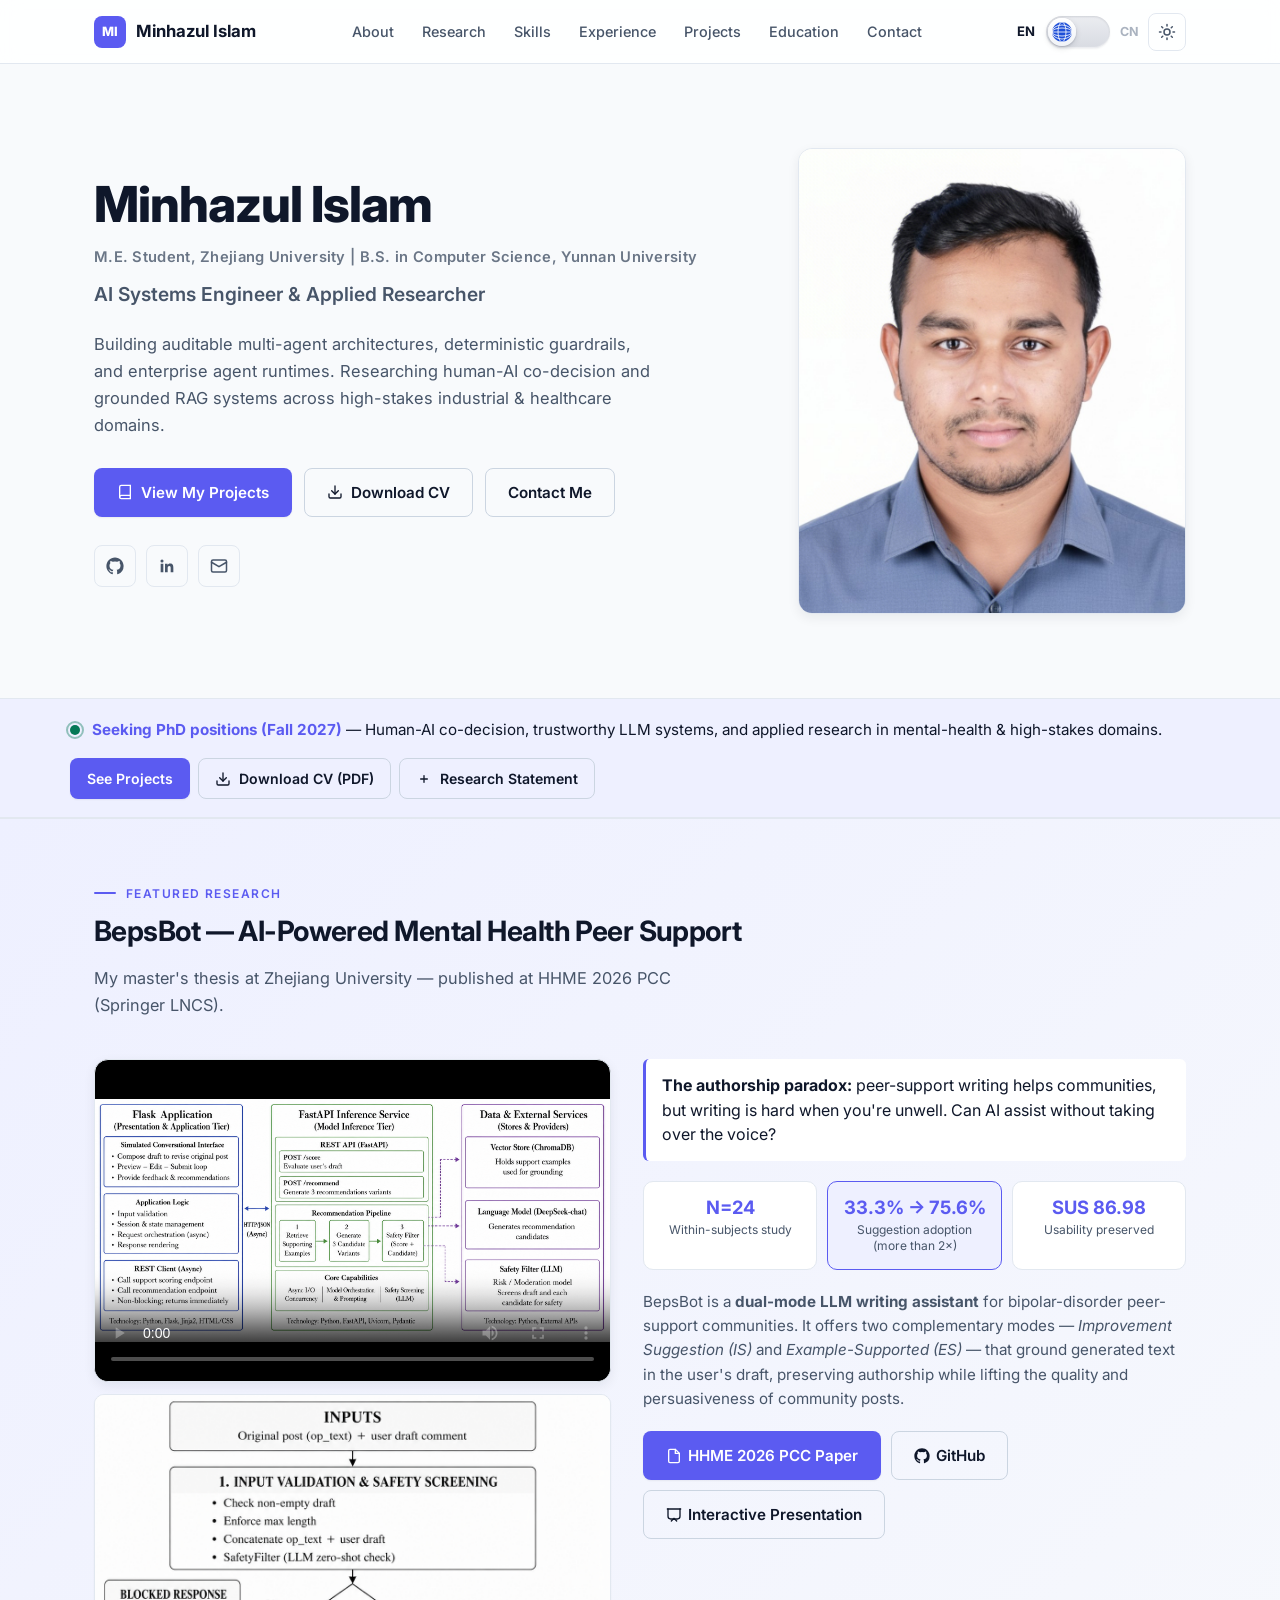
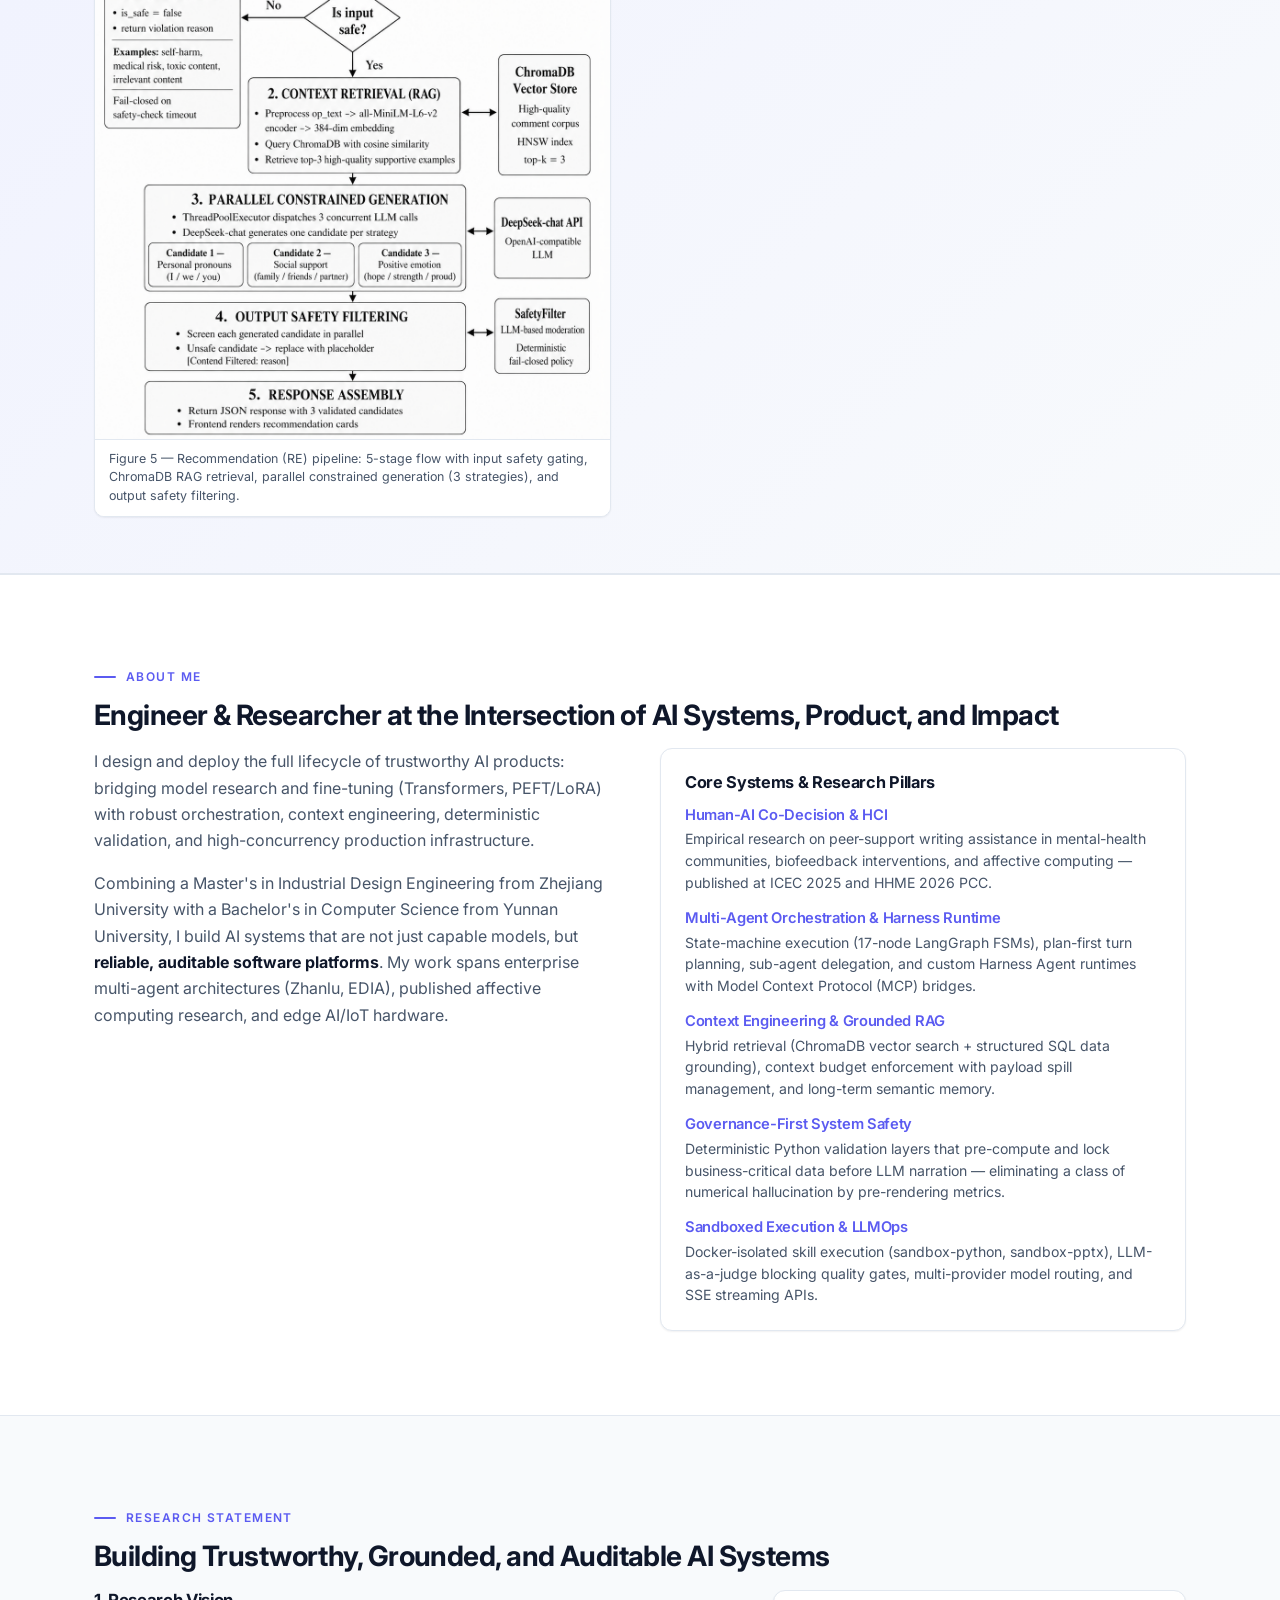
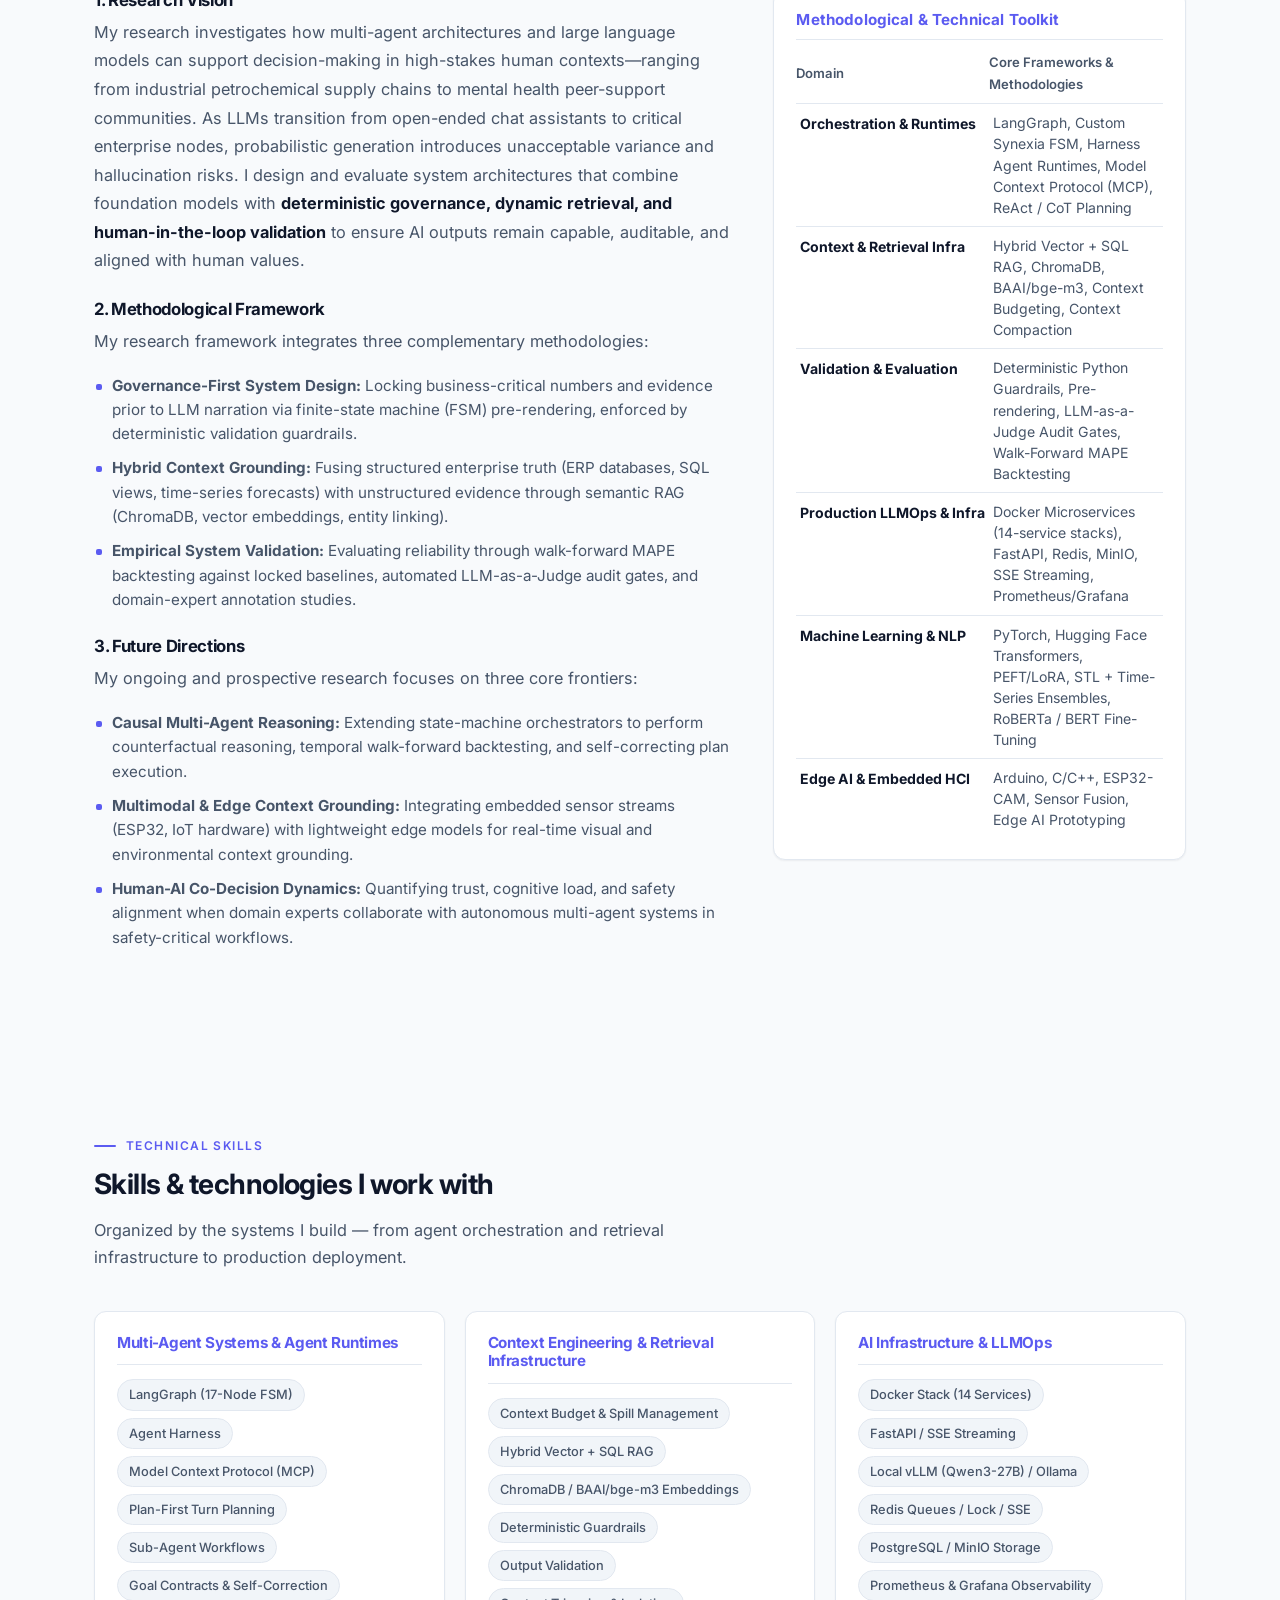
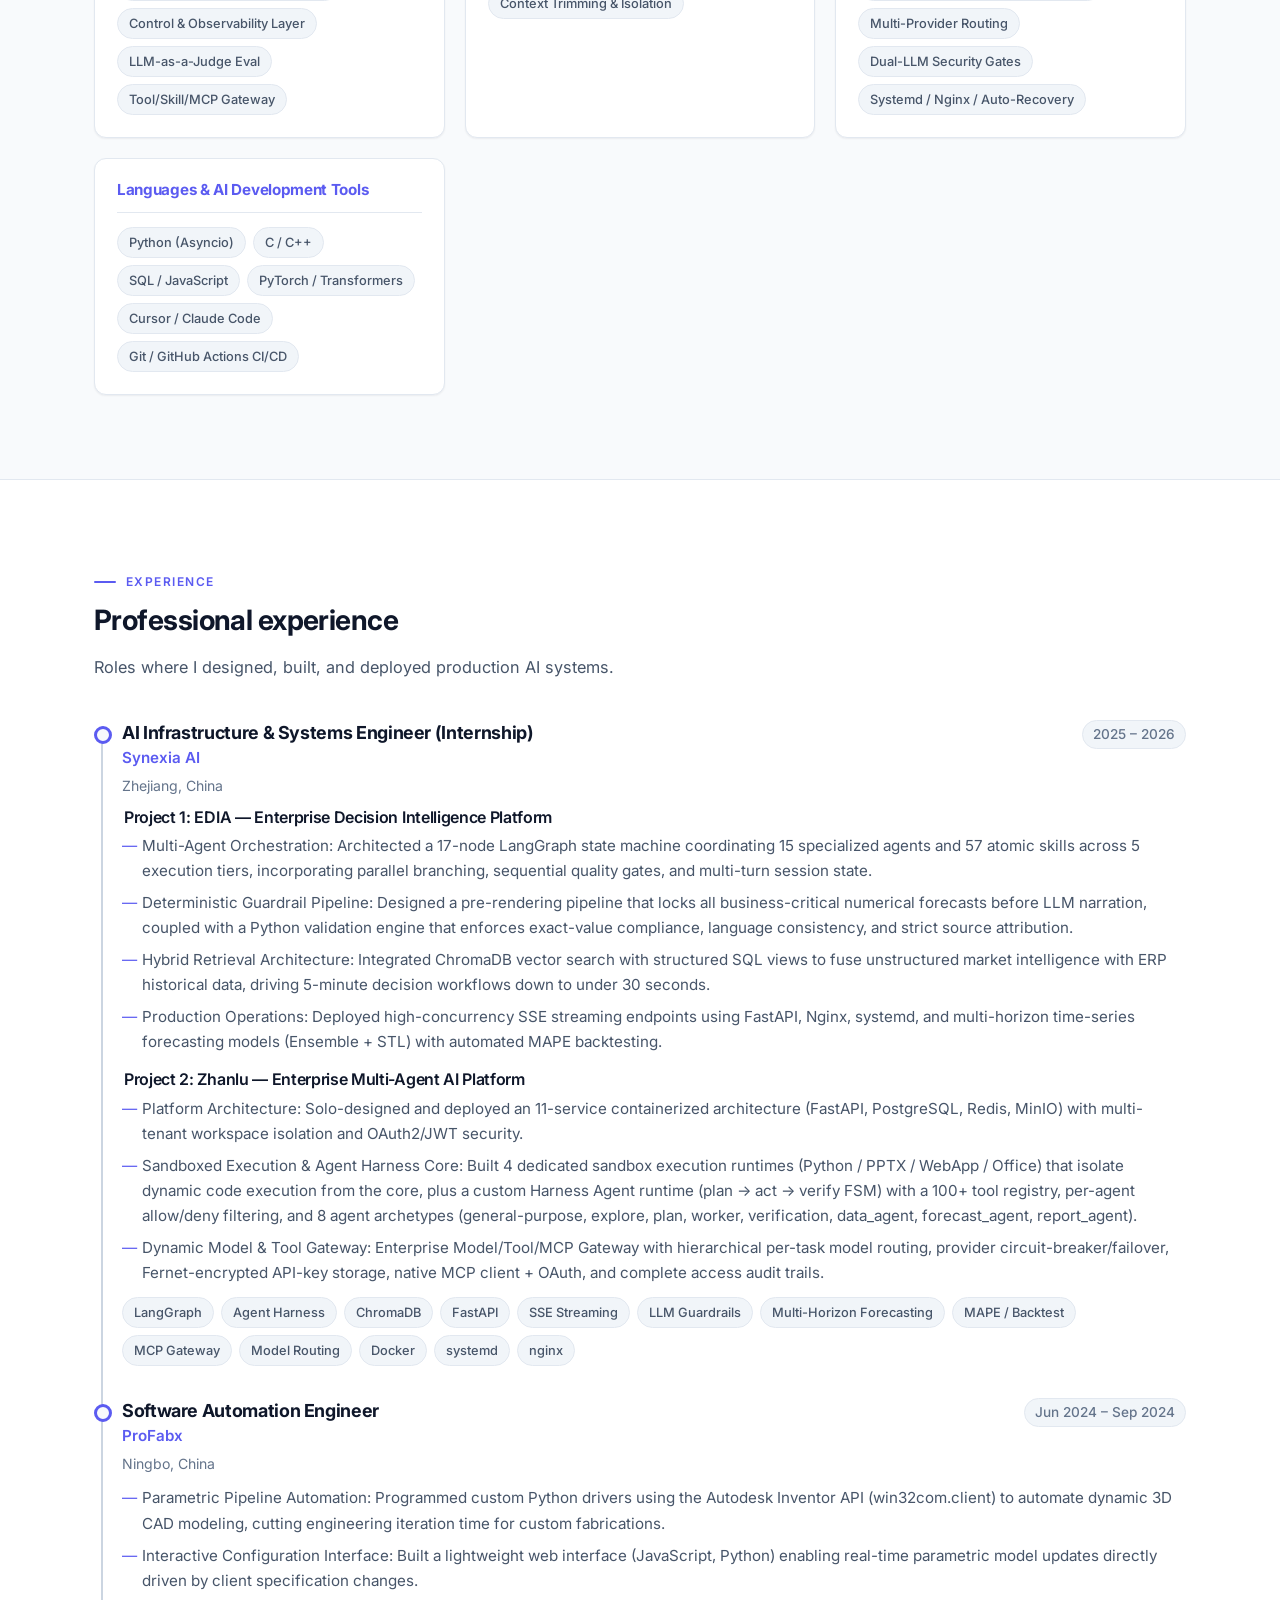
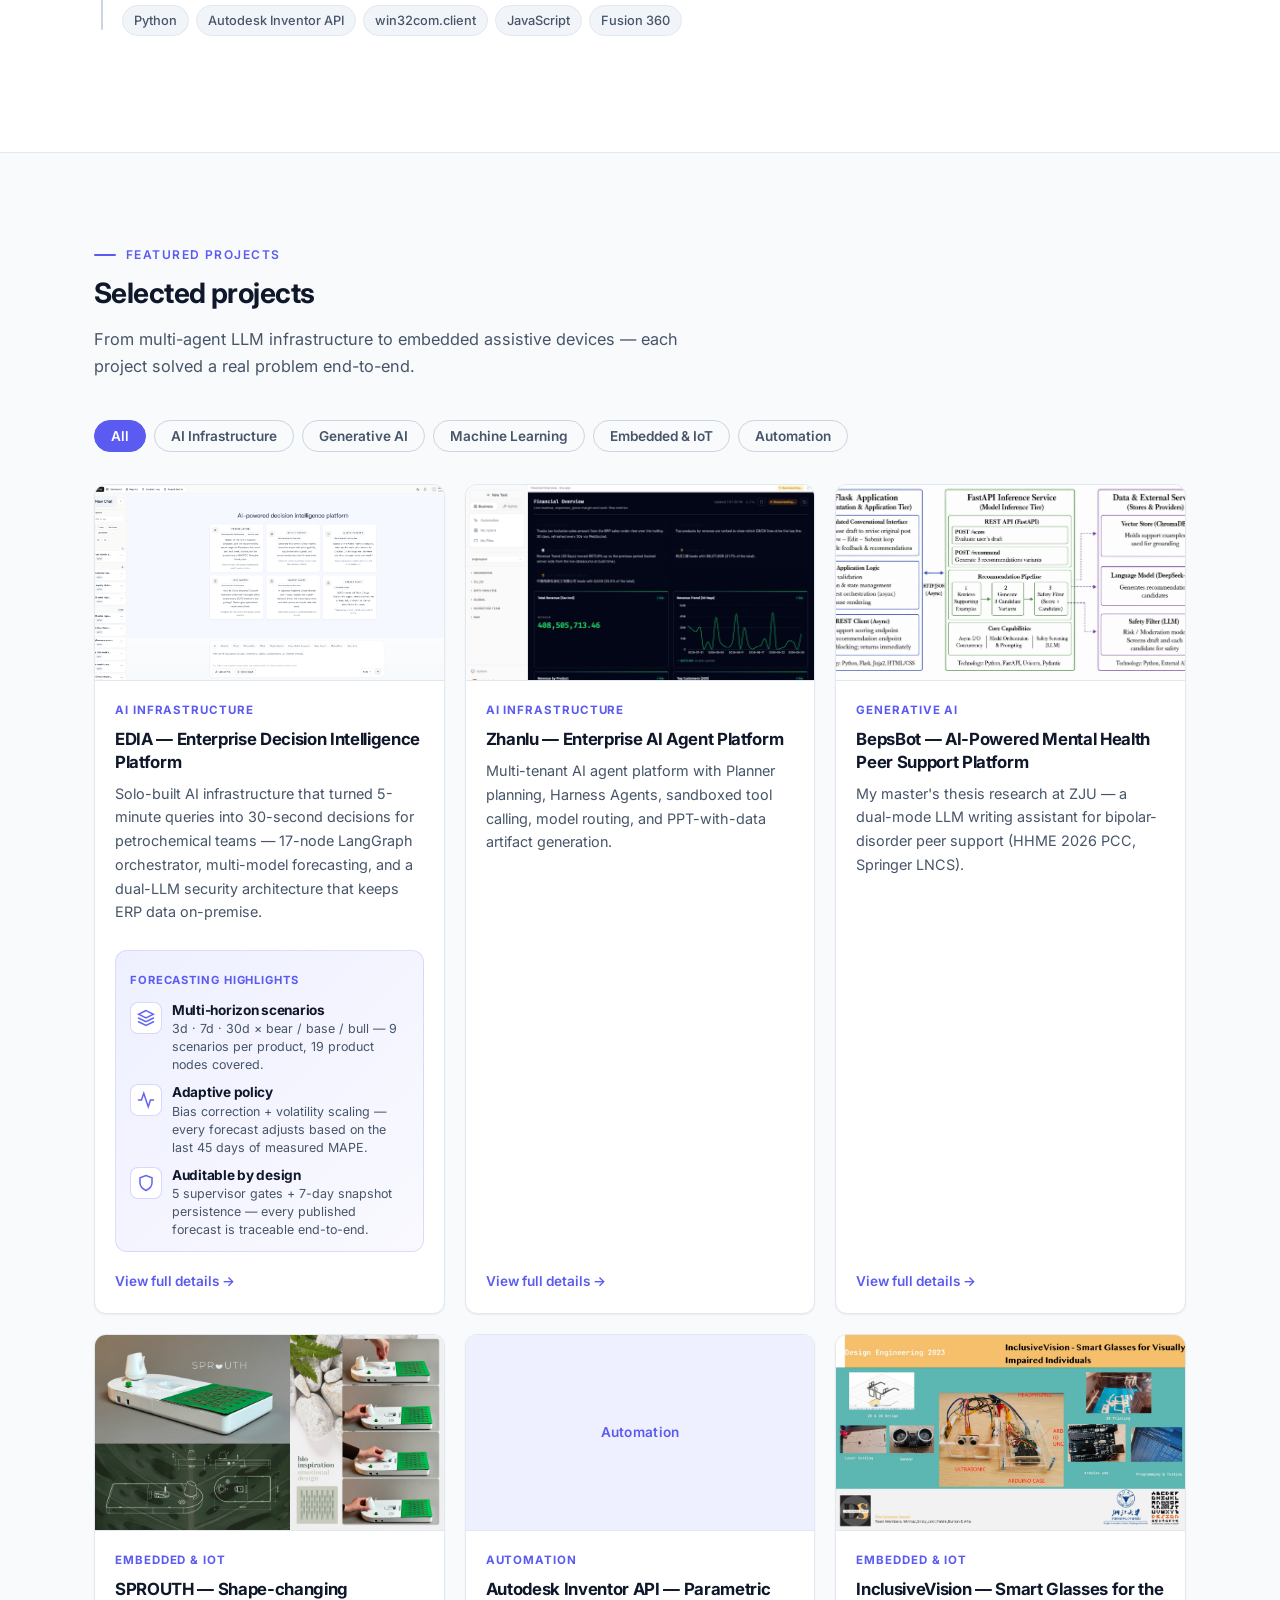
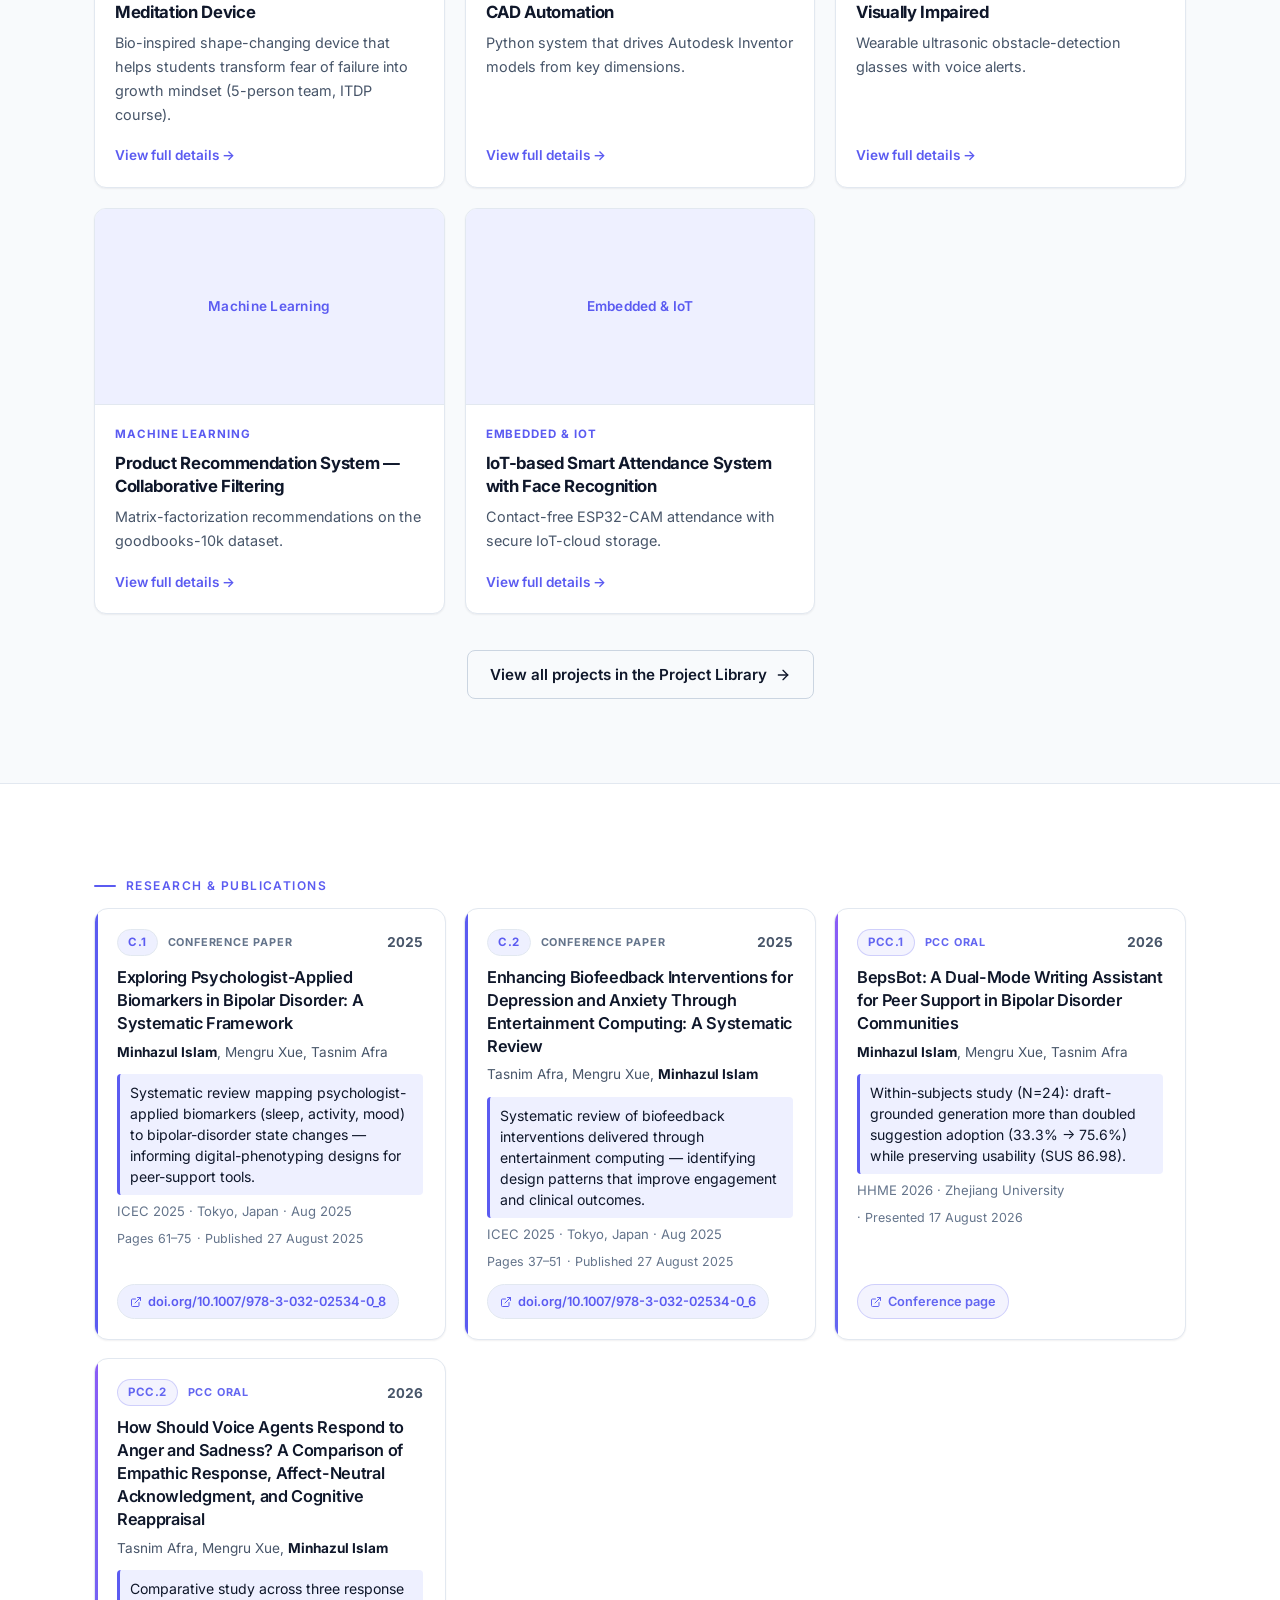
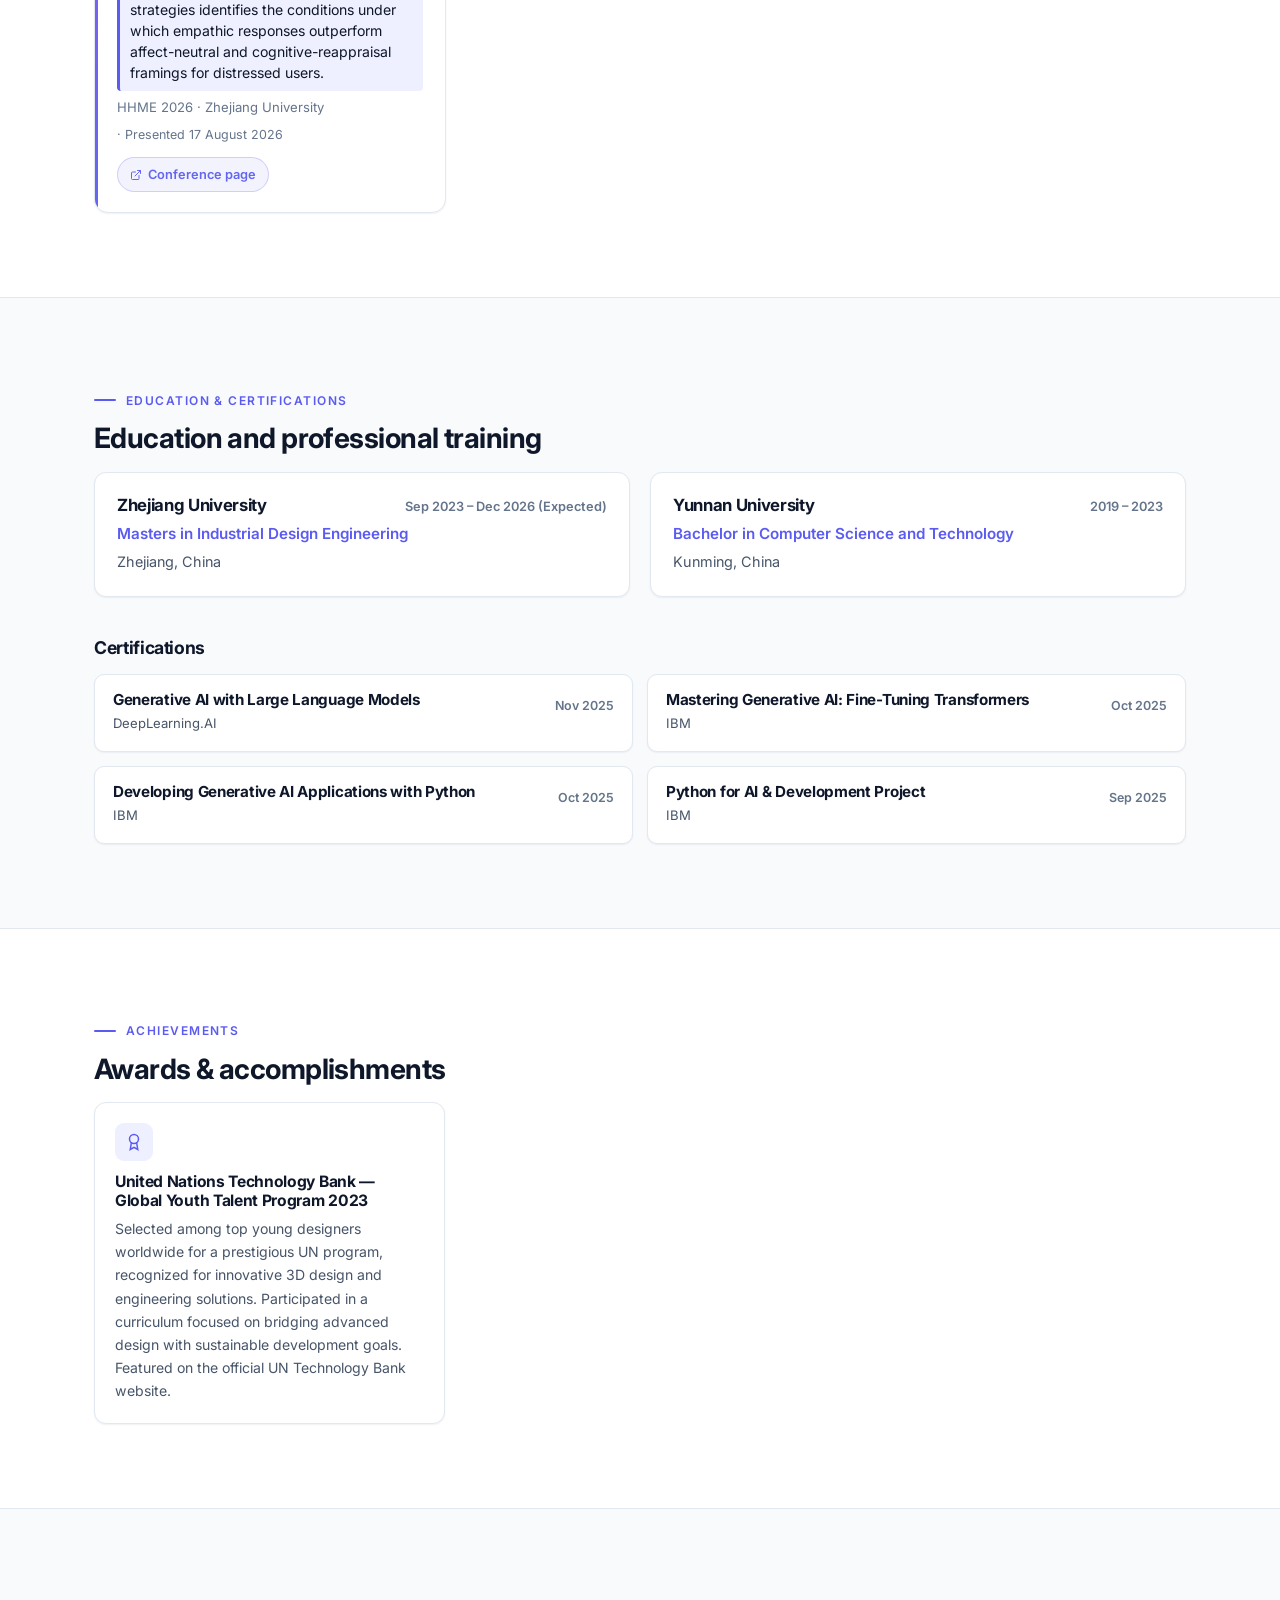
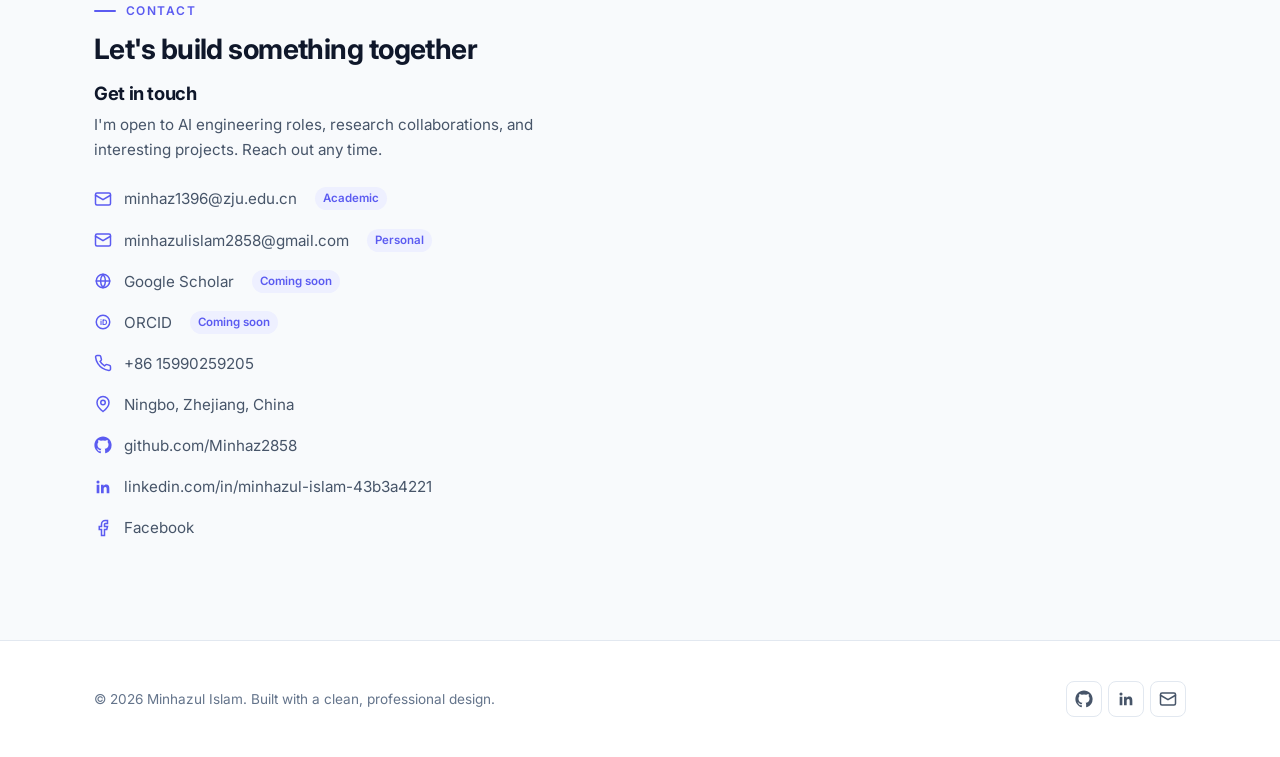
==== index.html @ 8beb3ee8 "BepsBot featured: replace duplicate architecture with paper Figure 5 (RE pipeline)" ====
<!DOCTYPE html>
<html lang="en">
<head>
  <meta charset="UTF-8" />
  <meta name="viewport" content="width=device-width, initial-scale=1.0" />
  <title data-i18n="meta.title">Minhazul Islam — AI Systems Engineer & Applied Researcher</title>
  <meta name="description" data-i18n="meta.description" content="AI Systems Engineer building auditable multi-agent architectures, deterministic guardrails, and enterprise RAG platforms. M.E. from Zhejiang University, publications at ICEC 2025." />
  <link rel="icon" href="data:image/svg+xml,<svg xmlns='http://www.w3.org/2000/svg' viewBox='0 0 100 100'><rect width='100' height='100' rx='20' fill='%235b5bf1'/><text x='50' y='68' font-size='52' font-family='Arial' font-weight='bold' fill='white' text-anchor='middle'>MI</text></svg>" />
  <link rel="preconnect" href="https://fonts.googleapis.com" />
  <link rel="preconnect" href="https://fonts.gstatic.com" crossorigin />
  <link href="https://fonts.googleapis.com/css2?family=Inter:wght@400;500;600;700;800&display=swap" rel="stylesheet" />
  <link rel="stylesheet" href="css/style.css?v=1030" />
  <script>
    /* Theme init — avoid flash of wrong theme */
    (function () {
      var t = localStorage.getItem("theme");
      if (!t) t = window.matchMedia("(prefers-color-scheme: dark)").matches ? "dark" : "light";
      document.documentElement.setAttribute("data-theme", t);
    })();
    /* Lang init — avoid flash of wrong language */
    (function () {
      var l = localStorage.getItem("lang");
      if (!l) l = (navigator.language || "").toLowerCase().indexOf("zh") === 0 ? "zh" : "en";
      document.documentElement.setAttribute("lang", l);
      document.documentElement.setAttribute("data-lang", l);
    })();
  </script>
</head>
<body>

  <!-- ======================= Navbar ======================= -->
  <nav class="navbar">
    <div class="container navbar-inner">
      <a href="#top" class="brand">
        <span class="brand-mark">MI</span>
        Minhazul Islam
      </a>
      <div class="nav-links" id="nav-links">
        <a href="#about" data-i18n="nav.about">About</a>
        <a href="#research-st" data-i18n="nav.research">Research</a>
        <a href="#skills" data-i18n="nav.skills">Skills</a>
        <a href="#experience" data-i18n="nav.experience">Experience</a>
        <a href="#projects" data-i18n="nav.projects">Projects</a>
        <a href="#education" data-i18n="nav.education">Education</a>
        <a href="#contact" data-i18n="nav.contact">Contact</a>
      </div>
      <div class="nav-actions">
        <div class="lang-switch" id="lang-switch" data-lang="en">
          <span class="lang-switch-side left">EN</span>
          <button class="lang-track" id="lang-track" type="button" data-i18n-aria="contact.langAria" aria-label="Switch language" aria-pressed="false">
            <span class="lang-knob" aria-hidden="true">
              <svg class="lang-flag lang-flag-en" viewBox="0 0 22 22" aria-hidden="true">
                <defs>
                  <clipPath id="lang-globe-clip"><circle cx="11" cy="11" r="10"/></clipPath>
                </defs>
                <circle cx="11" cy="11" r="10" fill="#1d4ed8"/>
                <g clip-path="url(#lang-globe-clip)" fill="none" stroke="rgba(255,255,255,0.9)" stroke-width="0.9">
                  <ellipse cx="11" cy="11" rx="10" ry="4"/>
                  <ellipse cx="11" cy="11" rx="10" ry="7"/>
                  <ellipse cx="11" cy="11" rx="4" ry="10"/>
                  <line x1="1" y1="11" x2="21" y2="11"/>
                </g>
                <circle cx="11" cy="11" r="10" fill="none" stroke="rgba(255,255,255,0.4)" stroke-width="0.6"/>
              </svg>
              <svg class="lang-flag lang-flag-cn" viewBox="0 0 30 20" aria-hidden="true">
                <rect width="30" height="20" rx="1.5" fill="#de2910"/>
                <g fill="#ffde00">
                  <!-- Big star (upper left) -->
                  <polygon points="5,3.5 5.95,6.2 8.7,6.2 6.45,7.85 7.25,10.45 5,8.8 2.75,10.45 3.55,7.85 1.3,6.2 4.05,6.2"/>
                  <!-- Small stars (upper right) -->
                  <polygon points="11.5,1.5 11.9,2.55 12.95,2.55 12.1,3.15 12.45,4.2 11.5,3.6 10.55,4.2 10.9,3.15 10.05,2.55 11.1,2.55"/>
                  <polygon points="13.7,3.6 14.1,4.65 15.15,4.65 14.3,5.25 14.65,6.3 13.7,5.7 12.75,6.3 13.1,5.25 12.25,4.65 13.3,4.65"/>
                  <polygon points="13.7,6.6 14.1,7.65 15.15,7.65 14.3,8.25 14.65,9.3 13.7,8.7 12.75,9.3 13.1,8.25 12.25,7.65 13.3,7.65"/>
                  <polygon points="11.5,8.7 11.9,9.75 12.95,9.75 12.1,10.35 12.45,11.4 11.5,10.8 10.55,11.4 10.9,10.35 10.05,9.75 11.1,9.75"/>
                </g>
              </svg>
            </span>
          </button>
          <span class="lang-switch-side right">CN</span>
        </div>
        <button class="icon-btn" id="theme-toggle" aria-label="Toggle dark mode" data-i18n-aria="contact.themeAria">
          <svg id="icon-sun" viewBox="0 0 24 24" fill="none" stroke="currentColor" stroke-width="2" stroke-linecap="round"><circle cx="12" cy="12" r="4"/><path d="M12 2v2M12 20v2M4.9 4.9l1.4 1.4M17.7 17.7l1.4 1.4M2 12h2M20 12h2M4.9 19.1l1.4-1.4M17.7 6.3l1.4-1.4"/></svg>
          <svg id="icon-moon" viewBox="0 0 24 24" fill="none" stroke="currentColor" stroke-width="2" stroke-linecap="round" style="display:none"><path d="M21 12.8A9 9 0 1 1 11.2 3a7 7 0 0 0 9.8 9.8z"/></svg>
        </button>
        <button class="icon-btn menu-toggle" id="menu-toggle" aria-label="Open menu">
          <svg id="icon-menu" viewBox="0 0 24 24" fill="none" stroke="currentColor" stroke-width="2" stroke-linecap="round"><path d="M3 6h18M3 12h18M3 18h18"/></svg>
          <svg id="icon-close" viewBox="0 0 24 24" fill="none" stroke="currentColor" stroke-width="2" stroke-linecap="round" style="display:none"><path d="M18 6L6 18M6 6l12 12"/></svg>
        </button>
      </div>
    </div>
  </nav>

  <!-- Mobile menu -->
  <div class="mobile-menu" id="mobile-menu">
    <a href="#about" data-i18n="mm.about">About</a>
    <a href="#research-st" data-i18n="mm.researchSt">Research Statement</a>
    <a href="#skills" data-i18n="mm.skills">Skills</a>
    <a href="#experience" data-i18n="mm.experience">Experience</a>
    <a href="#projects" data-i18n="mm.projects">Projects</a>
    <a href="#research" data-i18n="mm.publications">Publications</a>
    <a href="#education" data-i18n="mm.education">Education</a>
    <a href="#achievements" data-i18n="mm.achievements">Achievements</a>
    <a href="#contact" data-i18n="mm.contact">Contact</a>
    <a href="projects.html" data-i18n="mm.library">Project Library</a>
  </div>

  <main id="top">

    <!-- ======================= Hero ======================= -->
    <header class="hero">
      <div class="container">
        <div class="hero-grid">
          <div>
            <h1>Minhazul Islam</h1>
            <p class="hero-kicker" data-i18n="hero.kicker">M.E. Student, Zhejiang University | B.S. in Computer Science, Yunnan University</p>
            <p class="hero-role" data-i18n="hero.role">AI Systems Engineer & Applied Researcher</p>
            <p class="hero-summary" data-i18n="hero.summary">
              Building auditable multi-agent architectures, deterministic guardrails, and enterprise agent runtimes. Researching human-AI co-decision and grounded RAG systems across high-stakes industrial & healthcare domains.
            </p>
            <div class="hero-actions">
              <a href="#projects" class="btn btn-primary">
                <svg viewBox="0 0 24 24" fill="none" stroke="currentColor" stroke-width="2" stroke-linecap="round"><path d="M4 19.5A2.5 2.5 0 0 1 6.5 17H20"/><path d="M6.5 2H20v20H6.5A2.5 2.5 0 0 1 4 19.5v-15A2.5 2.5 0 0 1 6.5 2z"/></svg>
                <span data-i18n="hero.viewProjects">View My Projects</span>
              </a>
              <a href="assets/cv.pdf" class="btn btn-secondary" download="Minhazul_Islam_CV.pdf">
                <svg viewBox="0 0 24 24" fill="none" stroke="currentColor" stroke-width="2" stroke-linecap="round"><path d="M21 15v4a2 2 0 0 1-2 2H5a2 2 0 0 1-2-2v-4"/><path d="M7 10l5 5 5-5"/><path d="M12 15V3"/></svg>
                <span data-i18n="hero.downloadCv">Download CV</span>
              </a>
              <a href="#contact" class="btn btn-secondary" data-i18n="hero.contactMe">Contact Me</a>
            </div>
            <div class="hero-socials">
              <a class="icon-btn" href="https://github.com/Minhaz2858" target="_blank" rel="noopener" aria-label="GitHub">
                <svg viewBox="0 0 24 24" fill="currentColor"><path d="M12 .5C5.65.5.5 5.65.5 12c0 5.08 3.29 9.39 7.86 10.91.58.11.79-.25.79-.55 0-.27-.01-1.17-.02-2.12-3.2.7-3.87-1.36-3.87-1.36-.52-1.33-1.28-1.68-1.28-1.68-1.04-.71.08-.7.08-.7 1.15.08 1.76 1.19 1.76 1.19 1.03 1.75 2.69 1.25 3.35.95.1-.74.4-1.25.72-1.54-2.55-.29-5.24-1.28-5.24-5.68 0-1.26.45-2.28 1.19-3.09-.12-.29-.52-1.46.11-3.05 0 0 .97-.31 3.17 1.18a11 11 0 0 1 5.77 0c2.2-1.49 3.17-1.18 3.17-1.18.63 1.59.23 2.76.11 3.05.74.81 1.19 1.83 1.19 3.09 0 4.41-2.69 5.38-5.25 5.67.41.35.77 1.04.77 2.1 0 1.52-.01 2.74-.01 3.11 0 .3.2.66.8.55A11.51 11.51 0 0 0 23.5 12C23.5 5.65 18.35.5 12 .5z"/></svg>
              </a>
              <a class="icon-btn" href="https://www.linkedin.com/in/minhazul-islam-43b3a4221/" target="_blank" rel="noopener" aria-label="LinkedIn">
                <svg viewBox="0 0 24 24" fill="currentColor"><path d="M20.45 20.45h-3.55v-5.57c0-1.33-.03-3.04-1.85-3.04-1.86 0-2.14 1.45-2.14 2.94v5.67H9.35V9h3.41v1.56h.05c.48-.9 1.64-1.85 3.37-1.85 3.6 0 4.27 2.37 4.27 5.46v6.28zM5.34 7.43a2.06 2.06 0 1 1 0-4.12 2.06 2.06 0 0 1 0 4.12zM7.12 20.45H3.55V9h3.57v11.45z"/></svg>
              </a>
              <a class="icon-btn" href="mailto:minhaz1396@zju.edu.cn" aria-label="Email">
                <svg viewBox="0 0 24 24" fill="none" stroke="currentColor" stroke-width="2" stroke-linecap="round"><rect x="2" y="4" width="20" height="16" rx="2"/><path d="m22 7-10 6L2 7"/></svg>
              </a>
            </div>
          </div>
          <div class="hero-photo">
            <div class="photo-frame">
              <img src="assets/profile.jpg" alt="Minhazul Islam" />
            </div>
          </div>
        </div>
      </div>
    </header>

    <!-- ======================= Availability ======================= -->
    <div class="availability">
      <div class="container availability-inner">
        <p class="availability-text">
          <span class="av-pulse" aria-hidden="true"></span>
          <span><strong data-i18n="avail.textStrong">Seeking PhD positions (Fall 2027)</strong> <span data-i18n="avail.textRest">— Human-AI co-decision, trustworthy LLM systems, and applied research in mental-health &amp; high-stakes domains.</span></span>
        </p>
        <div class="availability-actions">
          <a href="#projects" class="btn btn-primary" data-i18n="avail.seeProjects">See Projects</a>
          <a href="assets/Islam_Minhazul_CV.pdf" class="btn btn-secondary" download="Islam_Minhazul_CV.pdf">
            <svg viewBox="0 0 24 24" fill="none" stroke="currentColor" stroke-width="2" stroke-linecap="round"><path d="M21 15v4a2 2 0 0 1-2 2H5a2 2 0 0 1-2-2v-4"/><path d="M7 10l5 5 5-5"/><path d="M12 15V3"/></svg>
            <span data-i18n="avail.downloadCv">Download CV (PDF)</span>
          </a>
          <a href="#research-st" class="btn btn-secondary">
            <svg viewBox="0 0 24 24" fill="none" stroke="currentColor" stroke-width="2" stroke-linecap="round"><path d="M12 7v10"/><path d="M7 12h10"/></svg>
            <span data-i18n="avail.researchSt">Research Statement</span>
          </a>
        </div>
      </div>
    </div>

    <!-- ======================= About ======================= -->
    <section class="section section-featured" id="featured-bepsbot">
      <div class="container">
        <span class="eyebrow">Featured Research</span>
        <h2 class="section-title">BepsBot — AI-Powered Mental Health Peer Support</h2>
        <p class="section-sub">My master's thesis at Zhejiang University — published at HHME 2026 PCC (Springer LNCS).</p>

        <div class="featured-grid">
          <div class="featured-media">
            <video controls poster="assets/bepsbot_hero.png" preload="metadata" playsinline>
              <source src="assets/bepsbot_demo.mp4" type="video/mp4" />
              Your browser does not support the video tag.
            </video>
            <div class="featured-screenshots">
              <figure class="featured-fig">
                <img src="assets/bepsbot_re_pipeline.png" alt="BepsBot Recommendation (RE) pipeline — 5 stages from input validation through RAG retrieval, parallel constrained generation, safety filtering, and response assembly" />
                <figcaption>Figure 5 — Recommendation (RE) pipeline: 5-stage flow with input safety gating, ChromaDB RAG retrieval, parallel constrained generation (3 strategies), and output safety filtering.</figcaption>
              </figure>
            </div>
          </div>

          <div class="featured-content">
            <p class="featured-problem">
              <strong>The authorship paradox:</strong> peer-support writing helps communities, but writing is hard when you're unwell. Can AI assist without taking over the voice?
            </p>

            <div class="featured-metrics">
              <div class="metric">
                <div class="metric-num">N=24</div>
                <div class="metric-label">Within-subjects study</div>
              </div>
              <div class="metric metric-highlight">
                <div class="metric-num">33.3% → 75.6%</div>
                <div class="metric-label">Suggestion adoption (more than 2×)</div>
              </div>
              <div class="metric">
                <div class="metric-num">SUS 86.98</div>
                <div class="metric-label">Usability preserved</div>
              </div>
            </div>

            <p class="featured-summary">
              BepsBot is a <strong>dual-mode LLM writing assistant</strong> for bipolar-disorder peer-support communities. It offers two complementary modes — <em>Improvement Suggestion (IS)</em> and <em>Example-Supported (ES)</em> — that ground generated text in the user's draft, preserving authorship while lifting the quality and persuasiveness of community posts.
            </p>

            <div class="featured-cta">
              <a href="https://hhme.ccf.org.cn/PCC_paper.html" target="_blank" rel="noopener" class="btn btn-primary">
                <svg viewBox="0 0 24 24" fill="none" stroke="currentColor" stroke-width="2" stroke-linecap="round"><path d="M14 2H6a2 2 0 0 0-2 2v16a2 2 0 0 0 2 2h12a2 2 0 0 0 2-2V8z"/><path d="M14 2v6h6"/></svg>
                HHME 2026 PCC Paper
              </a>
              <a href="https://github.com/Minhaz2858/Bepsbot" target="_blank" rel="noopener" class="btn btn-secondary">
                <svg viewBox="0 0 24 24" fill="currentColor"><path d="M12 .5C5.65.5.5 5.65.5 12c0 5.08 3.29 9.39 7.86 10.91.58.11.79-.25.79-.55 0-.27-.01-1.17-.02-2.12-3.2.7-3.87-1.36-3.87-1.36-.52-1.33-1.28-1.68-1.28-1.68-1.04-.71.08-.7.08-.7 1.15.08 1.76 1.19 1.76 1.19 1.03 1.75 2.69 1.25 3.35.95.1-.74.4-1.25.72-1.54-2.55-.29-5.24-1.28-5.24-5.68 0-1.26.45-2.28 1.19-3.09-.12-.29-.52-1.46.11-3.05 0 0 .97-.31 3.17 1.18a11 11 0 0 1 5.77 0c2.2-1.49 3.17-1.18 3.17-1.18.63 1.59.23 2.76.11 3.05.74.81 1.19 1.83 1.19 3.09 0 4.41-2.69 5.38-5.25 5.67.41.35.77 1.04.77 2.1 0 1.52-.01 2.74-.01 3.11 0 .3.2.66.8.55A11.51 11.51 0 0 0 23.5 12C23.5 5.65 18.35.5 12 .5z"/></svg>
                GitHub
              </a>
              <a href="bepsbot/Bepsbot_Portfolio_Presentation.html" class="btn btn-secondary">
                <svg viewBox="0 0 24 24" fill="none" stroke="currentColor" stroke-width="2" stroke-linecap="round"><path d="M2 3h20"/><path d="M21 3v11a4 4 0 0 1-4 4H7a4 4 0 0 1-4-4V3"/><path d="m8 21 4-4 4 4"/></svg>
                Interactive Presentation
              </a>
            </div>
          </div>
        </div>
      </div>
    </section>

    <section class="section section-alt" id="about">
      <div class="container">
        <span class="eyebrow" data-i18n="about.eyebrow">About Me</span>
        <h2 class="section-title" data-i18n="about.title">Engineer & Researcher at the Intersection of AI Systems, Product, and Impact</h2>
        <div class="about-grid">
          <div>
            <p data-i18n="about.p1" data-i18n-html>
              I design and deploy the full lifecycle of trustworthy AI products: bridging model research
              and fine-tuning (Transformers, PEFT/LoRA) with robust orchestration, context engineering,
              deterministic validation, and high-concurrency production infrastructure.
            </p>
            <p data-i18n="about.p2" data-i18n-html>
              Combining a Master's in Industrial Design Engineering from Zhejiang University with a
              Bachelor's in Computer Science from Yunnan University, I build AI systems that are not just
              capable models, but <strong>reliable, auditable software platforms</strong>. My work spans
              enterprise multi-agent architectures (Zhanlu, EDIA), published affective computing research,
              and edge AI/IoT hardware.
            </p>
          </div>
          <div>
            <div class="about-card">
              <h3 data-i18n="about.pillarsTitle">Core Systems & Research Pillars</h3>
              <div id="pillars-list"></div>
            </div>
          </div>
        </div>
      </div>
    </section>

    <!-- ======================= Research Statement ======================= -->
    <section class="section section-academic" id="research-st">
      <div class="container">
        <span class="eyebrow" data-i18n="rs.eyebrow">Research Statement</span>
        <h2 class="section-title" data-i18n="rs.title">Building Trustworthy, Grounded, and Auditable AI Systems</h2>
        <p class="section-sub" data-i18n="rs.sub" style="display:none"></p>

        <div class="rs-grid">
          <div class="rs-main">
            <h3 data-i18n="rs.s1Title">1. Research Vision</h3>
            <p data-i18n="rs.s1" data-i18n-html>
              My research investigates how multi-agent architectures and large language models can support
              decision-making in high-stakes human contexts—ranging from industrial petrochemical supply
              chains to mental health peer-support communities. As LLMs transition from open-ended chat
              assistants to critical enterprise nodes, probabilistic generation introduces unacceptable
              variance and hallucination risks. I design and evaluate system architectures that combine
              foundation models with <strong>deterministic governance, dynamic retrieval, and
              human-in-the-loop validation</strong> to ensure AI outputs remain capable, auditable, and
              aligned with human values.
            </p>

            <h3 data-i18n="rs.s2Title">2. Methodological Framework</h3>
            <p data-i18n="rs.s2">My research framework integrates three complementary methodologies:</p>
            <ul class="rs-method-list">
              <li data-i18n="rs.s2a" data-i18n-html>
                <strong>Governance-First System Design:</strong> Locking business-critical numbers
                and evidence prior to LLM narration via finite-state machine (FSM) pre-rendering,
                enforced by deterministic validation guardrails.
              </li>
              <li data-i18n="rs.s2b" data-i18n-html>
                <strong>Hybrid Context Grounding:</strong> Fusing structured enterprise truth
                (ERP databases, SQL views, time-series forecasts) with unstructured evidence
                through semantic RAG (ChromaDB, vector embeddings, entity linking).
              </li>
              <li data-i18n="rs.s2c" data-i18n-html>
                <strong>Empirical System Validation:</strong> Evaluating reliability through
                walk-forward MAPE backtesting against locked baselines, automated LLM-as-a-Judge
                audit gates, and domain-expert annotation studies.
              </li>
            </ul>

            <h3 data-i18n="rs.s3Title">3. Future Directions</h3>
            <p data-i18n="rs.s3">My ongoing and prospective research focuses on three core frontiers:</p>
            <ul class="rs-method-list">
              <li data-i18n="rs.s3a" data-i18n-html>
                <strong>Causal Multi-Agent Reasoning:</strong> Extending state-machine orchestrators
                to perform counterfactual reasoning, temporal walk-forward backtesting, and
                self-correcting plan execution.
              </li>
              <li data-i18n="rs.s3b" data-i18n-html>
                <strong>Multimodal & Edge Context Grounding:</strong> Integrating embedded sensor
                streams (ESP32, IoT hardware) with lightweight edge models for real-time visual
                and environmental context grounding.
              </li>
              <li data-i18n="rs.s3c" data-i18n-html>
                <strong>Human-AI Co-Decision Dynamics:</strong> Quantifying trust, cognitive load,
                and safety alignment when domain experts collaborate with autonomous multi-agent
                systems in safety-critical workflows.
              </li>
            </ul>
          </div>

          <aside class="rs-side">
            <div class="rs-card">
              <h3 data-i18n="rs.toolkitTitle">Methodological & Technical Toolkit</h3>
              <table class="rs-toolkit-table" id="rs-toolkit-table"></table>
            </div>
          </aside>
        </div>
      </div>
    </section>

    <!-- ======================= Skills ======================= -->
    <section class="section" id="skills">
      <div class="container">
        <span class="eyebrow" data-i18n="skills.eyebrow">Technical Skills</span>
        <h2 class="section-title" data-i18n="skills.title">Skills & technologies I work with</h2>
        <p class="section-sub" data-i18n="skills.sub">Organized by the areas I build in every day — from model training to production LLM infrastructure.</p>
        <div class="skills-grid" id="skills-grid"></div>
      </div>
    </section>

    <!-- ======================= Experience ======================= -->
    <section class="section section-alt" id="experience">
      <div class="container">
        <span class="eyebrow" data-i18n="exp.eyebrow">Experience</span>
        <h2 class="section-title" data-i18n="exp.title">Professional experience</h2>
        <p class="section-sub" data-i18n="exp.sub">Roles where I designed, built, and deployed production AI systems.</p>
        <div class="timeline" id="experience-list"></div>
      </div>
    </section>

    <!-- ======================= Projects ======================= -->
    <section class="section" id="projects">
      <div class="container">
        <span class="eyebrow" data-i18n="proj.eyebrow">Featured Projects</span>
        <h2 class="section-title" data-i18n="proj.title">Selected projects</h2>
        <p class="section-sub" data-i18n="proj.sub">From multi-agent LLM infrastructure to embedded assistive devices — each project solved a real problem end-to-end.</p>
        <div class="filter-bar" id="filter-bar"></div>
        <div class="projects-grid" id="projects-grid"></div>
        <div class="view-all-row">
          <a href="projects.html" class="btn btn-secondary">
            <span data-i18n="proj.viewAll">View all projects in the Project Library</span>
            <svg viewBox="0 0 24 24" fill="none" stroke="currentColor" stroke-width="2" stroke-linecap="round"><path d="M5 12h14"/><path d="m12 5 7 7-7 7"/></svg>
          </a>
        </div>
      </div>
    </section>

    <!-- ======================= Research ======================= -->
    <section class="section section-alt" id="research">
      <div class="container">
        <span class="eyebrow" data-i18n="pub.eyebrow">Research & Publications</span>
        <div id="publications-list"></div>
      </div>
    </section>

    <!-- ======================= Education ======================= -->
    <section class="section" id="education">
      <div class="container">
        <span class="eyebrow" data-i18n="edu.eyebrow">Education & Certifications</span>
        <h2 class="section-title" data-i18n="edu.title">Education and professional training</h2>
        <div class="edu-grid" id="edu-list"></div>
        <h3 style="font-size:1.1rem; margin-bottom:16px" data-i18n="edu.certsTitle">Certifications</h3>
        <div class="cert-list" id="cert-list"></div>
      </div>
    </section>

    <!-- ======================= Achievements ======================= -->
    <section class="section section-alt" id="achievements">
      <div class="container">
        <span class="eyebrow" data-i18n="ach.eyebrow">Achievements</span>
        <h2 class="section-title" data-i18n="ach.title">Awards & accomplishments</h2>
        <div class="achv-grid" id="achv-grid"></div>
      </div>
    </section>

    <!-- ======================= Contact ======================= -->
    <section class="section" id="contact">
      <div class="container">
        <span class="eyebrow" data-i18n="contact.eyebrow">Contact</span>
        <h2 class="section-title" data-i18n="contact.title">Let's build something together</h2>
        <div class="contact-grid">
          <div class="contact-info">
            <h3 data-i18n="contact.getInTouch">Get in touch</h3>
            <p data-i18n="contact.text">I'm open to AI engineering roles, research collaborations, and interesting projects. Reach out any time.</p>
            <ul class="contact-list">
              <li>
                <svg viewBox="0 0 24 24" fill="none" stroke="currentColor" stroke-width="2" stroke-linecap="round"><rect x="2" y="4" width="20" height="16" rx="2"/><path d="m22 7-10 6L2 7"/></svg>
                <a href="mailto:minhaz1396@zju.edu.cn">minhaz1396@zju.edu.cn</a>
                <span class="contact-tag">Academic</span>
              </li>
              <li>
                <svg viewBox="0 0 24 24" fill="none" stroke="currentColor" stroke-width="2" stroke-linecap="round"><rect x="2" y="4" width="20" height="16" rx="2"/><path d="m22 7-10 6L2 7"/></svg>
                <a href="mailto:minhazulislam2858@gmail.com">minhazulislam2858@gmail.com</a>
                <span class="contact-tag">Personal</span>
              </li>
              <li>
                <svg viewBox="0 0 24 24" fill="none" stroke="currentColor" stroke-width="2" stroke-linecap="round"><circle cx="12" cy="12" r="9"/><path d="M3 12h18M12 3a14 14 0 0 1 0 18M12 3a14 14 0 0 0 0 18"/></svg>
                <a href="https://scholar.google.com/citations?user=PLACEHOLDER" target="_blank" rel="noopener">Google Scholar</a>
                <span class="contact-tag">Coming soon</span>
              </li>
              <li>
                <svg viewBox="0 0 24 24" fill="currentColor"><circle cx="12" cy="12" r="9" fill="none" stroke="currentColor" stroke-width="2"/><text x="12" y="16" text-anchor="middle" font-size="10" font-weight="700" fill="currentColor">iD</text></svg>
                <a href="https://orcid.org/0000-0000-0000-0000" target="_blank" rel="noopener">ORCID</a>
                <span class="contact-tag">Coming soon</span>
              </li>
              <li>
                <svg viewBox="0 0 24 24" fill="none" stroke="currentColor" stroke-width="2" stroke-linecap="round"><path d="M22 16.92v3a2 2 0 0 1-2.18 2 19.79 19.79 0 0 1-8.63-3.07 19.5 19.5 0 0 1-6-6 19.79 19.79 0 0 1-3.07-8.67A2 2 0 0 1 4.11 2h3a2 2 0 0 1 2 1.72c.13.96.36 1.9.7 2.81a2 2 0 0 1-.45 2.11L8.09 9.91a16 16 0 0 0 6 6l1.27-1.27a2 2 0 0 1 2.11-.45c.91.34 1.85.57 2.81.7A2 2 0 0 1 22 16.92z"/></svg>
                <a href="tel:+8615990259205">+86 15990259205</a>
              </li>
              <li>
                <svg viewBox="0 0 24 24" fill="none" stroke="currentColor" stroke-width="2" stroke-linecap="round"><path d="M20 10c0 6-8 12-8 12s-8-6-8-12a8 8 0 0 1 16 0z"/><circle cx="12" cy="10" r="3"/></svg>
                <span>Ningbo, Zhejiang, China</span>
              </li>
              <li>
                <svg viewBox="0 0 24 24" fill="currentColor"><path d="M12 .5C5.65.5.5 5.65.5 12c0 5.08 3.29 9.39 7.86 10.91.58.11.79-.25.79-.55 0-.27-.01-1.17-.02-2.12-3.2.7-3.87-1.36-3.87-1.36-.52-1.33-1.28-1.68-1.28-1.68-1.04-.71.08-.7.08-.7 1.15.08 1.76 1.19 1.76 1.19 1.03 1.75 2.69 1.25 3.35.95.1-.74.4-1.25.72-1.54-2.55-.29-5.24-1.28-5.24-5.68 0-1.26.45-2.28 1.19-3.09-.12-.29-.52-1.46.11-3.05 0 0 .97-.31 3.17 1.18a11 11 0 0 1 5.77 0c2.2-1.49 3.17-1.18 3.17-1.18.63 1.59.23 2.76.11 3.05.74.81 1.19 1.83 1.19 3.09 0 4.41-2.69 5.38-5.25 5.67.41.35.77 1.04.77 2.1 0 1.52-.01 2.74-.01 3.11 0 .3.2.66.8.55A11.51 11.51 0 0 0 23.5 12C23.5 5.65 18.35.5 12 .5z"/></svg>
                <a href="https://github.com/Minhaz2858" target="_blank" rel="noopener">github.com/Minhaz2858</a>
              </li>
              <li>
                <svg viewBox="0 0 24 24" fill="currentColor"><path d="M20.45 20.45h-3.55v-5.57c0-1.33-.03-3.04-1.85-3.04-1.86 0-2.14 1.45-2.14 2.94v5.67H9.35V9h3.41v1.56h.05c.48-.9 1.64-1.85 3.37-1.85 3.6 0 4.27 2.37 4.27 5.46v6.28zM5.34 7.43a2.06 2.06 0 1 1 0-4.12 2.06 2.06 0 0 1 0 4.12zM7.12 20.45H3.55V9h3.57v11.45z"/></svg>
                <a href="https://www.linkedin.com/in/minhazul-islam-43b3a4221/" target="_blank" rel="noopener">linkedin.com/in/minhazul-islam-43b3a4221</a>
              </li>
              <li>
                <svg viewBox="0 0 24 24" fill="none" stroke="currentColor" stroke-width="2" stroke-linecap="round"><path d="M18 2h-3a5 5 0 0 0-5 5v3H7v4h3v8h4v-8h3l1-4h-4V7a1 1 0 0 1 1-1h3z"/></svg>
                <a href="https://www.facebook.com/minhazul.islam.827809" target="_blank" rel="noopener">Facebook</a>
              </li>
            </ul>
          </div>
        </div>
      </div>
    </section>
  </main>

  <!-- ======================= Footer ======================= -->
  <footer class="footer">
    <div class="container footer-inner">
      <p>&copy; <span id="year"></span> Minhazul Islam. <span data-i18n="footer.tagline">Built with a clean, professional design.</span></p>
      <div class="footer-links">
        <a class="icon-btn" href="https://github.com/Minhaz2858" target="_blank" rel="noopener" aria-label="GitHub">
          <svg viewBox="0 0 24 24" fill="currentColor"><path d="M12 .5C5.65.5.5 5.65.5 12c0 5.08 3.29 9.39 7.86 10.91.58.11.79-.25.79-.55 0-.27-.01-1.17-.02-2.12-3.2.7-3.87-1.36-3.87-1.36-.52-1.33-1.28-1.68-1.28-1.68-1.04-.71.08-.7.08-.7 1.15.08 1.76 1.19 1.76 1.19 1.03 1.75 2.69 1.25 3.35.95.1-.74.4-1.25.72-1.54-2.55-.29-5.24-1.28-5.24-5.68 0-1.26.45-2.28 1.19-3.09-.12-.29-.52-1.46.11-3.05 0 0 .97-.31 3.17 1.18a11 11 0 0 1 5.77 0c2.2-1.49 3.17-1.18 3.17-1.18.63 1.59.23 2.76.11 3.05.74.81 1.19 1.83 1.19 3.09 0 4.41-2.69 5.38-5.25 5.67.41.35.77 1.04.77 2.1 0 1.52-.01 2.74-.01 3.11 0 .3.2.66.8.55A11.51 11.51 0 0 0 23.5 12C23.5 5.65 18.35.5 12 .5z"/></svg>
        </a>
        <a class="icon-btn" href="https://www.linkedin.com/in/minhazul-islam-43b3a4221/" target="_blank" rel="noopener" aria-label="LinkedIn">
          <svg viewBox="0 0 24 24" fill="currentColor"><path d="M20.45 20.45h-3.55v-5.57c0-1.33-.03-3.04-1.85-3.04-1.86 0-2.14 1.45-2.14 2.94v5.67H9.35V9h3.41v1.56h.05c.48-.9 1.64-1.85 3.37-1.85 3.6 0 4.27 2.37 4.27 5.46v6.28zM5.34 7.43a2.06 2.06 0 1 1 0-4.12 2.06 2.06 0 0 1 0 4.12zM7.12 20.45H3.55V9h3.57v11.45z"/></svg>
        </a>
        <a class="icon-btn" href="mailto:minhaz1396@zju.edu.cn" aria-label="Email">
          <svg viewBox="0 0 24 24" fill="none" stroke="currentColor" stroke-width="2" stroke-linecap="round"><rect x="2" y="4" width="20" height="16" rx="2"/><path d="m22 7-10 6L2 7"/></svg>
        </a>
      </div>
    </div>
  </footer>

  <script src="js/i18n.js?v=1039"></script>
  <script src="js/data.js?v=1039"></script>
  <script src="js/data.zh.js?v=1039"></script>
  <script src="js/main.js?v=1039"></script>
</body>
</html>
---- css/style.css ----
/* ============================================================
   Minhazul Islam — AI Engineer Portfolio
   Clean, professional design system
   ============================================================ */

:root {
  --font: "Inter", -apple-system, BlinkMacSystemFont, "Segoe UI", Roboto, sans-serif;

  --bg: #f8fafc;
  --bg-alt: #ffffff;
  --card: #ffffff;
  --text: #0f172a;
  --text-muted: #475569;
  --text-faint: #64748b;
  --border: #e2e8f0;
  --border-strong: #cbd5e1;
  --accent: #5b5bf1;
  --accent-strong: #4338ca;
  --accent-soft: #eef0ff;
  --on-accent: #ffffff;
  --shadow-sm: 0 1px 2px rgba(15, 23, 42, 0.06);
  --shadow-md: 0 4px 12px rgba(15, 23, 42, 0.07);
  --nav-bg: rgba(255, 255, 255, 0.85);
  --chip-bg: #f1f5f9;
  --success: #047857;
  --glass: rgba(255, 255, 255, 0.6);
  --glass-strong: rgba(255, 255, 255, 0.86);
}

html[data-theme="dark"] {
  --bg: #0b1220;
  --bg-alt: #0f172a;
  --card: #111a2c;
  --text: #e2e8f0;
  --text-muted: #94a3b8;
  --text-faint: #64748b;
  --border: #1e293b;
  --border-strong: #334155;
  --accent: #818cf8;
  --accent-strong: #a5b4fc;
  --accent-soft: rgba(129, 140, 248, 0.14);
  --on-accent: #ffffff;
  --shadow-sm: 0 1px 2px rgba(0, 0, 0, 0.4);
  --shadow-md: 0 4px 14px rgba(0, 0, 0, 0.35);
  --nav-bg: rgba(11, 18, 32, 0.85);
  --chip-bg: #1e293b;
  --success: #34d399;
  --glass: rgba(15, 23, 42, 0.55);
  --glass-strong: rgba(15, 23, 42, 0.92);
}

* { box-sizing: border-box; margin: 0; padding: 0; }

html {
  scroll-behavior: smooth;
  scroll-padding-top: 84px;
}

body {
  font-family: var(--font);
  background: var(--bg);
  color: var(--text);
  line-height: 1.65;
  font-size: 16px;
  -webkit-font-smoothing: antialiased;
  transition: background 0.3s ease, color 0.3s ease;
}

img, video { max-width: 100%; display: block; }

a { color: var(--accent); text-decoration: none; transition: color 0.2s ease; }
a:hover { color: var(--accent-strong); }
ul { list-style: none; }

.container { max-width: 1140px; margin: 0 auto; padding: 0 24px; }

.section { padding: 84px 0; scroll-margin-top: 84px; }
.section-alt { background: var(--bg-alt); border-top: 1px solid var(--border); border-bottom: 1px solid var(--border); }
.section-featured {
  background: linear-gradient(135deg, var(--accent-soft) 0%, var(--bg) 100%);
  border-top: 1px solid var(--border);
  border-bottom: 1px solid var(--border);
  padding: 56px 0;
}
.featured-grid {
  display: grid;
  grid-template-columns: 1fr 1.05fr;
  gap: 32px;
  align-items: stretch;
}
.featured-media { display: flex; flex-direction: column; gap: 12px; }
.featured-media video {
  width: 100%;
  aspect-ratio: 16/10;
  border-radius: 14px;
  background: #000;
  border: 1px solid var(--border);
  box-shadow: var(--shadow-md);
}
.featured-screenshots { display: grid; grid-template-columns: 1fr; gap: 12px; }
.featured-screenshots img {
  width: 100%;
  border-radius: 10px;
  border: 1px solid var(--border);
  box-shadow: var(--shadow-sm);
}
.featured-fig { margin: 0; background: var(--card); border: 1px solid var(--border); border-radius: 10px; box-shadow: var(--shadow-sm); overflow: hidden; }
.featured-fig img { display: block; border-radius: 0; border: none; box-shadow: none; }
.featured-fig figcaption { font-size: 0.78rem; color: var(--text-muted); padding: 10px 14px; line-height: 1.5; background: var(--bg-alt); border-top: 1px solid var(--border); }
.featured-content { display: flex; flex-direction: column; gap: 16px; }
.featured-problem {
  font-size: 1rem;
  color: var(--text);
  padding: 14px 16px;
  background: var(--card);
  border-left: 3px solid var(--accent);
  border-radius: 6px;
  line-height: 1.55;
  margin: 0;
}
.featured-metrics {
  display: grid;
  grid-template-columns: repeat(3, 1fr);
  gap: 10px;
  margin: 4px 0;
}
.metric {
  background: var(--card);
  border: 1px solid var(--border);
  border-radius: 10px;
  padding: 14px 12px;
  text-align: center;
}
.metric-highlight { border-color: var(--accent); background: var(--accent-soft); }
.metric-num { font-size: 1.15rem; font-weight: 700; color: var(--accent); line-height: 1.2; }
.metric-label { font-size: 0.75rem; color: var(--text-muted); margin-top: 4px; line-height: 1.35; }
.featured-summary { font-size: 0.95rem; color: var(--text-muted); line-height: 1.6; margin: 0; }
.featured-cta { display: flex; gap: 10px; flex-wrap: wrap; margin-top: 4px; }
.featured-cta .btn { display: inline-flex; align-items: center; gap: 6px; }
.featured-cta .btn svg { width: 16px; height: 16px; }

@media (max-width: 960px) {
  .featured-grid { grid-template-columns: 1fr; }
  .featured-metrics { grid-template-columns: 1fr; }
}

/* ---------- Typography ---------- */

h1, h2, h3, h4 { line-height: 1.2; letter-spacing: -0.02em; font-weight: 700; }

.eyebrow {
  display: inline-flex; align-items: center; gap: 10px;
  font-size: 12px; font-weight: 600; letter-spacing: 0.12em;
  text-transform: uppercase; color: var(--accent); margin-bottom: 12px;
}
.eyebrow::before { content: ""; width: 22px; height: 2px; background: var(--accent); border-radius: 2px; }

.section-title { font-size: 1.75rem; font-weight: 700; margin-bottom: 16px; }
.section-sub { color: var(--text-muted); max-width: 640px; font-size: 1.02rem; margin-bottom: 40px; }

/* ---------- Buttons ---------- */

.btn {
  display: inline-flex; align-items: center; gap: 8px;
  padding: 11px 22px; border-radius: 8px; font-size: 0.95rem; font-weight: 600;
  font-family: var(--font); cursor: pointer; border: 1px solid transparent;
  text-decoration: none;
  transition: background 0.2s ease, color 0.2s ease, border-color 0.2s ease, box-shadow 0.2s ease;
}
.btn svg { width: 16px; height: 16px; flex-shrink: 0; }

.btn-primary { background: var(--accent); color: var(--on-accent); box-shadow: var(--shadow-sm); }
.btn-primary:hover { background: var(--accent-strong); color: var(--on-accent); box-shadow: var(--shadow-md); }

.btn-secondary { background: transparent; color: var(--text); border-color: var(--border-strong); }
.btn-secondary:hover { border-color: var(--accent); color: var(--accent); }

/* ---------- Navbar ---------- */

.navbar {
  position: fixed; top: 0; left: 0; right: 0; height: 64px; z-index: 100;
  background: var(--nav-bg);
  backdrop-filter: blur(10px); -webkit-backdrop-filter: blur(10px);
  border-bottom: 1px solid var(--border);
}

.navbar-inner { height: 64px; display: flex; align-items: center; justify-content: space-between; gap: 16px; }

.brand { display: flex; align-items: center; gap: 10px; font-weight: 700; font-size: 1.05rem; color: var(--text); }
.brand-mark {
  width: 32px; height: 32px; border-radius: 8px; background: var(--accent);
  color: var(--on-accent); display: flex; align-items: center; justify-content: center;
  font-size: 0.8rem; font-weight: 800;
}

.nav-links { display: flex; align-items: center; gap: 4px; }
.nav-links a { padding: 7px 12px; border-radius: 7px; font-size: 0.9rem; font-weight: 500; color: var(--text-muted); }
.nav-links a:hover, .nav-links a.active { color: var(--accent); background: var(--accent-soft); }

.nav-actions { display: flex; align-items: center; gap: 8px; }

.icon-btn {
  width: 38px; height: 38px; border-radius: 8px; border: 1px solid var(--border);
  background: transparent; color: var(--text-muted);
  display: inline-flex; align-items: center; justify-content: center; cursor: pointer;
  transition: color 0.2s ease, border-color 0.2s ease, background 0.2s ease;
}
.icon-btn:hover { color: var(--accent); border-color: var(--accent); background: var(--accent-soft); }
.icon-btn svg { width: 18px; height: 18px; }

/* ============================================================
   Language switcher — iOS-style pill toggle (EN ⇆ CN)
   Track + sliding knob + side labels. Pure CSS, no JS animation
   required — the knob slides on transform, flags cross-fade.
   ============================================================ */
.lang-switch {
  display: inline-flex; align-items: center; gap: 10px;
  height: 38px;
  user-select: none;
  --track-w: 64px;          /* total track width */
  --track-h: 32px;          /* total track height */
  --knob-size: 28px;        /* knob diameter */
  --knob-pad: 2px;          /* padding between knob and track edge */
}

.lang-switch-side {
  font-size: 0.78rem; font-weight: 700; letter-spacing: 0.04em;
  color: var(--text-faint);
  transition: color 0.25s ease, transform 0.25s ease, opacity 0.25s ease;
  cursor: default;
}
/* Active side gets the dark navy text color, inactive stays faded */
.lang-switch[data-lang="en"] .lang-switch-side.left,
.lang-switch[data-lang="zh"] .lang-switch-side.right {
  color: var(--text);
  transform: scale(1.05);
}
.lang-switch[data-lang="en"] .lang-switch-side.right,
.lang-switch[data-lang="zh"] .lang-switch-side.left {
  opacity: 0.55;
}

.lang-track {
  position: relative;
  flex-shrink: 0;
  width: var(--track-w); height: var(--track-h);
  border-radius: calc(var(--track-h) / 2);
  border: none;
  padding: 0;
  cursor: pointer;
  background: linear-gradient(180deg, #ebedf1, #d8dbe2);
  box-shadow:
    inset 0 1px 2px rgba(15, 23, 42, 0.12),
    inset 0 -1px 1px rgba(255, 255, 255, 0.6),
    0 1px 2px rgba(15, 23, 42, 0.06);
  transition: background 0.3s ease, box-shadow 0.3s ease, transform 0.15s ease;
}
.lang-track:hover {
  background: linear-gradient(180deg, #e2e5ec, #c8ccd5);
}
.lang-track:active { transform: scale(0.96); }
.lang-track:focus-visible {
  outline: 2px solid var(--accent); outline-offset: 3px;
}
/* When CN is active, the track picks up a soft indigo accent — iOS-style tint */
.lang-switch[data-lang="zh"] .lang-track {
  background: linear-gradient(180deg, #818cf8, #5b5bf1);
  box-shadow:
    inset 0 1px 2px rgba(15, 23, 42, 0.18),
    inset 0 -1px 1px rgba(255, 255, 255, 0.18),
    0 2px 8px rgba(91, 91, 241, 0.25);
}
.lang-switch[data-lang="zh"] .lang-track:hover {
  background: linear-gradient(180deg, #7a85f3, #5454ec);
}

.lang-knob {
  position: absolute;
  top: 50%;
  left: var(--knob-pad);
  transform: translateY(-50%);
  width: var(--knob-size); height: var(--knob-size);
  border-radius: 50%;
  background: linear-gradient(180deg, #ffffff, #f1f3f7);
  box-shadow:
    0 1px 2px rgba(15, 23, 42, 0.18),
    0 2px 6px rgba(15, 23, 42, 0.12),
    inset 0 1px 0 rgba(255, 255, 255, 1);
  overflow: hidden;
  transition: left 0.32s cubic-bezier(0.34, 1.56, 0.64, 1),
    background 0.3s ease, box-shadow 0.3s ease;
}
/* Move knob to right side when CN is active */
.lang-switch[data-lang="zh"] .lang-knob {
  left: calc(100% - var(--knob-size) - var(--knob-pad));
}

.lang-flag {
  position: absolute;
  top: 50%;
  left: 50%;
  transform: translate(-50%, -50%);
  display: block;
  transition: opacity 0.25s ease, transform 0.32s cubic-bezier(0.34, 1.56, 0.64, 1);
}
.lang-flag-en {
  width: 22px; height: 22px;
}
.lang-flag-cn {
  width: 24px; height: 16px;       /* 3:2 flag ratio, larger than knob allows clipping */
}
.lang-flag-en { opacity: 1; }
.lang-flag-cn { opacity: 0; transform: translate(-50%, -50%) scale(0.6) rotate(-30deg); }
.lang-switch[data-lang="zh"] .lang-flag-en {
  opacity: 0; transform: translate(-50%, -50%) scale(0.6) rotate(30deg);
}
.lang-switch[data-lang="zh"] .lang-flag-cn {
  opacity: 1; transform: translate(-50%, -50%) scale(1) rotate(0);
}

/* Dark theme overrides — track deeper, knob lighter */
html[data-theme="dark"] .lang-track {
  background: linear-gradient(180deg, #334155, #1e293b);
  box-shadow:
    inset 0 1px 2px rgba(0, 0, 0, 0.5),
    inset 0 -1px 1px rgba(255, 255, 255, 0.04),
    0 1px 2px rgba(0, 0, 0, 0.4);
}
html[data-theme="dark"] .lang-track:hover {
  background: linear-gradient(180deg, #3e4c63, #273448);
}
html[data-theme="dark"] .lang-switch[data-lang="zh"] .lang-track {
  background: linear-gradient(180deg, #818cf8, #6366f1);
  box-shadow:
    inset 0 1px 2px rgba(0, 0, 0, 0.3),
    inset 0 -1px 1px rgba(255, 255, 255, 0.1),
    0 2px 10px rgba(129, 140, 248, 0.3);
}
html[data-theme="dark"] .lang-knob {
  background: linear-gradient(180deg, #f8fafc, #e2e8f0);
  box-shadow:
    0 1px 2px rgba(0, 0, 0, 0.4),
    0 2px 6px rgba(0, 0, 0, 0.3),
    inset 0 1px 0 rgba(255, 255, 255, 0.6);
}

/* Chinese font stack — CJK fallbacks for full-width glyphs */
html[data-lang="zh"] body {
  font-family: "Inter", "PingFang SC", "Hiragino Sans GB", "Microsoft YaHei", "Noto Sans SC", -apple-system, sans-serif;
}

.menu-toggle { display: none; }

.mobile-menu {
  display: none; position: fixed; top: 64px; left: 0; right: 0;
  background: var(--bg-alt); border-bottom: 1px solid var(--border);
  padding: 12px 24px 20px; z-index: 99; box-shadow: var(--shadow-md);
}
.mobile-menu.open { display: block; }
.mobile-menu a {
  display: block; padding: 12px 8px; font-size: 1rem; font-weight: 500;
  color: var(--text); border-bottom: 1px solid var(--border);
}
.mobile-menu a:last-child { border-bottom: none; }
.mobile-menu a:hover { color: var(--accent); }

/* ---------- Hero ---------- */

.hero { padding: 148px 0 84px; }

.hero-grid { display: grid; grid-template-columns: 1.25fr 0.75fr; gap: 56px; align-items: center; }

.hero-kicker { font-size: 0.95rem; font-weight: 600; color: var(--accent); margin-bottom: 16px; display: flex; align-items: center; gap: 8px; }
.hero-kicker .dot { width: 8px; height: 8px; border-radius: 50%; background: var(--success); }

.hero h1 { font-size: clamp(2.1rem, 4.6vw, 3.1rem); font-weight: 800; margin-bottom: 10px; }
.hero .hero-kicker { font-size: .92rem; color: var(--text-muted); opacity: .8; margin-bottom: 10px; letter-spacing: .02em; }
.hero .hero-role { font-size: 1.2rem; font-weight: 600; color: var(--text-muted); margin-bottom: 20px; }
.hero .hero-summary { color: var(--text-muted); font-size: 1.03rem; max-width: 560px; margin-bottom: 28px; }

.hero-actions { display: flex; flex-wrap: wrap; gap: 12px; margin-bottom: 28px; }
.hero-socials { display: flex; gap: 10px; }
.hero-socials .icon-btn { width: 42px; height: 42px; }

.hero-photo .photo-frame {
  border-radius: 14px; overflow: hidden; border: 1px solid var(--border);
  background: var(--card); box-shadow: var(--shadow-md); aspect-ratio: 4 / 4.8;
}
.hero-photo img { width: 100%; height: 100%; object-fit: cover; }

/* ---------- Stats strip ---------- */

.stats-strip { display: grid; grid-template-columns: repeat(4, 1fr); gap: 20px; padding: 28px 0; border-top: 1px solid var(--border); border-bottom: 1px solid var(--border); }
.stat { text-align: center; }
.stat .stat-num { font-size: 1.7rem; font-weight: 800; color: var(--accent); letter-spacing: -0.02em; }
.stat .stat-label { font-size: 0.85rem; color: var(--text-muted); margin-top: 2px; }

/* ---------- Research Statement ---------- */

.section-academic {
  background: var(--bg);
}

.rs-grid {
  display: grid;
  grid-template-columns: 1.55fr 1fr;
  gap: 40px;
  align-items: start;
}

.rs-main p {
  color: var(--text-muted);
  margin-bottom: 18px;
  font-size: 1.02rem;
  line-height: 1.75;
}

.rs-main p strong {
  color: var(--text);
}

.rs-side {
  display: flex;
  flex-direction: column;
  gap: 16px;
}

.rs-card {
  background: var(--card);
  border: 1px solid var(--border);
  border-radius: 12px;
  padding: 20px 22px;
  box-shadow: var(--shadow-sm);
}

.rs-card h3 {
  font-size: 0.95rem;
  font-weight: 700;
  margin-bottom: 12px;
  padding-bottom: 10px;
  border-bottom: 1px solid var(--border);
  color: var(--accent);
  letter-spacing: 0.01em;
}
.rs-main h3 { font-size: 1.05rem; font-weight: 700; margin: 24px 0 8px; color: var(--text); }
.rs-main h3:first-of-type { margin-top: 0; }
.rs-method-list { list-style: none; padding: 0; margin: 8px 0 0; }
.rs-method-list li { color: var(--text-muted); font-size: 0.95rem; padding-left: 18px; position: relative; margin-bottom: 10px; line-height: 1.6; }
.rs-method-list li::before { content: ""; position: absolute; left: 2px; top: 10px; width: 6px; height: 6px; border-radius: 2px; background: var(--accent); }
.rs-toolkit-table { width: 100%; border-collapse: collapse; font-size: 0.88rem; }
.rs-toolkit-table th { text-align: left; font-size: 0.82rem; font-weight: 600; color: var(--text-muted); padding: 0 0 8px; border-bottom: 1px solid var(--border); }
.rs-toolkit-table td { padding: 8px 4px; border-bottom: 1px solid var(--border); vertical-align: top; }
.rs-toolkit-table td:first-child { white-space: nowrap; width: 38%; color: var(--text); }
.rs-toolkit-table td:last-child { color: var(--text-muted); line-height: 1.5; }
.rs-toolkit-table tr:last-child td { border-bottom: none; }

.rs-card ul li {
  color: var(--text-muted);
  font-size: 0.93rem;
  padding-left: 16px;
  position: relative;
  margin-bottom: 8px;
  line-height: 1.55;
}

.rs-card ul li::before {
  content: "";
  position: absolute;
  left: 0;
  top: 9px;
  width: 5px;
  height: 5px;
  border-radius: 2px;
  background: var(--accent);
}

.rs-links li {
  padding-left: 0 !important;
}

.rs-links li::before {
  display: none !important;
}

.rs-links a {
  font-weight: 600;
  font-size: 0.9rem;
}

@media (max-width: 960px) {
  .rs-grid { grid-template-columns: 1fr; gap: 24px; }
}

/* ---------- Availability banner ---------- */

.availability {
  background: var(--accent-soft);
  border-top: 1px solid var(--border);
  border-bottom: 1px solid var(--border);
}

.availability-inner {
  display: flex;
  flex-wrap: wrap;
  align-items: center;
  justify-content: space-between;
  gap: 16px;
  padding: 18px 0;
}

.availability-text {
  display: flex;
  align-items: center;
  gap: 12px;
  font-size: 0.95rem;
  color: var(--text);
}

.availability-text .av-pulse {
  width: 10px;
  height: 10px;
  border-radius: 50%;
  background: var(--success);
  position: relative;
  flex-shrink: 0;
}

.availability-text .av-pulse::after {
  content: "";
  position: absolute;
  inset: -4px;
  border-radius: 50%;
  border: 2px solid var(--success);
  opacity: 0.4;
  animation: av-pulse 2s ease-in-out infinite;
}

@keyframes av-pulse {
  0%, 100% { transform: scale(1); opacity: 0.4; }
  50% { transform: scale(1.4); opacity: 0; }
}

.availability-text strong {
  color: var(--accent);
  font-weight: 700;
}

.availability-actions {
  display: flex;
  gap: 8px;
  flex-wrap: wrap;
}

.availability-actions .btn {
  padding: 8px 16px;
  font-size: 0.88rem;
}

/* ---------- About ---------- */

.about-grid { display: grid; grid-template-columns: 1fr 1fr; gap: 40px; }
.about-grid p { color: var(--text-muted); margin-bottom: 16px; }
.about-grid p strong { color: var(--text); }

.about-card {
  background: var(--card); border: 1px solid var(--border); border-radius: 12px;
  padding: 24px; box-shadow: var(--shadow-sm);
}
.about-card h3 { font-size: 1.02rem; margin-bottom: 14px; }
.pillar-item { margin-bottom: 16px; }
.pillar-item:last-child { margin-bottom: 0; }
.pillar-item h4 { font-size: 0.92rem; font-weight: 600; color: var(--accent); margin-bottom: 4px; }
.pillar-item p { font-size: 0.88rem; color: var(--text-muted); line-height: 1.55; margin: 0; }

/* ---------- Skills ---------- */

.skills-grid { display: grid; grid-template-columns: repeat(3, 1fr); gap: 20px; }

.skill-card {
  background: var(--card); border: 1px solid var(--border); border-radius: 12px;
  padding: 22px; box-shadow: var(--shadow-sm);
}
.skill-card h3 {
  font-size: 0.95rem; font-weight: 700; margin-bottom: 14px; padding-bottom: 12px;
  border-bottom: 1px solid var(--border); color: var(--accent);
}

.chips { display: flex; flex-wrap: wrap; gap: 7px; }
.chip {
  font-size: 0.8rem; font-weight: 500; color: var(--text-muted);
  background: var(--chip-bg); border: 1px solid var(--border);
  border-radius: 999px; padding: 4px 11px;
}

/* ---------- Experience ---------- */

.timeline { position: relative; padding-left: 28px; }
.timeline::before { content: ""; position: absolute; left: 7px; top: 6px; bottom: 6px; width: 2px; background: var(--border-strong); border-radius: 2px; }
.timeline-item { position: relative; margin-bottom: 32px; }
.timeline-item::before {
  content: ""; position: absolute; left: -28px; top: 6px; width: 12px; height: 12px;
  border-radius: 50%; background: var(--bg); border: 3px solid var(--accent);
}
.timeline-item .tl-head { display: flex; flex-wrap: wrap; align-items: baseline; justify-content: space-between; gap: 8px; margin-bottom: 4px; }
.timeline-item h3 { font-size: 1.12rem; }
.timeline-item .tl-org { color: var(--accent); font-weight: 600; font-size: 0.95rem; }
.timeline-item .tl-period { font-size: 0.85rem; color: var(--text-faint); font-weight: 500; background: var(--chip-bg); border: 1px solid var(--border); padding: 2px 10px; border-radius: 999px; }
.timeline-item .tl-location { font-size: 0.88rem; color: var(--text-faint); margin-bottom: 10px; }
.timeline-item .tl-project-name { font-size: 1rem; font-weight: 600; color: var(--text); margin: 16px 0 6px; padding-left: 2px; }
.timeline-item .tl-project-name:first-of-type { margin-top: 8px; }
.timeline-item ul li { color: var(--text-muted); font-size: 0.95rem; padding-left: 20px; position: relative; margin-bottom: 7px; }
.timeline-item ul li::before { content: "—"; position: absolute; left: 0; color: var(--accent); }
.tl-tech { margin-top: 12px; }

/* ---------- Projects (home) ---------- */

.filter-bar { display: flex; flex-wrap: wrap; gap: 8px; margin-bottom: 32px; }

.filter-btn {
  font-family: var(--font); font-size: 0.85rem; font-weight: 600;
  color: var(--text-muted); background: transparent; border: 1px solid var(--border-strong);
  border-radius: 999px; padding: 7px 16px; cursor: pointer; transition: all 0.2s ease;
}
.filter-btn:hover { border-color: var(--accent); color: var(--accent); }
.filter-btn.active { background: var(--accent); border-color: var(--accent); color: var(--on-accent); }

.projects-grid { display: grid; grid-template-columns: repeat(3, 1fr); gap: 20px; }

.project-card {
  background: var(--card); border: 1px solid var(--border); border-radius: 12px; overflow: hidden;
  box-shadow: var(--shadow-sm); display: flex; flex-direction: column;
  transition: border-color 0.2s ease, box-shadow 0.2s ease;
}
.project-card:hover { border-color: var(--border-strong); box-shadow: var(--shadow-md); }
.project-card .pc-media { aspect-ratio: 16 / 9; overflow: hidden; background: var(--chip-bg); border-bottom: 1px solid var(--border); }
.project-card .pc-media img { width: 100%; height: 100%; object-fit: cover; transition: transform 0.4s ease; }
.project-card:hover .pc-media img { transform: scale(1.03); }
.project-card .pc-body { padding: 20px; display: flex; flex-direction: column; flex: 1; }
.project-card .pc-tag { font-size: 0.72rem; font-weight: 700; letter-spacing: 0.08em; text-transform: uppercase; color: var(--accent); margin-bottom: 8px; }
.project-card h3 { font-size: 1.05rem; margin-bottom: 8px; line-height: 1.35; }
.project-card .pc-desc { font-size: 0.9rem; color: var(--text-muted); margin-bottom: 14px; flex: 1; }
.project-card .pc-links { display: flex; gap: 16px; margin-top: 4px; }
.project-card .pc-links a { font-size: 0.85rem; font-weight: 600; display: inline-flex; align-items: center; gap: 5px; }
.project-card .pc-links a svg { width: 14px; height: 14px; }

.forecast-strip {
  margin: 12px 0 14px;
  padding: 14px 14px 12px;
  background: linear-gradient(135deg, var(--accent-soft) 0%, rgba(99, 102, 241, 0.04) 100%);
  border: 1px solid rgba(99, 102, 241, 0.18);
  border-radius: 12px;
}
.forecast-strip-head { margin-bottom: 10px; }
.forecast-strip-label {
  font-size: 0.7rem;
  font-weight: 700;
  letter-spacing: 0.08em;
  text-transform: uppercase;
  color: var(--accent);
}
.forecast-strip-grid { display: grid; grid-template-columns: 1fr; gap: 10px; }
.forecast-strip-item { display: flex; gap: 10px; align-items: flex-start; }
.forecast-strip-icon {
  width: 32px; height: 32px;
  flex-shrink: 0;
  border-radius: 8px;
  background: var(--card);
  border: 1px solid rgba(99, 102, 241, 0.25);
  background-image: url("data:image/svg+xml,%3Csvg xmlns='http://www.w3.org/2000/svg' viewBox='0 0 24 24' fill='none' stroke='%236366f1' stroke-width='2' stroke-linecap='round'%3E%3Ccircle cx='12' cy='12' r='9'/%3E%3C/svg%3E");
  background-size: 18px 18px;
  background-position: center;
  background-repeat: no-repeat;
}
.forecast-icon-layers {
  background-image: url("data:image/svg+xml,%3Csvg xmlns='http://www.w3.org/2000/svg' viewBox='0 0 24 24' fill='none' stroke='%236366f1' stroke-width='2' stroke-linecap='round'%3E%3Cpath d='M12 2 2 7l10 5 10-5-10-5z'/%3E%3Cpath d='m2 17 10 5 10-5'/%3E%3Cpath d='m2 12 10 5 10-5'/%3E%3C/svg%3E");
}
.forecast-icon-pulse {
  background-image: url("data:image/svg+xml,%3Csvg xmlns='http://www.w3.org/2000/svg' viewBox='0 0 24 24' fill='none' stroke='%236366f1' stroke-width='2' stroke-linecap='round'%3E%3Cpath d='M22 12h-4l-3 9L9 3l-3 9H2'/%3E%3C/svg%3E");
}
.forecast-icon-shield {
  background-image: url("data:image/svg+xml,%3Csvg xmlns='http://www.w3.org/2000/svg' viewBox='0 0 24 24' fill='none' stroke='%236366f1' stroke-width='2' stroke-linecap='round'%3E%3Cpath d='M12 22s8-4 8-10V5l-8-3-8 3v7c0 6 8 10 8 10z'/%3E%3C/svg%3E");
}
.forecast-strip-text h4 { font-size: 0.85rem; font-weight: 700; color: var(--text); margin: 0 0 2px; }
.forecast-strip-text p { font-size: 0.78rem; color: var(--text-muted); margin: 0; line-height: 1.45; }

@media (min-width: 720px) and (max-width: 1100px) {
  .forecast-strip-grid { grid-template-columns: 1fr 1fr 1fr; }
}

.view-all-row { text-align: center; margin-top: 36px; }

/* ---------- Research ---------- */

#publications-list { display: grid; grid-template-columns: repeat(auto-fill, minmax(320px, 1fr)); gap: 18px; align-items: stretch; }

.research-interests { background: var(--card); border: 1px solid var(--border); border-radius: 12px; padding: 24px; box-shadow: var(--shadow-sm); }
.research-interests h3 { font-size: 1.02rem; margin-bottom: 14px; }
.research-interests ul li { color: var(--text-muted); font-size: 0.95rem; padding-left: 18px; position: relative; margin-bottom: 10px; }
.research-interests ul li::before { content: ""; position: absolute; left: 2px; top: 10px; width: 6px; height: 6px; border-radius: 50%; background: var(--accent); }

.paper { background: var(--card); border: 1px solid var(--border); border-radius: 14px; padding: 20px 22px; position: relative; overflow: hidden; box-shadow: var(--shadow-sm); transition: transform .2s, box-shadow .2s, border-color .2s; display: flex; flex-direction: column; height: 100%; }
.paper::before { content: ""; position: absolute; inset: 0 auto 0 0; width: 3px; background: var(--accent); }
.paper.paper-pcc::before { background: linear-gradient(180deg, #8b5cf6, #6366f1); }
.paper:hover { transform: translateY(-2px); box-shadow: var(--shadow-md); border-color: var(--accent); }
.paper-head { display: flex; align-items: center; gap: 10px; font-size: 0.72rem; margin-bottom: 10px; }
.paper-id { font-weight: 700; color: var(--accent); background: var(--accent-soft); border: 1px solid var(--border); padding: 3px 10px; border-radius: 999px; letter-spacing: 0.5px; }
.paper.paper-pcc .paper-id { color: #6366f1; background: rgba(99, 102, 241, 0.08); border-color: rgba(99, 102, 241, 0.25); }
html[data-theme="dark"] .paper.paper-pcc .paper-id { color: #a78bfa; background: rgba(139, 92, 246, 0.15); border-color: rgba(139, 92, 246, 0.3); }
.paper-type { color: var(--text-faint); text-transform: uppercase; letter-spacing: 0.8px; font-weight: 700; font-size: 0.68rem; }
.paper.paper-pcc .paper-type { color: #6366f1; }
html[data-theme="dark"] .paper.paper-pcc .paper-type { color: #a78bfa; }
.paper-year { margin-left: auto; font-weight: 700; color: var(--text-muted); font-variant-numeric: tabular-nums; font-size: 0.85rem; }
.paper-title { font-size: 1.02rem; font-weight: 600; line-height: 1.4; margin: 0 0 8px; color: var(--text); }
.paper-authors { font-size: 0.85rem; color: var(--text-muted); margin: 0 0 8px; line-height: 1.4; }
.paper-authors strong { color: var(--text); font-weight: 700; }
.paper-venue { font-size: 0.82rem; color: var(--text-faint); margin: 0 0 6px; }
.paper-detail { font-size: 0.78rem; color: var(--text-faint); margin: 0; display: flex; gap: 6px; flex-wrap: wrap; }
.paper-impact { font-size: 0.88rem; color: var(--text); margin: 4px 0 6px; line-height: 1.5; padding: 8px 10px; background: var(--accent-soft); border-left: 3px solid var(--accent); border-radius: 4px; }
.paper-cta { margin-top: auto; padding-top: 12px; }
.paper-btn { display: inline-flex; align-items: center; gap: 6px; font-size: 0.8rem; font-weight: 600; color: var(--accent); padding: 6px 12px; border: 1px solid var(--border); border-radius: 999px; background: var(--accent-soft); transition: background .2s, color .2s, border-color .2s; }
.paper.paper-pcc .paper-btn { color: #6366f1; background: rgba(99, 102, 241, 0.08); border-color: rgba(99, 102, 241, 0.25); }
html[data-theme="dark"] .paper.paper-pcc .paper-btn { color: #a78bfa; background: rgba(139, 92, 246, 0.12); border-color: rgba(139, 92, 246, 0.3); }
.paper-btn:hover { background: var(--accent); color: white; border-color: var(--accent); }
.paper.paper-pcc .paper-btn:hover { background: linear-gradient(135deg, #8b5cf6, #6366f1); border-color: transparent; }
.paper-btn svg { width: 12px; height: 12px; }

/* ---------- Education ---------- */

.edu-grid { display: grid; grid-template-columns: 1fr 1fr; gap: 20px; margin-bottom: 40px; }

.edu-card { background: var(--card); border: 1px solid var(--border); border-radius: 12px; padding: 22px; box-shadow: var(--shadow-sm); }
.edu-card .edu-head { display: flex; justify-content: space-between; gap: 10px; align-items: baseline; margin-bottom: 4px; }
.edu-card h3 { font-size: 1.05rem; }
.edu-card .edu-period { font-size: 0.8rem; color: var(--text-faint); font-weight: 600; white-space: nowrap; }
.edu-card .edu-degree { color: var(--accent); font-weight: 600; font-size: 0.95rem; margin-bottom: 4px; }
.edu-card .edu-school { font-size: 0.9rem; color: var(--text-muted); }

.cert-list { display: grid; grid-template-columns: 1fr 1fr; gap: 14px; }
.cert-item {
  background: var(--card); border: 1px solid var(--border); border-radius: 10px;
  padding: 16px 18px; box-shadow: var(--shadow-sm);
  display: flex; justify-content: space-between; gap: 12px; align-items: flex-start;
}
.cert-item h4 { font-size: 0.95rem; margin-bottom: 4px; }
.cert-item .cert-issuer { font-size: 0.82rem; color: var(--text-muted); }
.cert-item .cert-meta { text-align: right; flex-shrink: 0; }
.cert-item .cert-date { font-size: 0.78rem; color: var(--text-faint); font-weight: 600; }

/* ---------- Achievements ---------- */

.achv-grid { display: grid; grid-template-columns: repeat(3, 1fr); gap: 20px; }
.achv-item { background: var(--card); border: 1px solid var(--border); border-radius: 12px; padding: 20px; box-shadow: var(--shadow-sm); }
.achv-item .achv-icon { width: 38px; height: 38px; border-radius: 9px; background: var(--accent-soft); color: var(--accent); display: flex; align-items: center; justify-content: center; margin-bottom: 12px; }
.achv-item .achv-icon svg { width: 18px; height: 18px; }
.achv-item h3 { font-size: 0.98rem; margin-bottom: 6px; }
.achv-item p { font-size: 0.88rem; color: var(--text-muted); }
.placeholder-note { font-size: 0.82rem; color: var(--text-faint); font-style: italic; margin-top: 12px; }

/* ---------- Contact ---------- */

.contact-grid { display: grid; grid-template-columns: 0.9fr 1.1fr; gap: 40px; }
.contact-info h3 { font-size: 1.15rem; margin-bottom: 8px; }
.contact-info > p { color: var(--text-muted); font-size: 0.95rem; margin-bottom: 24px; }
.contact-list li { display: flex; align-items: center; gap: 12px; margin-bottom: 16px; color: var(--text-muted); font-size: 0.95rem; }
.contact-list li svg { width: 18px; height: 18px; color: var(--accent); flex-shrink: 0; }
.contact-list li a { color: var(--text-muted); }
.contact-list li a:hover { color: var(--accent); }
.contact-tag { font-size: 0.72rem; padding: 2px 8px; border-radius: 999px; background: var(--accent-soft); color: var(--accent); margin-left: 6px; font-weight: 600; }

.contact-form { background: var(--card); border: 1px solid var(--border); border-radius: 12px; padding: 24px; box-shadow: var(--shadow-sm); }
.form-row { display: grid; grid-template-columns: 1fr 1fr; gap: 14px; }
.form-group { margin-bottom: 14px; }
.form-group label { display: block; font-size: 0.85rem; font-weight: 600; margin-bottom: 6px; color: var(--text); }
.form-group input, .form-group textarea {
  width: 100%; padding: 10px 12px; border-radius: 8px; border: 1px solid var(--border-strong);
  background: var(--bg); color: var(--text); font-family: var(--font); font-size: 0.95rem;
  transition: border-color 0.2s ease, box-shadow 0.2s ease;
}
.form-group input:focus, .form-group textarea:focus { outline: none; border-color: var(--accent); box-shadow: 0 0 0 3px var(--accent-soft); }
.form-group textarea { resize: vertical; min-height: 120px; }
.form-status { display: none; margin-top: 12px; padding: 10px 14px; border-radius: 8px; font-size: 0.88rem; background: var(--accent-soft); color: var(--accent); border: 1px solid var(--border); }
.form-status.show { display: block; }

/* ---------- Footer ---------- */

.footer { border-top: 1px solid var(--border); padding: 40px 0; background: var(--bg-alt); }
.footer-inner { display: flex; flex-wrap: wrap; align-items: center; justify-content: space-between; gap: 16px; }
.footer p { color: var(--text-faint); font-size: 0.85rem; }
.footer .footer-links { display: flex; gap: 6px; }
.footer .icon-btn { width: 36px; height: 36px; }

/* ---------- Reveal animation ---------- */

.reveal { opacity: 0; transform: translateY(14px); transition: opacity 0.55s ease, transform 0.55s ease; }
.reveal.visible { opacity: 1; transform: none; }

@media (prefers-reduced-motion: reduce) {
  html { scroll-behavior: auto; }
  .reveal { opacity: 1; transform: none; transition: none; }
  .availability-text .av-pulse::after { animation: none; }
  .lang-knob, .lang-track, .lang-flag, .lang-switch-side { transition: none; }
  .lang-track:active { transform: none; }
}

/* ---------- Responsive ---------- */

@media (max-width: 960px) {
  .hero-grid { grid-template-columns: 1fr; gap: 40px; }
  .hero-photo { max-width: 380px; }
  .about-grid, .contact-grid { grid-template-columns: 1fr; }
  #publications-list { grid-template-columns: 1fr; }
  .skills-grid, .projects-grid, .achv-grid { grid-template-columns: repeat(2, 1fr); }
  .stats-strip { grid-template-columns: repeat(2, 1fr); }
}

@media (max-width: 640px) {
  .section { padding: 64px 0; }
  .hero { padding: 128px 0 64px; }
  .nav-links { display: none; }
  .menu-toggle { display: inline-flex; }
  .skills-grid, .projects-grid, .achv-grid, .edu-grid, .cert-list { grid-template-columns: 1fr; }
  .form-row { grid-template-columns: 1fr; }
  .stats-strip { grid-template-columns: repeat(2, 1fr); gap: 14px; }
  .hero-actions .btn { flex: 1; justify-content: center; }
}
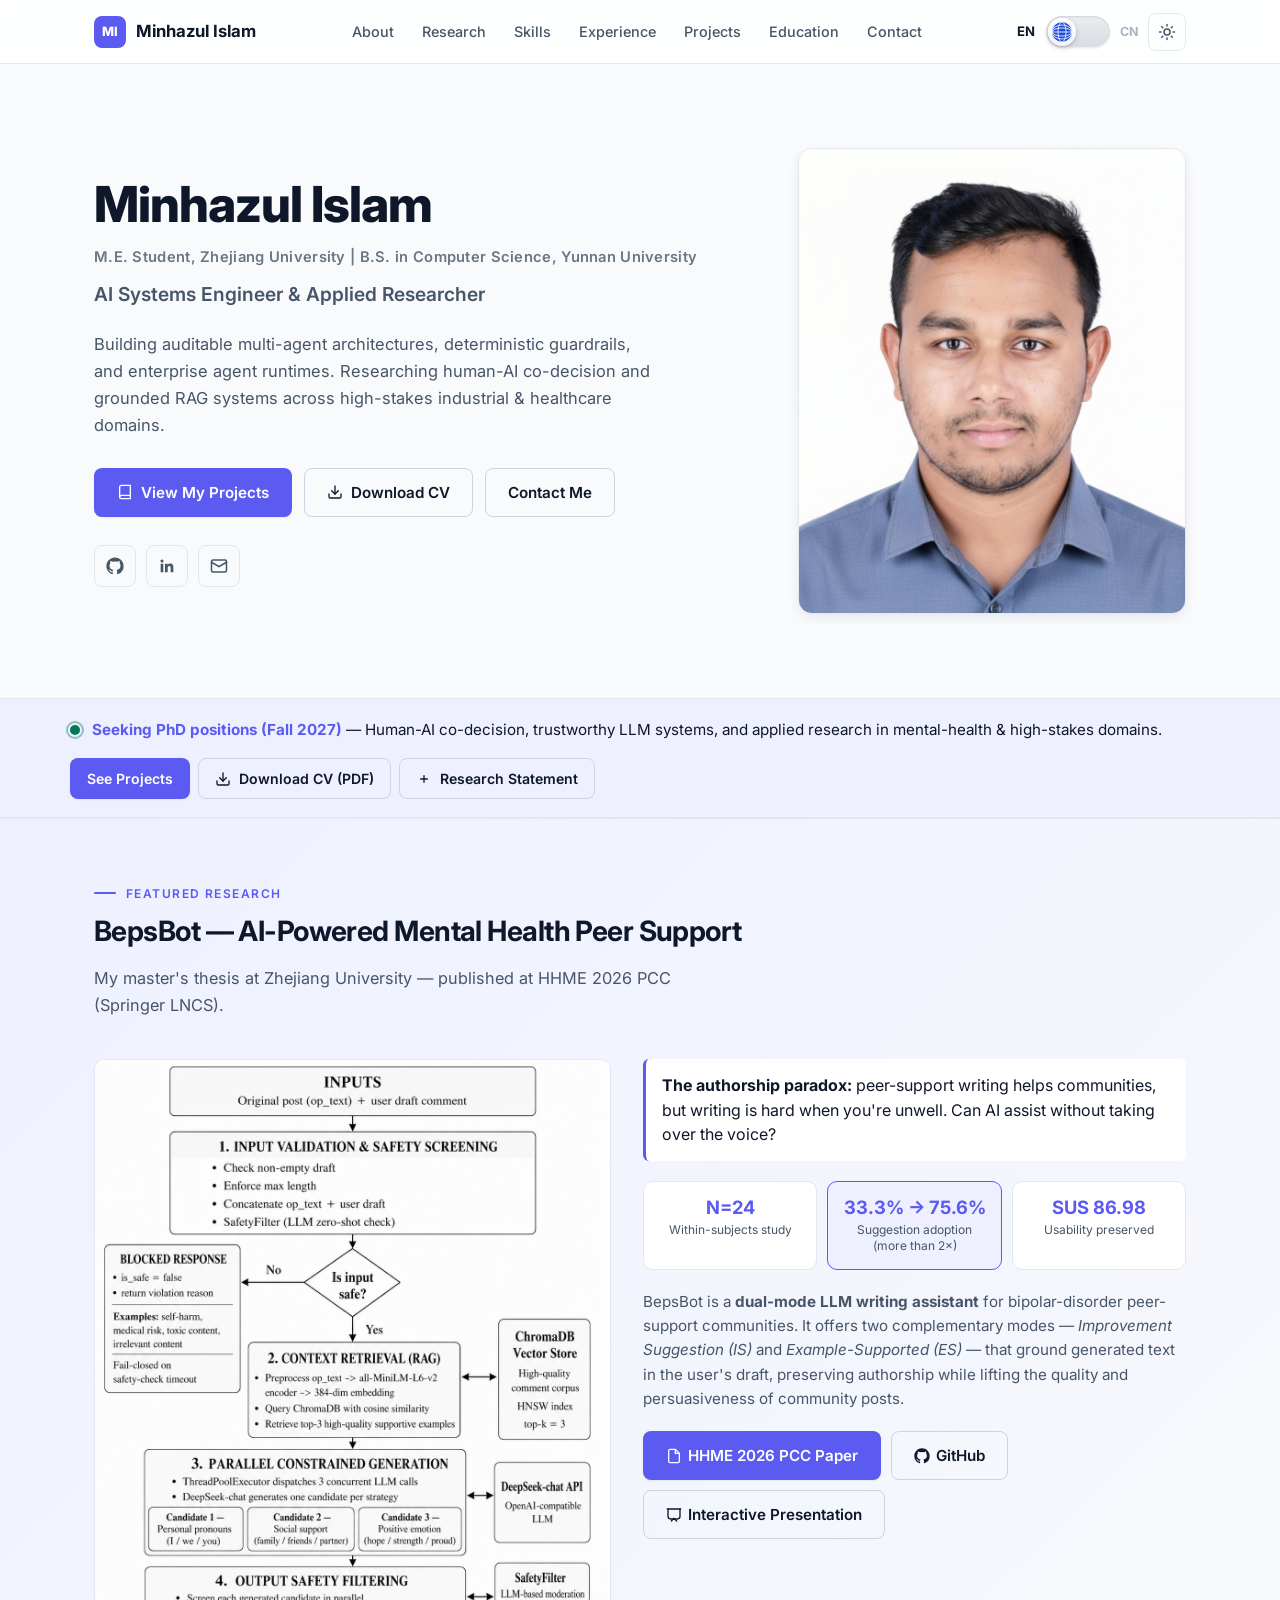
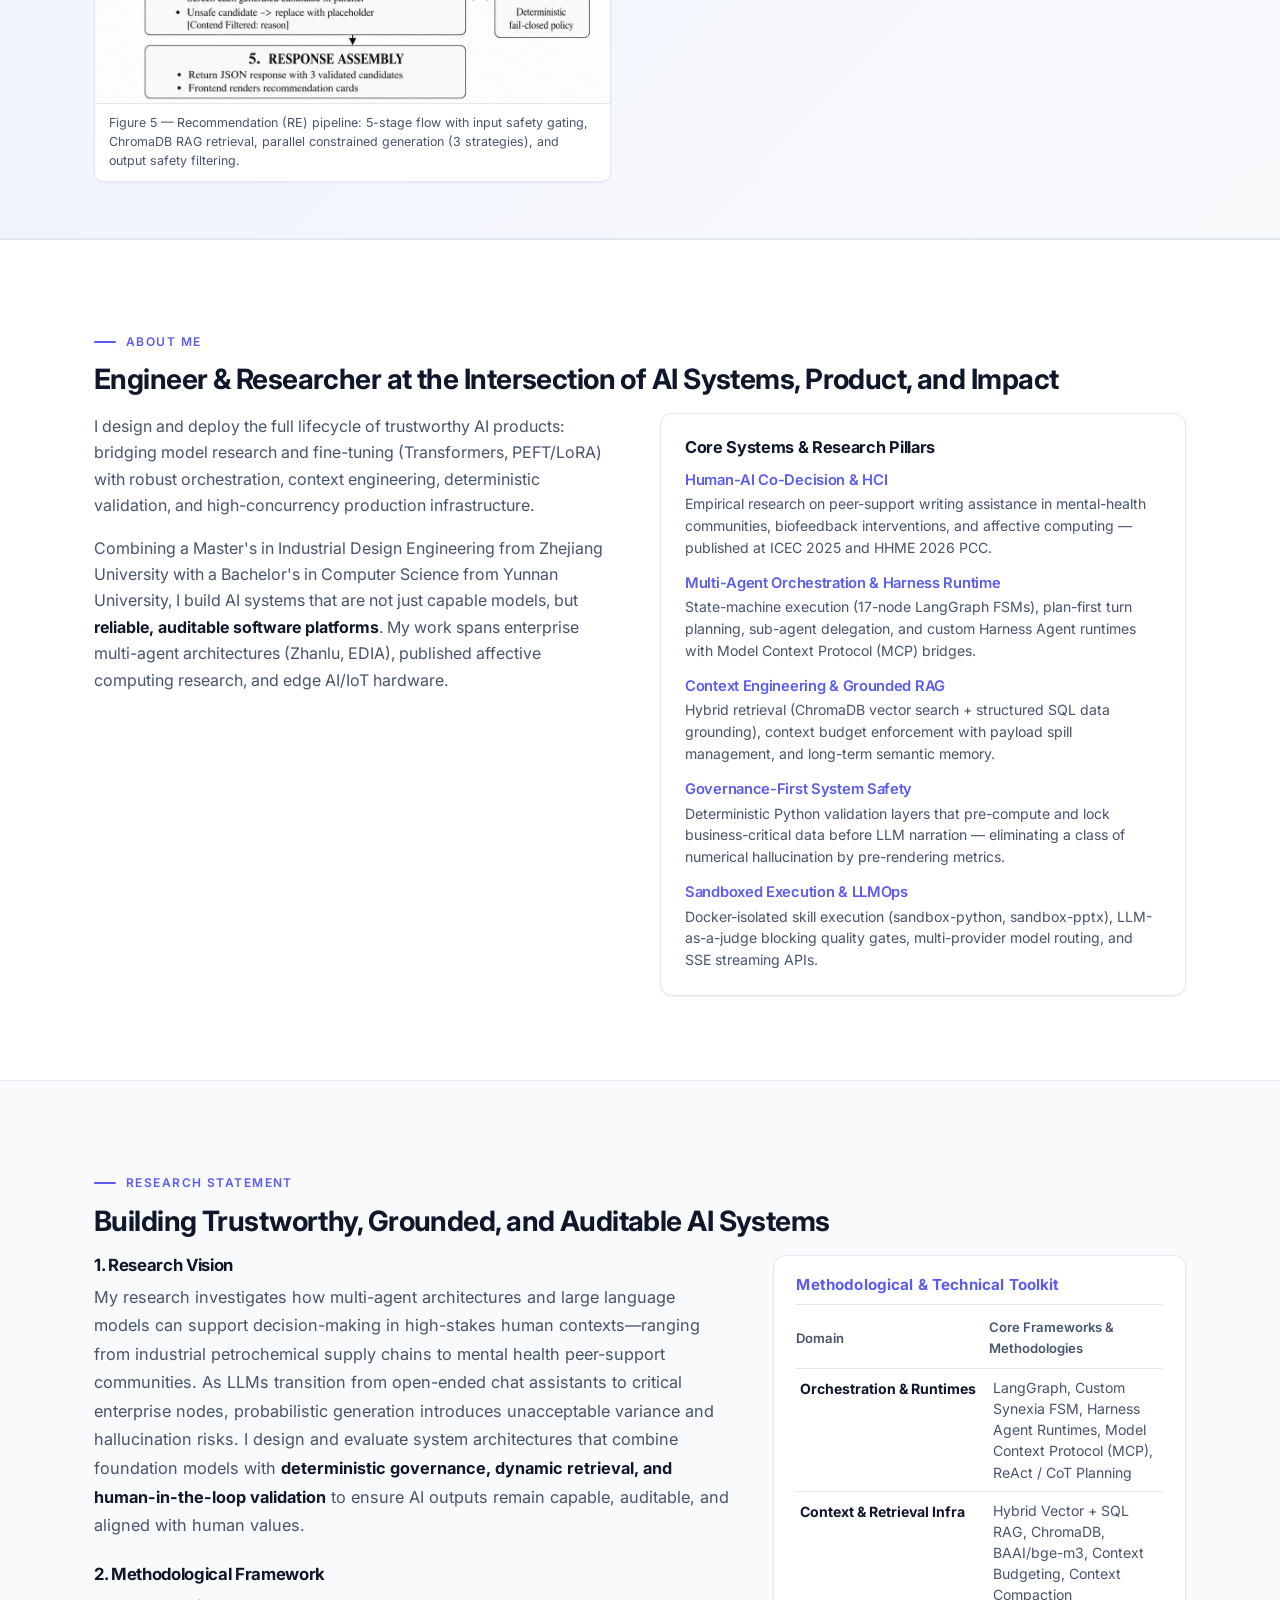
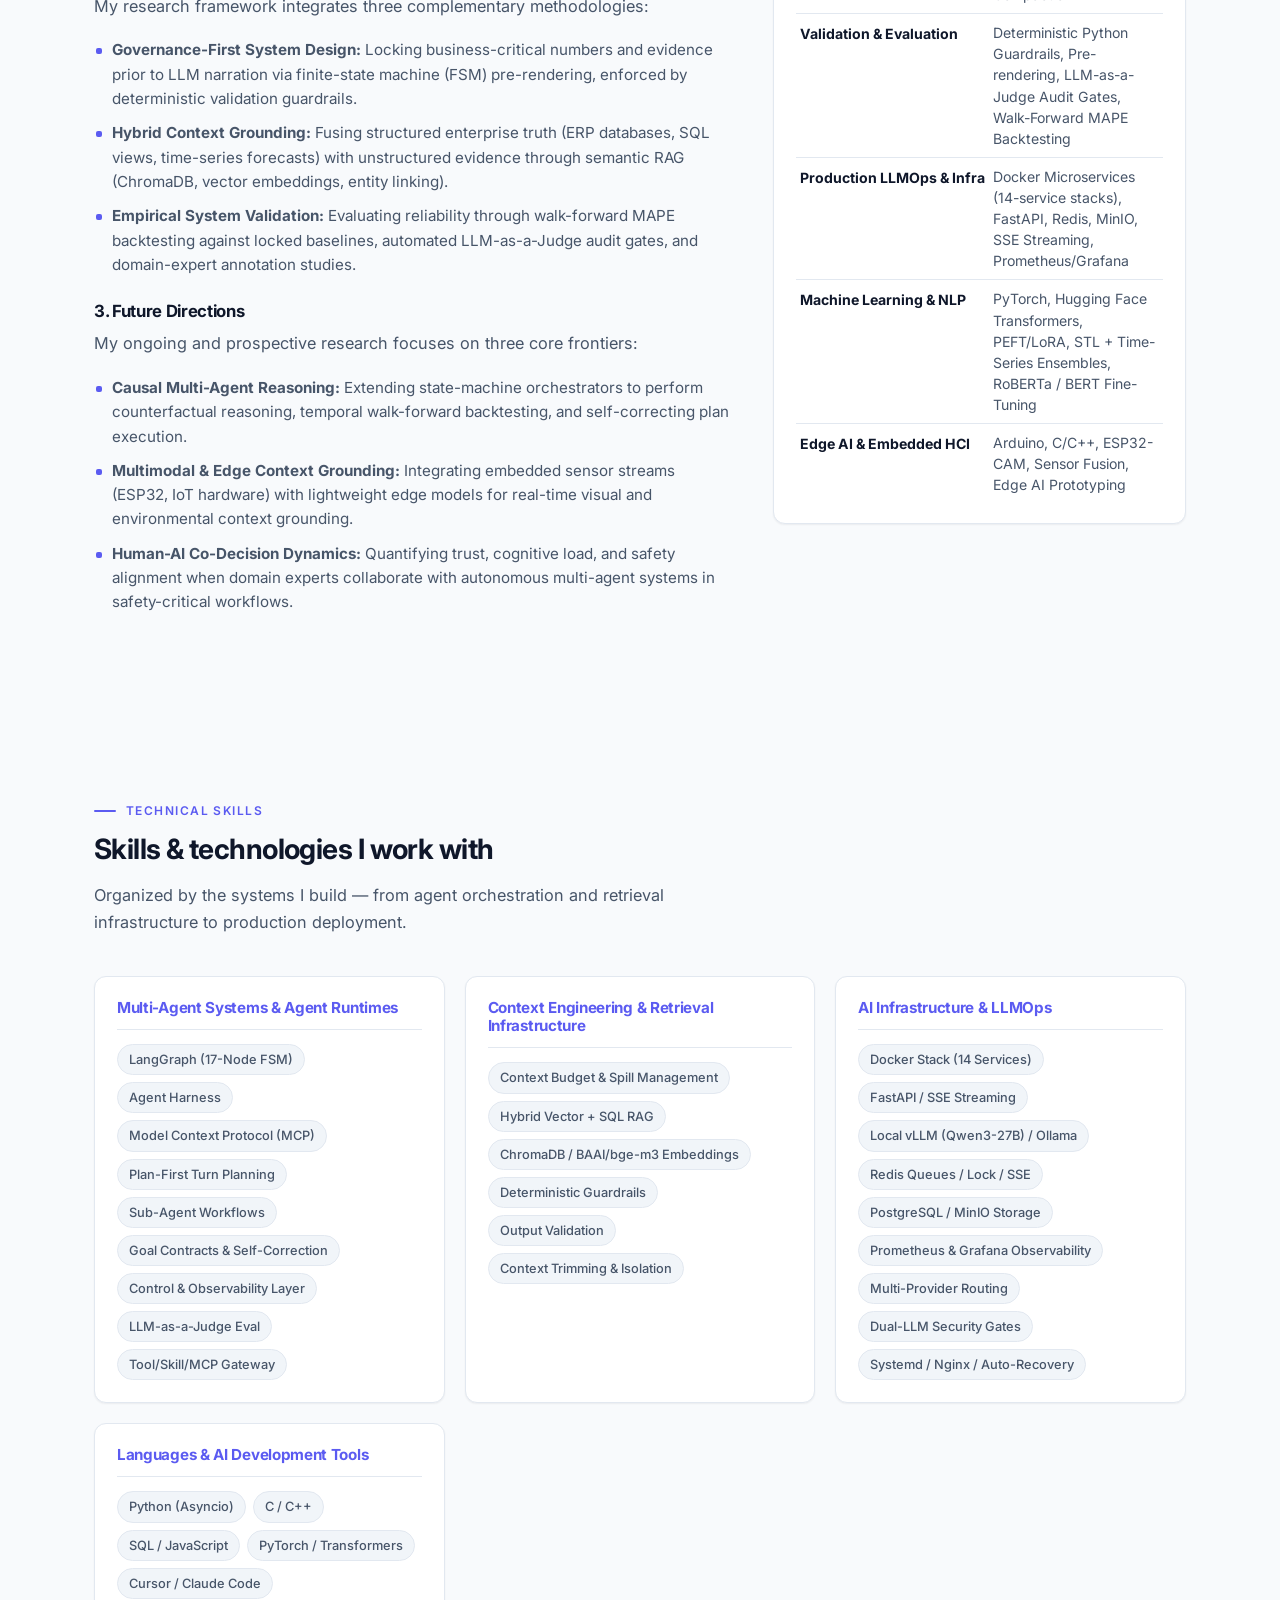
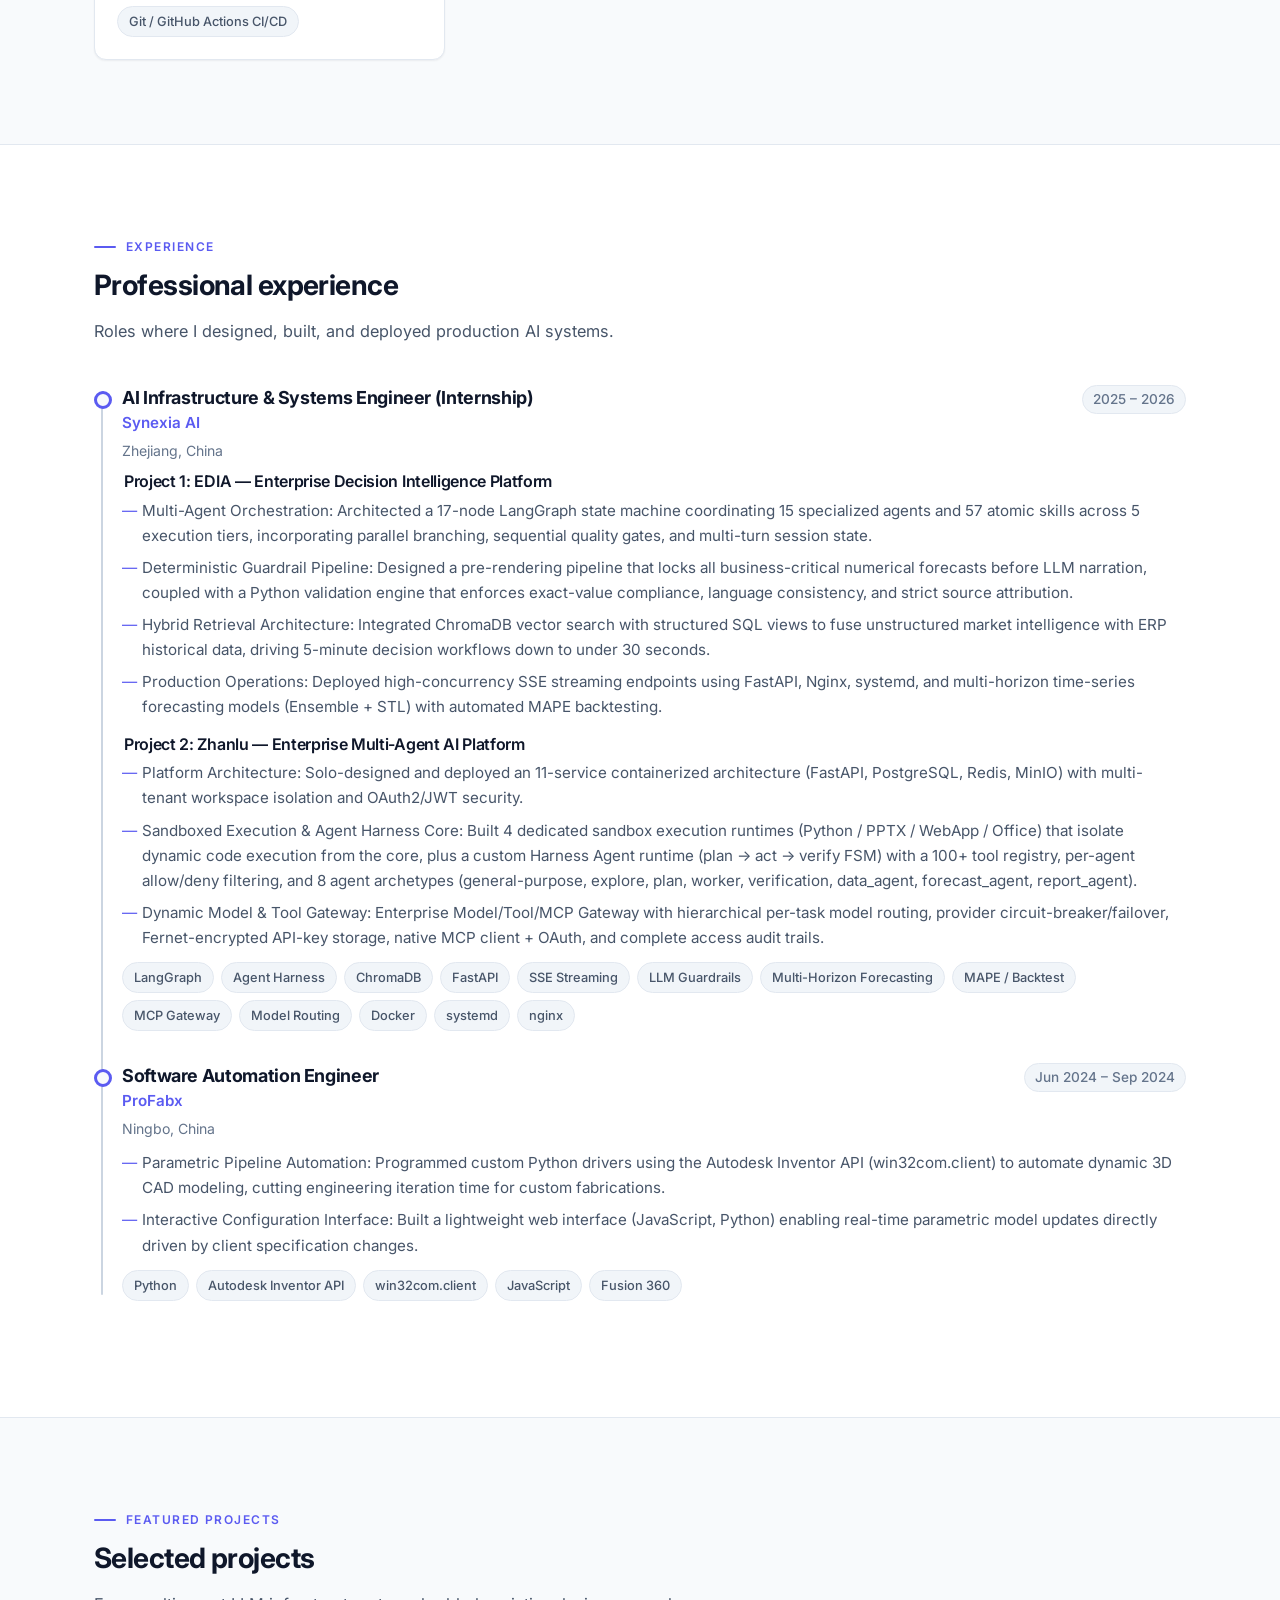
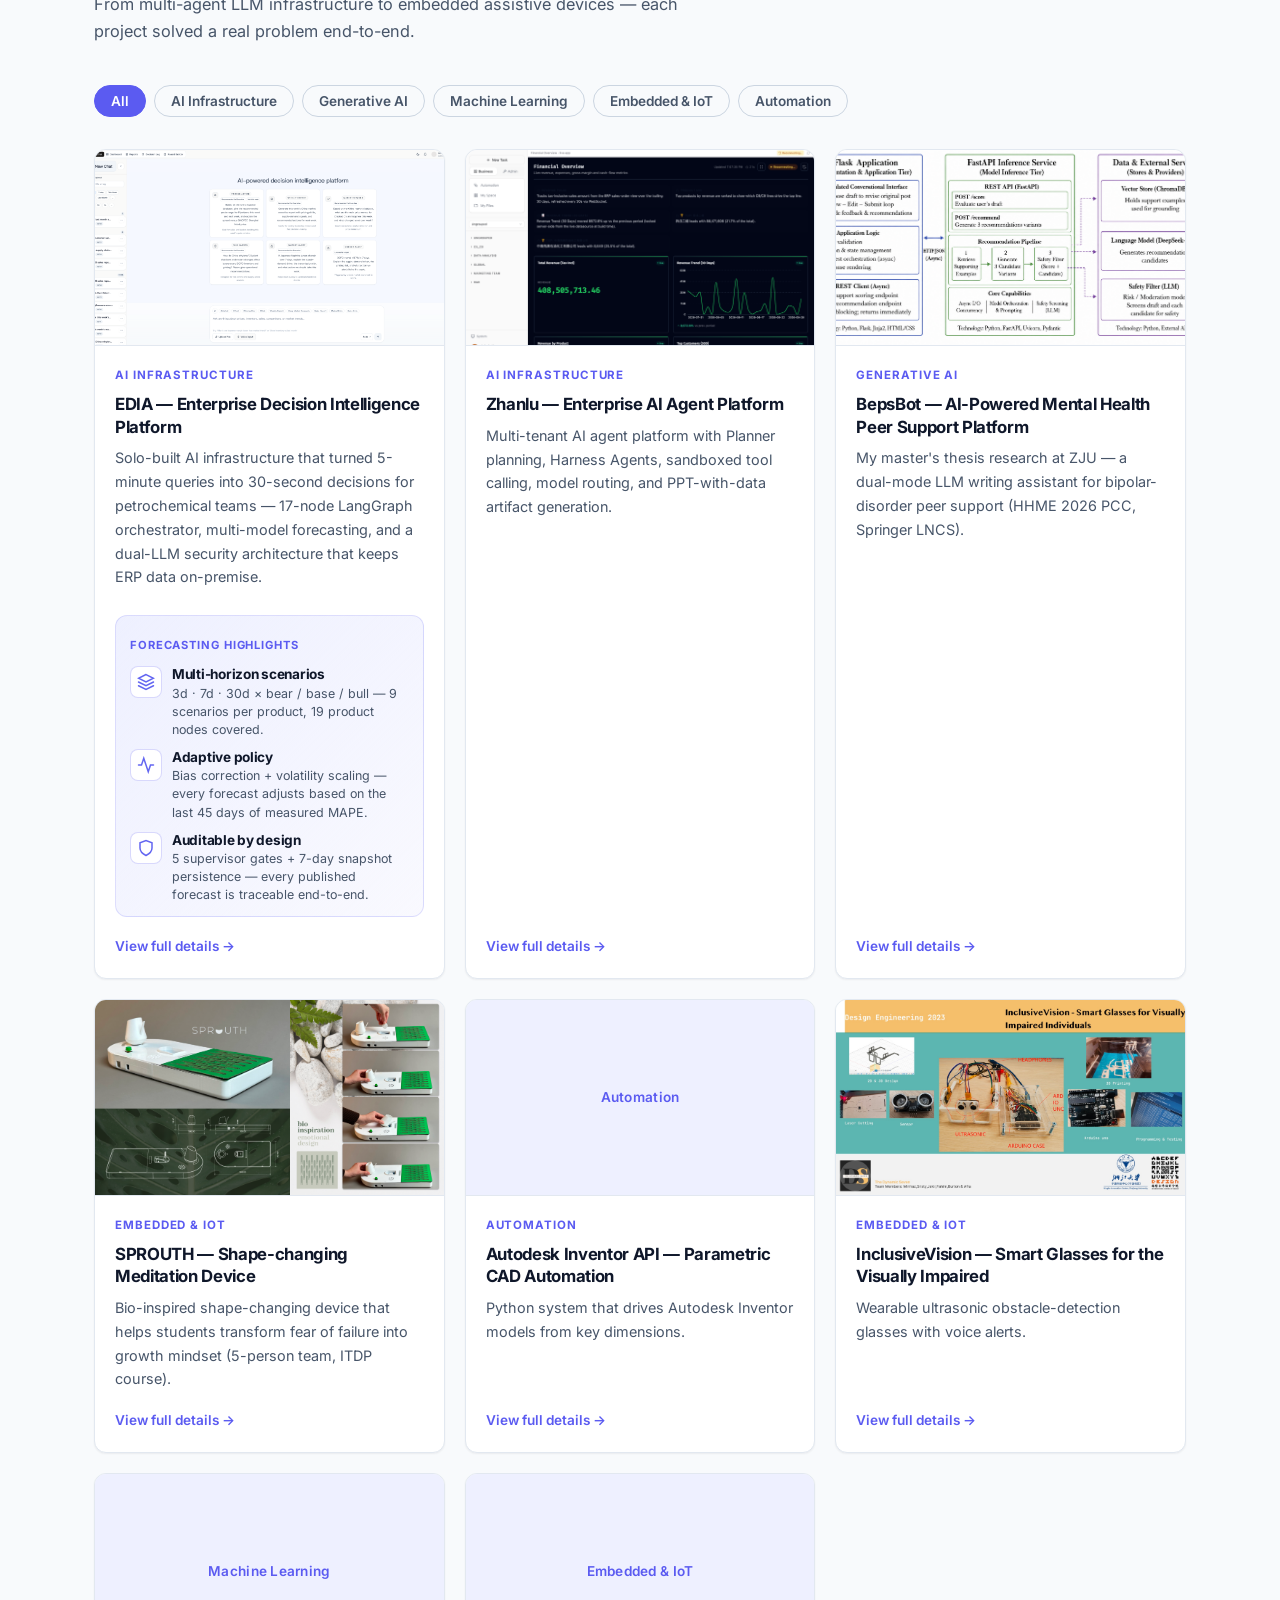
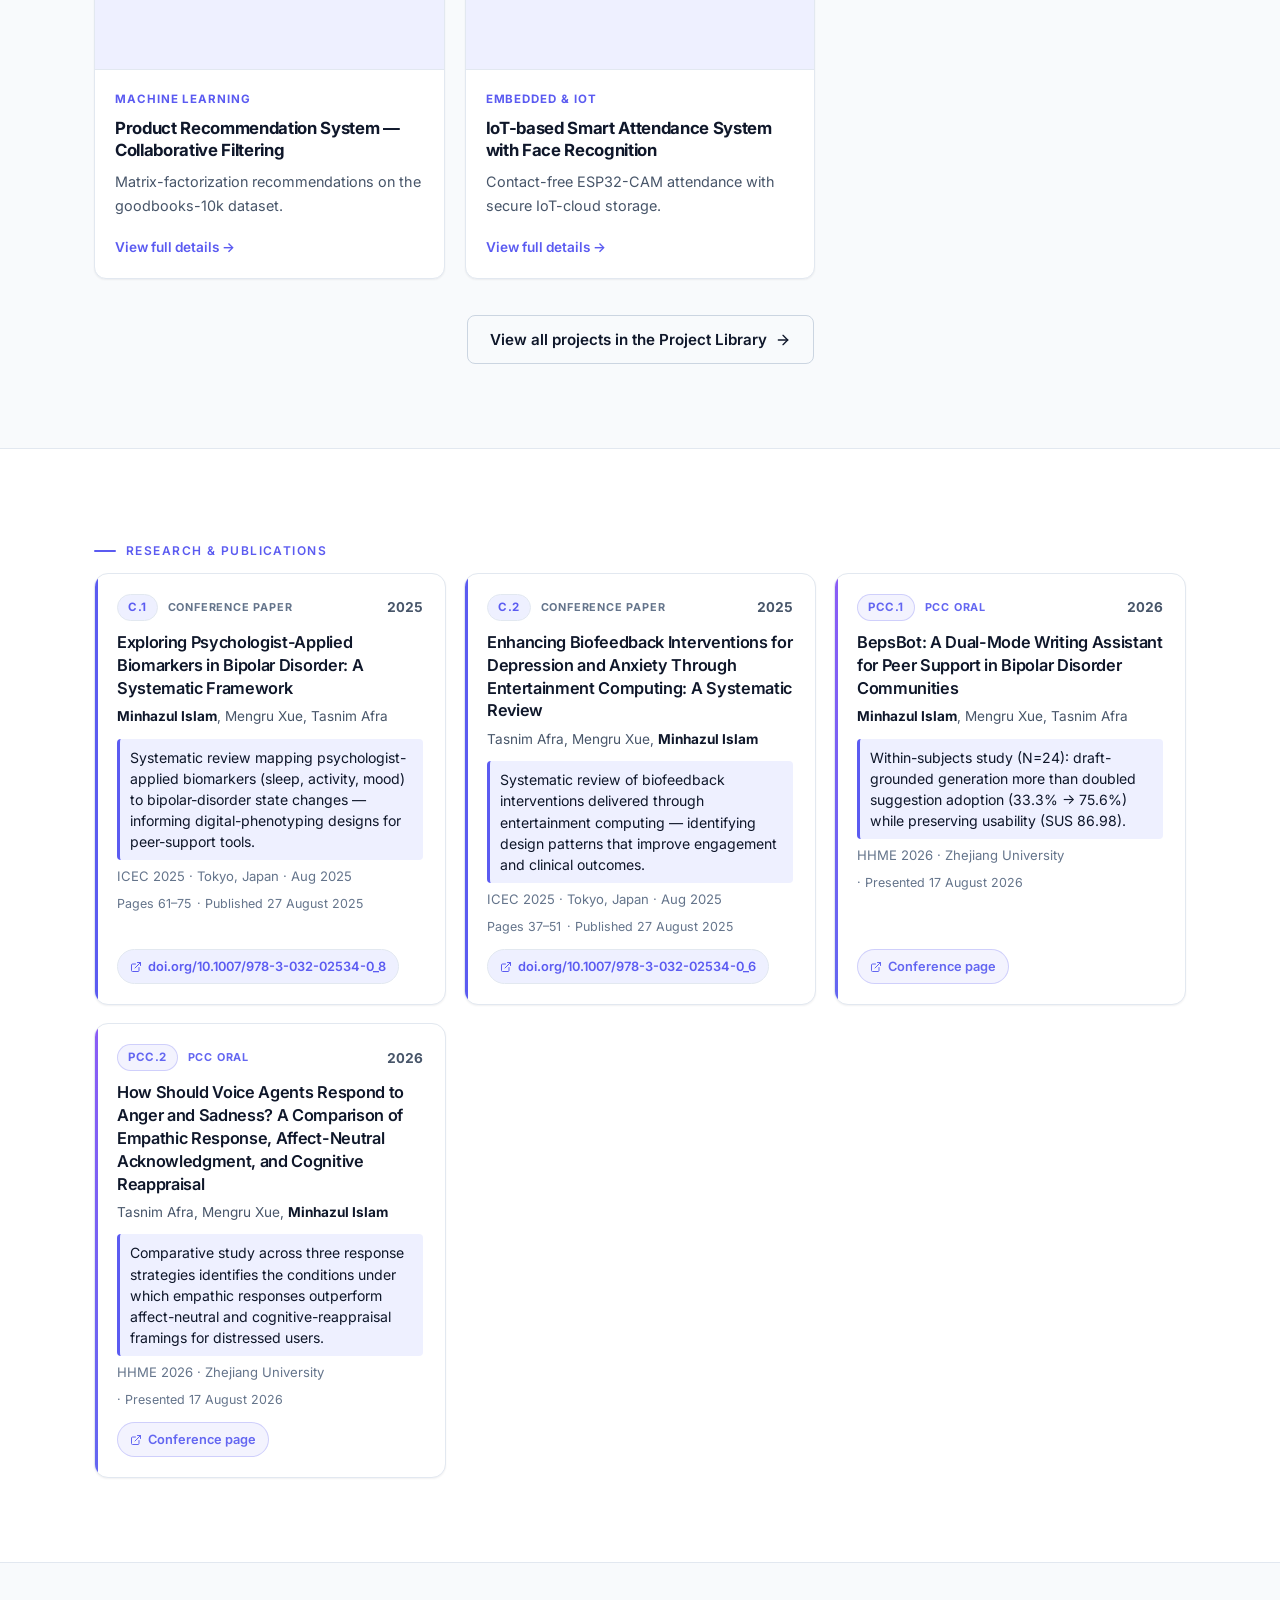
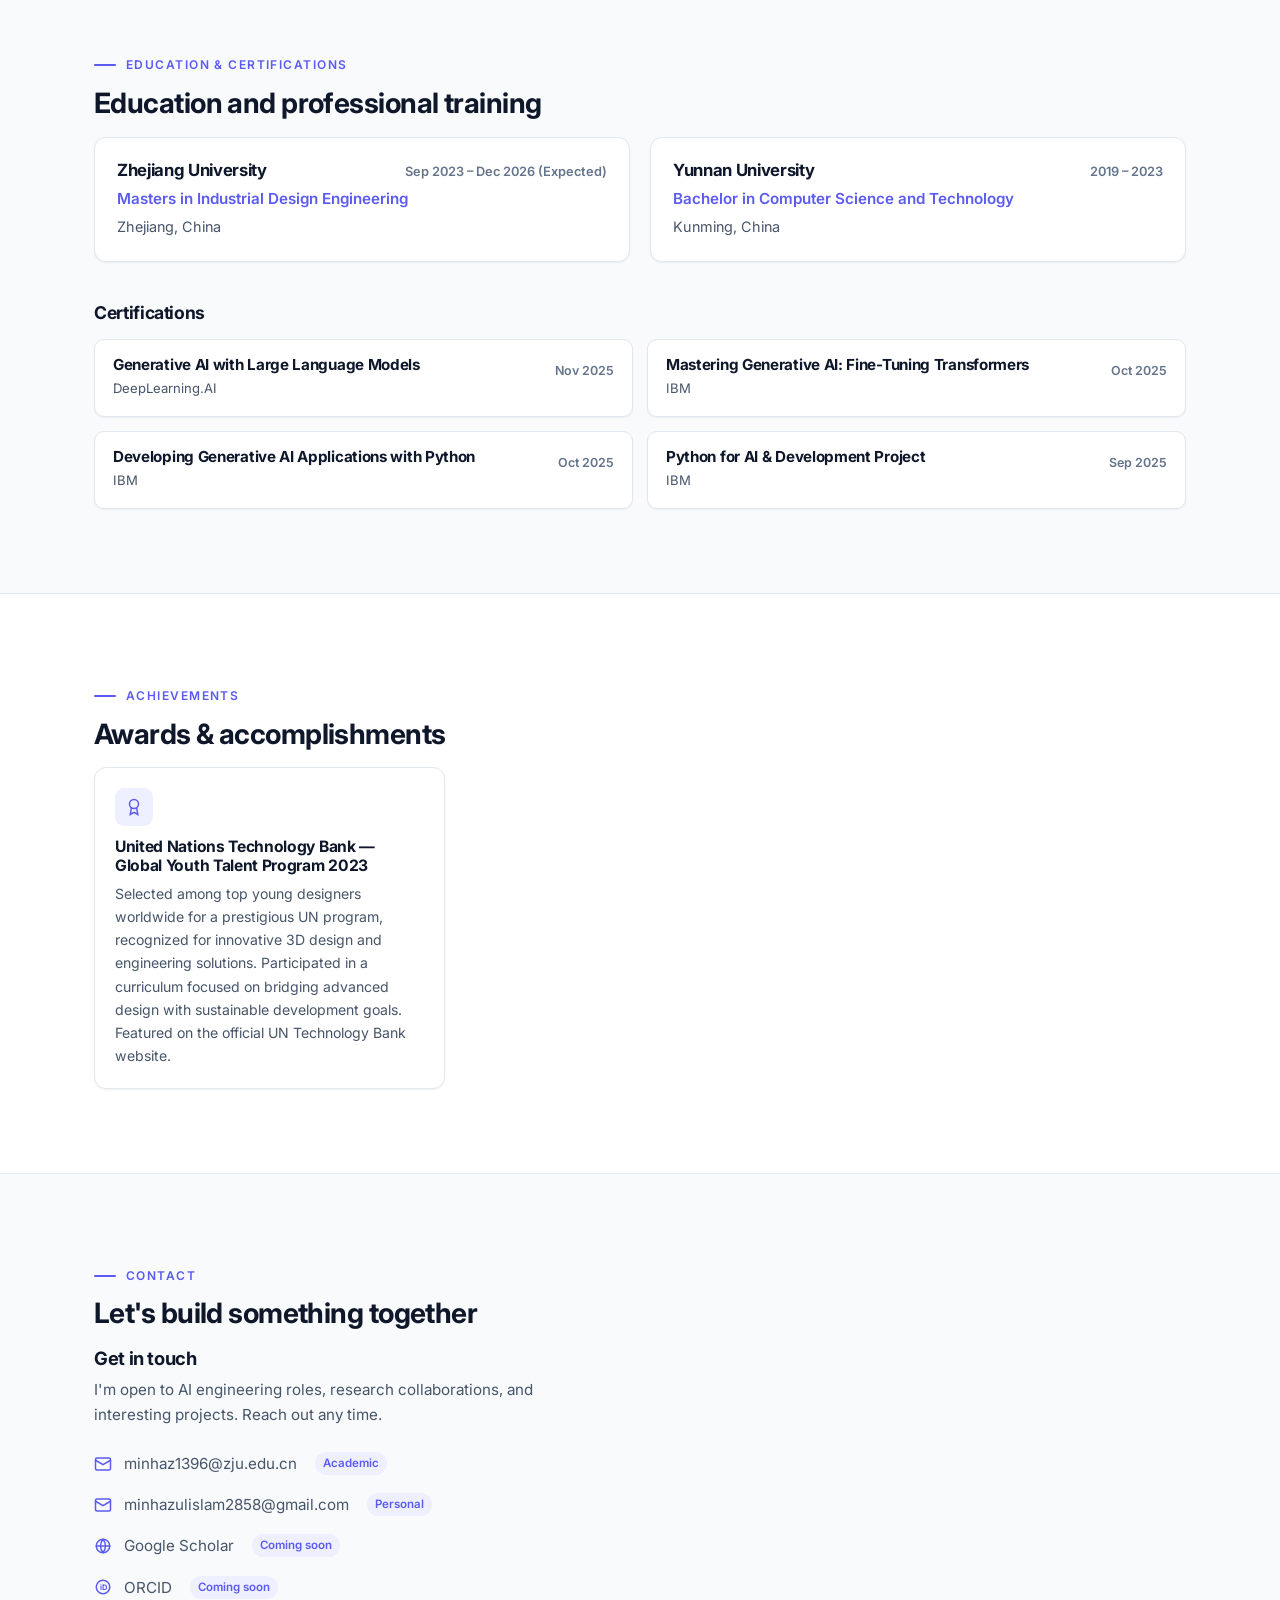
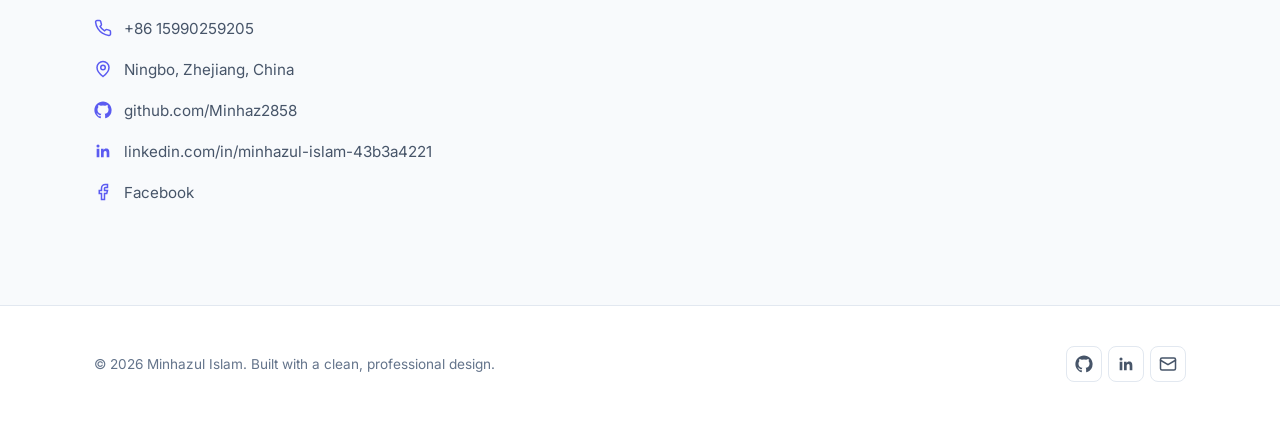
==== commit 8f06dd53: "BepsBot featured: remove video thumbnail, keep only paper Figure 5" ====
--- a/index.html
+++ b/index.html
@@ -179,10 +179,6 @@
 
         <div class="featured-grid">
           <div class="featured-media">
-            <video controls poster="assets/bepsbot_hero.png" preload="metadata" playsinline>
-              <source src="assets/bepsbot_demo.mp4" type="video/mp4" />
-              Your browser does not support the video tag.
-            </video>
             <div class="featured-screenshots">
               <figure class="featured-fig">
                 <img src="assets/bepsbot_re_pipeline.png" alt="BepsBot Recommendation (RE) pipeline — 5 stages from input validation through RAG retrieval, parallel constrained generation, safety filtering, and response assembly" />
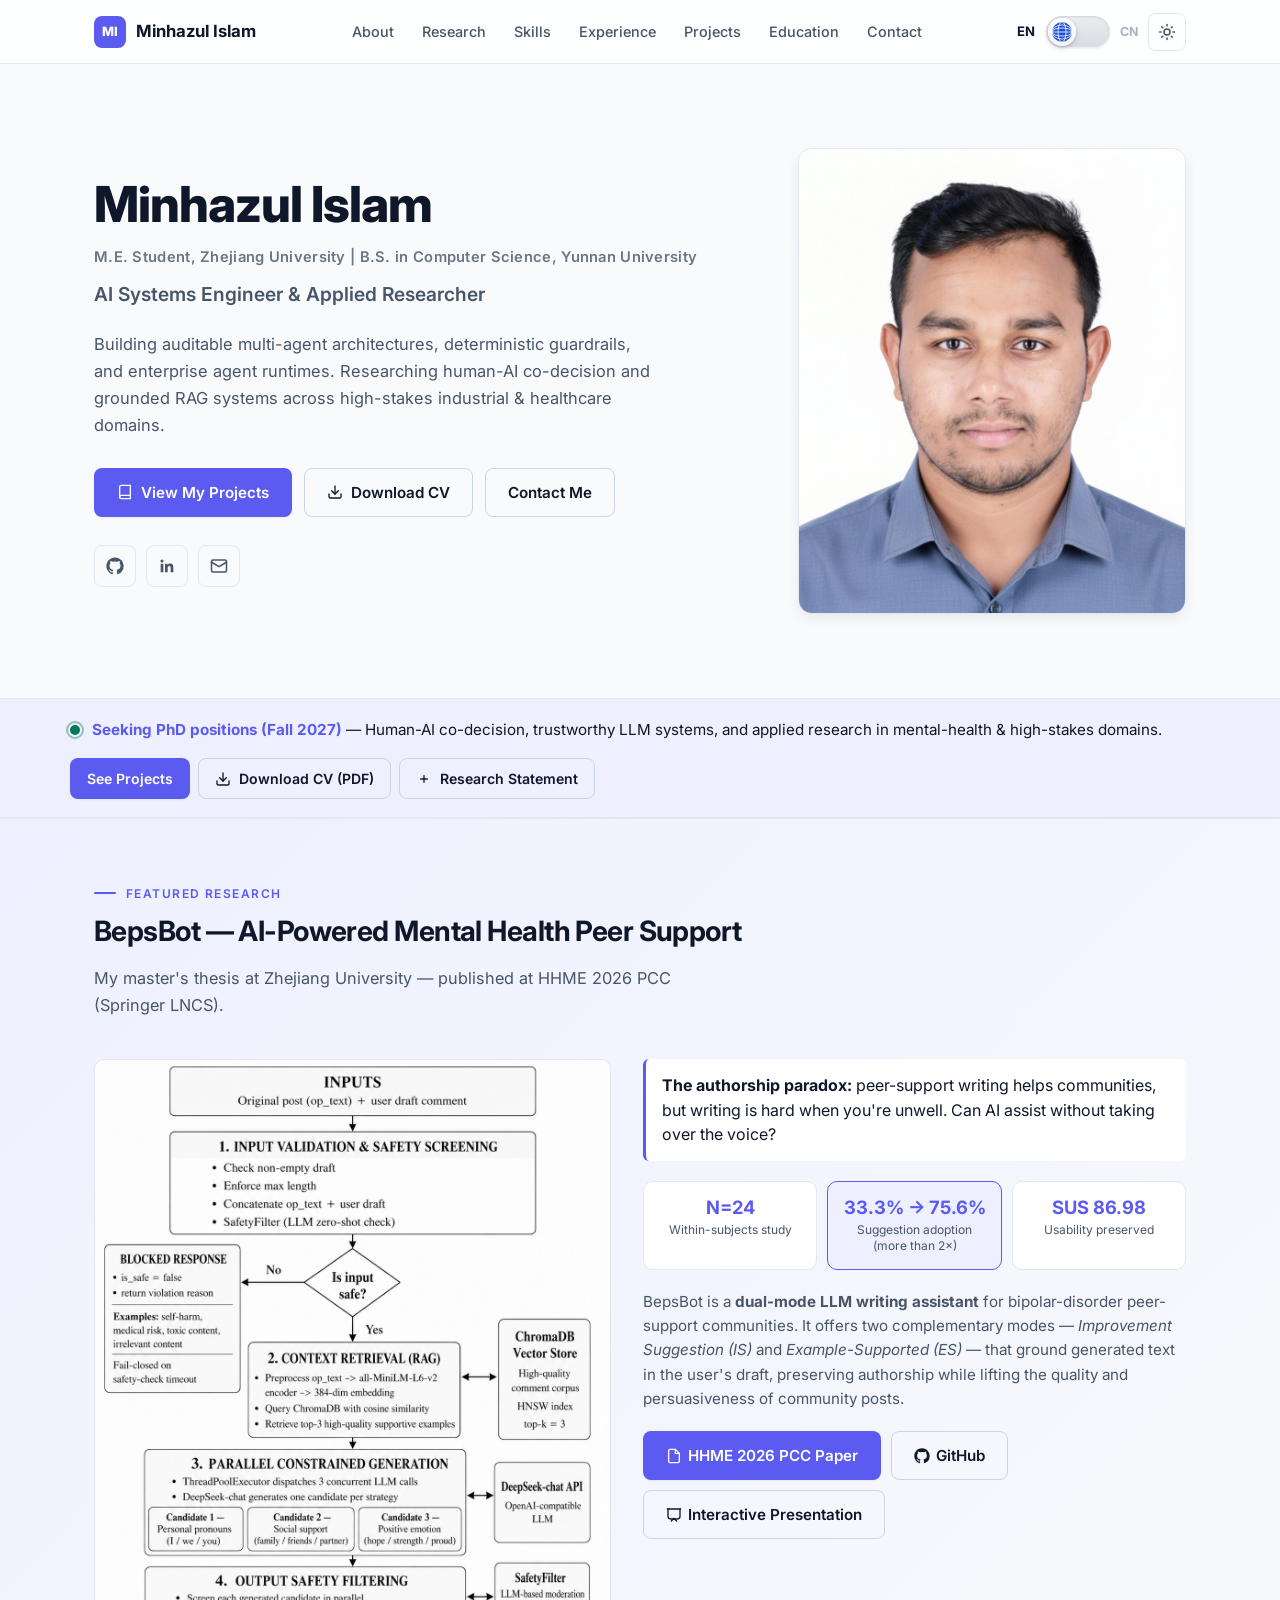
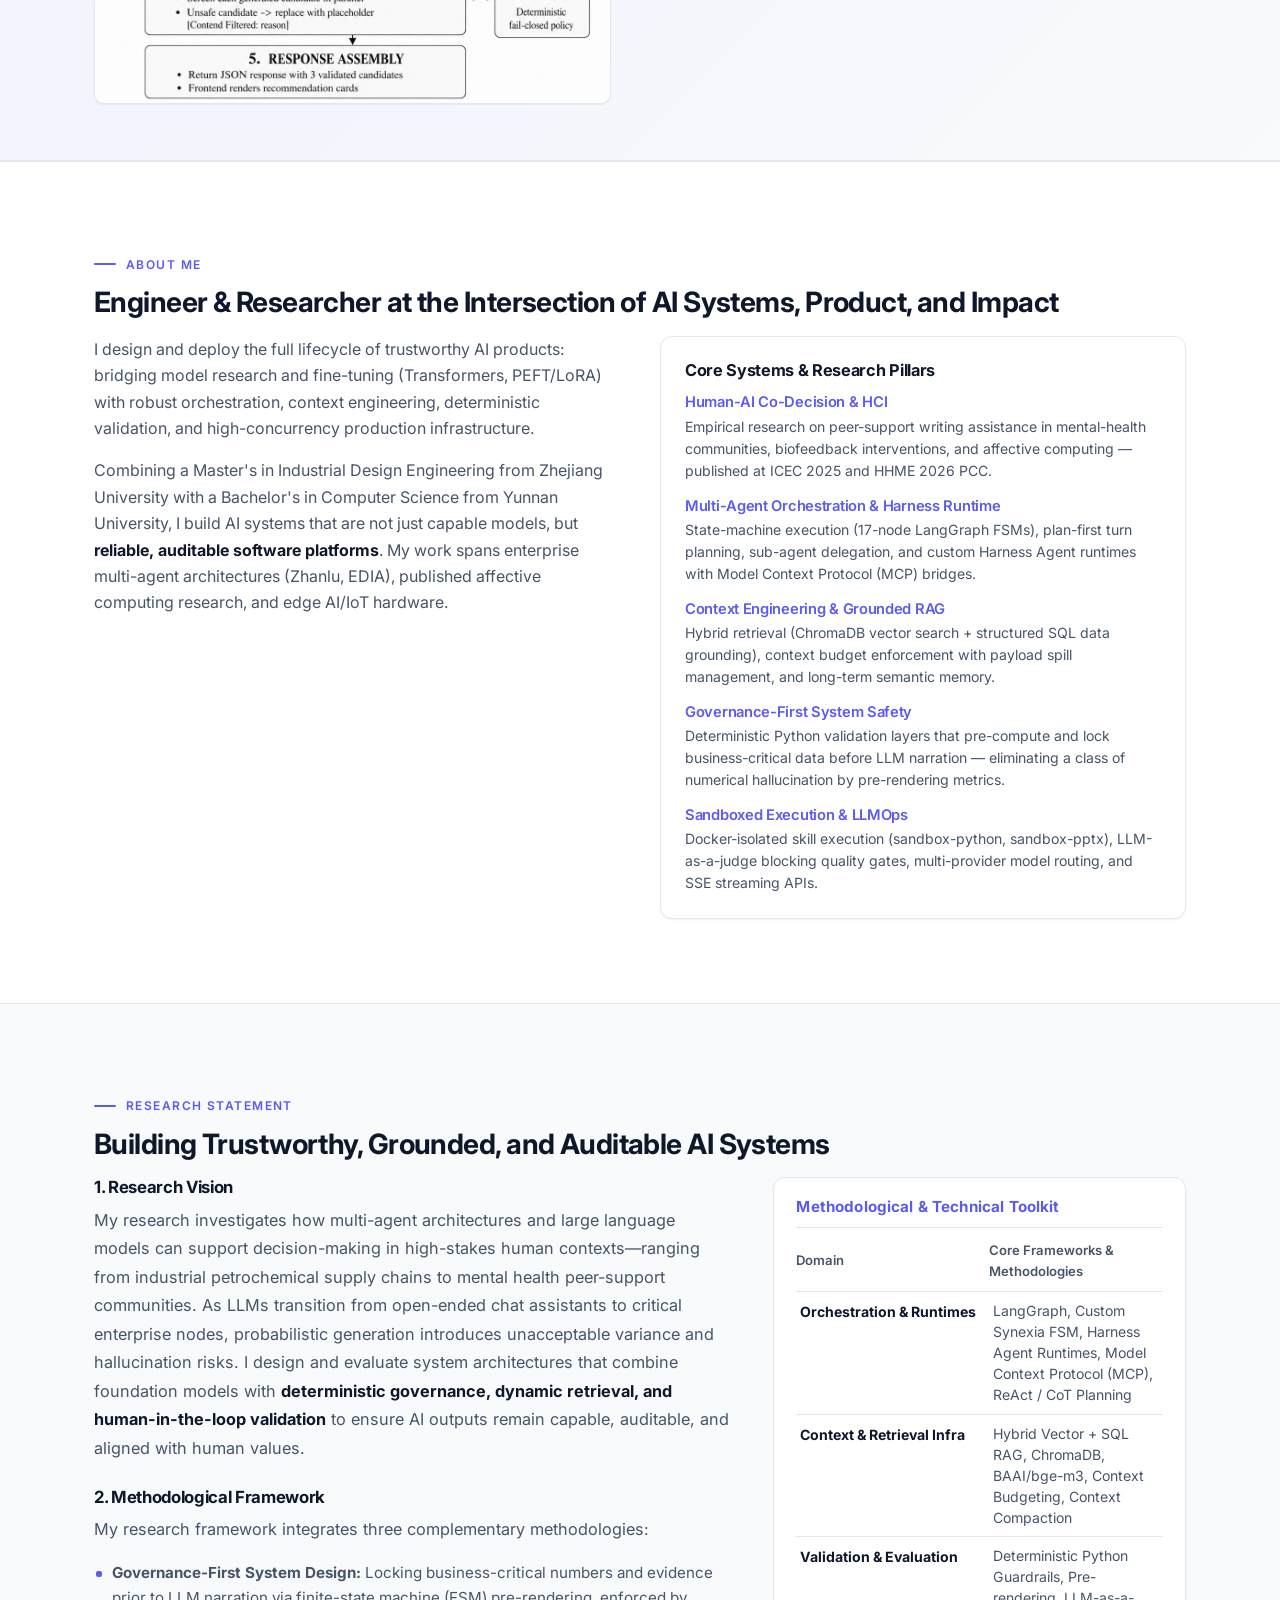
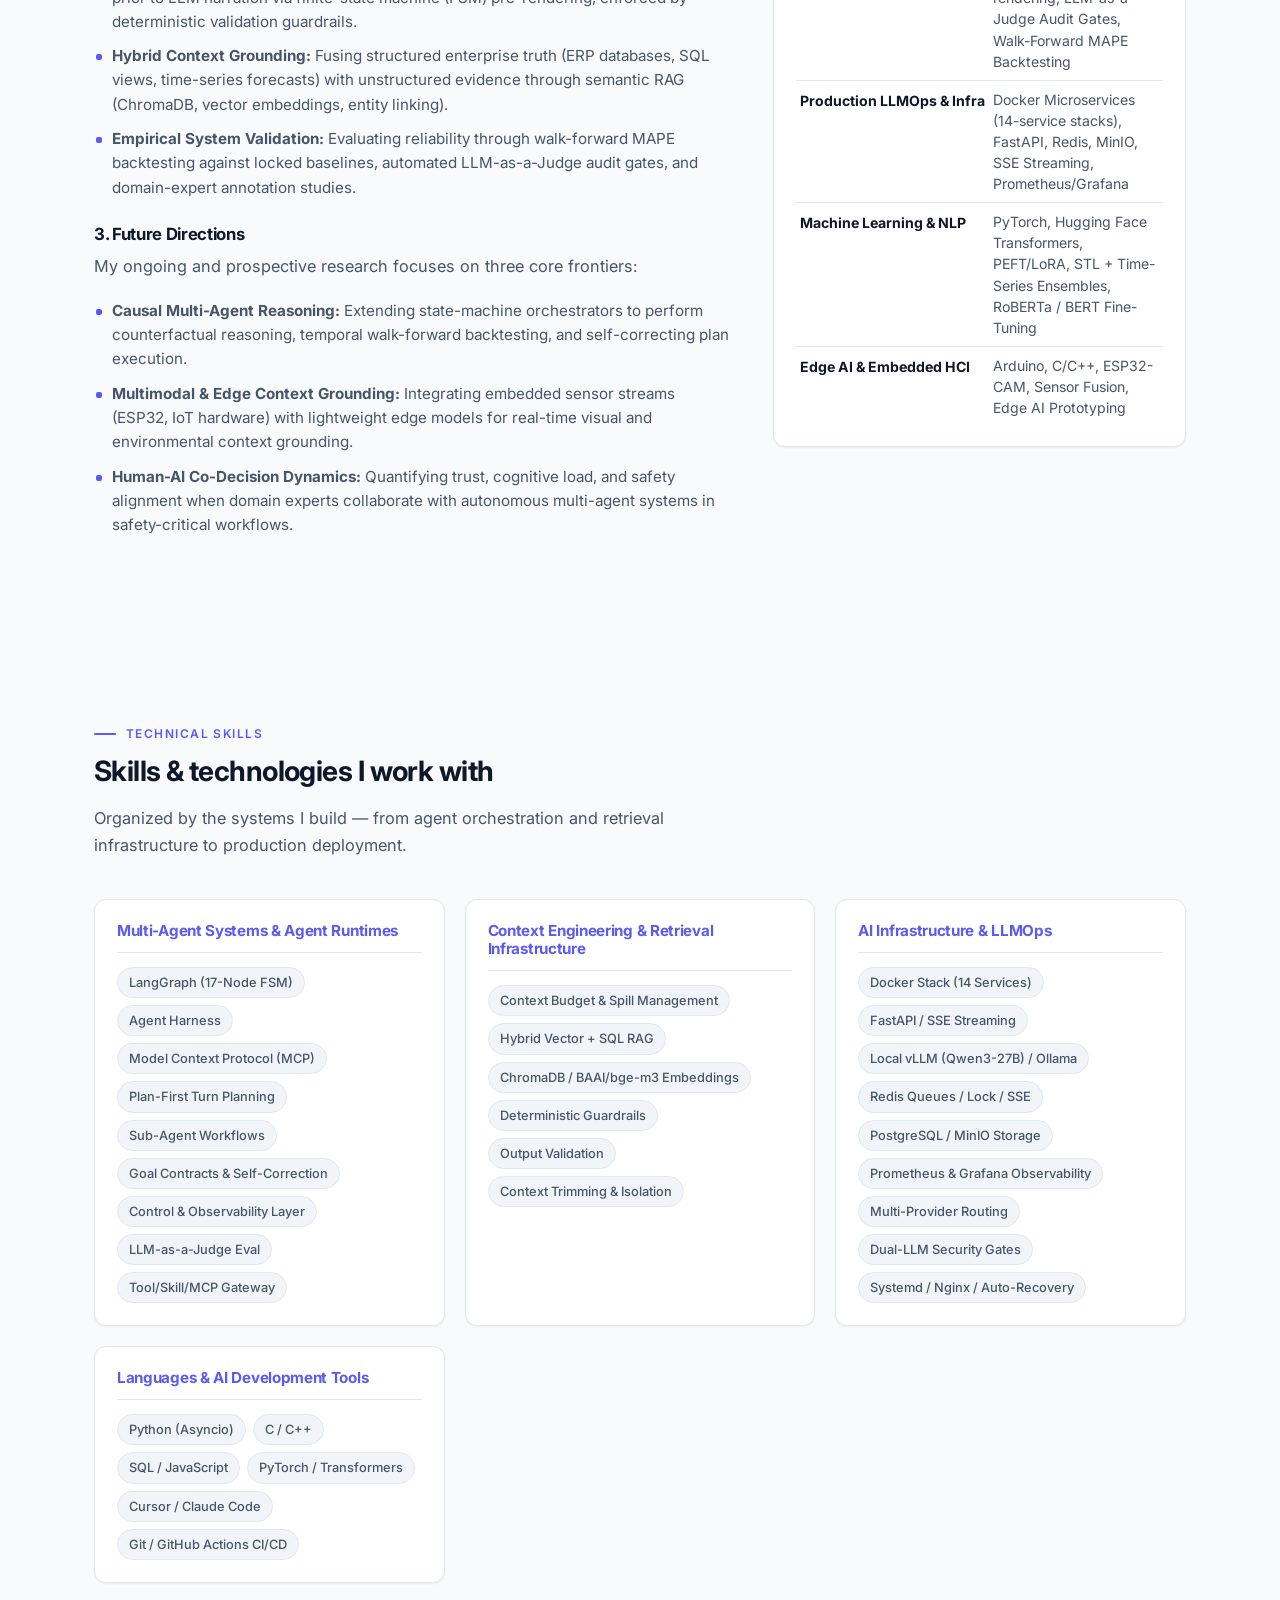
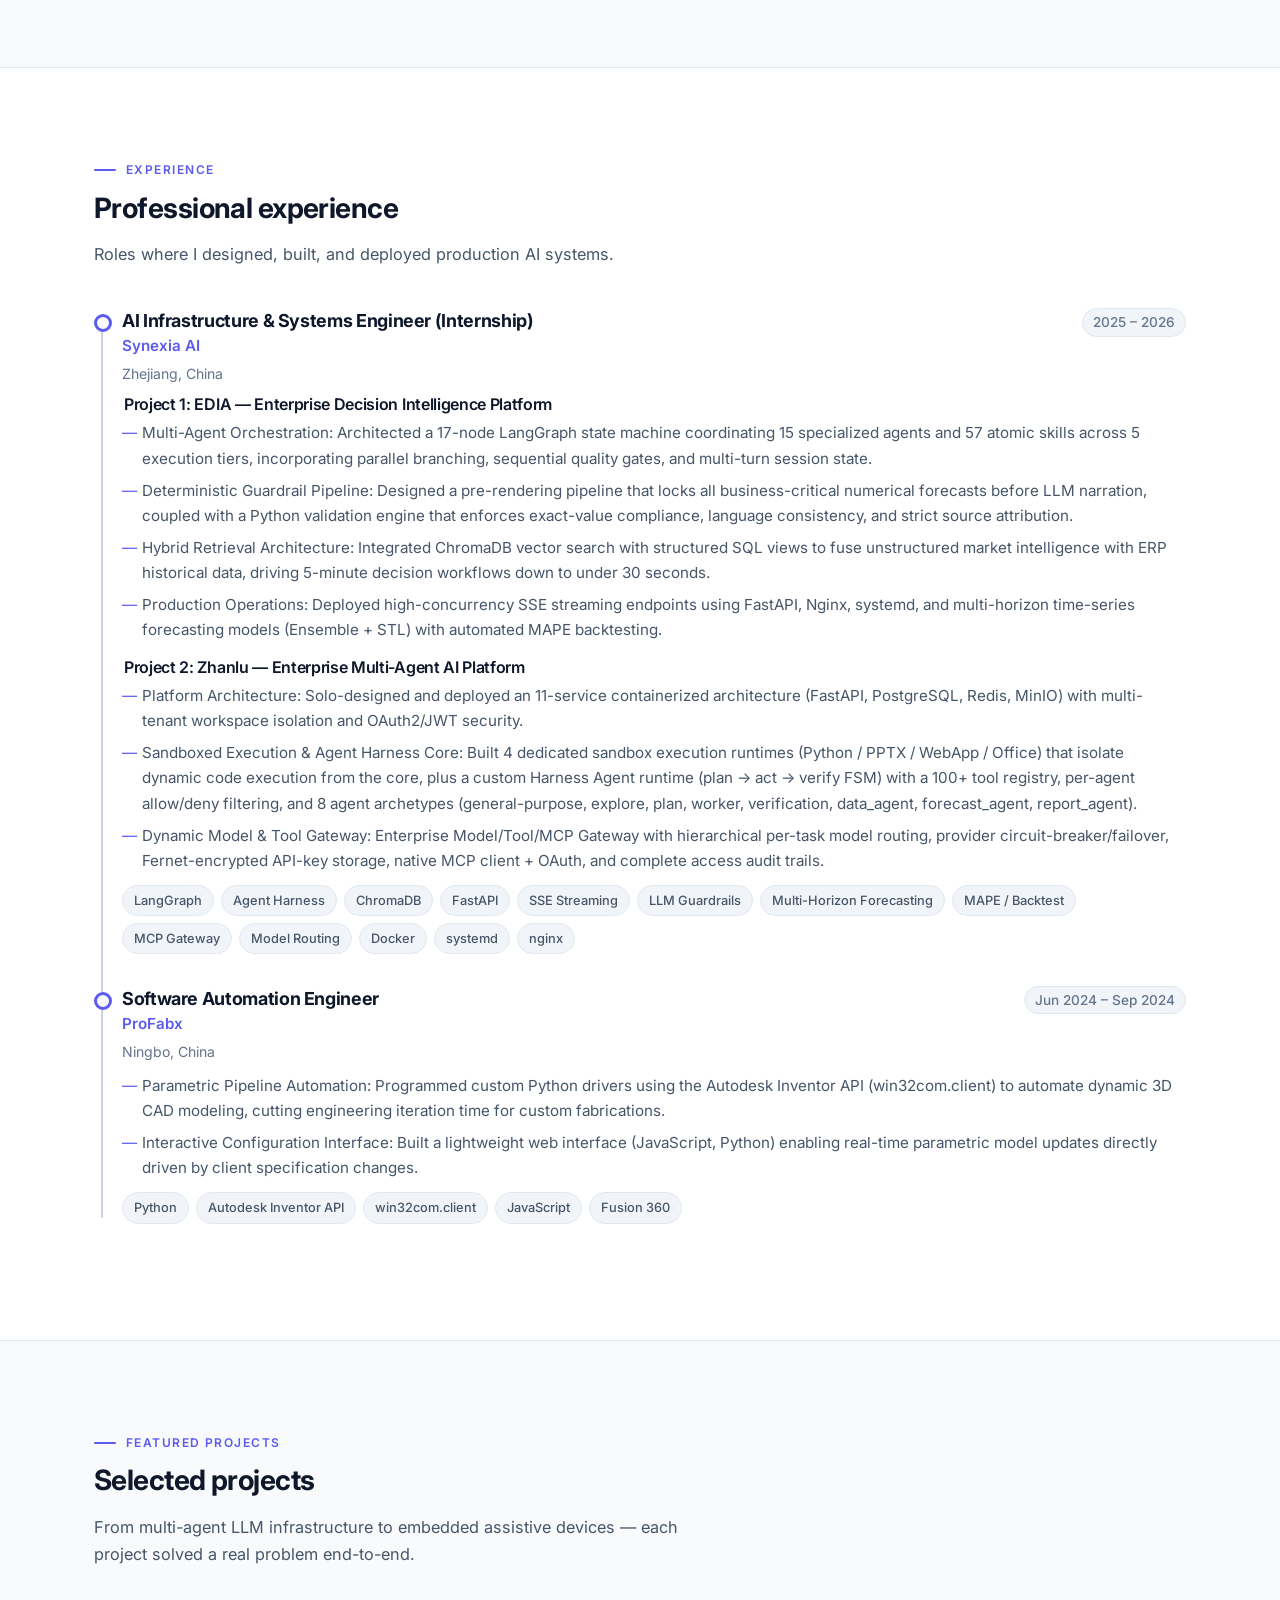
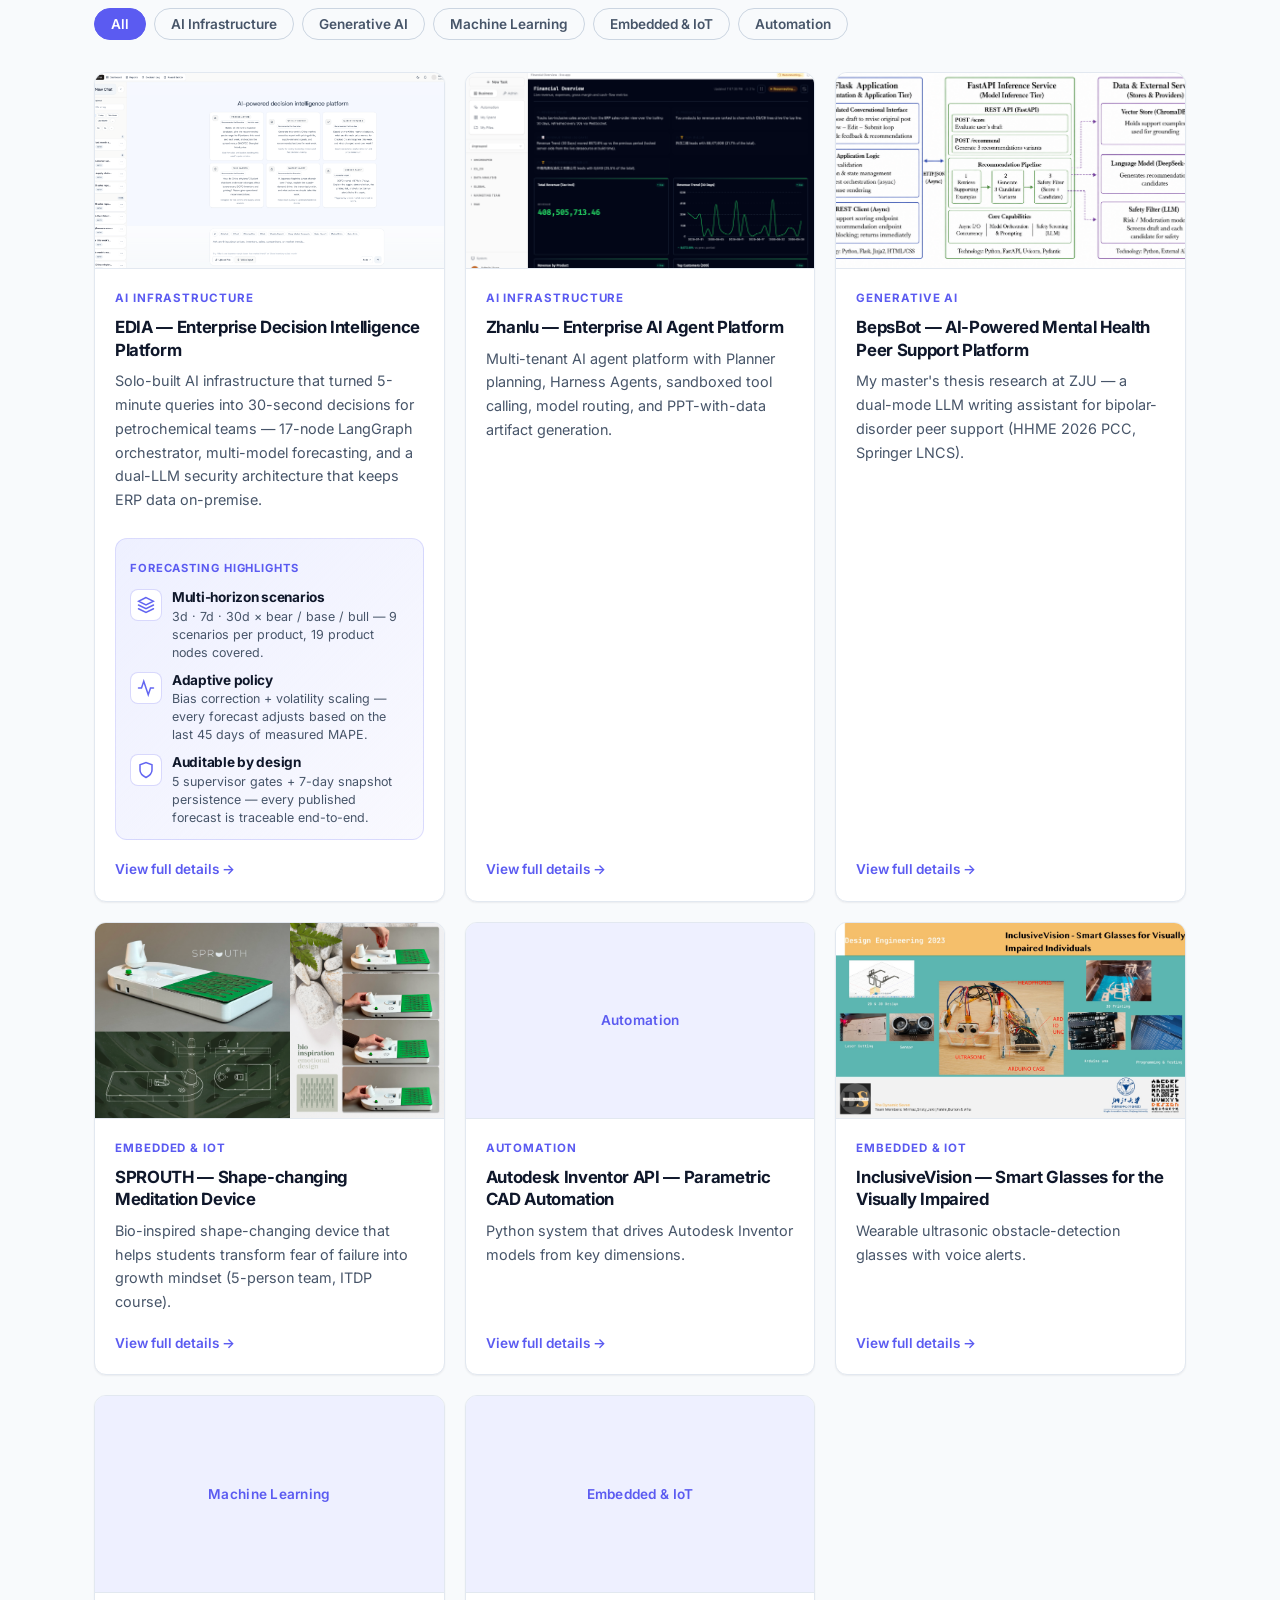
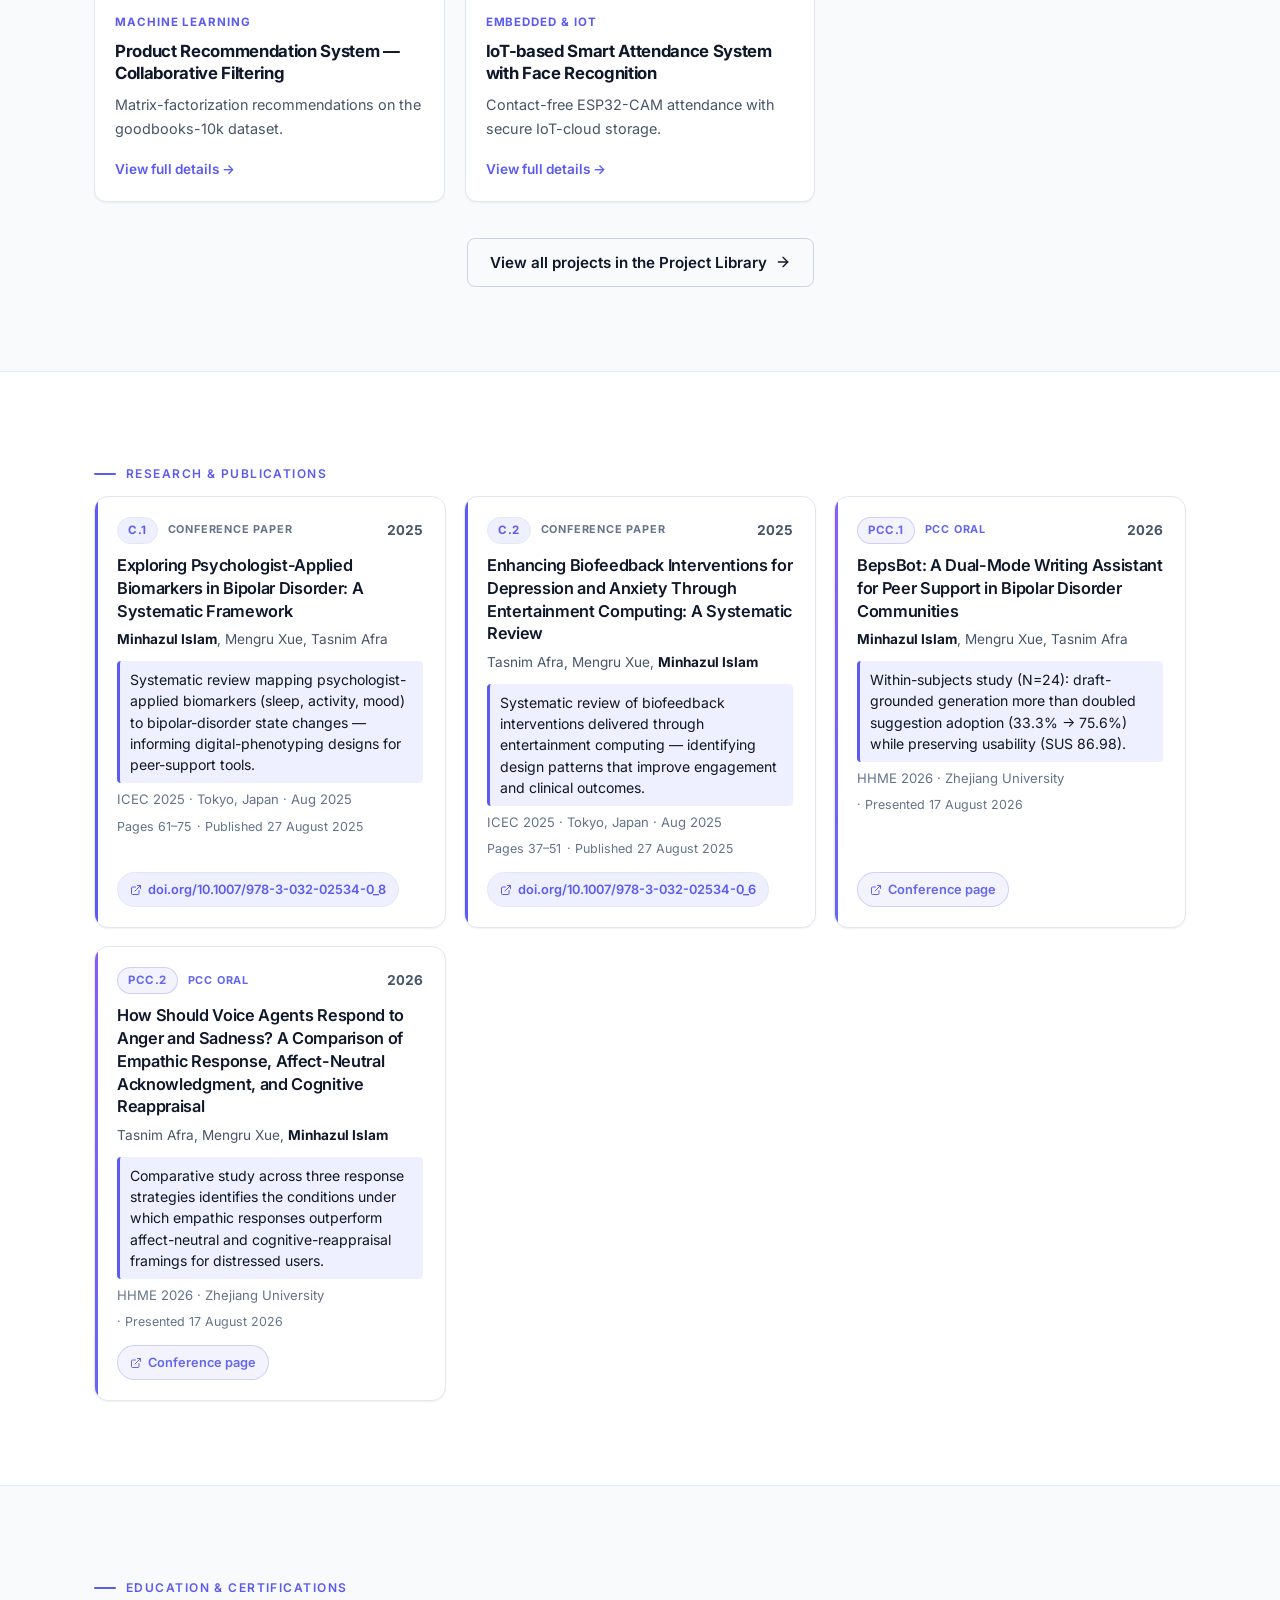
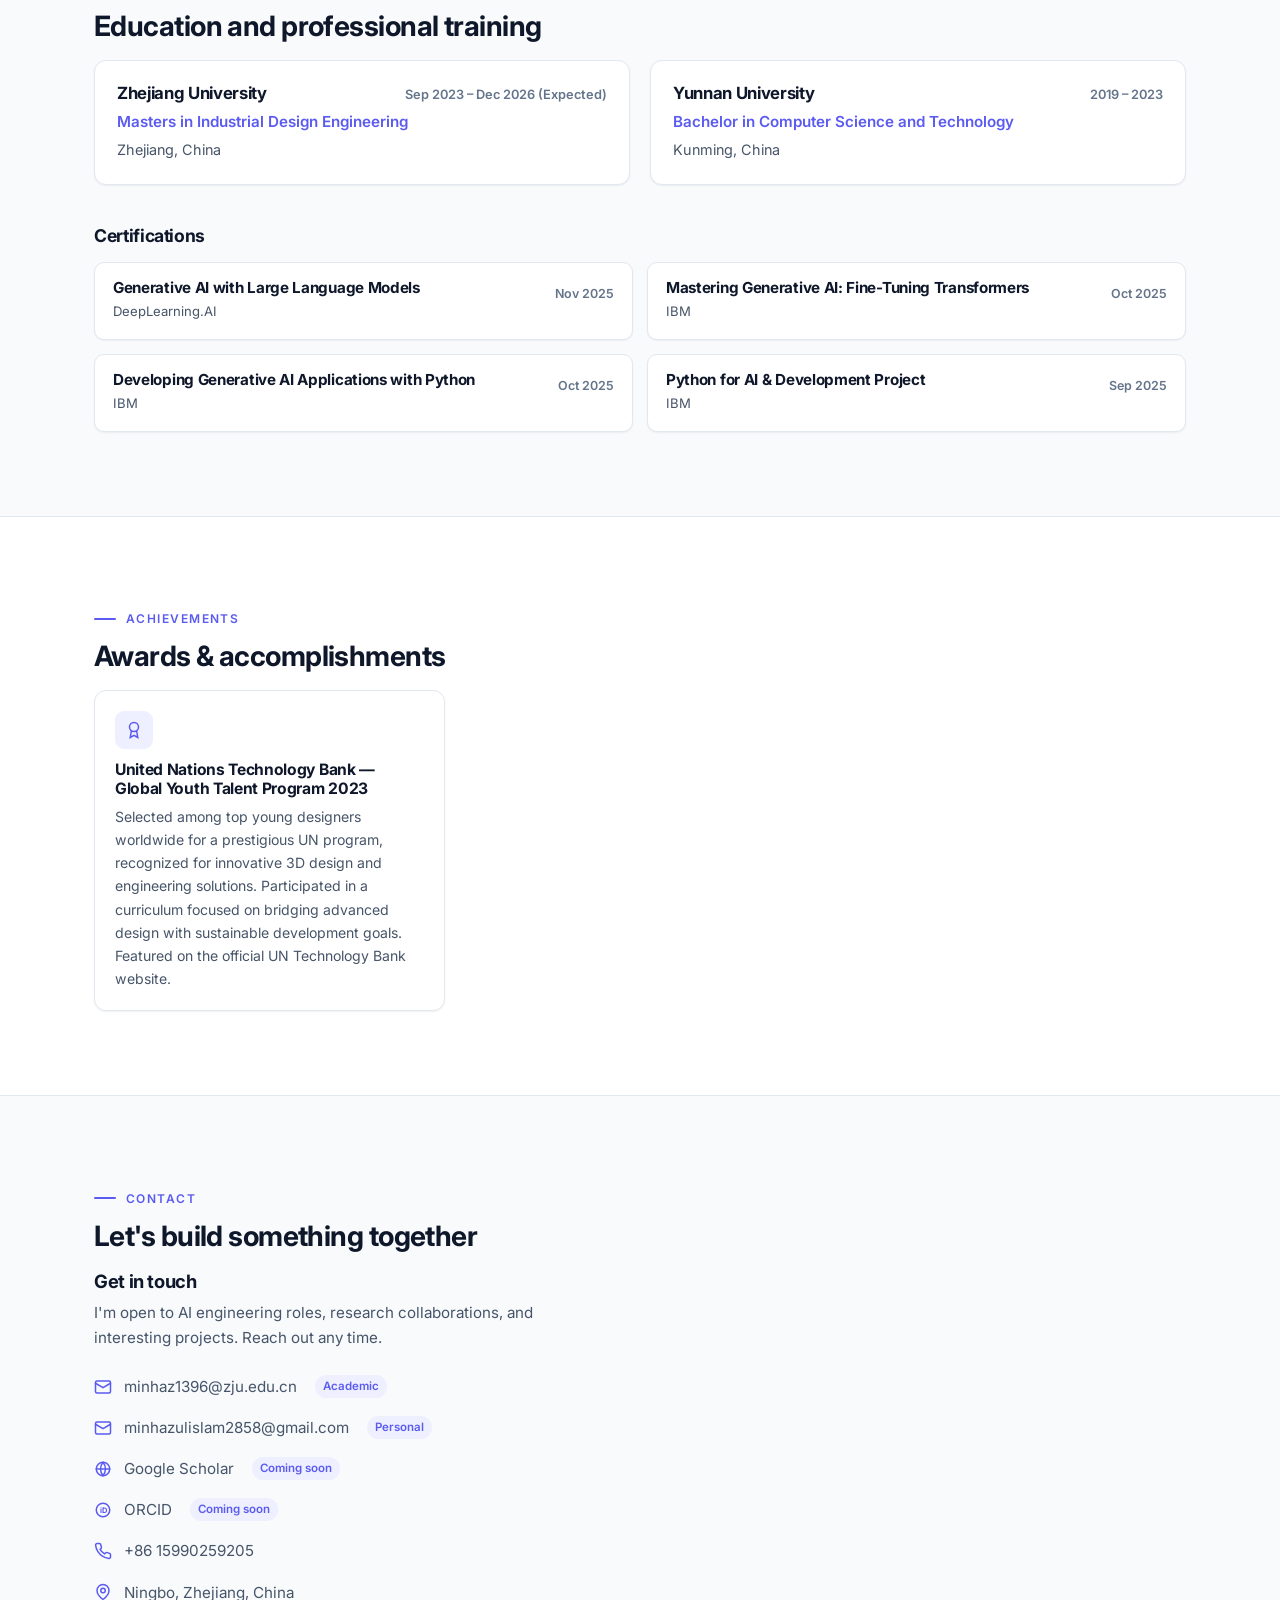
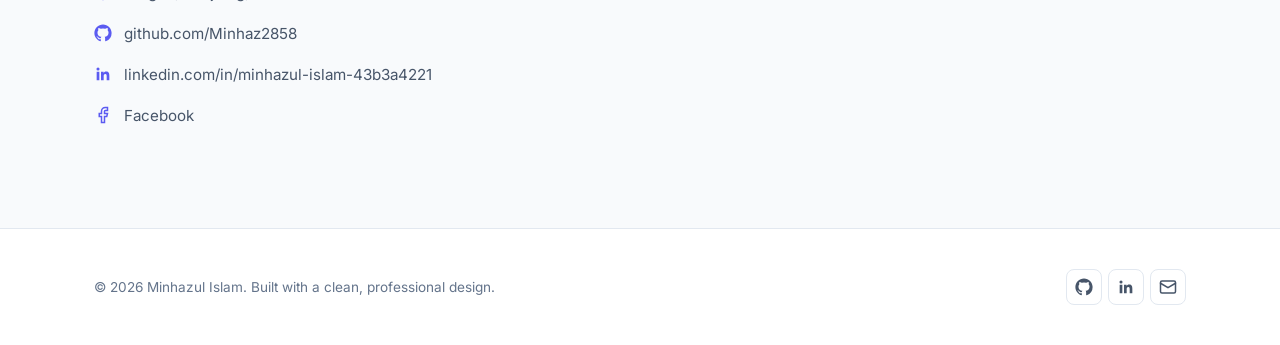
==== commit 41aaee28: "BepsBot featured: remove image caption" ====
--- a/index.html
+++ b/index.html
@@ -182,7 +182,6 @@
             <div class="featured-screenshots">
               <figure class="featured-fig">
                 <img src="assets/bepsbot_re_pipeline.png" alt="BepsBot Recommendation (RE) pipeline — 5 stages from input validation through RAG retrieval, parallel constrained generation, safety filtering, and response assembly" />
-                <figcaption>Figure 5 — Recommendation (RE) pipeline: 5-stage flow with input safety gating, ChromaDB RAG retrieval, parallel constrained generation (3 strategies), and output safety filtering.</figcaption>
               </figure>
             </div>
           </div>
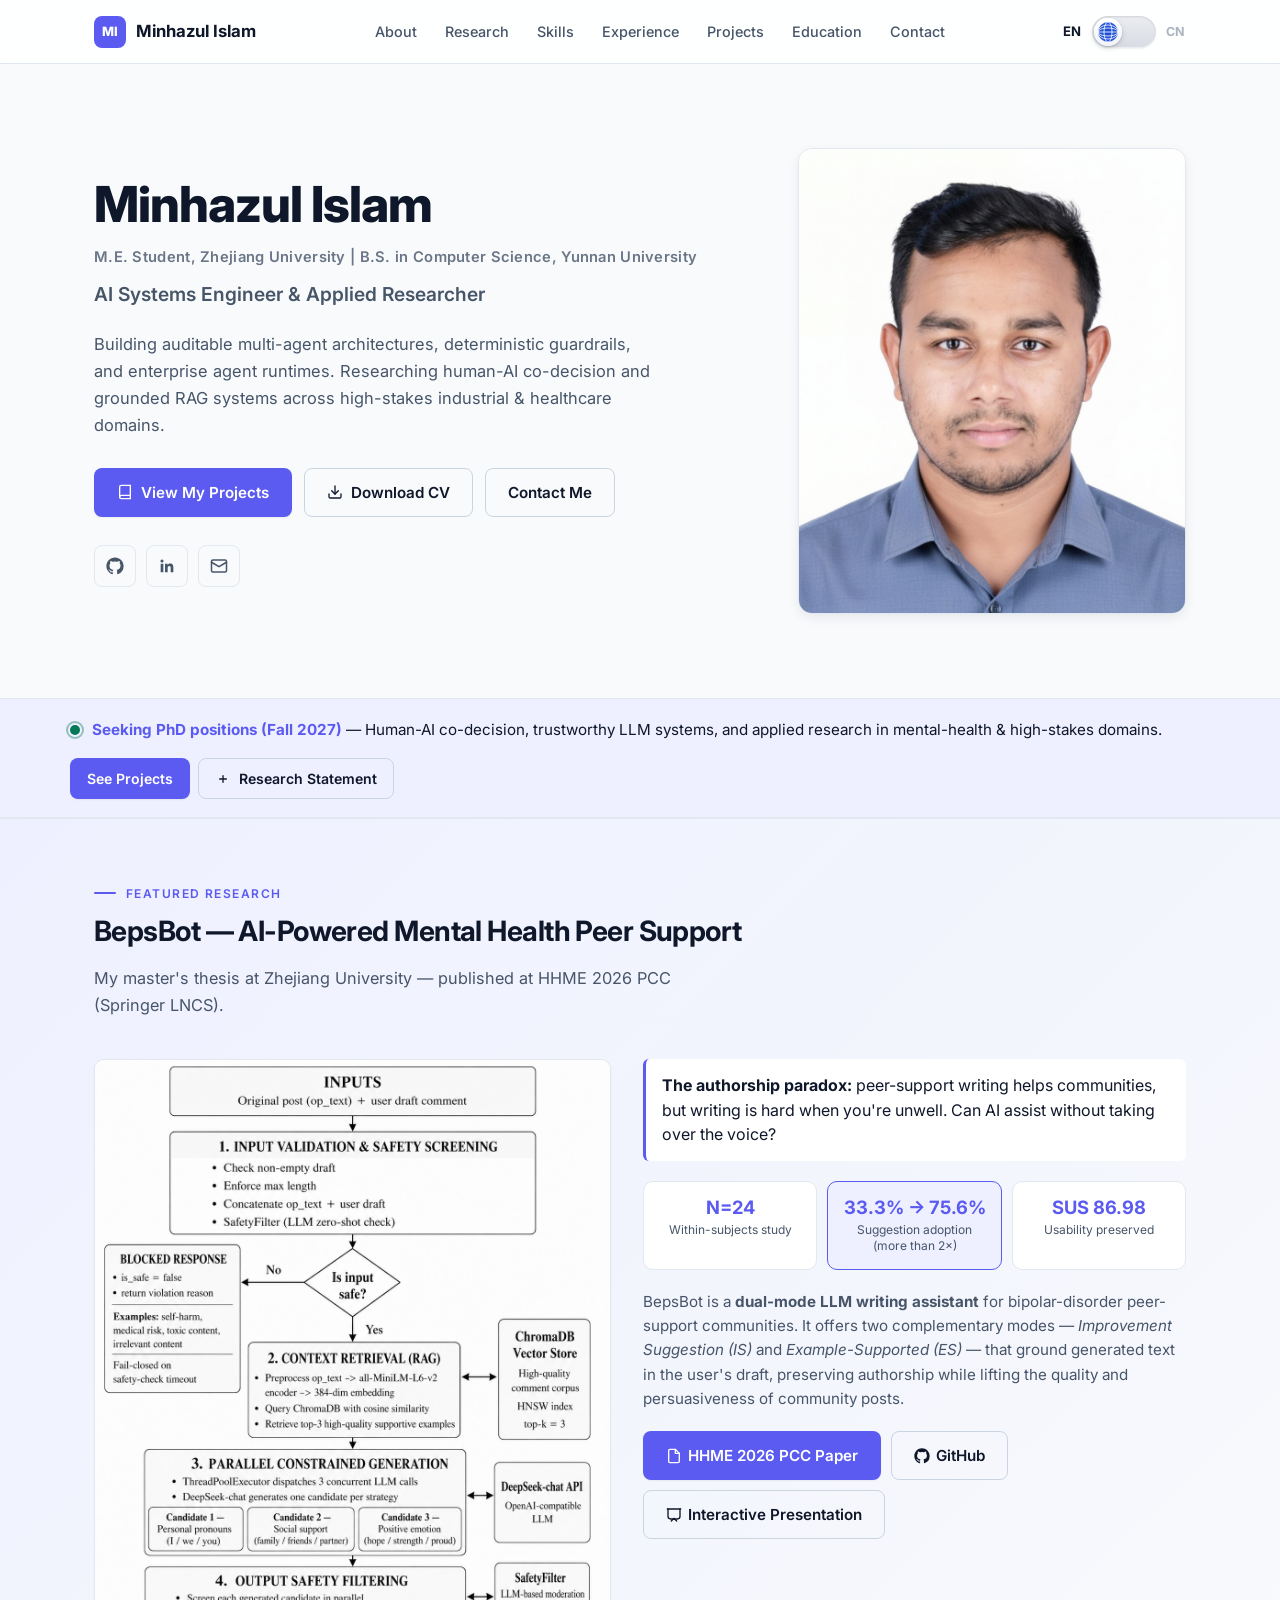
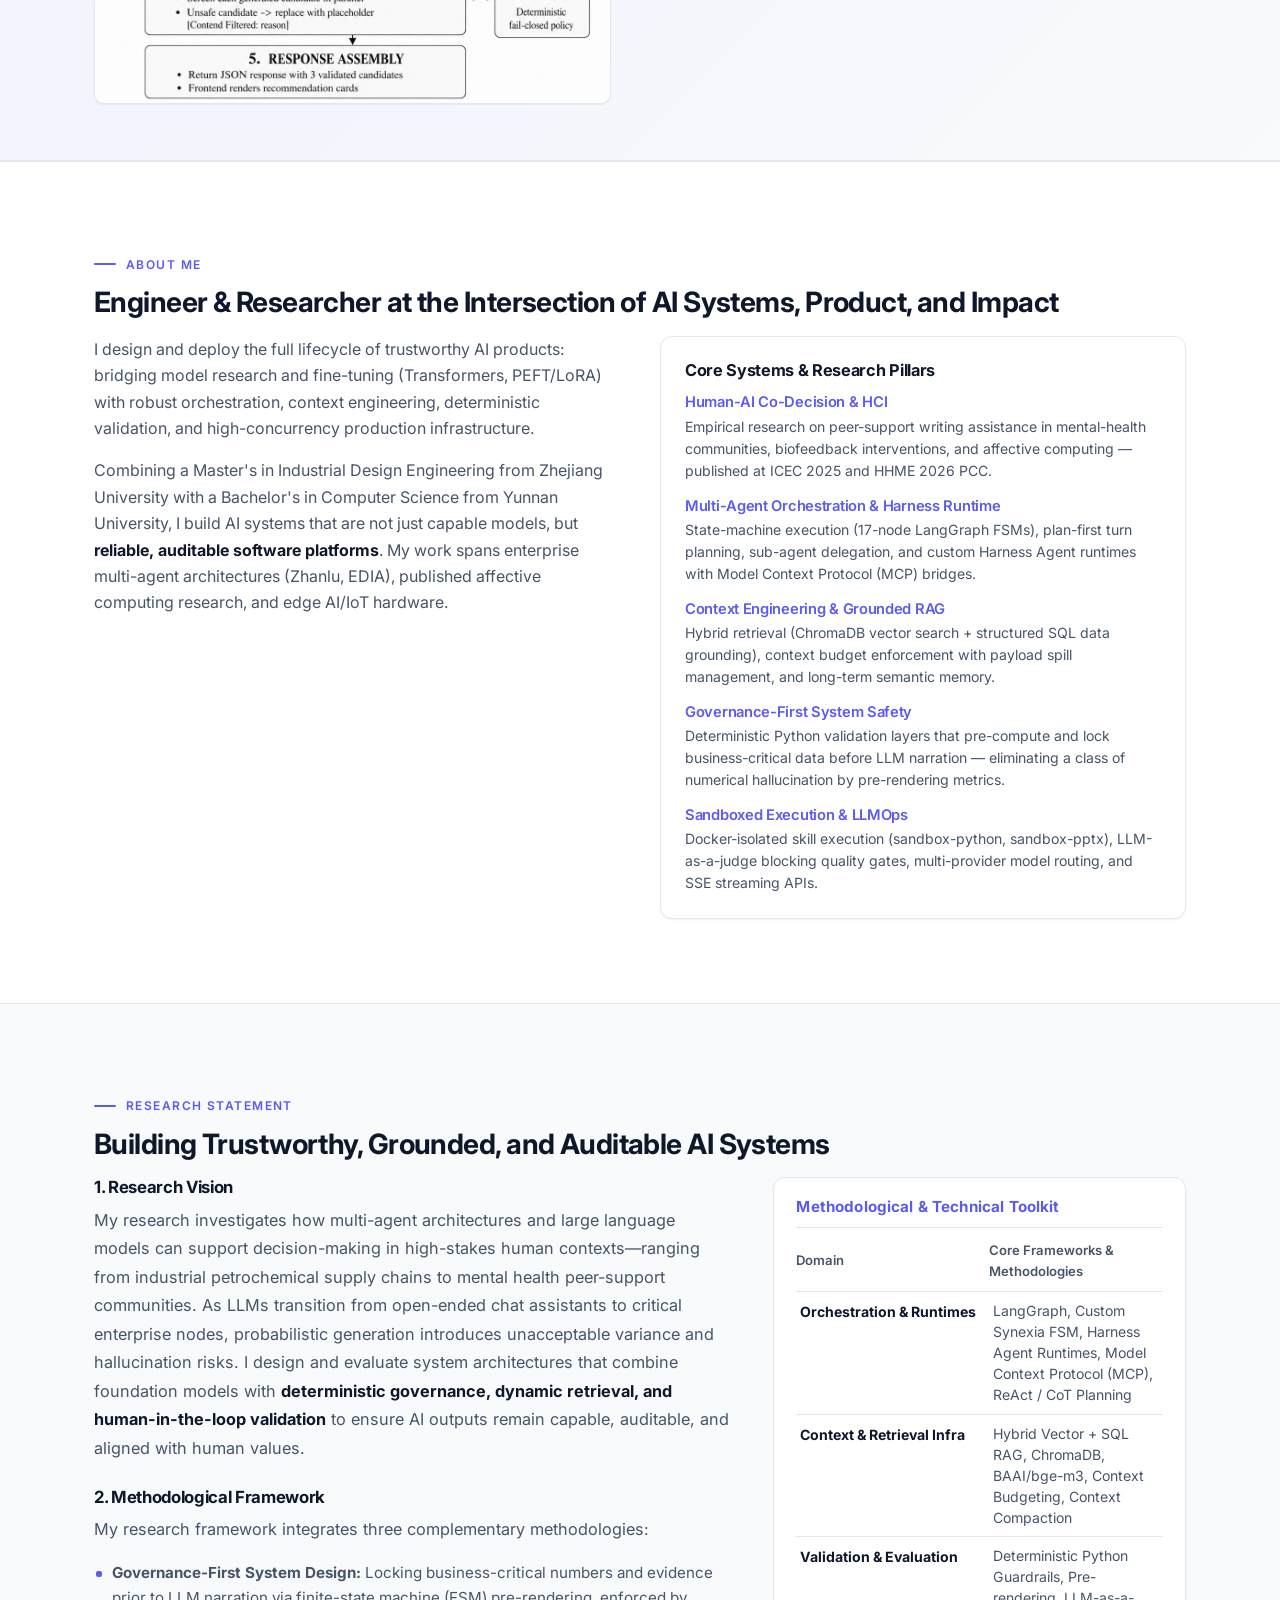
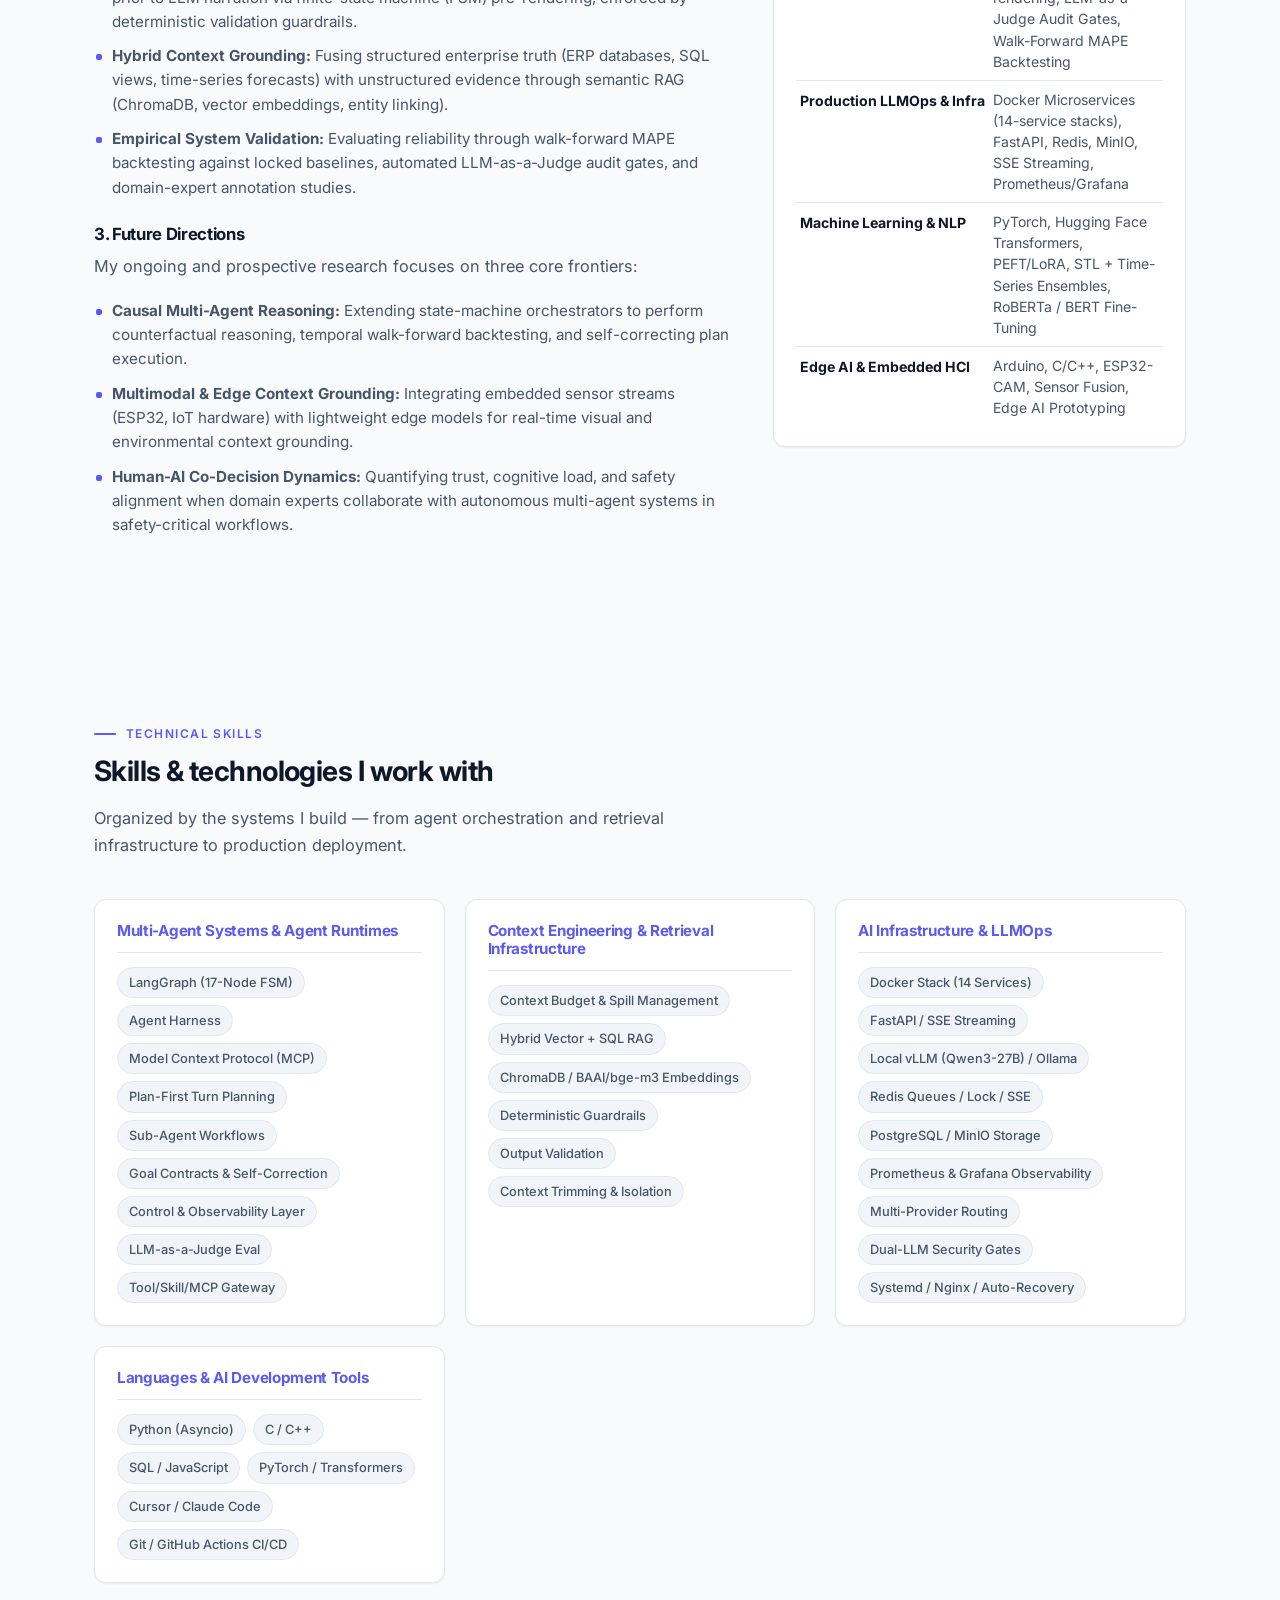
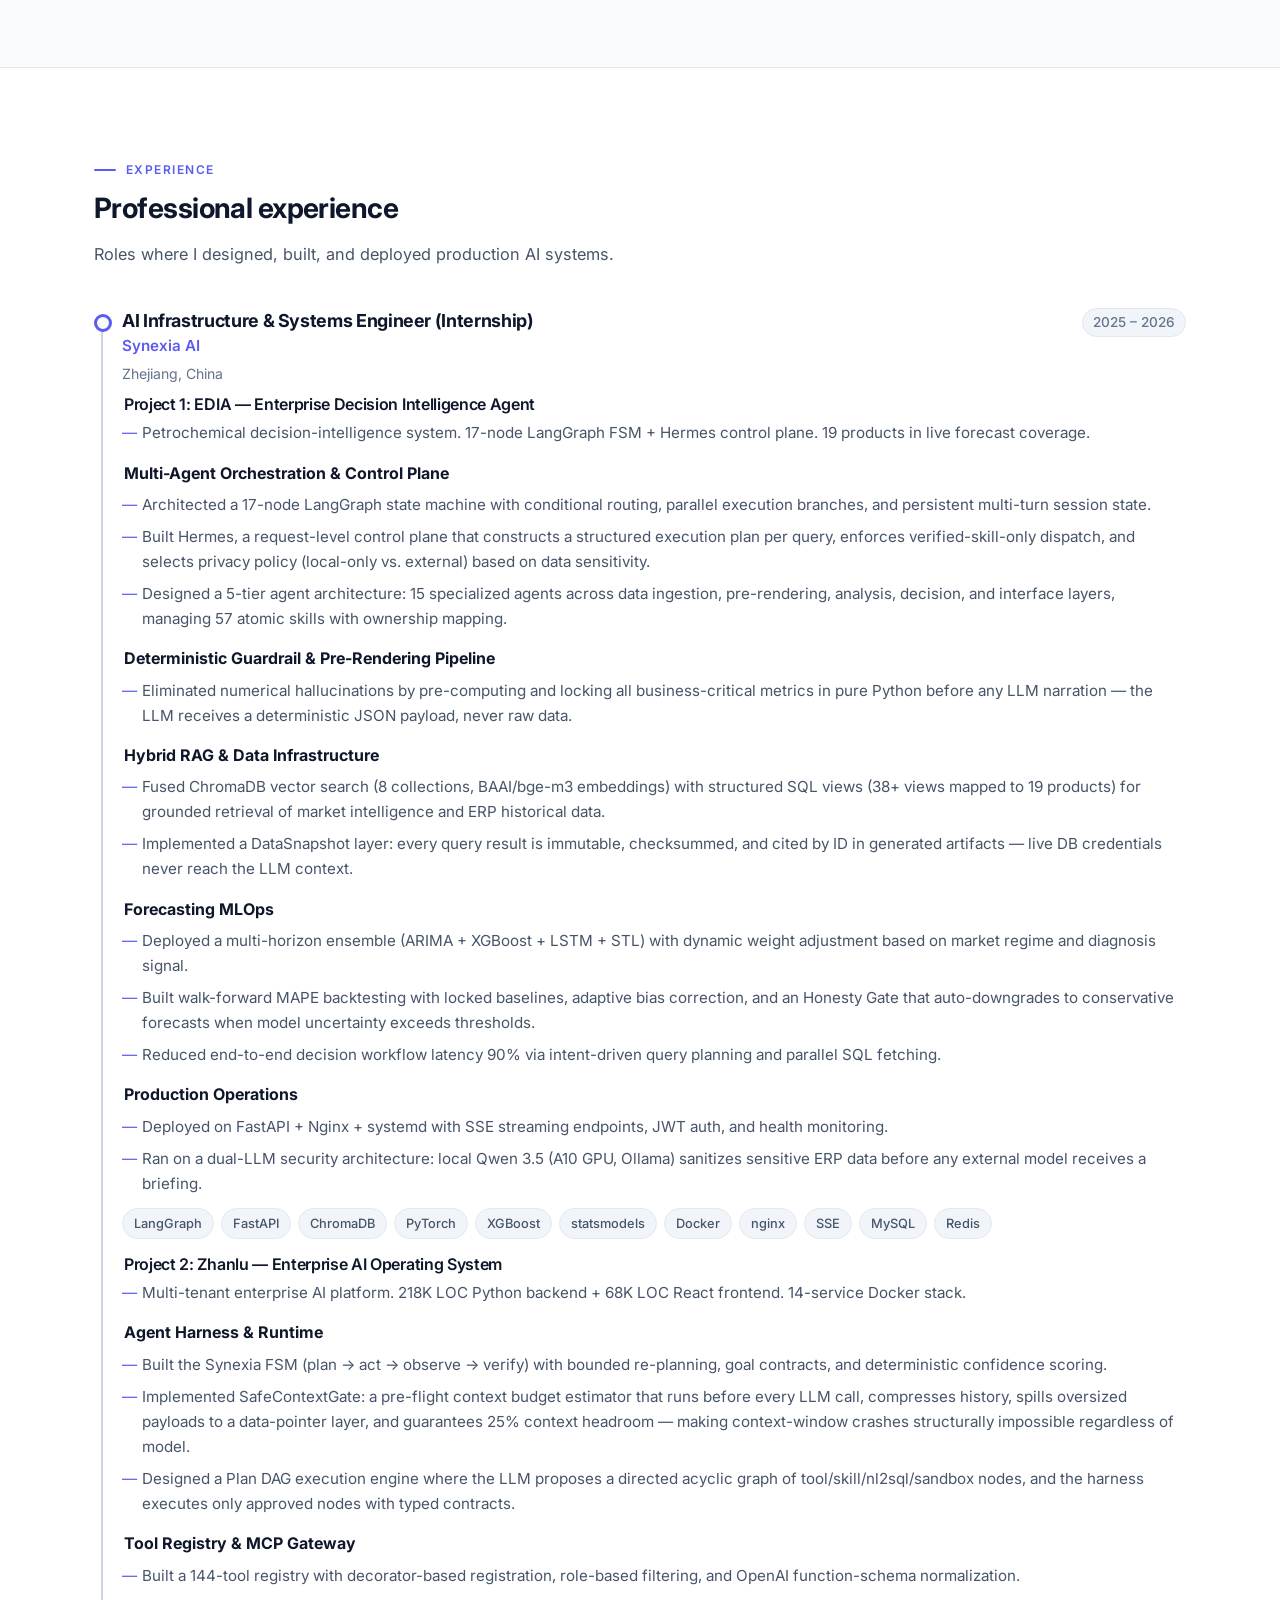
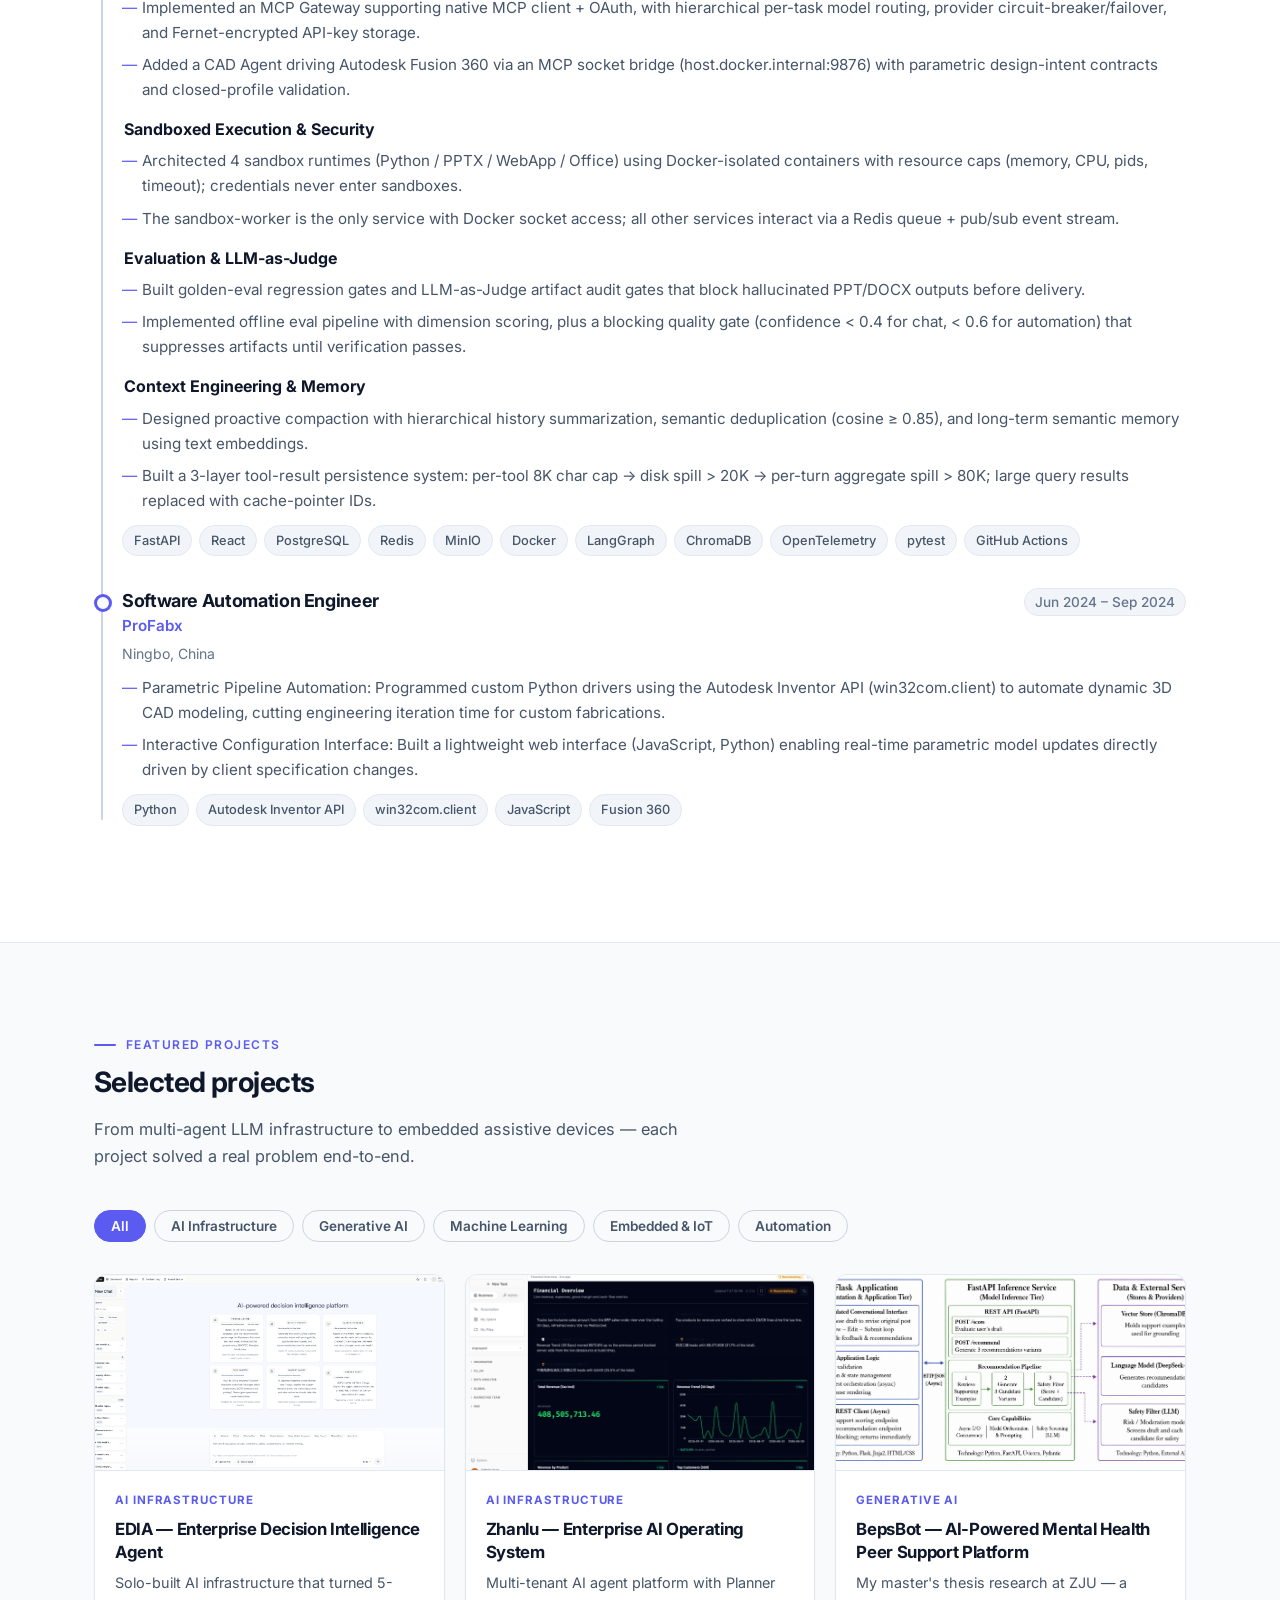
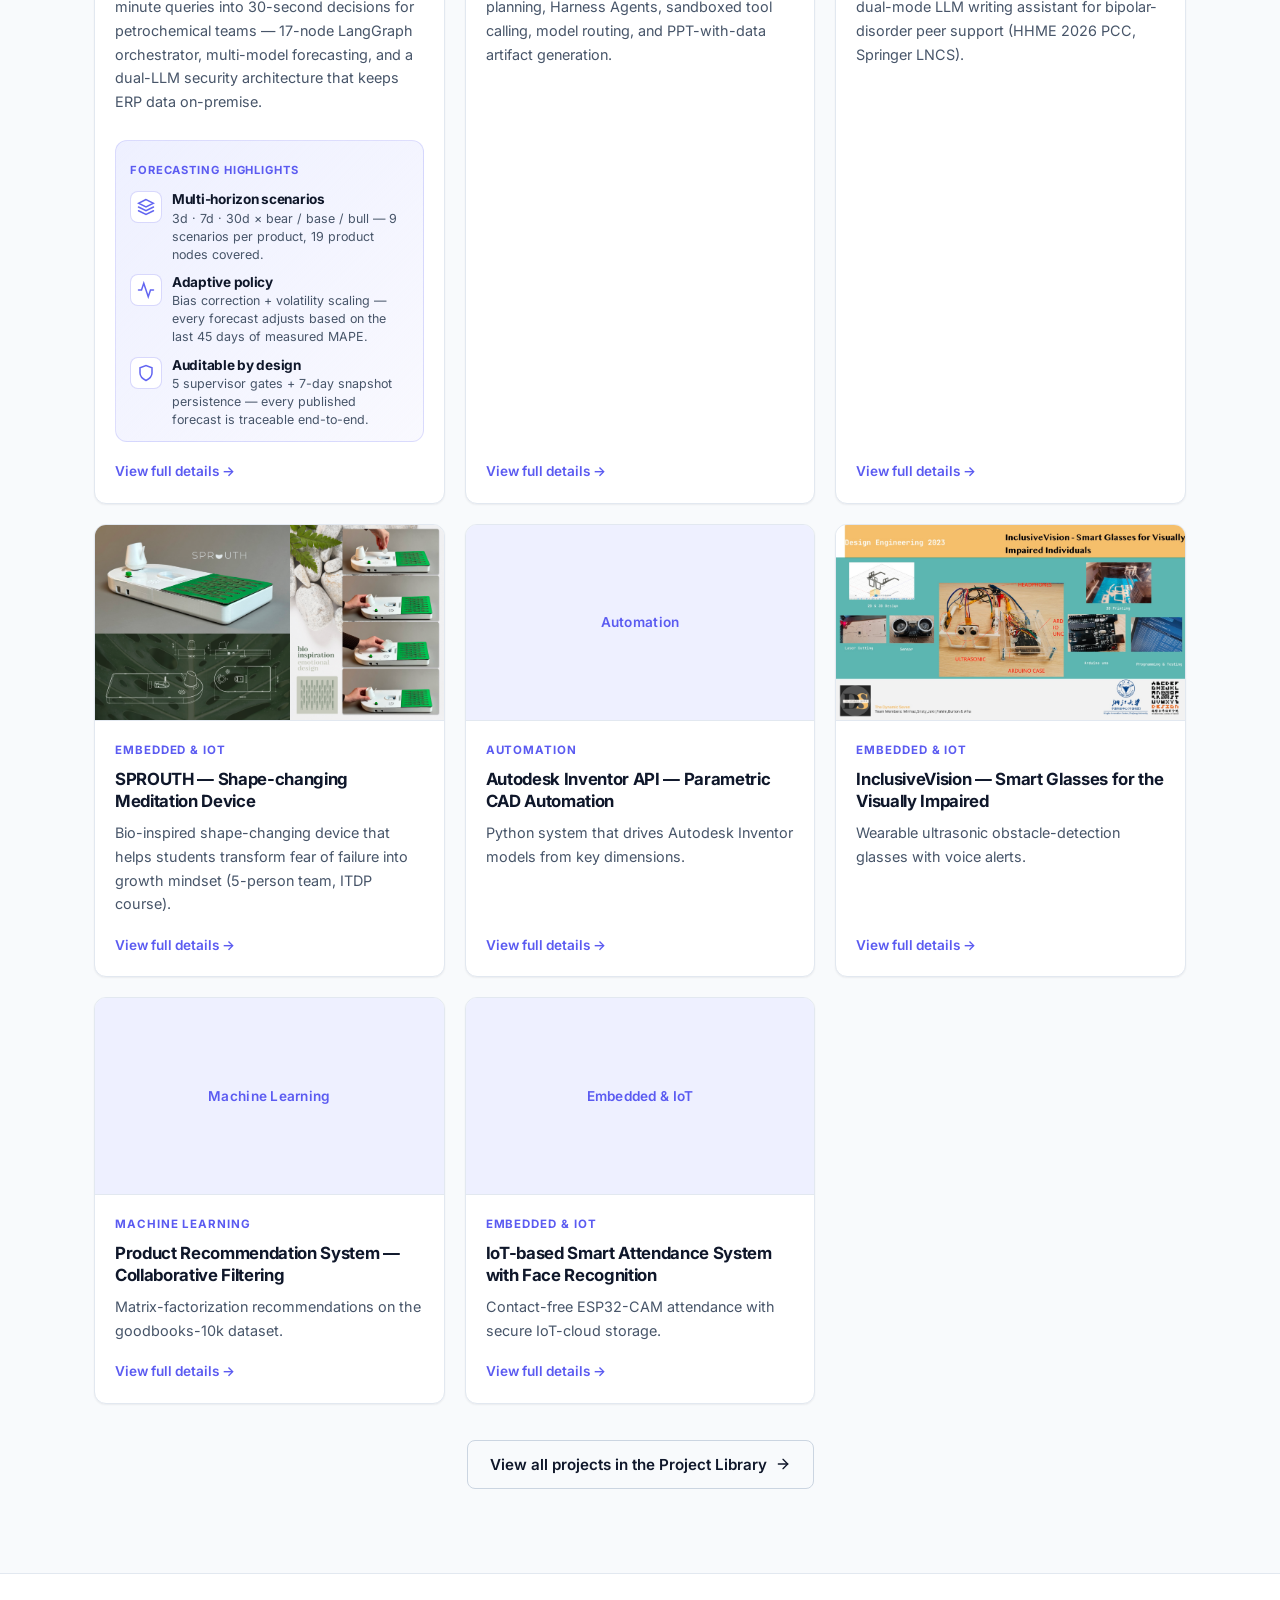
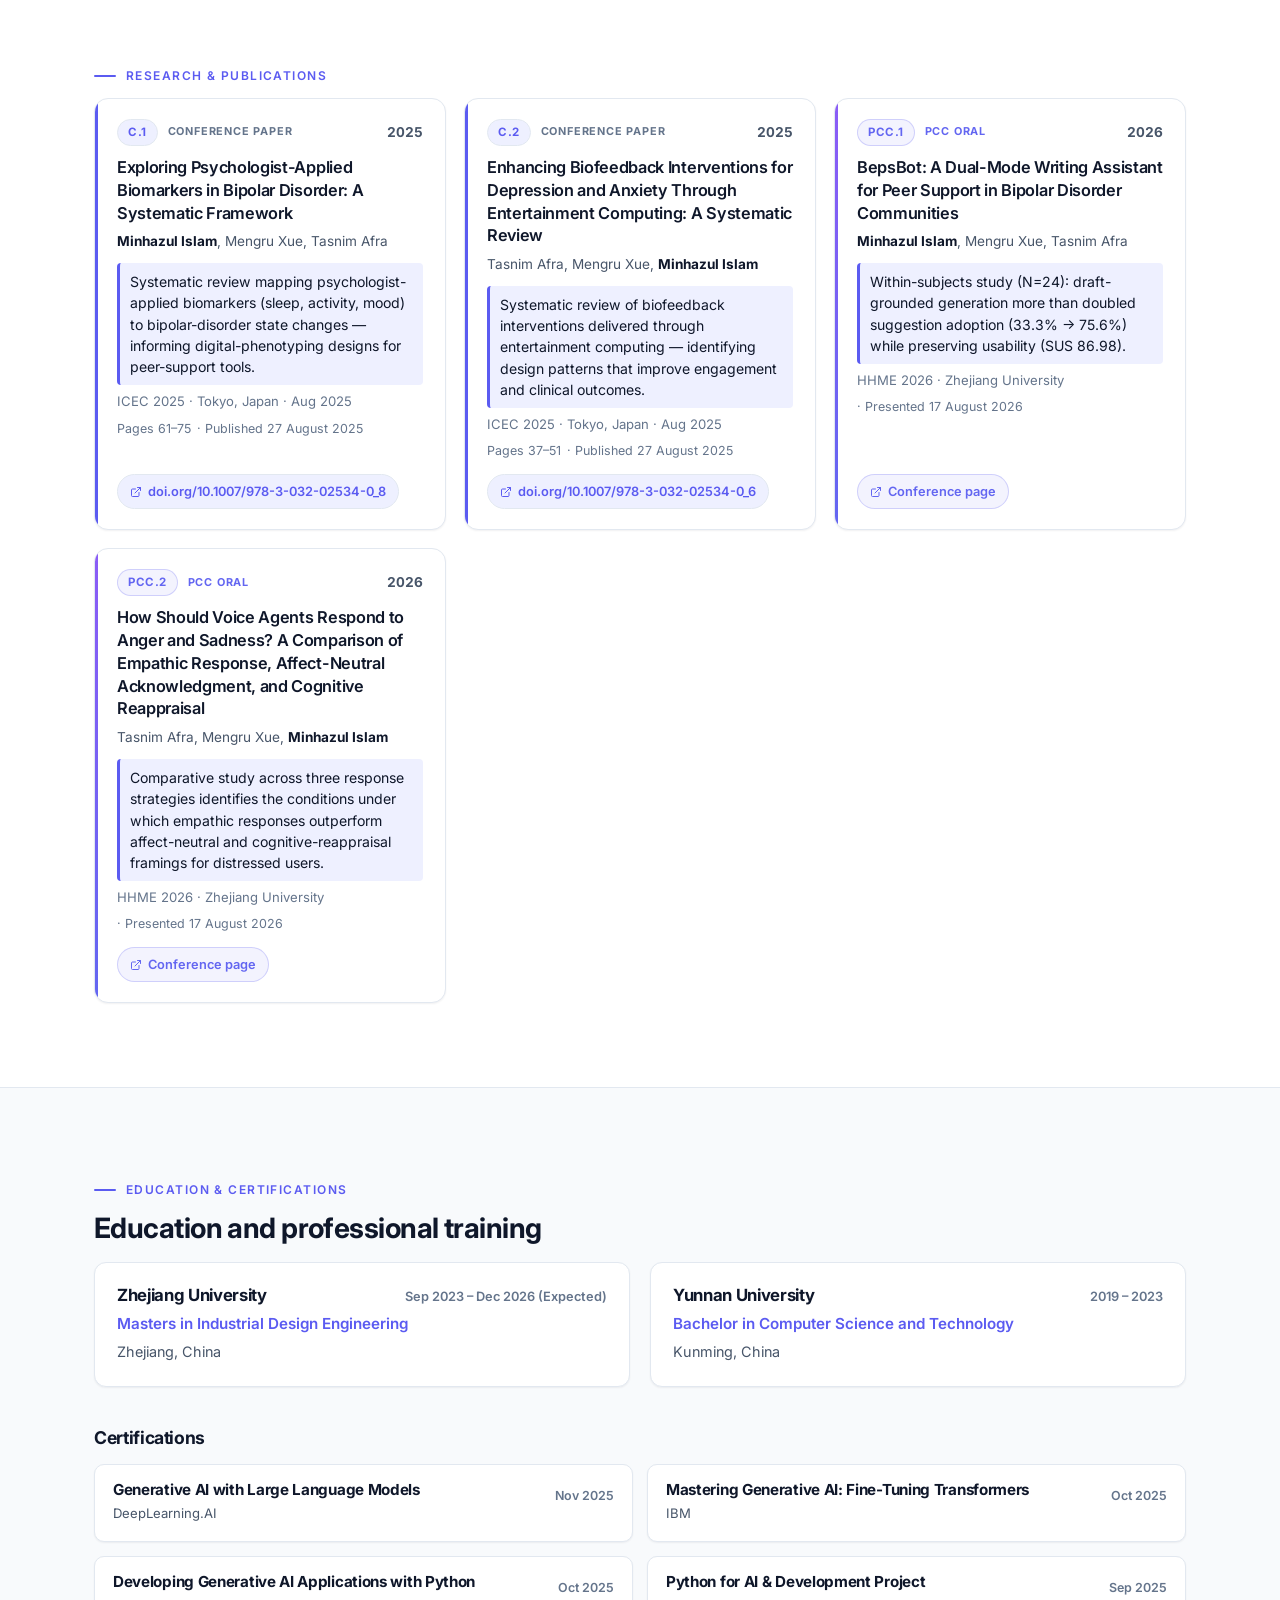
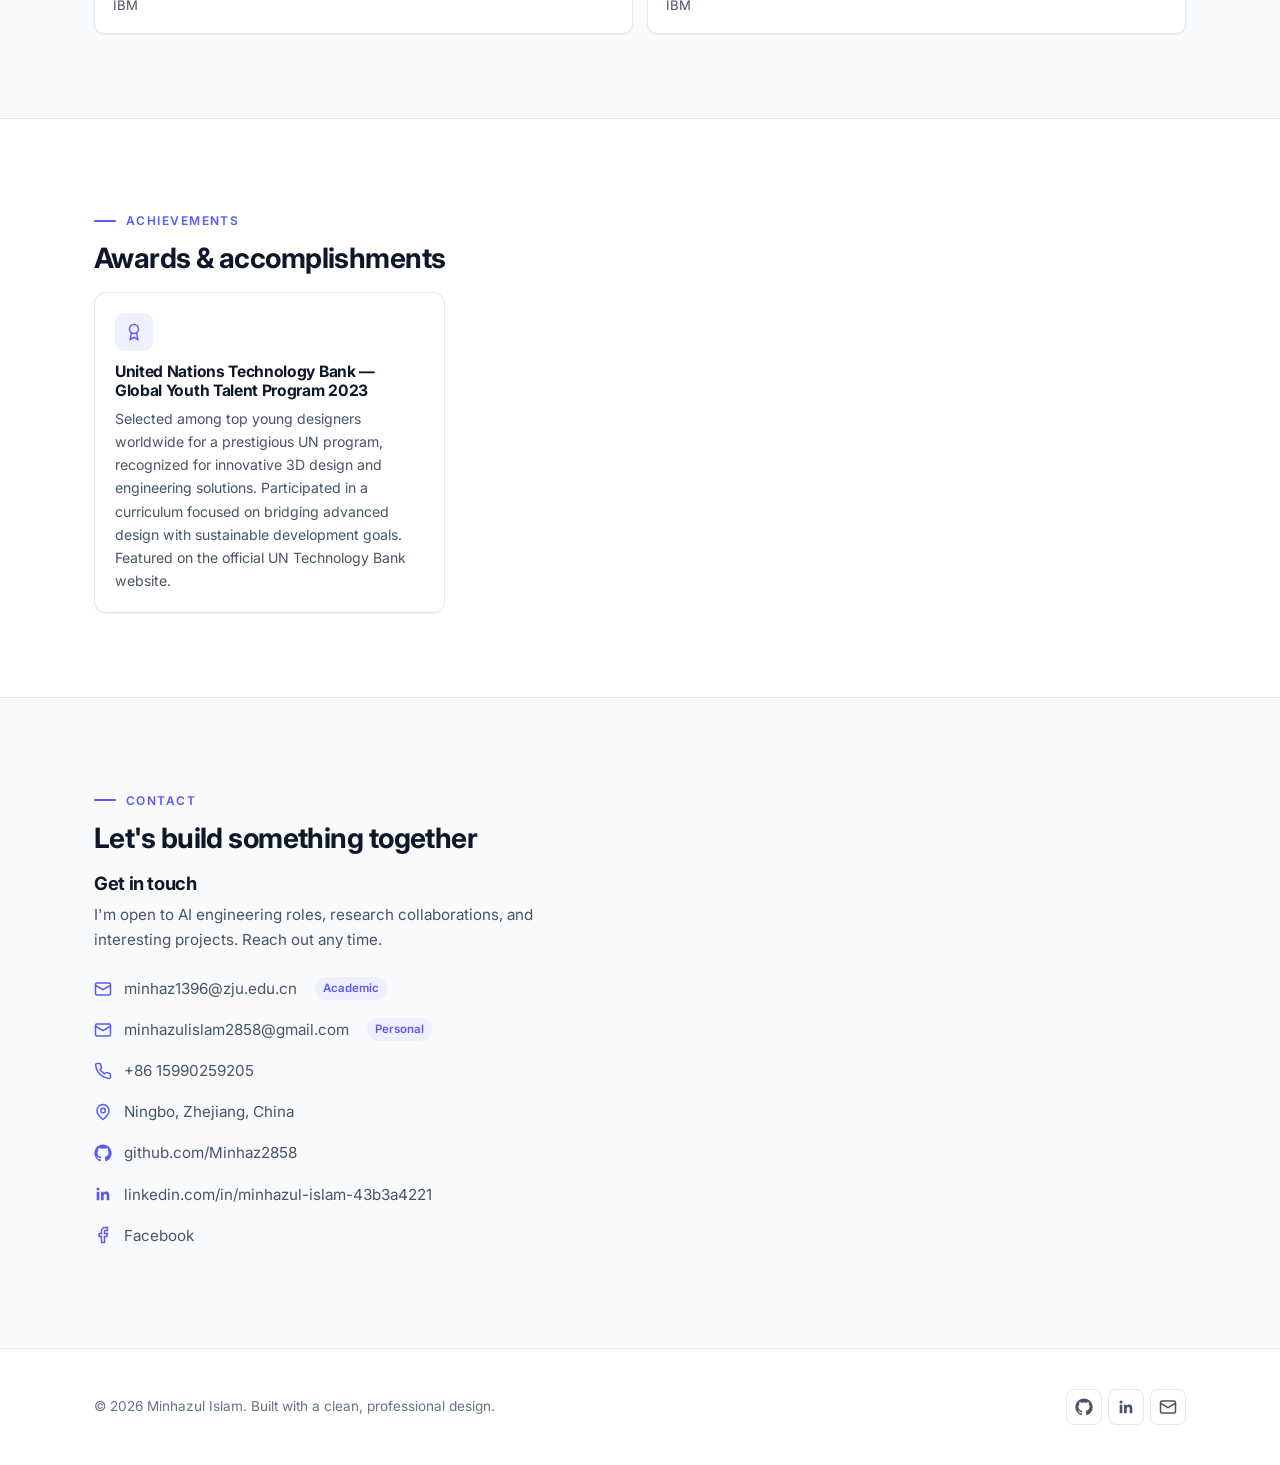
==== commit 314ee7c1: "test" ====
--- a/index.html
+++ b/index.html
@@ -11,11 +11,9 @@
   <link href="https://fonts.googleapis.com/css2?family=Inter:wght@400;500;600;700;800&display=swap" rel="stylesheet" />
   <link rel="stylesheet" href="css/style.css?v=1030" />
   <script>
-    /* Theme init — avoid flash of wrong theme */
+    /* Theme init — landing page is always light, no dark mode */
     (function () {
-      var t = localStorage.getItem("theme");
-      if (!t) t = window.matchMedia("(prefers-color-scheme: dark)").matches ? "dark" : "light";
-      document.documentElement.setAttribute("data-theme", t);
+      document.documentElement.setAttribute("data-theme", "light");
     })();
     /* Lang init — avoid flash of wrong language */
     (function () {
@@ -78,10 +76,6 @@
           </button>
           <span class="lang-switch-side right">CN</span>
         </div>
-        <button class="icon-btn" id="theme-toggle" aria-label="Toggle dark mode" data-i18n-aria="contact.themeAria">
-          <svg id="icon-sun" viewBox="0 0 24 24" fill="none" stroke="currentColor" stroke-width="2" stroke-linecap="round"><circle cx="12" cy="12" r="4"/><path d="M12 2v2M12 20v2M4.9 4.9l1.4 1.4M17.7 17.7l1.4 1.4M2 12h2M20 12h2M4.9 19.1l1.4-1.4M17.7 6.3l1.4-1.4"/></svg>
-          <svg id="icon-moon" viewBox="0 0 24 24" fill="none" stroke="currentColor" stroke-width="2" stroke-linecap="round" style="display:none"><path d="M21 12.8A9 9 0 1 1 11.2 3a7 7 0 0 0 9.8 9.8z"/></svg>
-        </button>
         <button class="icon-btn menu-toggle" id="menu-toggle" aria-label="Open menu">
           <svg id="icon-menu" viewBox="0 0 24 24" fill="none" stroke="currentColor" stroke-width="2" stroke-linecap="round"><path d="M3 6h18M3 12h18M3 18h18"/></svg>
           <svg id="icon-close" viewBox="0 0 24 24" fill="none" stroke="currentColor" stroke-width="2" stroke-linecap="round" style="display:none"><path d="M18 6L6 18M6 6l12 12"/></svg>
@@ -158,10 +152,6 @@
         </p>
         <div class="availability-actions">
           <a href="#projects" class="btn btn-primary" data-i18n="avail.seeProjects">See Projects</a>
-          <a href="assets/Islam_Minhazul_CV.pdf" class="btn btn-secondary" download="Islam_Minhazul_CV.pdf">
-            <svg viewBox="0 0 24 24" fill="none" stroke="currentColor" stroke-width="2" stroke-linecap="round"><path d="M21 15v4a2 2 0 0 1-2 2H5a2 2 0 0 1-2-2v-4"/><path d="M7 10l5 5 5-5"/><path d="M12 15V3"/></svg>
-            <span data-i18n="avail.downloadCv">Download CV (PDF)</span>
-          </a>
           <a href="#research-st" class="btn btn-secondary">
             <svg viewBox="0 0 24 24" fill="none" stroke="currentColor" stroke-width="2" stroke-linecap="round"><path d="M12 7v10"/><path d="M7 12h10"/></svg>
             <span data-i18n="avail.researchSt">Research Statement</span>
@@ -415,16 +405,7 @@
                 <a href="mailto:minhazulislam2858@gmail.com">minhazulislam2858@gmail.com</a>
                 <span class="contact-tag">Personal</span>
               </li>
-              <li>
-                <svg viewBox="0 0 24 24" fill="none" stroke="currentColor" stroke-width="2" stroke-linecap="round"><circle cx="12" cy="12" r="9"/><path d="M3 12h18M12 3a14 14 0 0 1 0 18M12 3a14 14 0 0 0 0 18"/></svg>
-                <a href="https://scholar.google.com/citations?user=PLACEHOLDER" target="_blank" rel="noopener">Google Scholar</a>
-                <span class="contact-tag">Coming soon</span>
-              </li>
-              <li>
-                <svg viewBox="0 0 24 24" fill="currentColor"><circle cx="12" cy="12" r="9" fill="none" stroke="currentColor" stroke-width="2"/><text x="12" y="16" text-anchor="middle" font-size="10" font-weight="700" fill="currentColor">iD</text></svg>
-                <a href="https://orcid.org/0000-0000-0000-0000" target="_blank" rel="noopener">ORCID</a>
-                <span class="contact-tag">Coming soon</span>
-              </li>
+              
               <li>
                 <svg viewBox="0 0 24 24" fill="none" stroke="currentColor" stroke-width="2" stroke-linecap="round"><path d="M22 16.92v3a2 2 0 0 1-2.18 2 19.79 19.79 0 0 1-8.63-3.07 19.5 19.5 0 0 1-6-6 19.79 19.79 0 0 1-3.07-8.67A2 2 0 0 1 4.11 2h3a2 2 0 0 1 2 1.72c.13.96.36 1.9.7 2.81a2 2 0 0 1-.45 2.11L8.09 9.91a16 16 0 0 0 6 6l1.27-1.27a2 2 0 0 1 2.11-.45c.91.34 1.85.57 2.81.7A2 2 0 0 1 22 16.92z"/></svg>
                 <a href="tel:+8615990259205">+86 15990259205</a>
--- a/css/style.css
+++ b/css/style.css
@@ -610,6 +610,7 @@
 .timeline-item .tl-project-name:first-of-type { margin-top: 8px; }
 .timeline-item ul li { color: var(--text-muted); font-size: 0.95rem; padding-left: 20px; position: relative; margin-bottom: 7px; }
 .timeline-item ul li::before { content: "—"; position: absolute; left: 0; color: var(--accent); }
+.tl-headline { margin: 14px 0 6px; padding-left: 2px; font-weight: 700; font-size: 1rem; color: var(--text); }
 .tl-tech { margin-top: 12px; }
 
 /* ---------- Projects (home) ---------- */
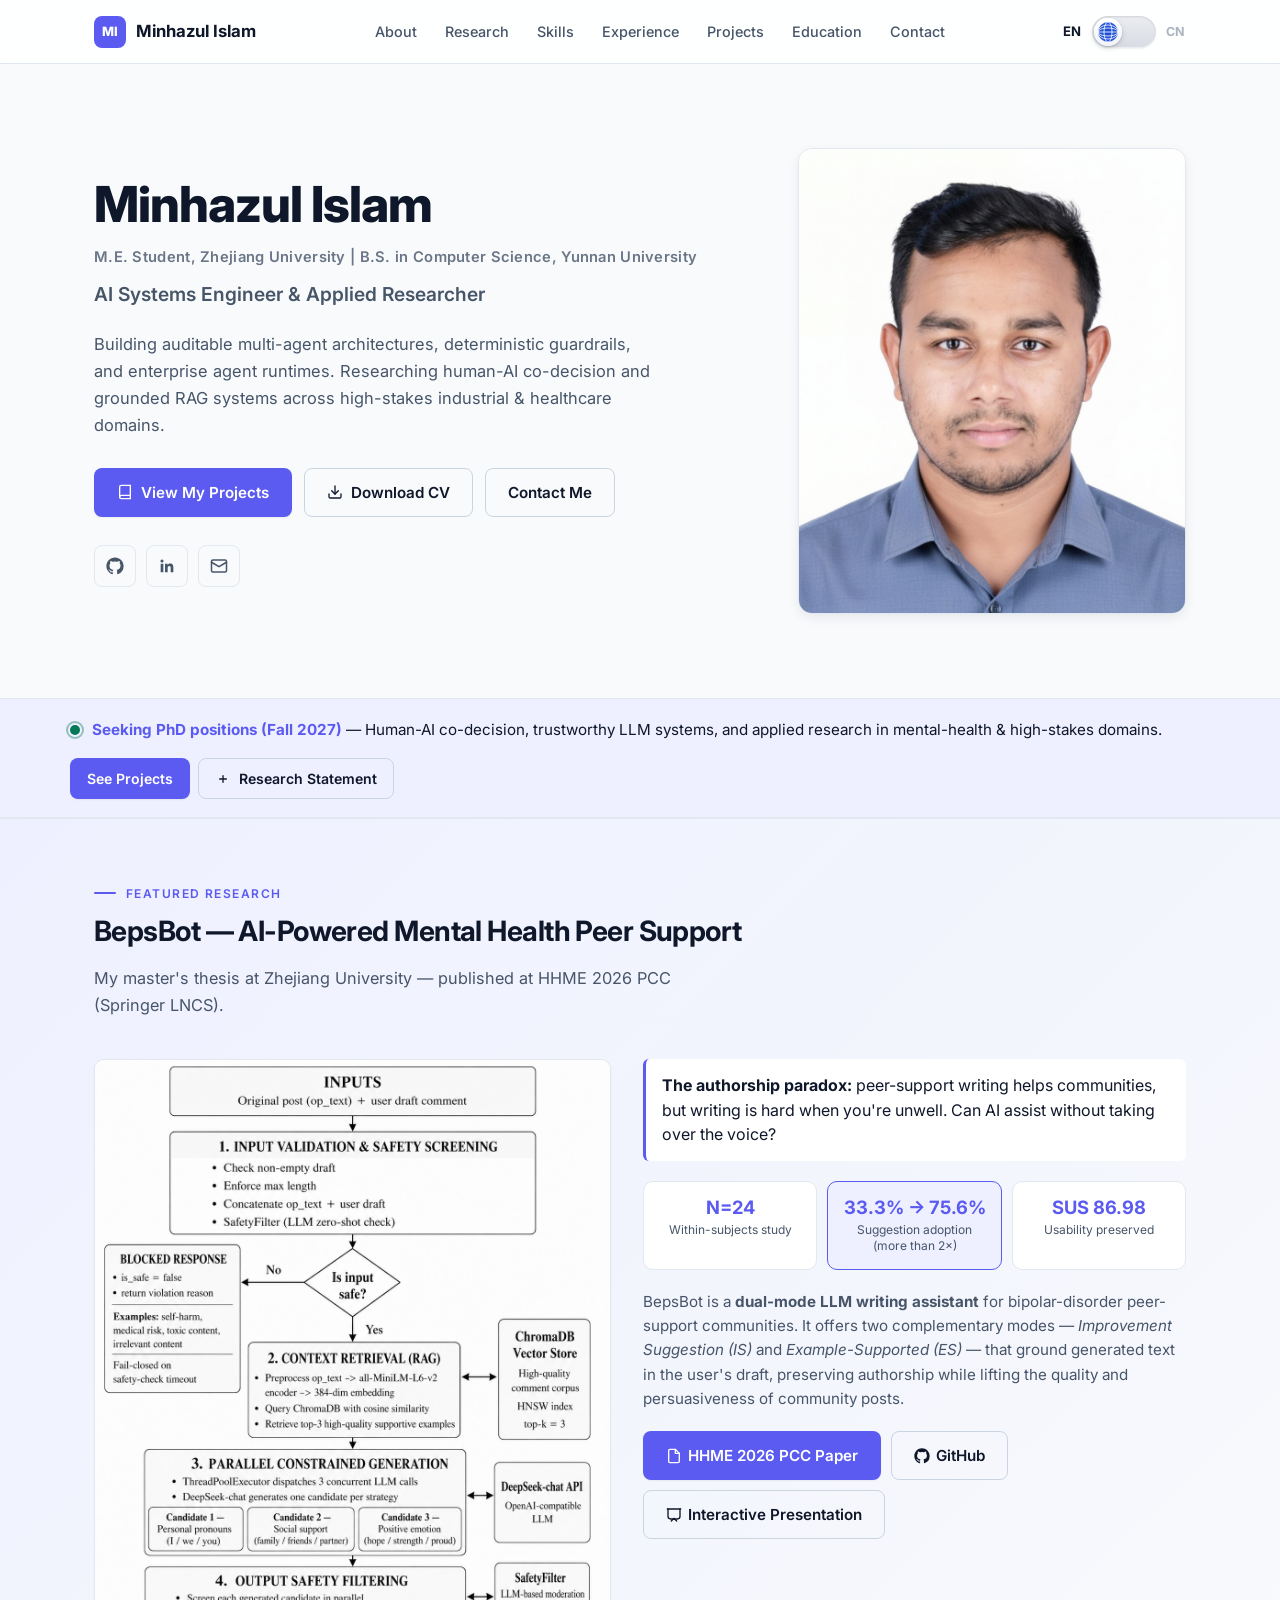
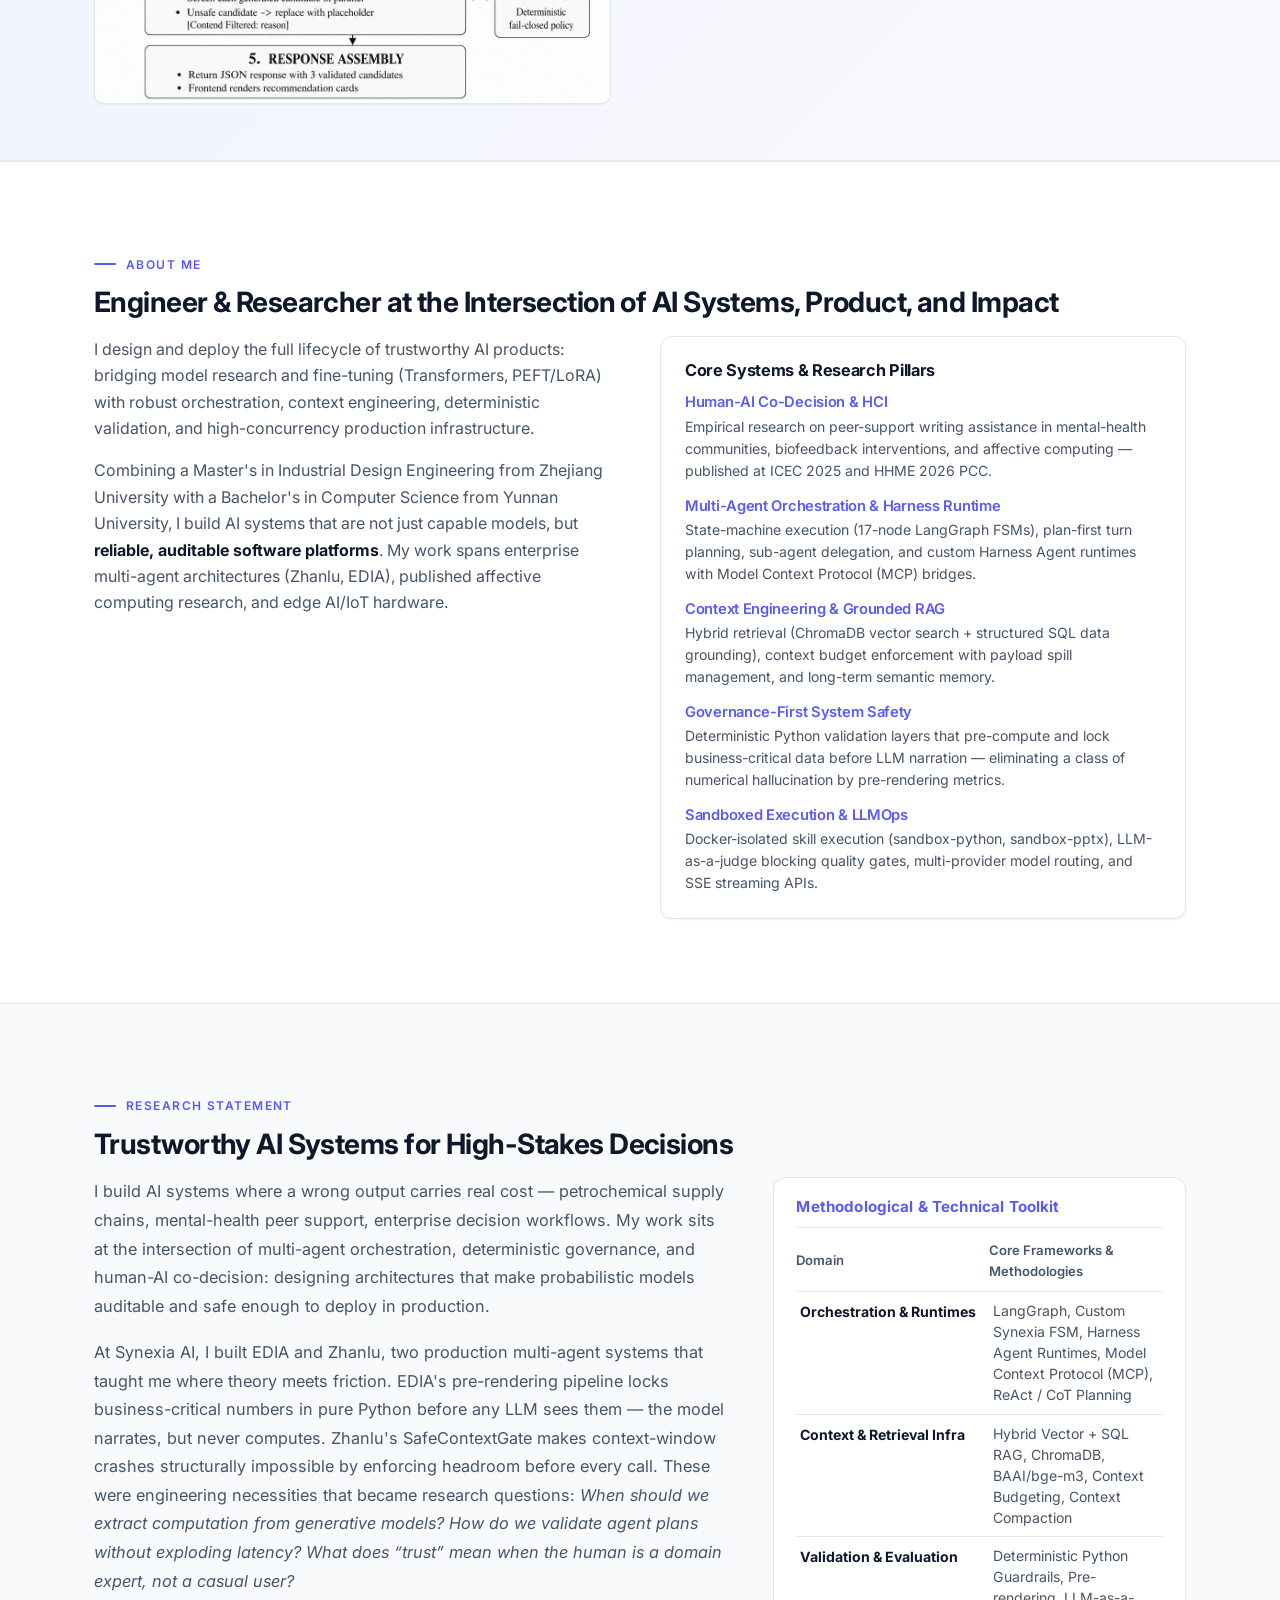
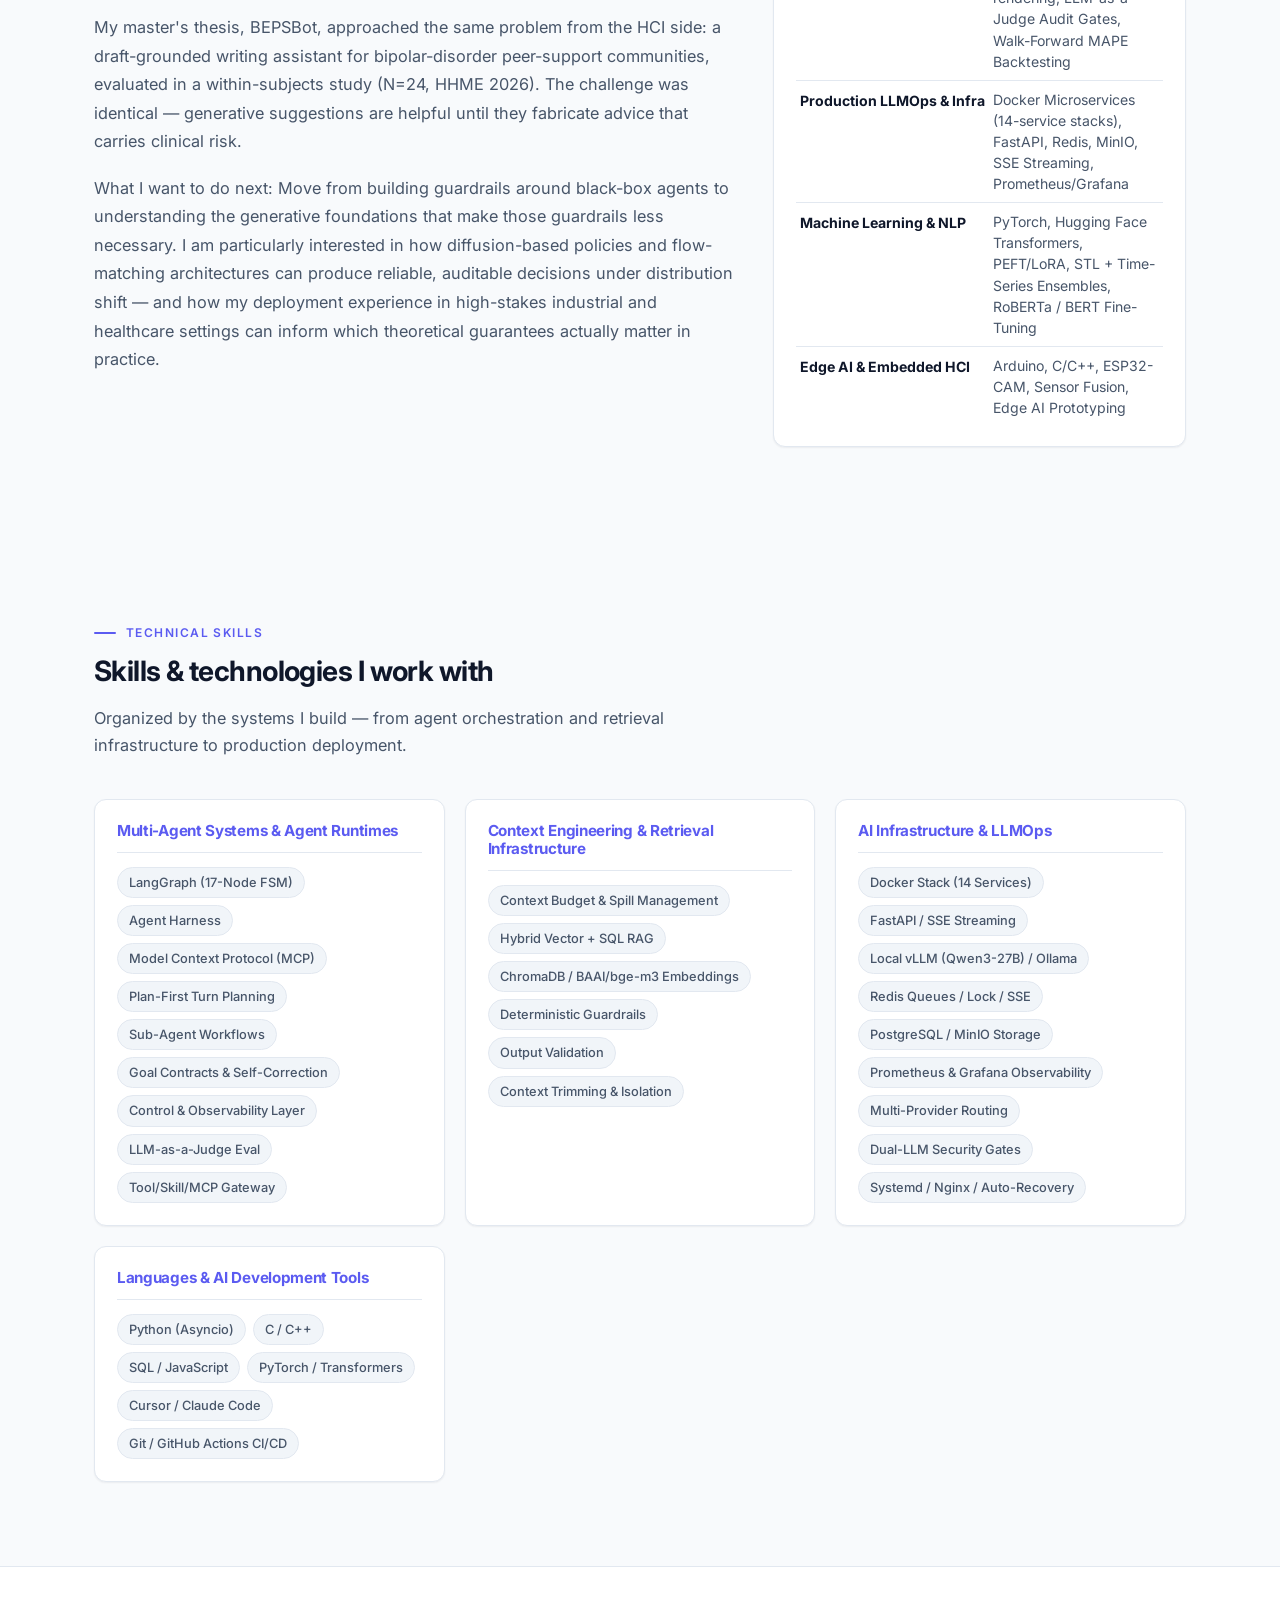
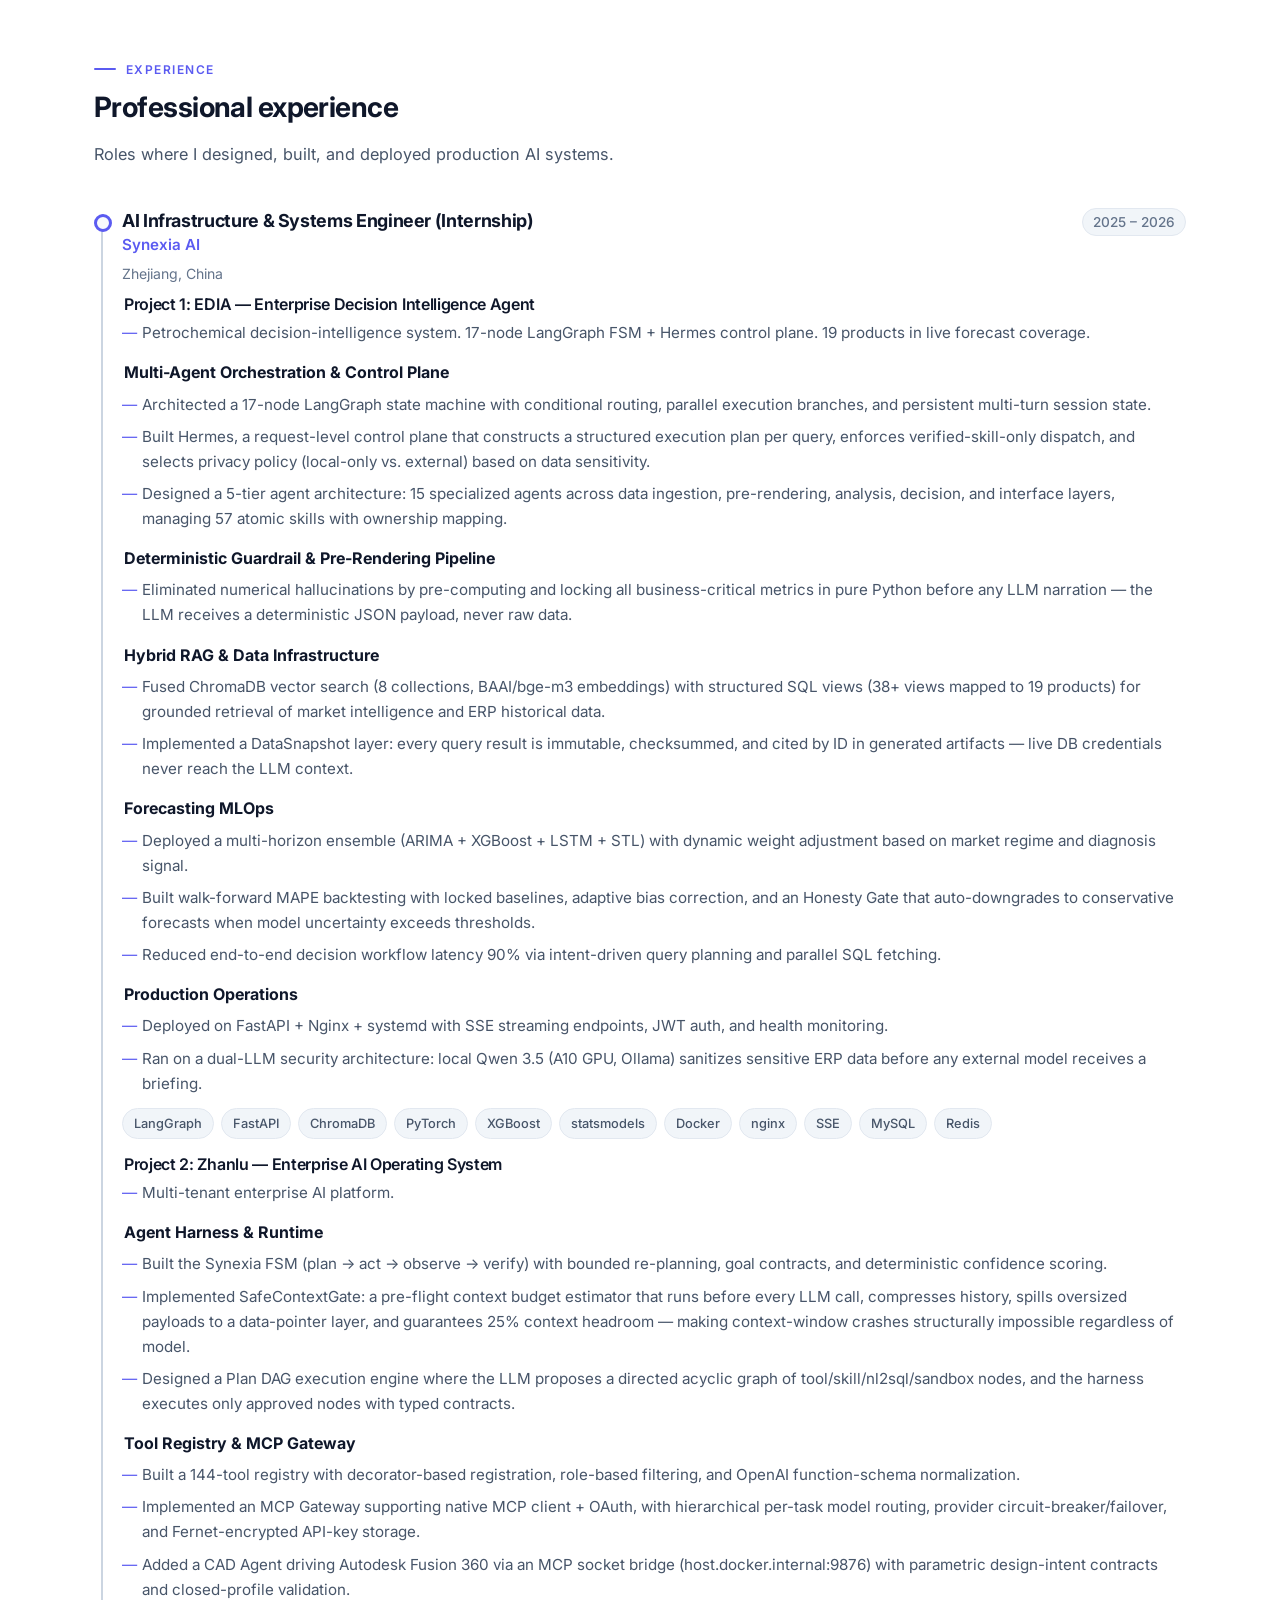
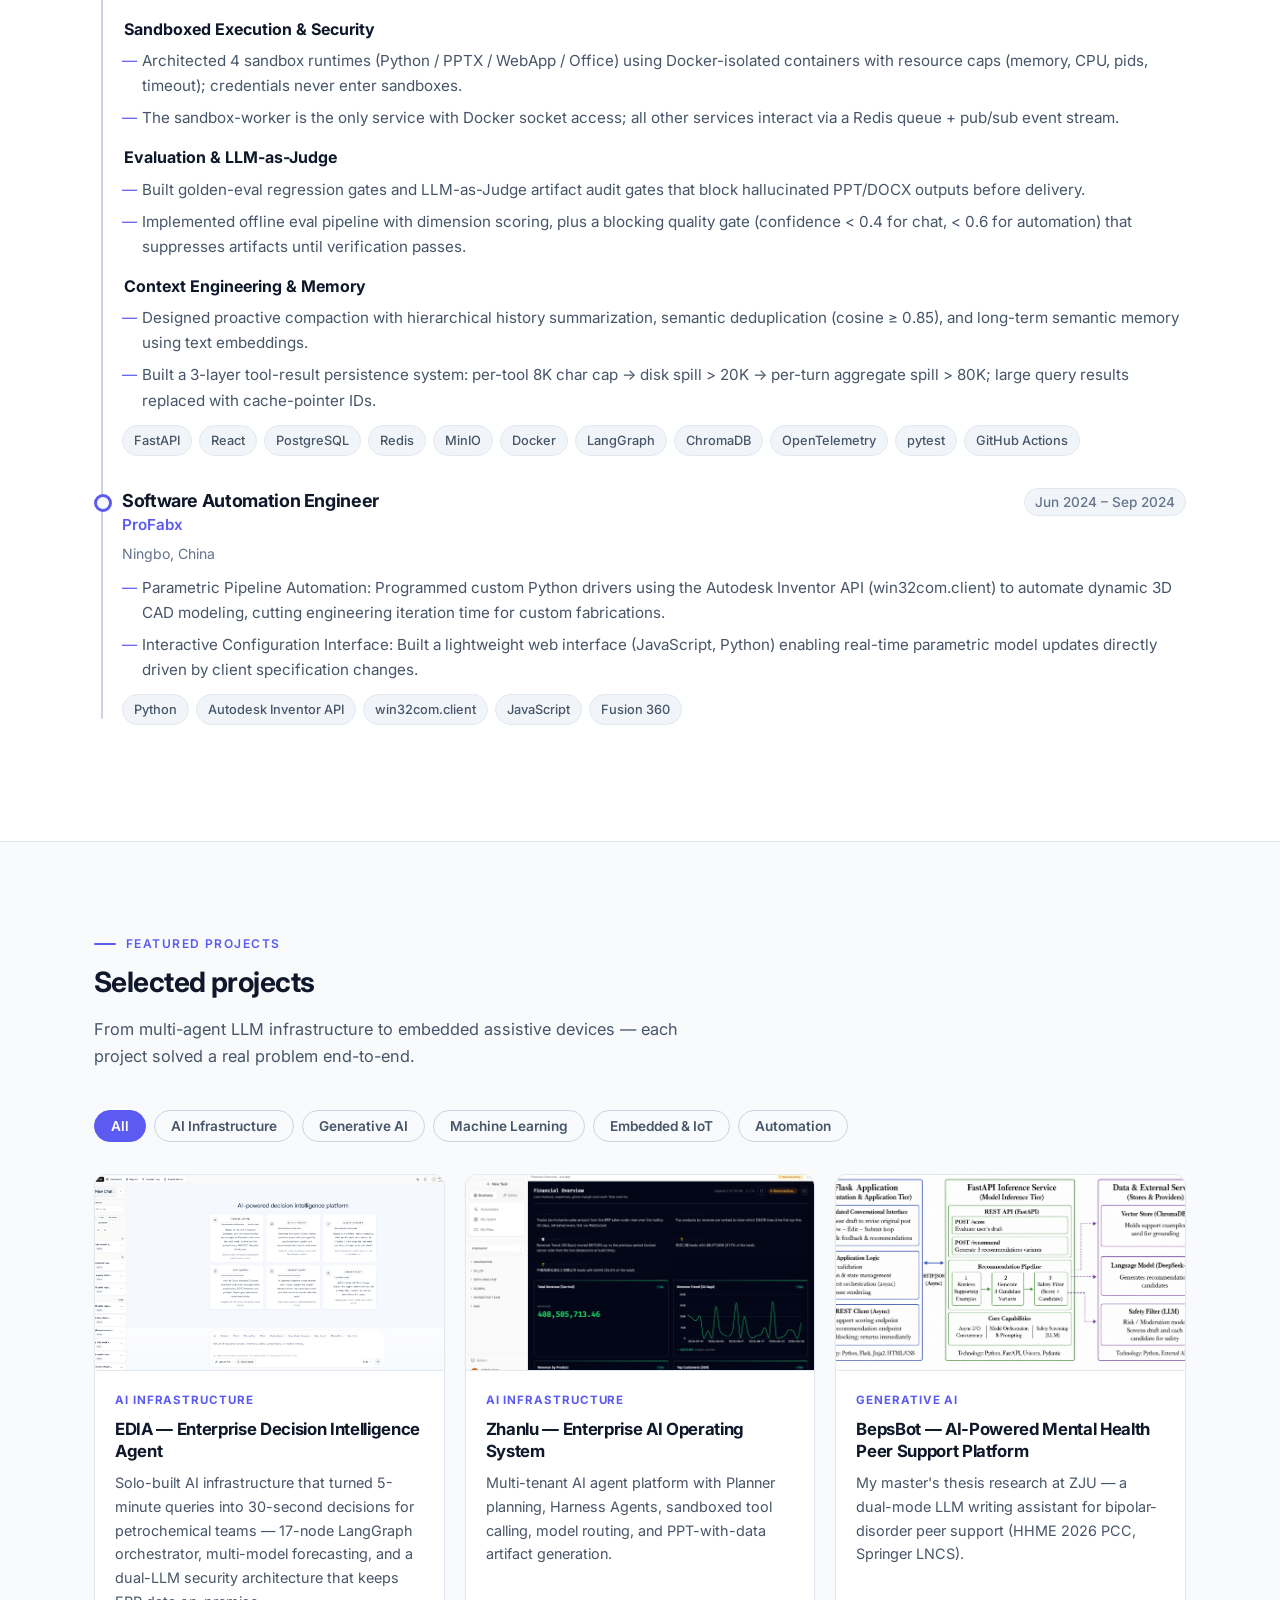
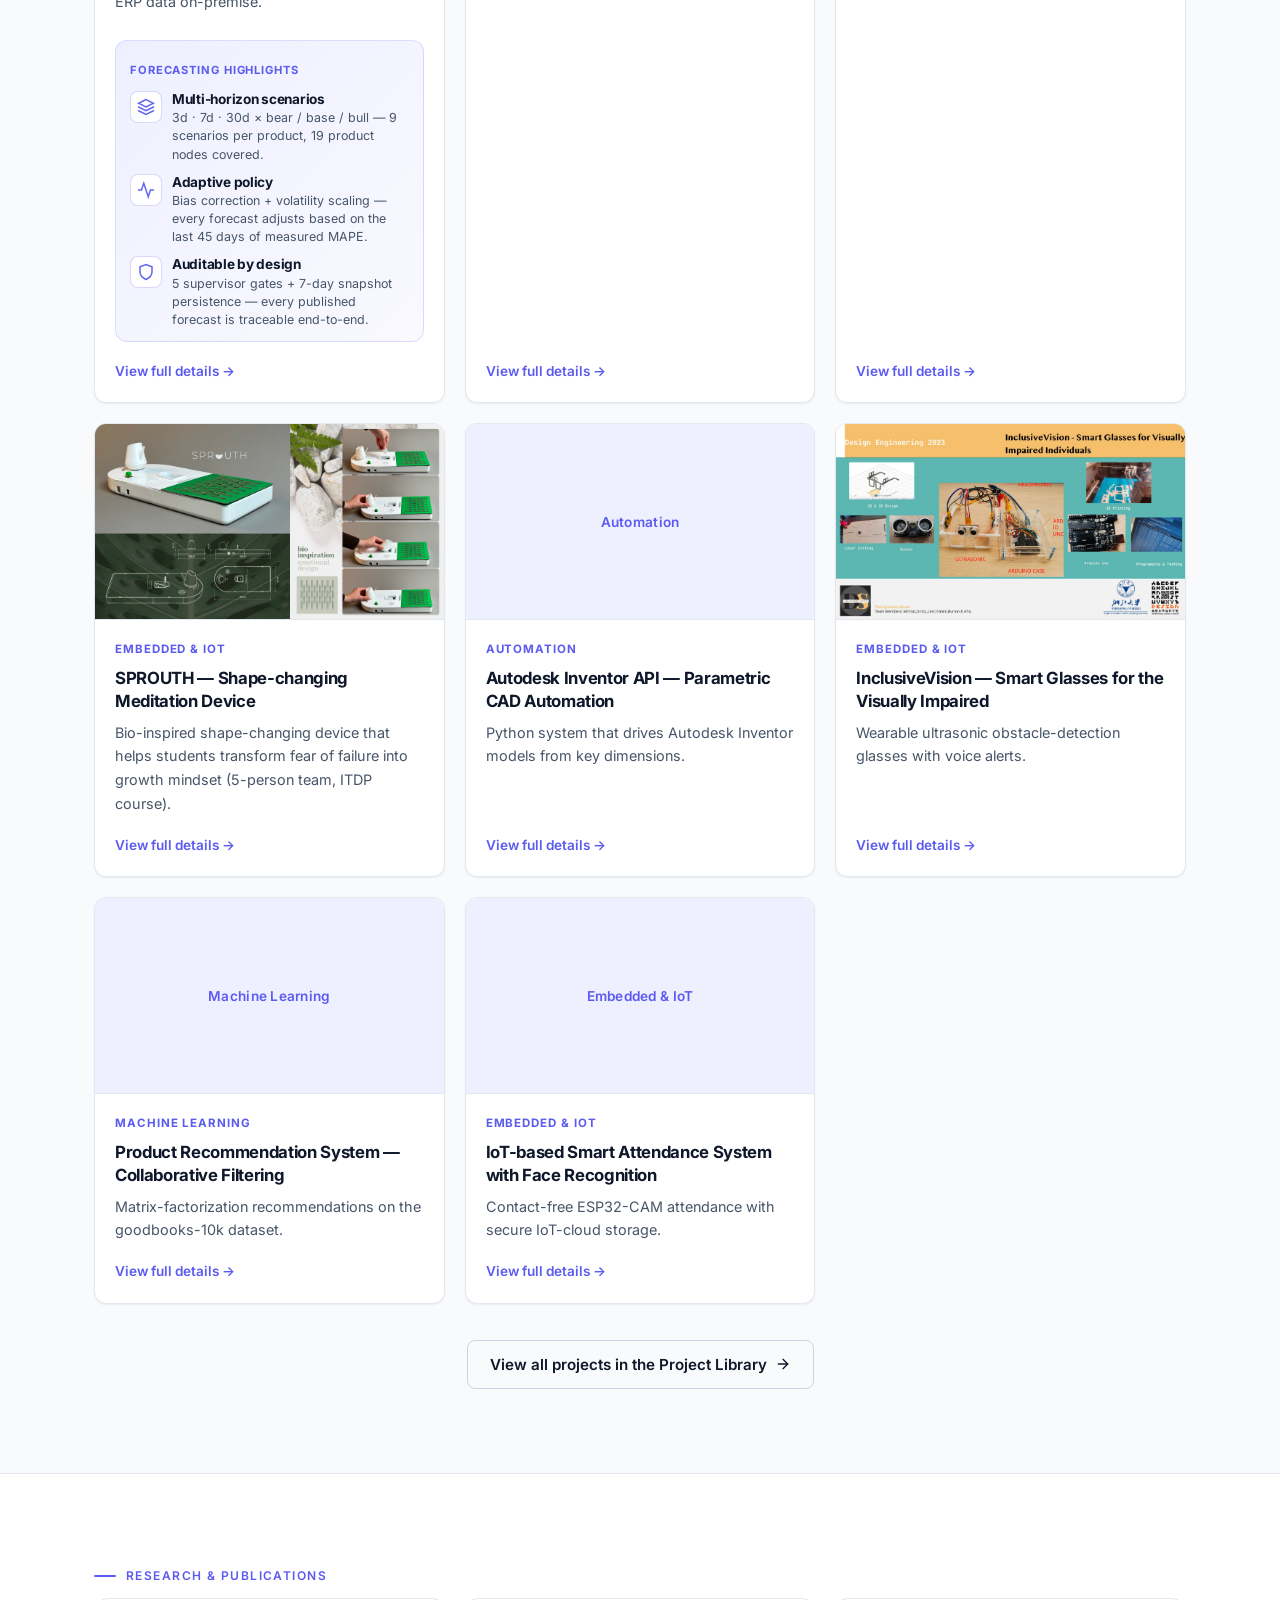
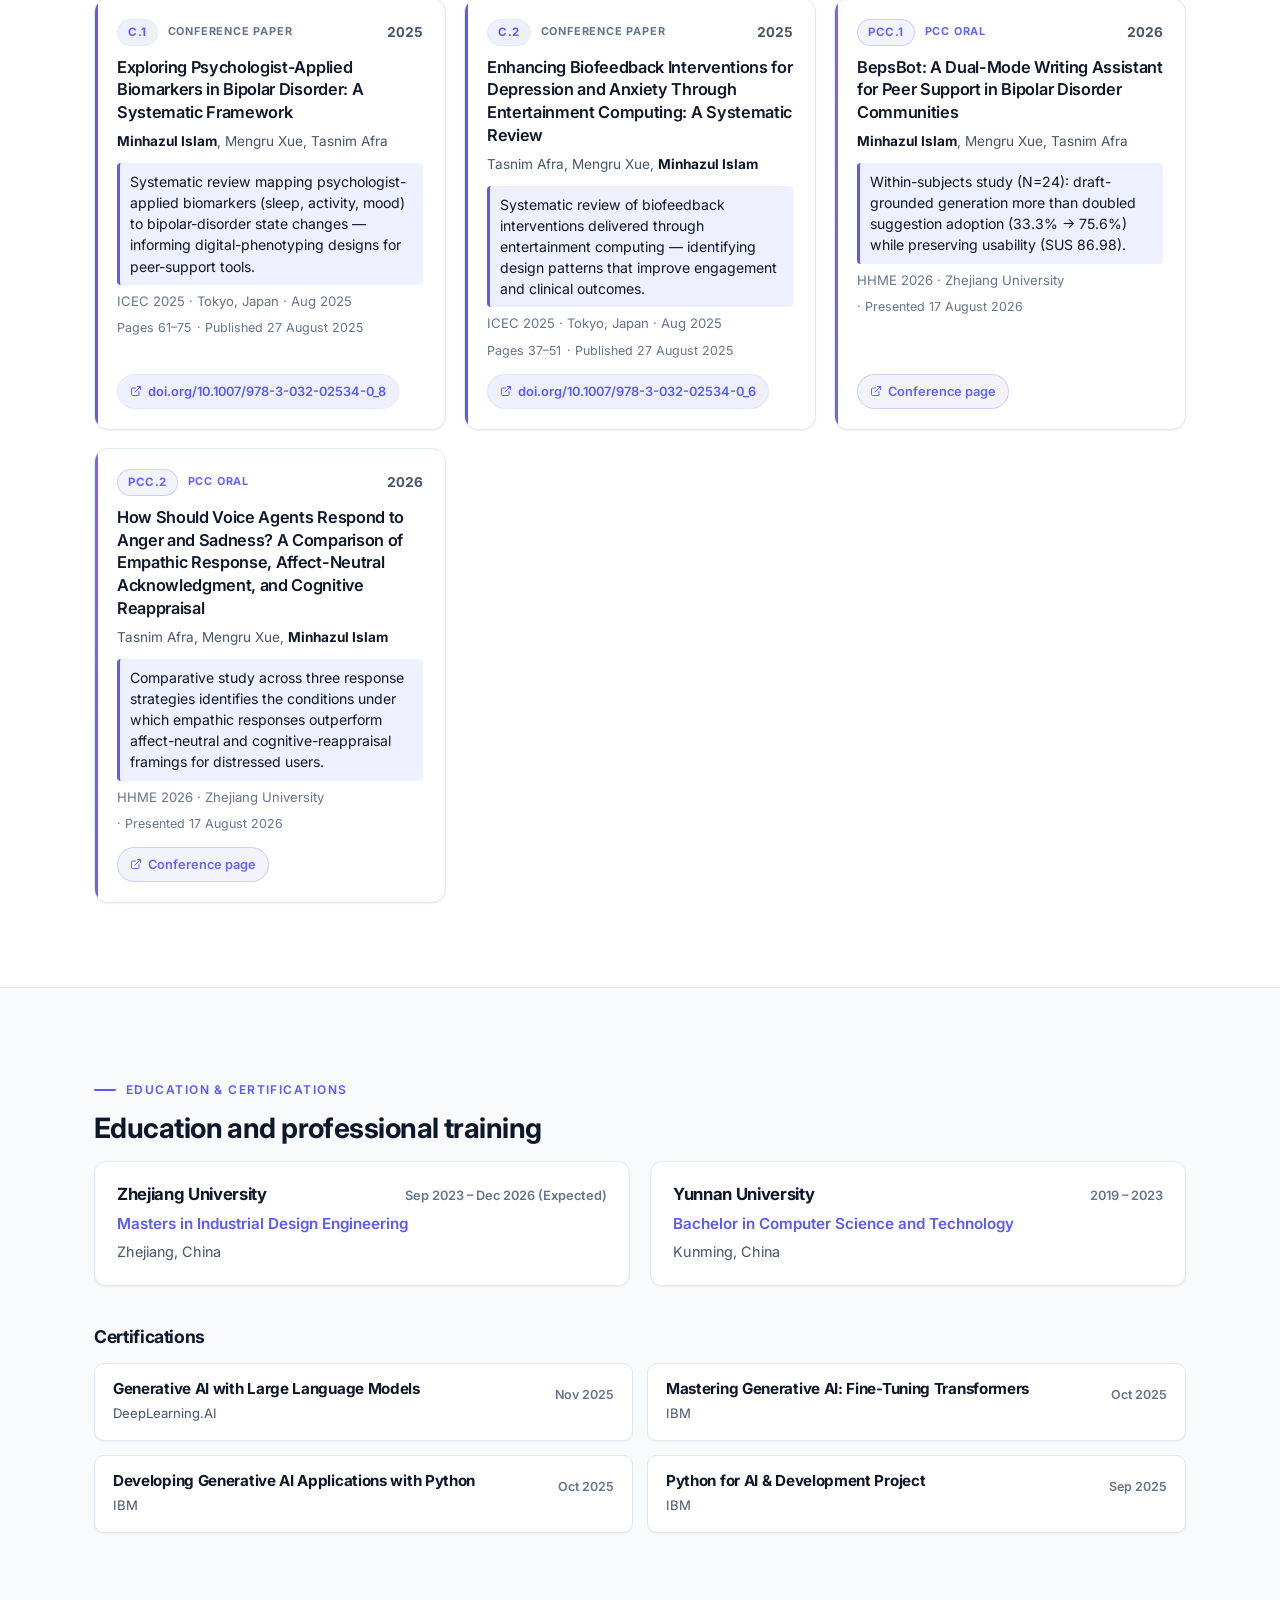
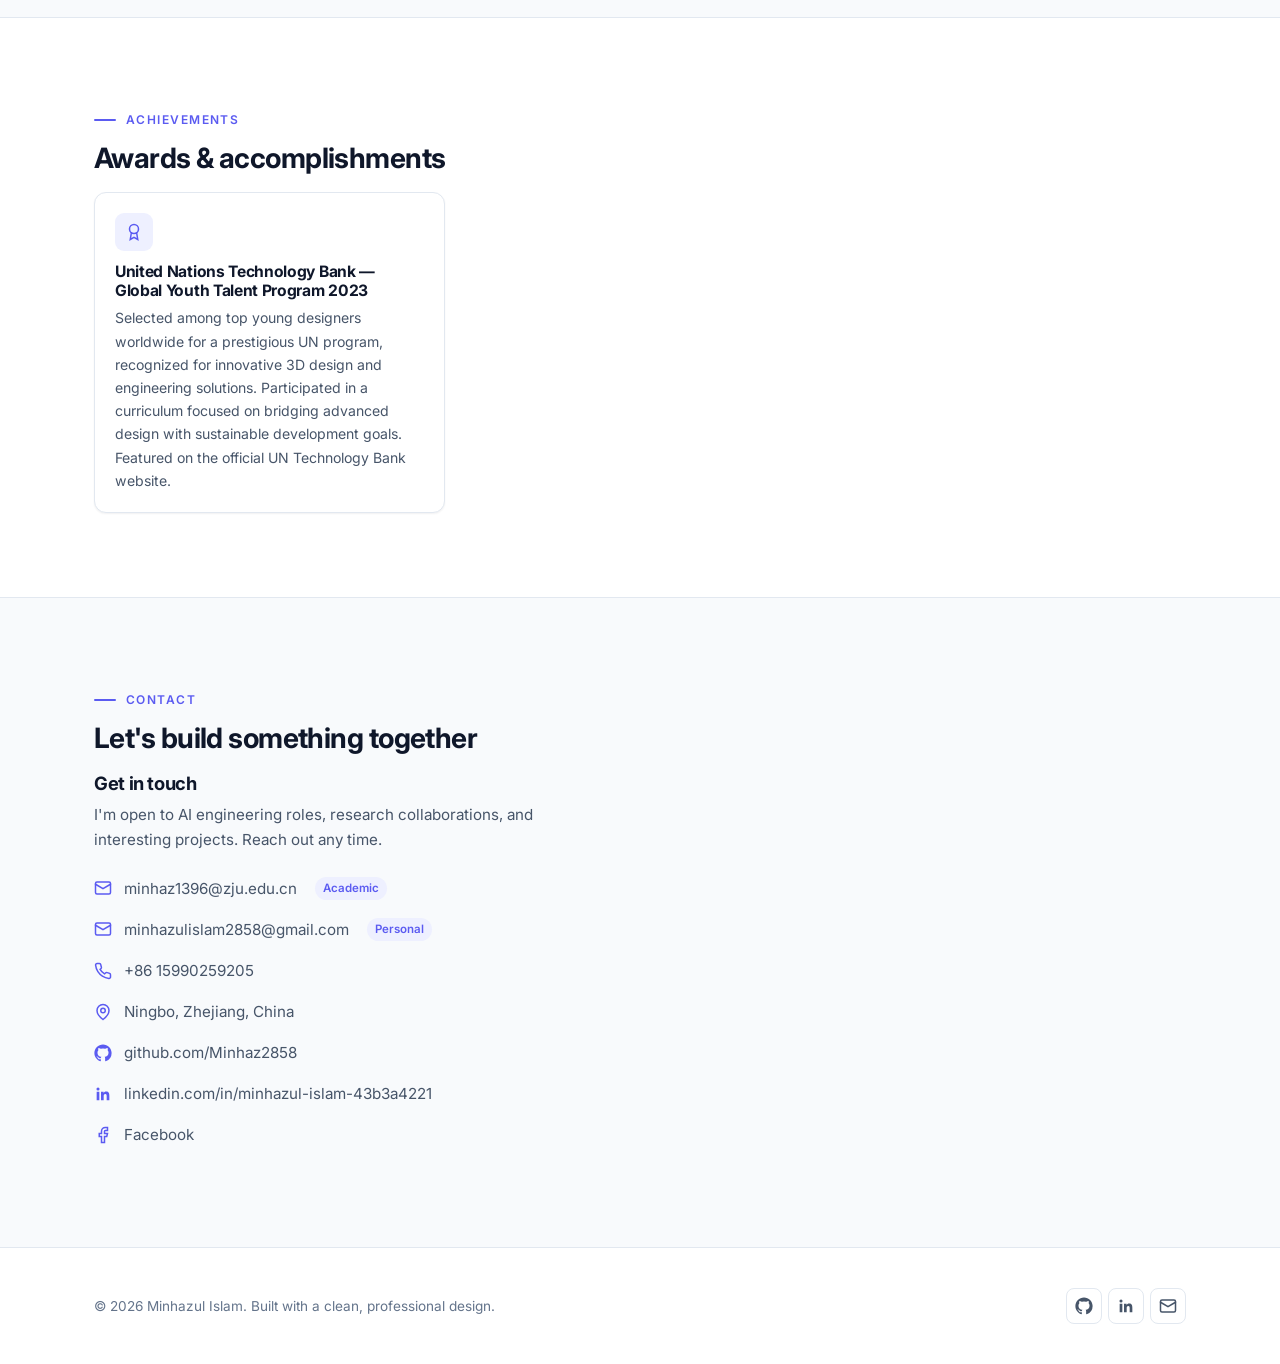
==== commit 3c9db743: "ddd dd" ====
--- a/index.html
+++ b/index.html
@@ -252,62 +252,39 @@
     <section class="section section-academic" id="research-st">
       <div class="container">
         <span class="eyebrow" data-i18n="rs.eyebrow">Research Statement</span>
-        <h2 class="section-title" data-i18n="rs.title">Building Trustworthy, Grounded, and Auditable AI Systems</h2>
-        <p class="section-sub" data-i18n="rs.sub" style="display:none"></p>
+        <h2 class="section-title" data-i18n="rs.title">Trustworthy AI Systems for High-Stakes Decisions</h2>
 
         <div class="rs-grid">
           <div class="rs-main">
-            <h3 data-i18n="rs.s1Title">1. Research Vision</h3>
-            <p data-i18n="rs.s1" data-i18n-html>
-              My research investigates how multi-agent architectures and large language models can support
-              decision-making in high-stakes human contexts—ranging from industrial petrochemical supply
-              chains to mental health peer-support communities. As LLMs transition from open-ended chat
-              assistants to critical enterprise nodes, probabilistic generation introduces unacceptable
-              variance and hallucination risks. I design and evaluate system architectures that combine
-              foundation models with <strong>deterministic governance, dynamic retrieval, and
-              human-in-the-loop validation</strong> to ensure AI outputs remain capable, auditable, and
-              aligned with human values.
-            </p>
-
-            <h3 data-i18n="rs.s2Title">2. Methodological Framework</h3>
-            <p data-i18n="rs.s2">My research framework integrates three complementary methodologies:</p>
-            <ul class="rs-method-list">
-              <li data-i18n="rs.s2a" data-i18n-html>
-                <strong>Governance-First System Design:</strong> Locking business-critical numbers
-                and evidence prior to LLM narration via finite-state machine (FSM) pre-rendering,
-                enforced by deterministic validation guardrails.
-              </li>
-              <li data-i18n="rs.s2b" data-i18n-html>
-                <strong>Hybrid Context Grounding:</strong> Fusing structured enterprise truth
-                (ERP databases, SQL views, time-series forecasts) with unstructured evidence
-                through semantic RAG (ChromaDB, vector embeddings, entity linking).
-              </li>
-              <li data-i18n="rs.s2c" data-i18n-html>
-                <strong>Empirical System Validation:</strong> Evaluating reliability through
-                walk-forward MAPE backtesting against locked baselines, automated LLM-as-a-Judge
-                audit gates, and domain-expert annotation studies.
-              </li>
-            </ul>
-
-            <h3 data-i18n="rs.s3Title">3. Future Directions</h3>
-            <p data-i18n="rs.s3">My ongoing and prospective research focuses on three core frontiers:</p>
-            <ul class="rs-method-list">
-              <li data-i18n="rs.s3a" data-i18n-html>
-                <strong>Causal Multi-Agent Reasoning:</strong> Extending state-machine orchestrators
-                to perform counterfactual reasoning, temporal walk-forward backtesting, and
-                self-correcting plan execution.
-              </li>
-              <li data-i18n="rs.s3b" data-i18n-html>
-                <strong>Multimodal & Edge Context Grounding:</strong> Integrating embedded sensor
-                streams (ESP32, IoT hardware) with lightweight edge models for real-time visual
-                and environmental context grounding.
-              </li>
-              <li data-i18n="rs.s3c" data-i18n-html>
-                <strong>Human-AI Co-Decision Dynamics:</strong> Quantifying trust, cognitive load,
-                and safety alignment when domain experts collaborate with autonomous multi-agent
-                systems in safety-critical workflows.
-              </li>
-            </ul>
+            <p data-i18n="rs.p1" data-i18n-html>
+              I build AI systems where a wrong output carries real cost — petrochemical supply chains,
+              mental-health peer support, enterprise decision workflows. My work sits at the intersection
+              of multi-agent orchestration, deterministic governance, and human-AI co-decision: designing
+              architectures that make probabilistic models auditable and safe enough to deploy in production.
+            </p>
+            <p data-i18n="rs.p2" data-i18n-html>
+              At Synexia AI, I solo-built EDIA and Zhanlu, two production multi-agent systems that taught
+              me where theory meets friction. EDIA's pre-rendering pipeline locks business-critical numbers
+              in pure Python before any LLM sees them — the model narrates, but never computes. Zhanlu's
+              SafeContextGate makes context-window crashes structurally impossible by enforcing headroom
+              before every call. These were engineering necessities that became research questions:
+              <em>When should we extract computation from generative models? How do we validate agent plans
+              without exploding latency? What does "trust" mean when the human is a domain expert, not a
+              casual user?</em>
+            </p>
+            <p data-i18n="rs.p3" data-i18n-html>
+              My master's thesis, BEPSBot, approached the same problem from the HCI side: a draft-grounded
+              writing assistant for bipolar-disorder peer-support communities, evaluated in a within-subjects
+              study (N=24, HHME 2026). The challenge was identical — generative suggestions are helpful
+              until they fabricate advice that carries clinical risk.
+            </p>
+            <p data-i18n="rs.p4" data-i18n-html>
+              What I want to do next: Move from building guardrails around black-box agents to understanding
+              the generative foundations that make those guardrails less necessary. I am particularly interested
+              in how diffusion-based policies and flow-matching architectures can produce reliable, auditable
+              decisions under distribution shift — and how my deployment experience in high-stakes industrial
+              and healthcare settings can inform which theoretical guarantees actually matter in practice.
+            </p>
           </div>
 
           <aside class="rs-side">
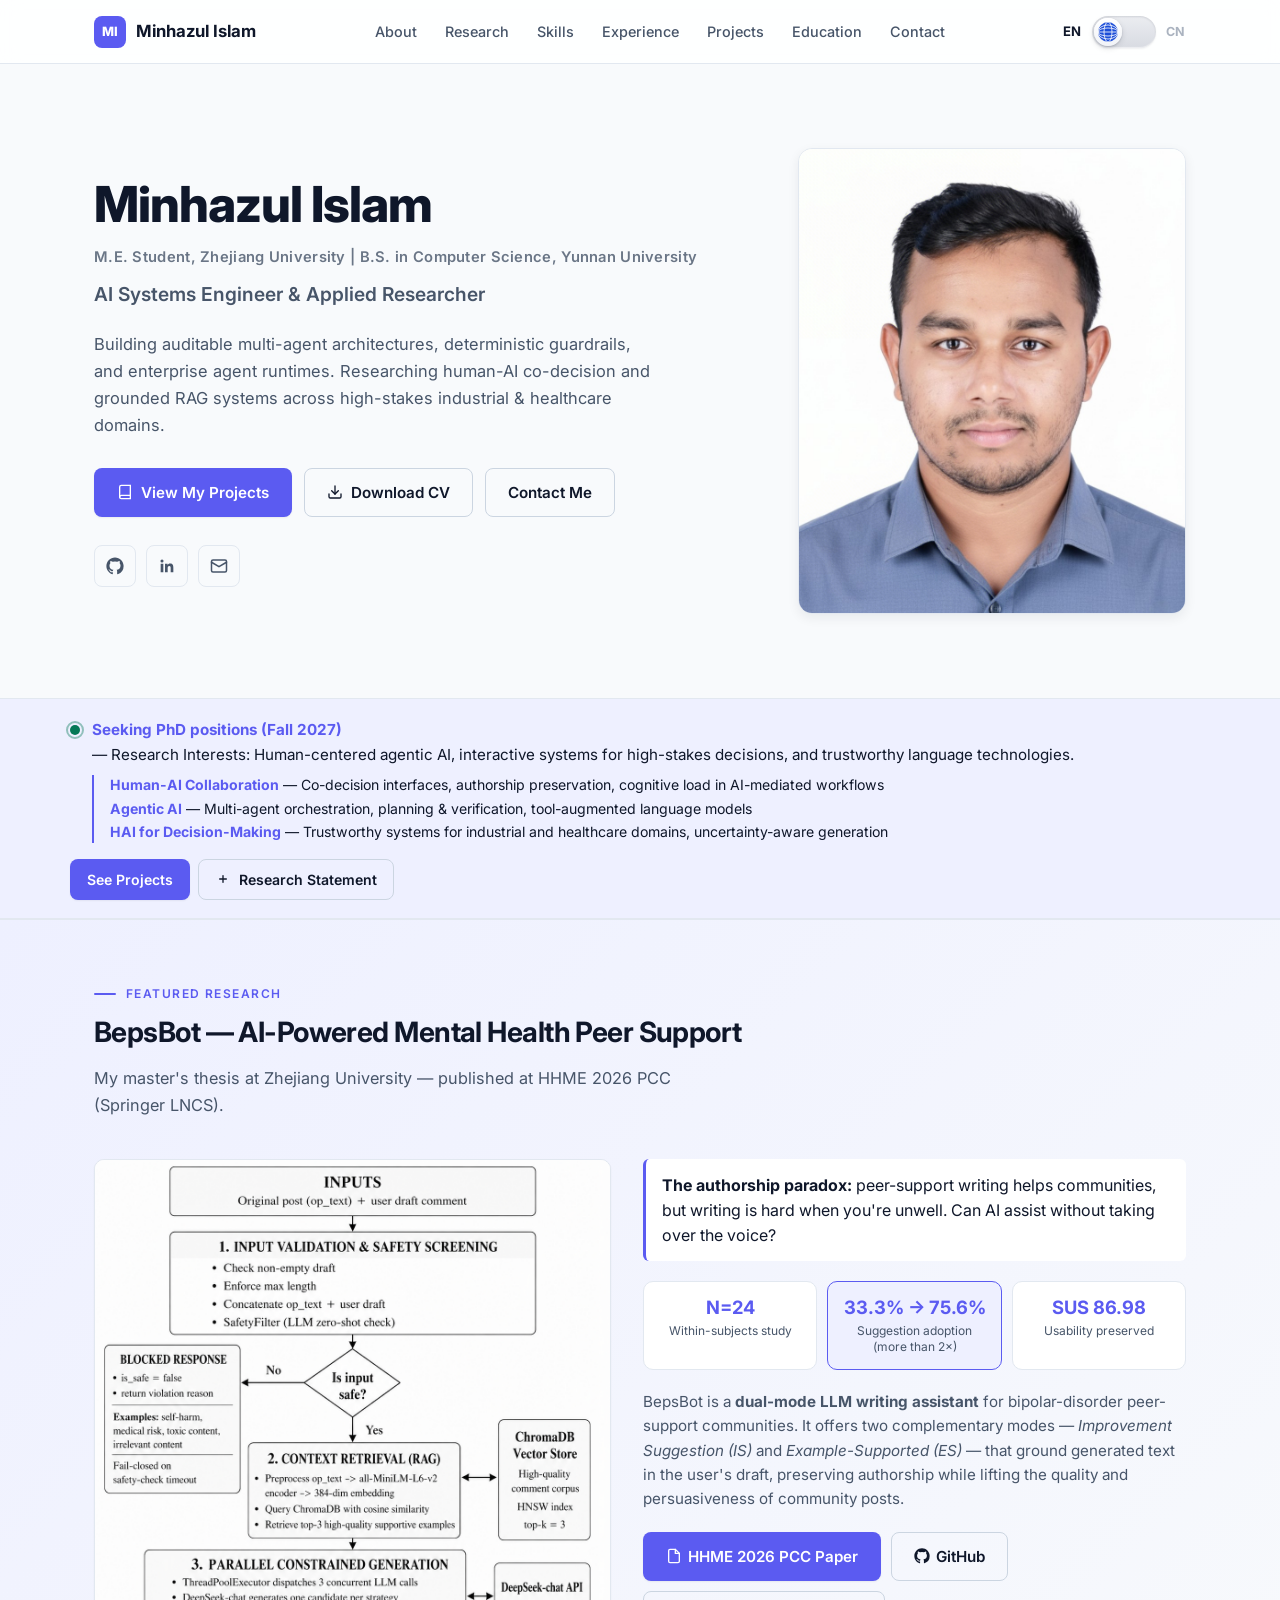
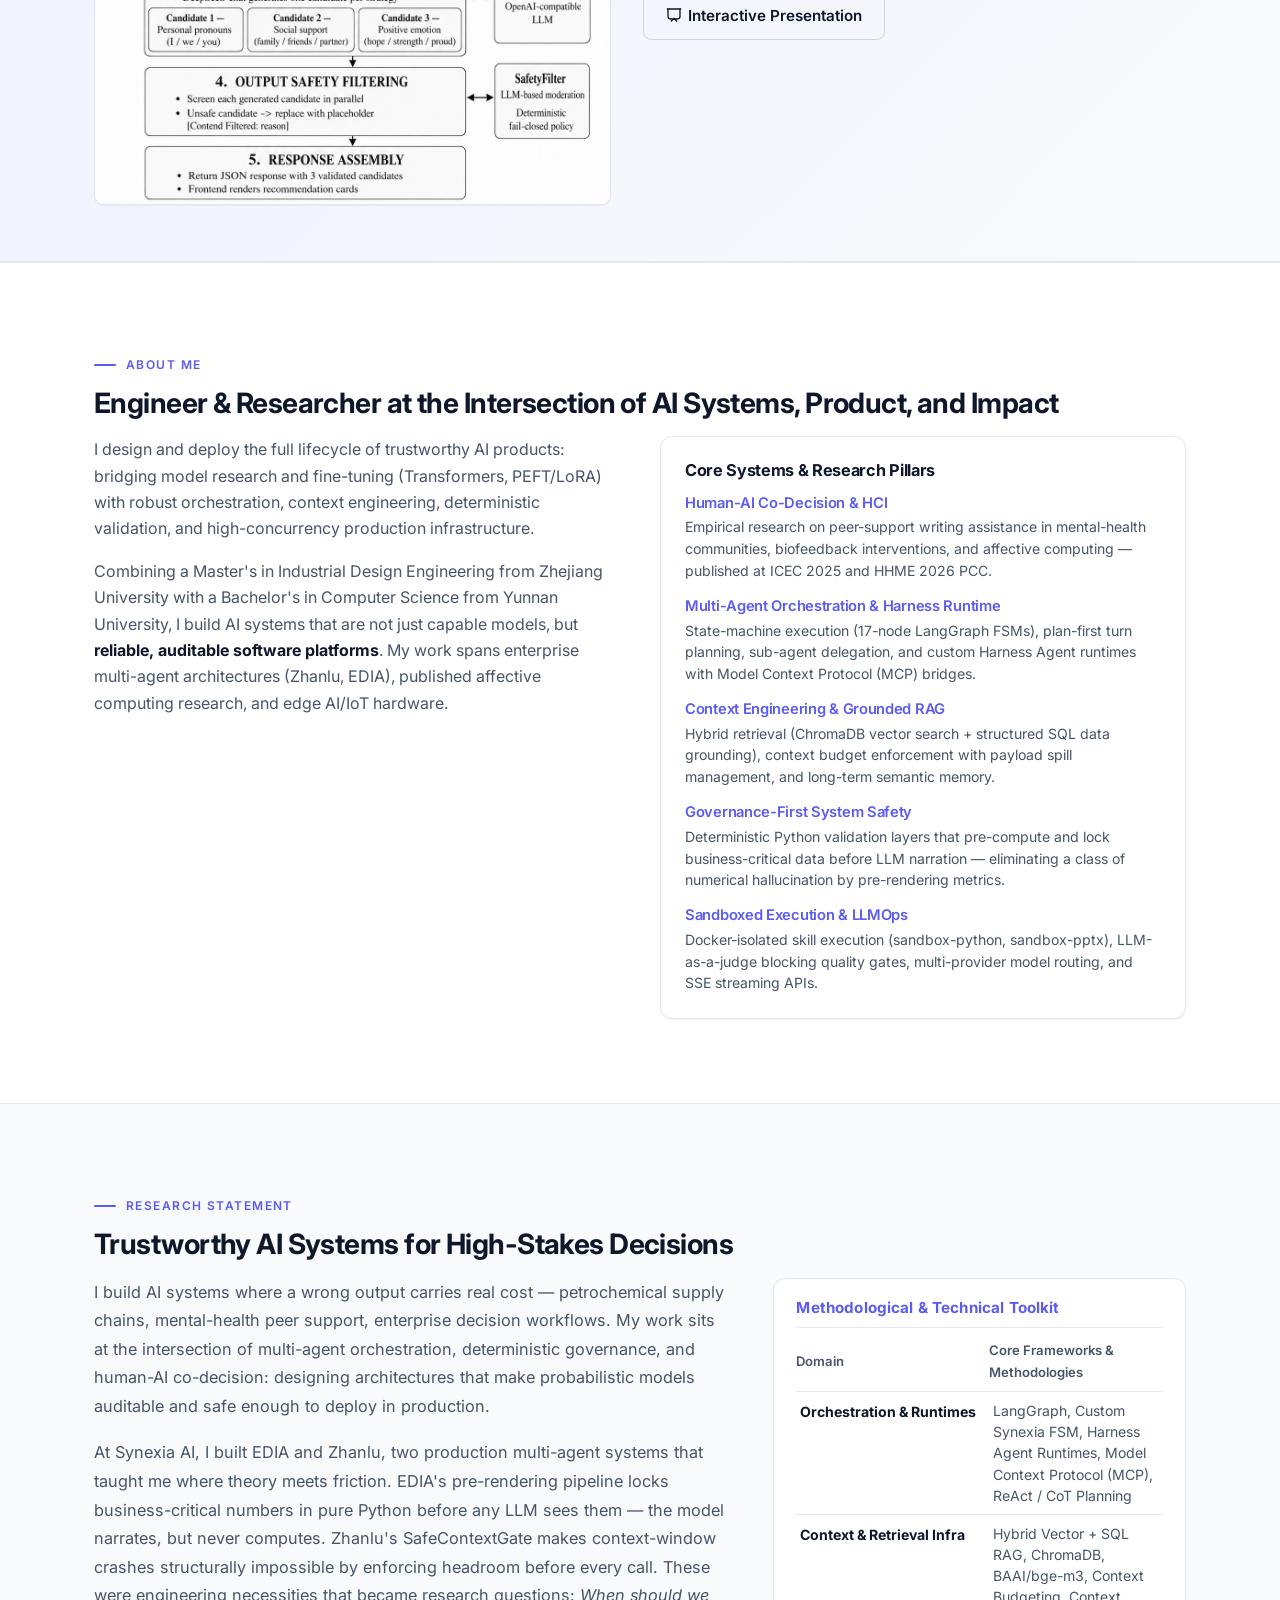
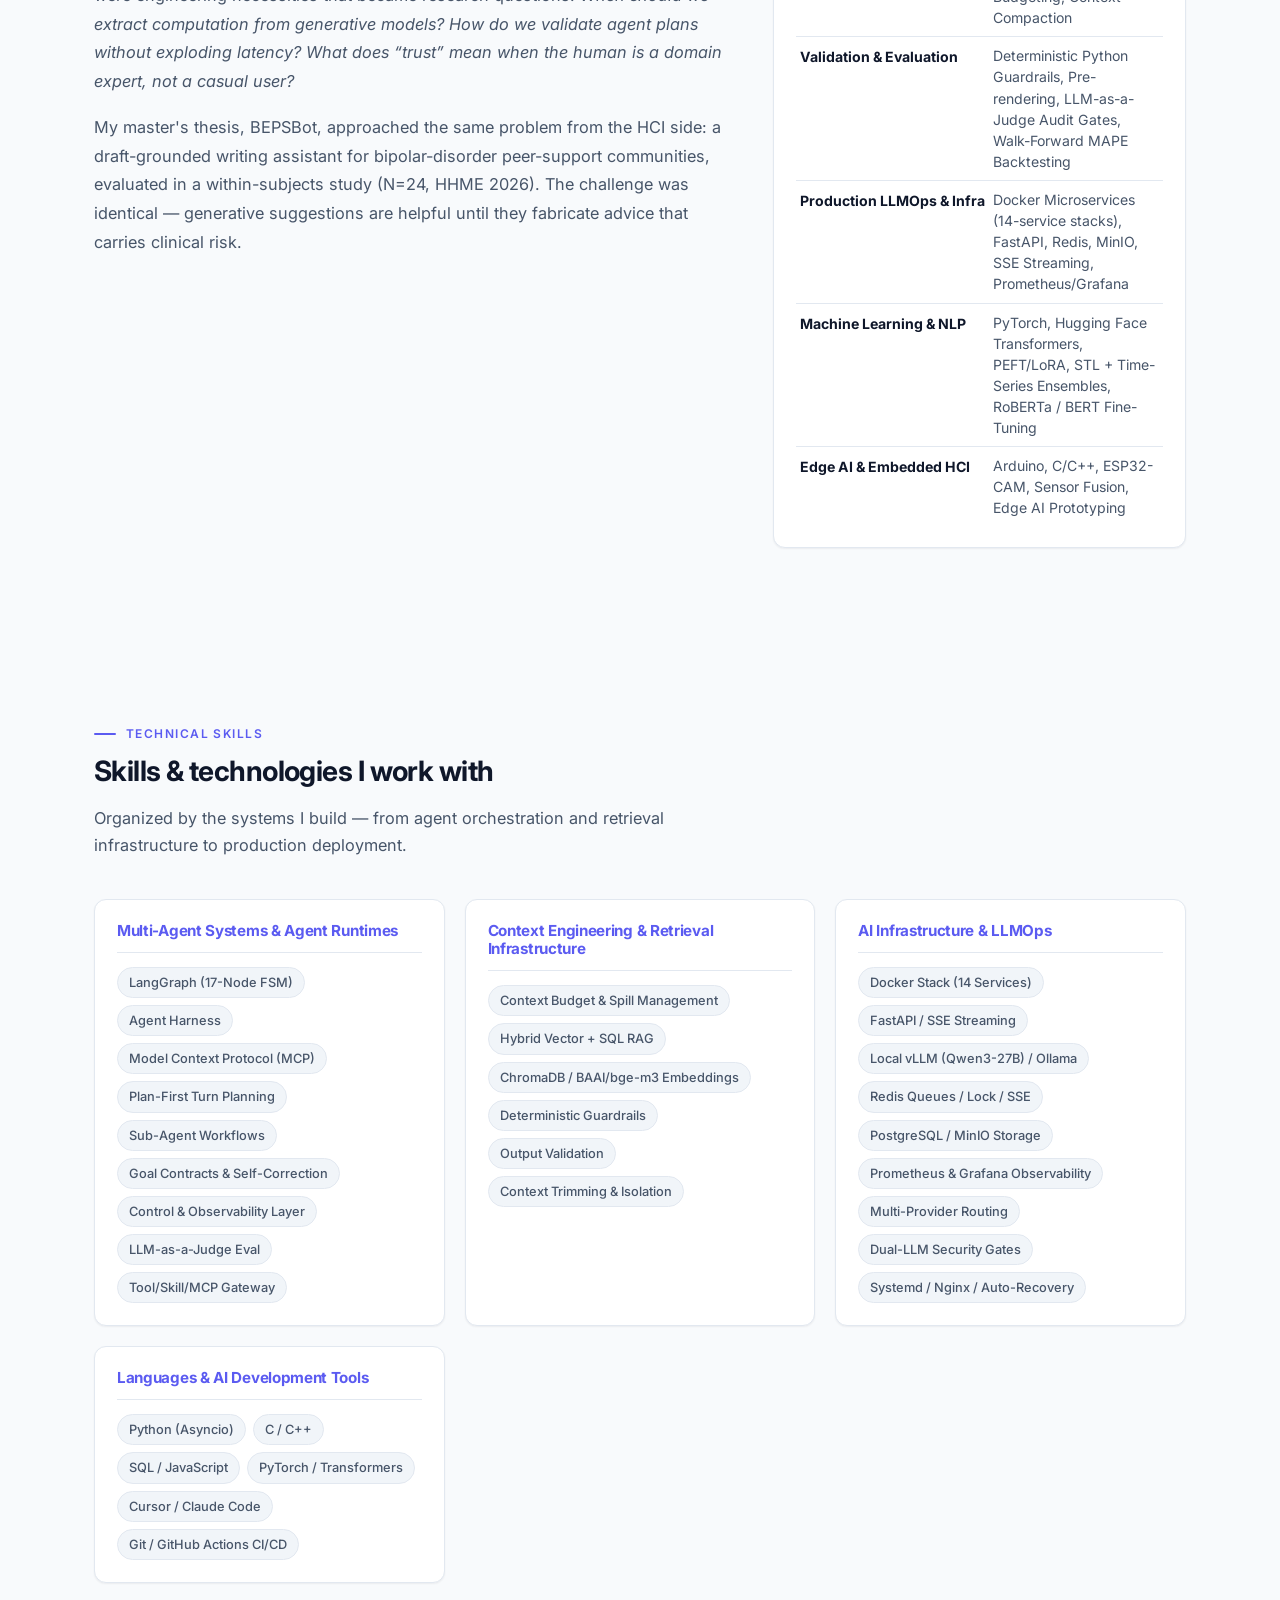
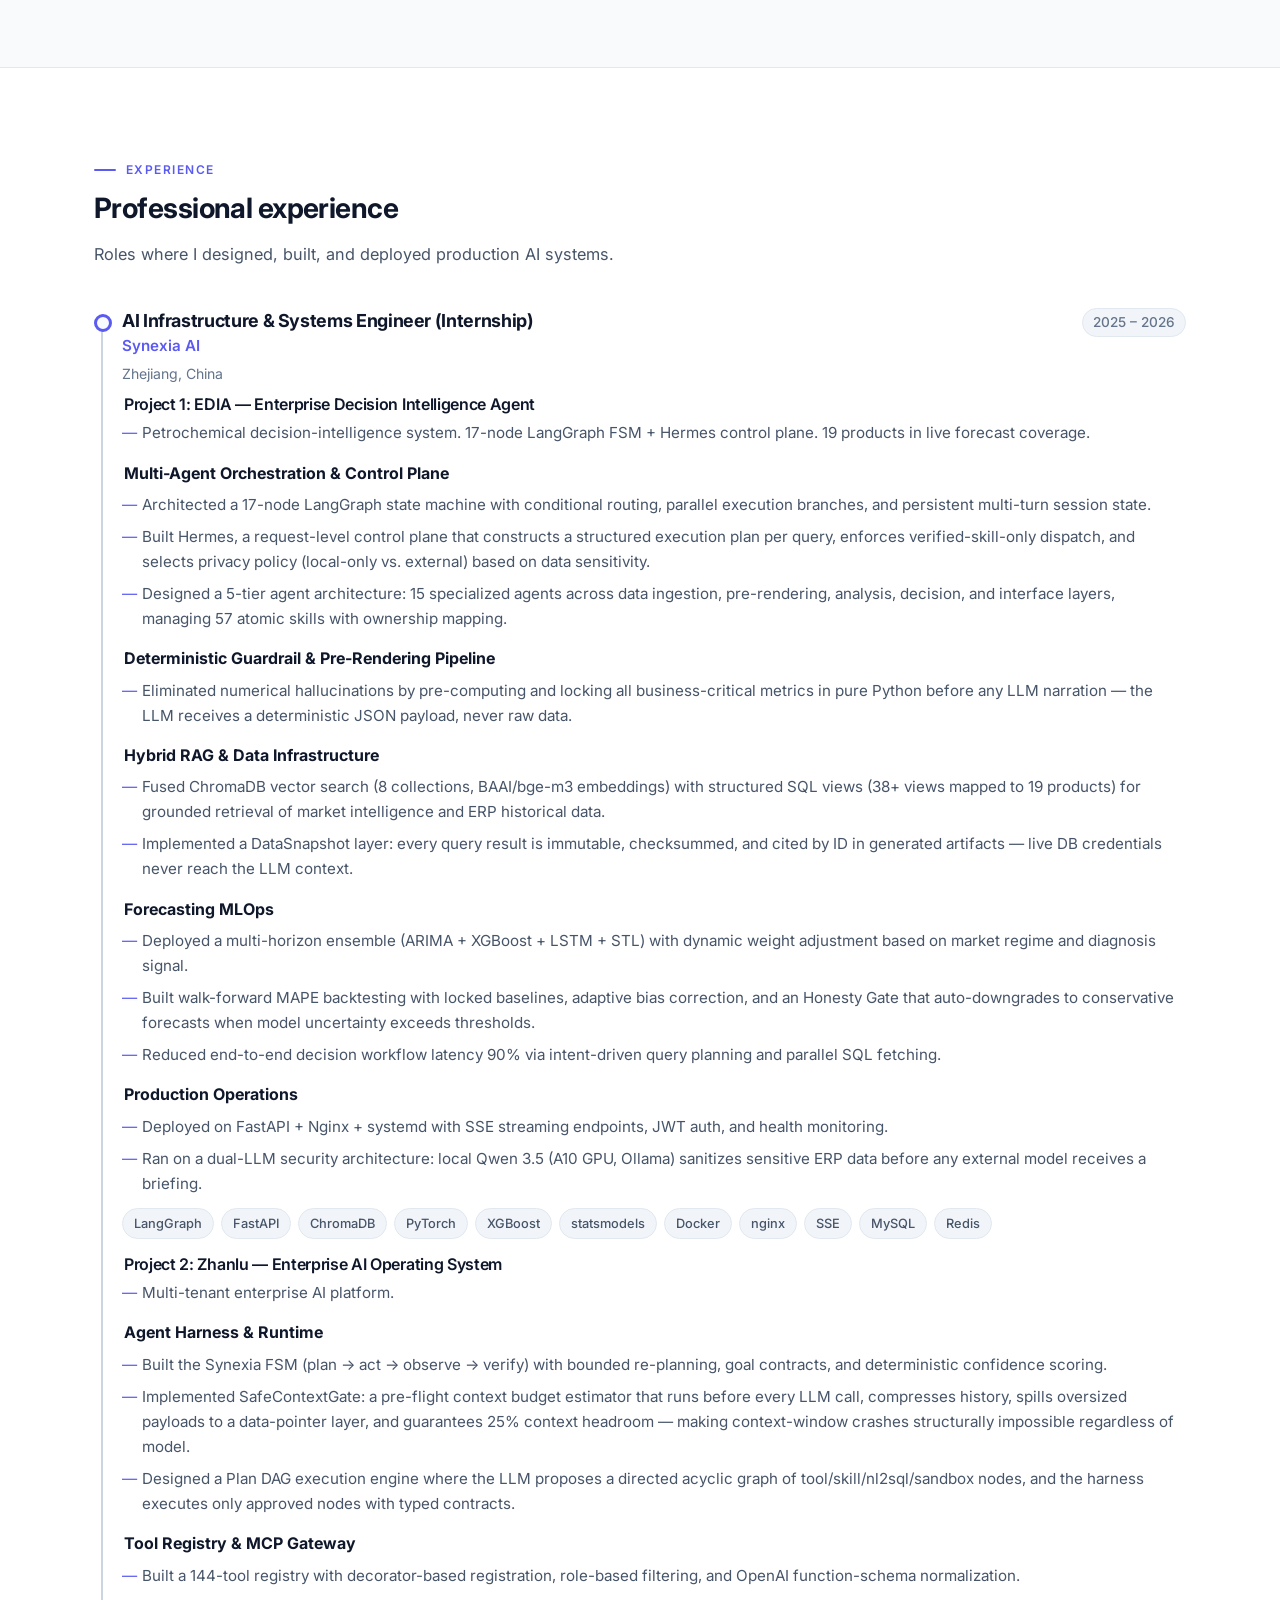
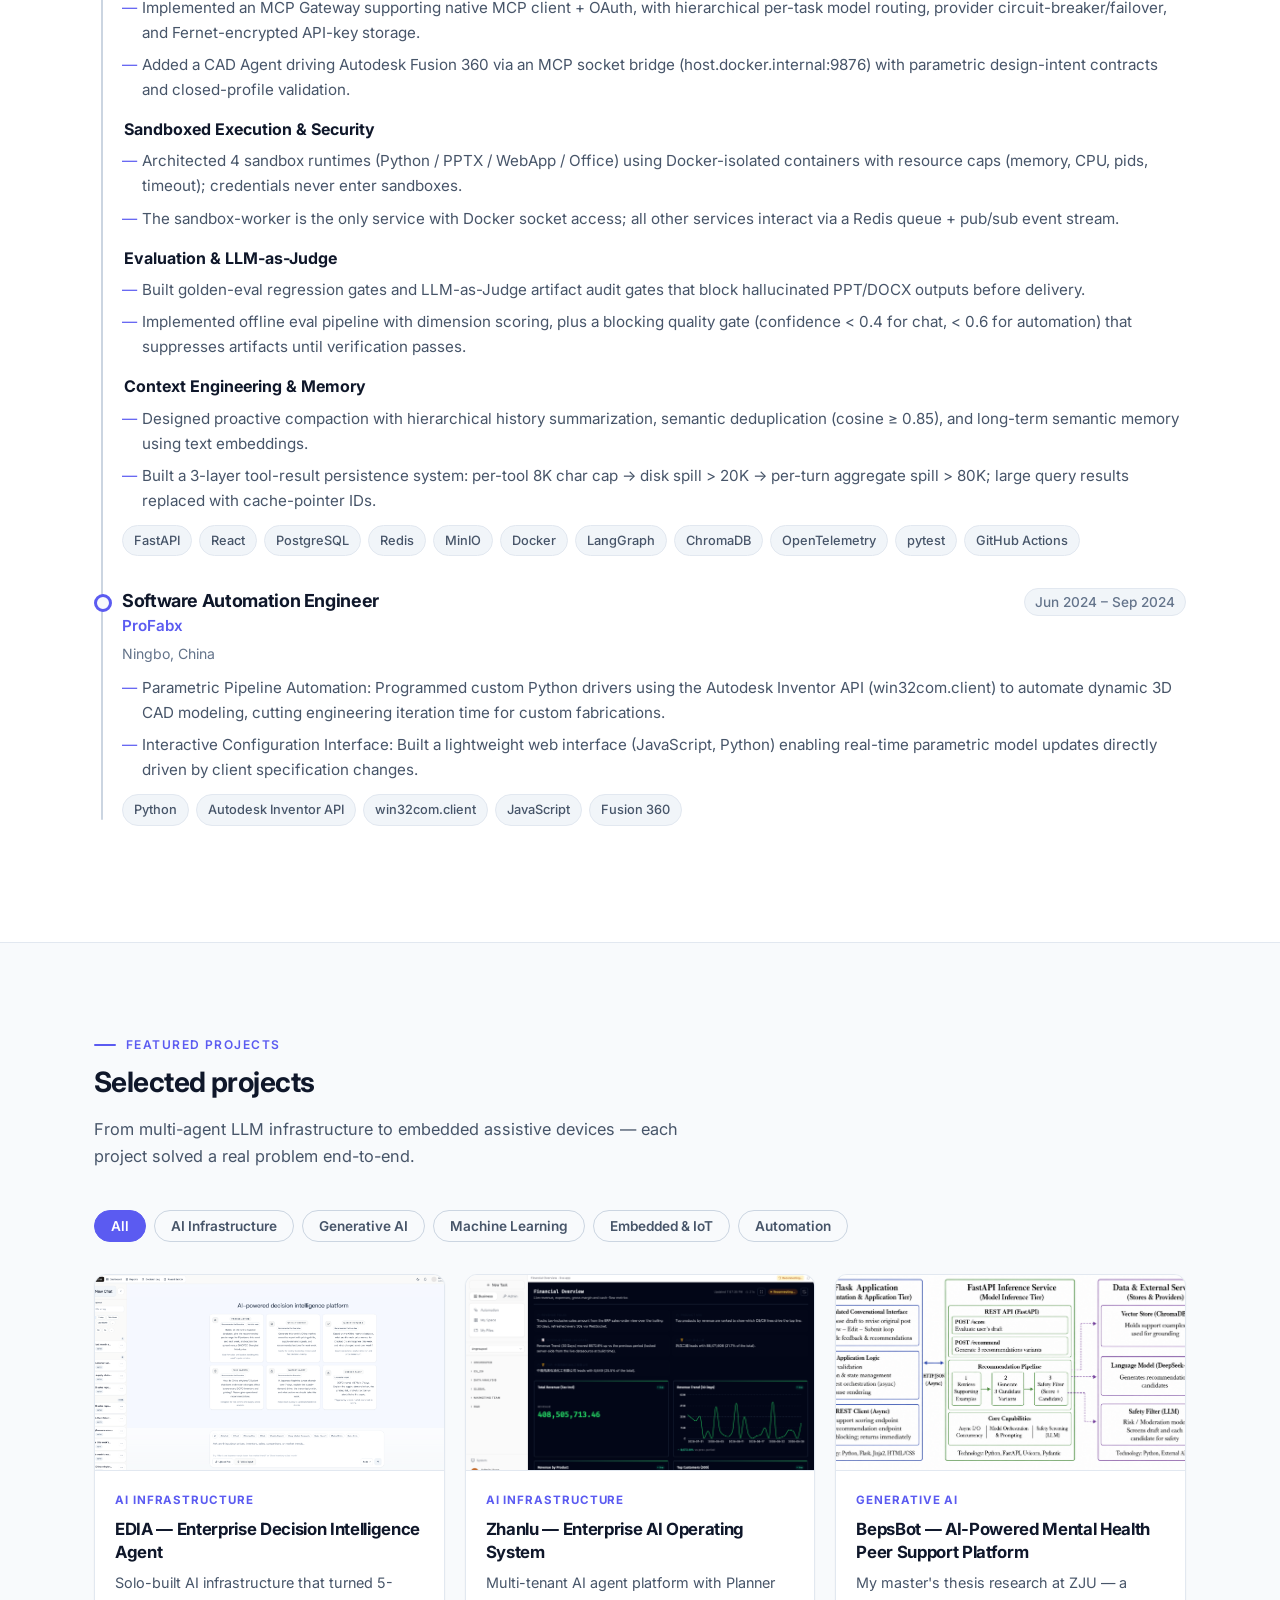
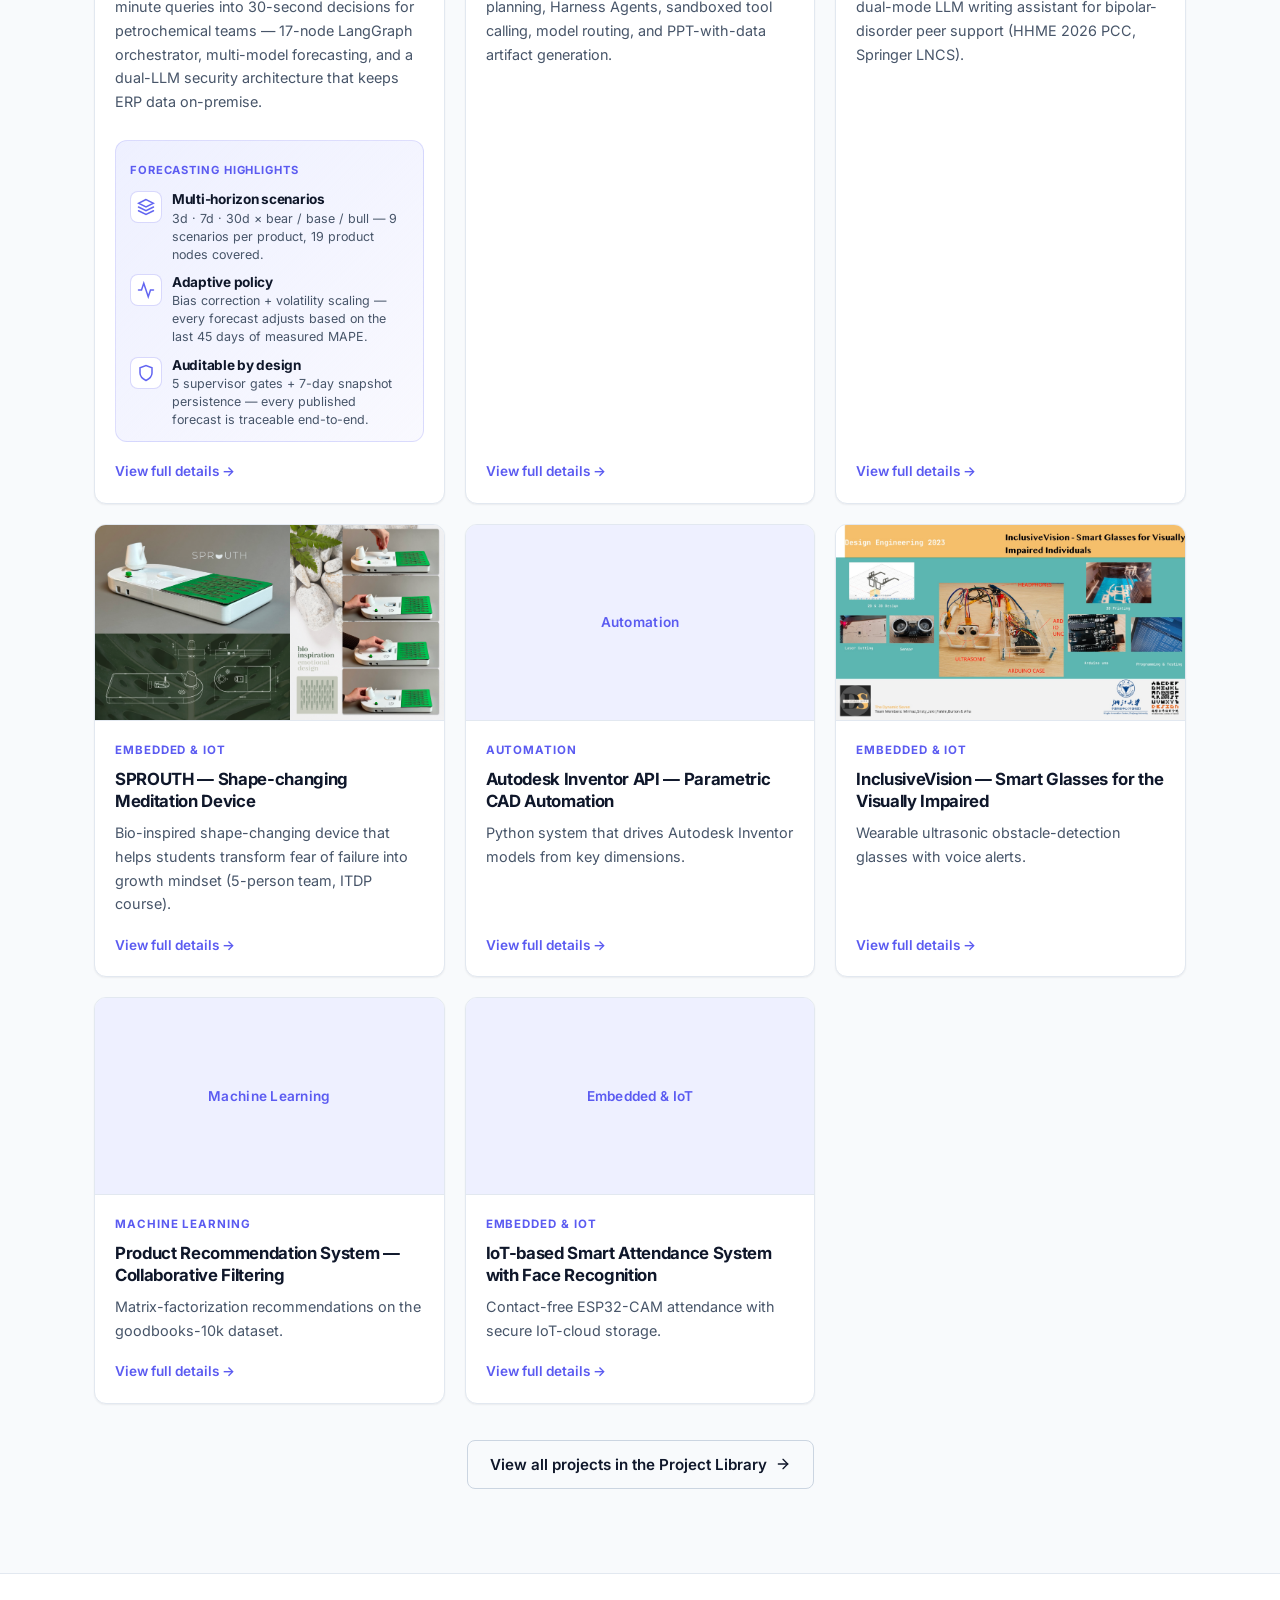
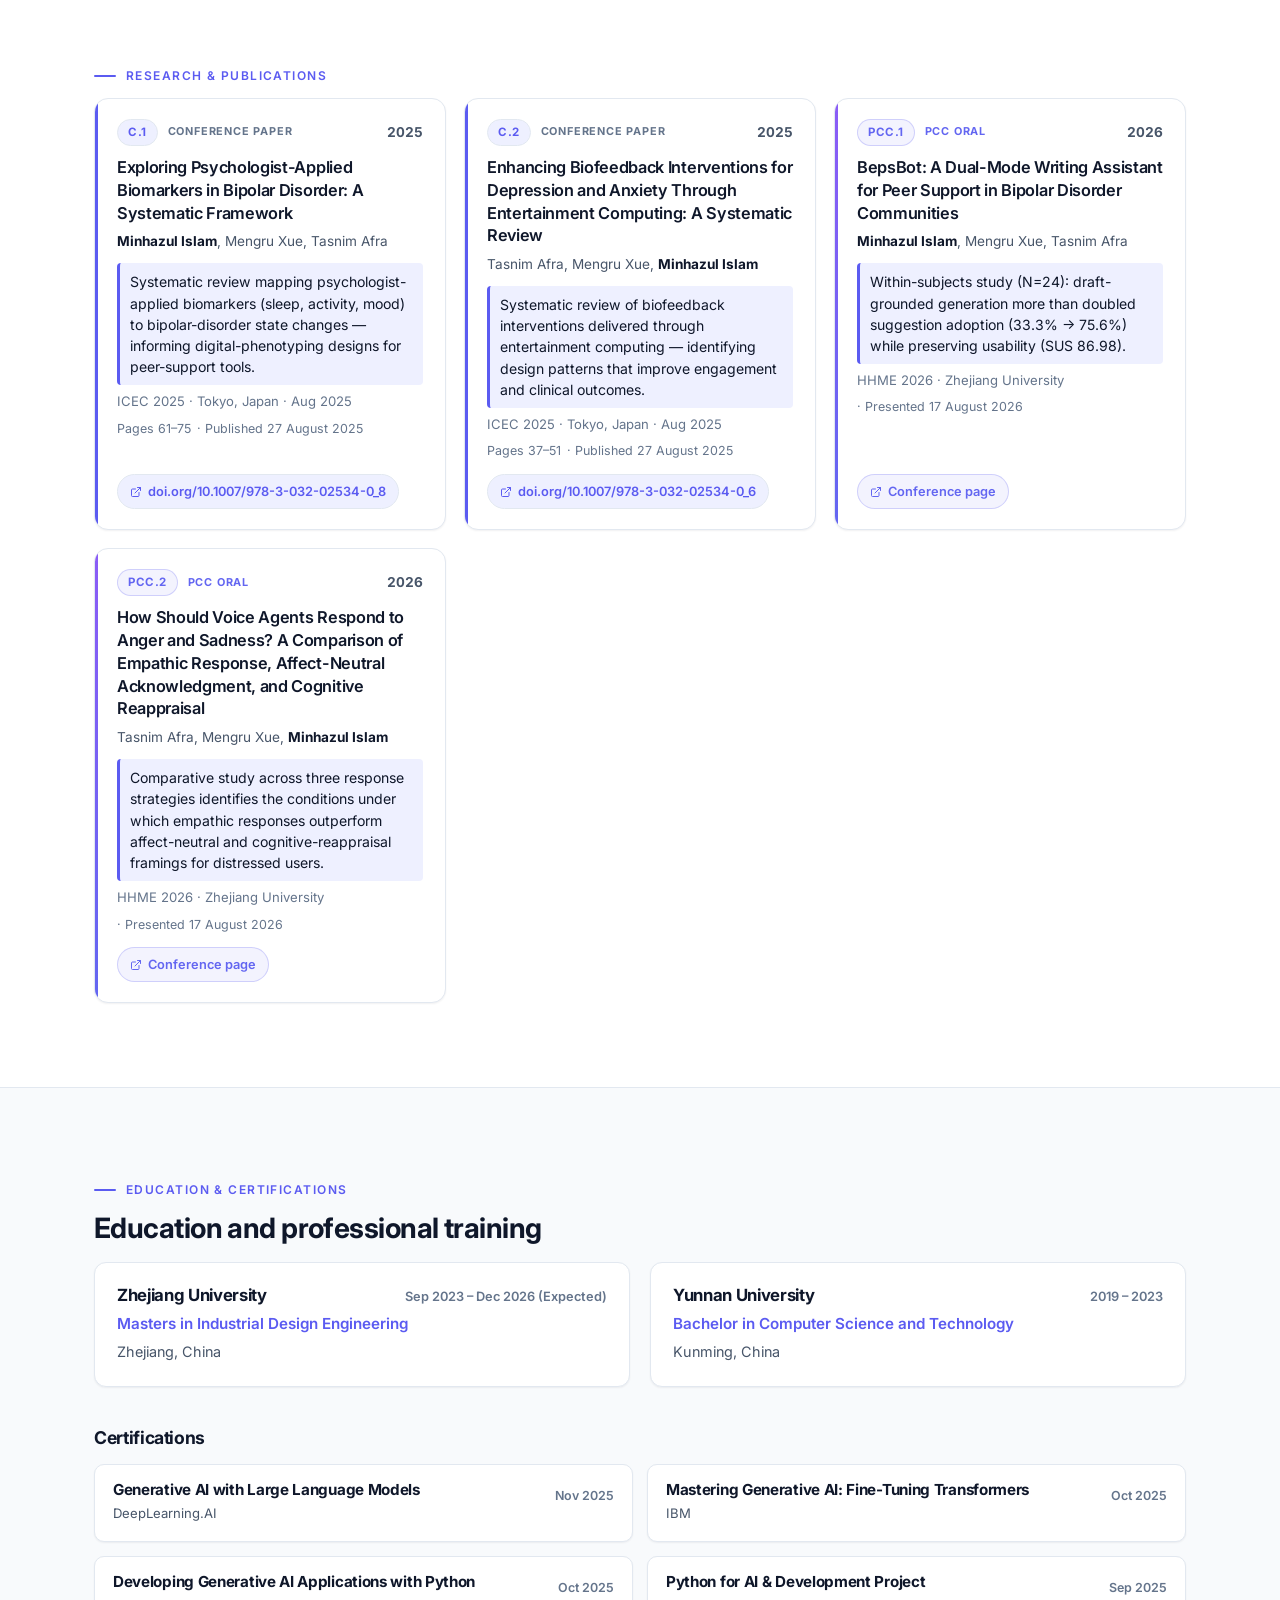
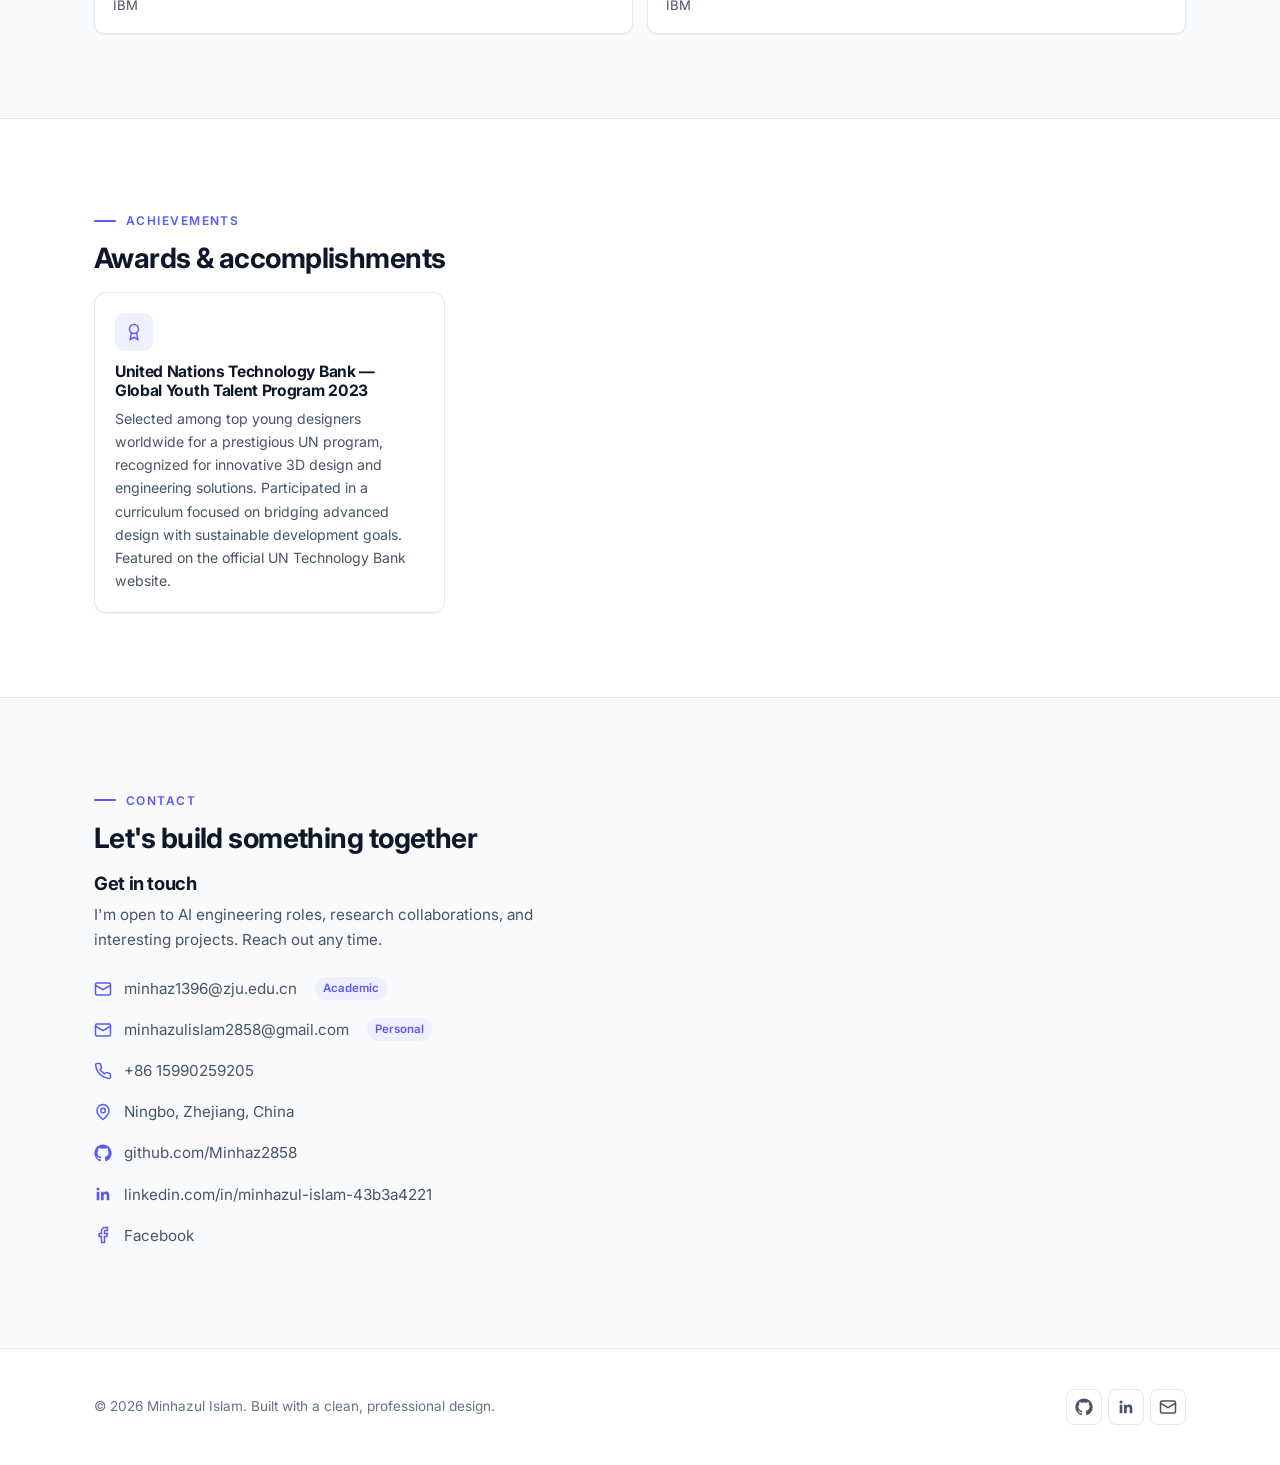
==== commit 1bea626b: "new new" ====
--- a/index.html
+++ b/index.html
@@ -148,7 +148,15 @@
       <div class="container availability-inner">
         <p class="availability-text">
           <span class="av-pulse" aria-hidden="true"></span>
-          <span><strong data-i18n="avail.textStrong">Seeking PhD positions (Fall 2027)</strong> <span data-i18n="avail.textRest">— Human-AI co-decision, trustworthy LLM systems, and applied research in mental-health &amp; high-stakes domains.</span></span>
+          <span class="avail-content">
+            <strong data-i18n="avail.textStrong">Seeking PhD positions (Fall 2027)</strong>
+            <span data-i18n="avail.textRest">— Research Interests: Human-centered agentic AI, interactive systems for high-stakes decisions, and trustworthy language technologies.</span>
+            <span class="avail-areas" data-i18n="avail.areas" data-i18n-html>
+              <span class="avail-area"><strong>Human-AI Collaboration</strong> — Co-decision interfaces, authorship preservation, cognitive load in AI-mediated workflows</span>
+              <span class="avail-area"><strong>Agentic AI</strong> — Multi-agent orchestration, planning &amp; verification, tool-augmented language models</span>
+              <span class="avail-area"><strong>HAI for Decision-Making</strong> — Trustworthy systems for industrial and healthcare domains, uncertainty-aware generation</span>
+            </span>
+          </span>
         </p>
         <div class="availability-actions">
           <a href="#projects" class="btn btn-primary" data-i18n="avail.seeProjects">See Projects</a>
@@ -277,13 +285,6 @@
               writing assistant for bipolar-disorder peer-support communities, evaluated in a within-subjects
               study (N=24, HHME 2026). The challenge was identical — generative suggestions are helpful
               until they fabricate advice that carries clinical risk.
-            </p>
-            <p data-i18n="rs.p4" data-i18n-html>
-              What I want to do next: Move from building guardrails around black-box agents to understanding
-              the generative foundations that make those guardrails less necessary. I am particularly interested
-              in how diffusion-based policies and flow-matching architectures can produce reliable, auditable
-              decisions under distribution shift — and how my deployment experience in high-stakes industrial
-              and healthcare settings can inform which theoretical guarantees actually matter in practice.
             </p>
           </div>
 
--- a/css/style.css
+++ b/css/style.css
@@ -510,7 +510,7 @@
 
 .availability-text {
   display: flex;
-  align-items: center;
+  align-items: flex-start;
   gap: 12px;
   font-size: 0.95rem;
   color: var(--text);
@@ -523,6 +523,7 @@
   background: var(--success);
   position: relative;
   flex-shrink: 0;
+  margin-top: 8px;
 }
 
 .availability-text .av-pulse::after {
@@ -549,6 +550,34 @@
   display: flex;
   gap: 8px;
   flex-wrap: wrap;
+}
+
+/* Research-interest areas — visible lines with bold label + description */
+.availability-text .avail-content {
+  display: flex;
+  flex-direction: column;
+  gap: 0;
+}
+
+.availability-text .avail-areas {
+  display: flex;
+  flex-direction: column;
+  gap: 3px;
+  margin-top: 8px;
+  padding-left: 16px;
+  border-left: 2px solid var(--accent);
+}
+
+.availability-text .avail-area {
+  display: block;
+  font-size: 0.88rem;
+  line-height: 1.45;
+  color: var(--text-secondary, var(--text));
+}
+
+.availability-text .avail-area strong {
+  color: var(--accent);
+  font-weight: 700;
 }
 
 .availability-actions .btn {
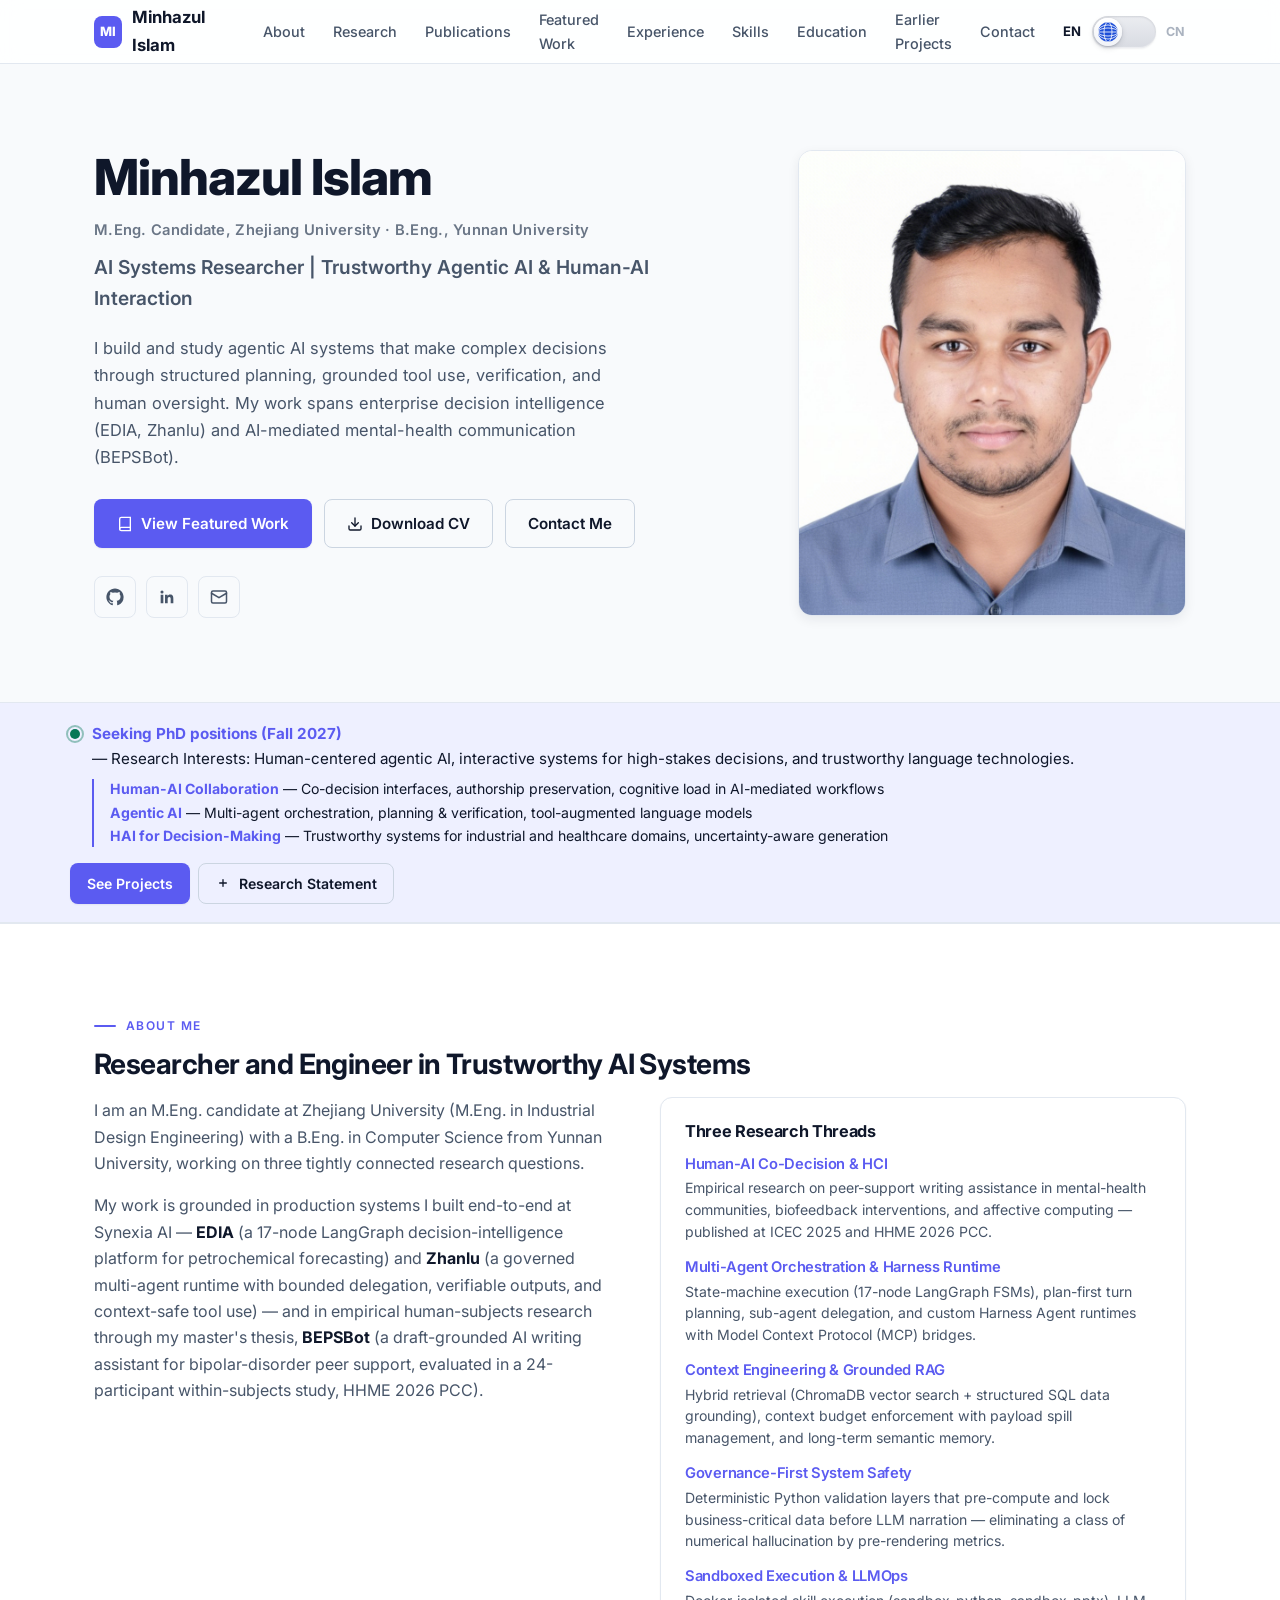
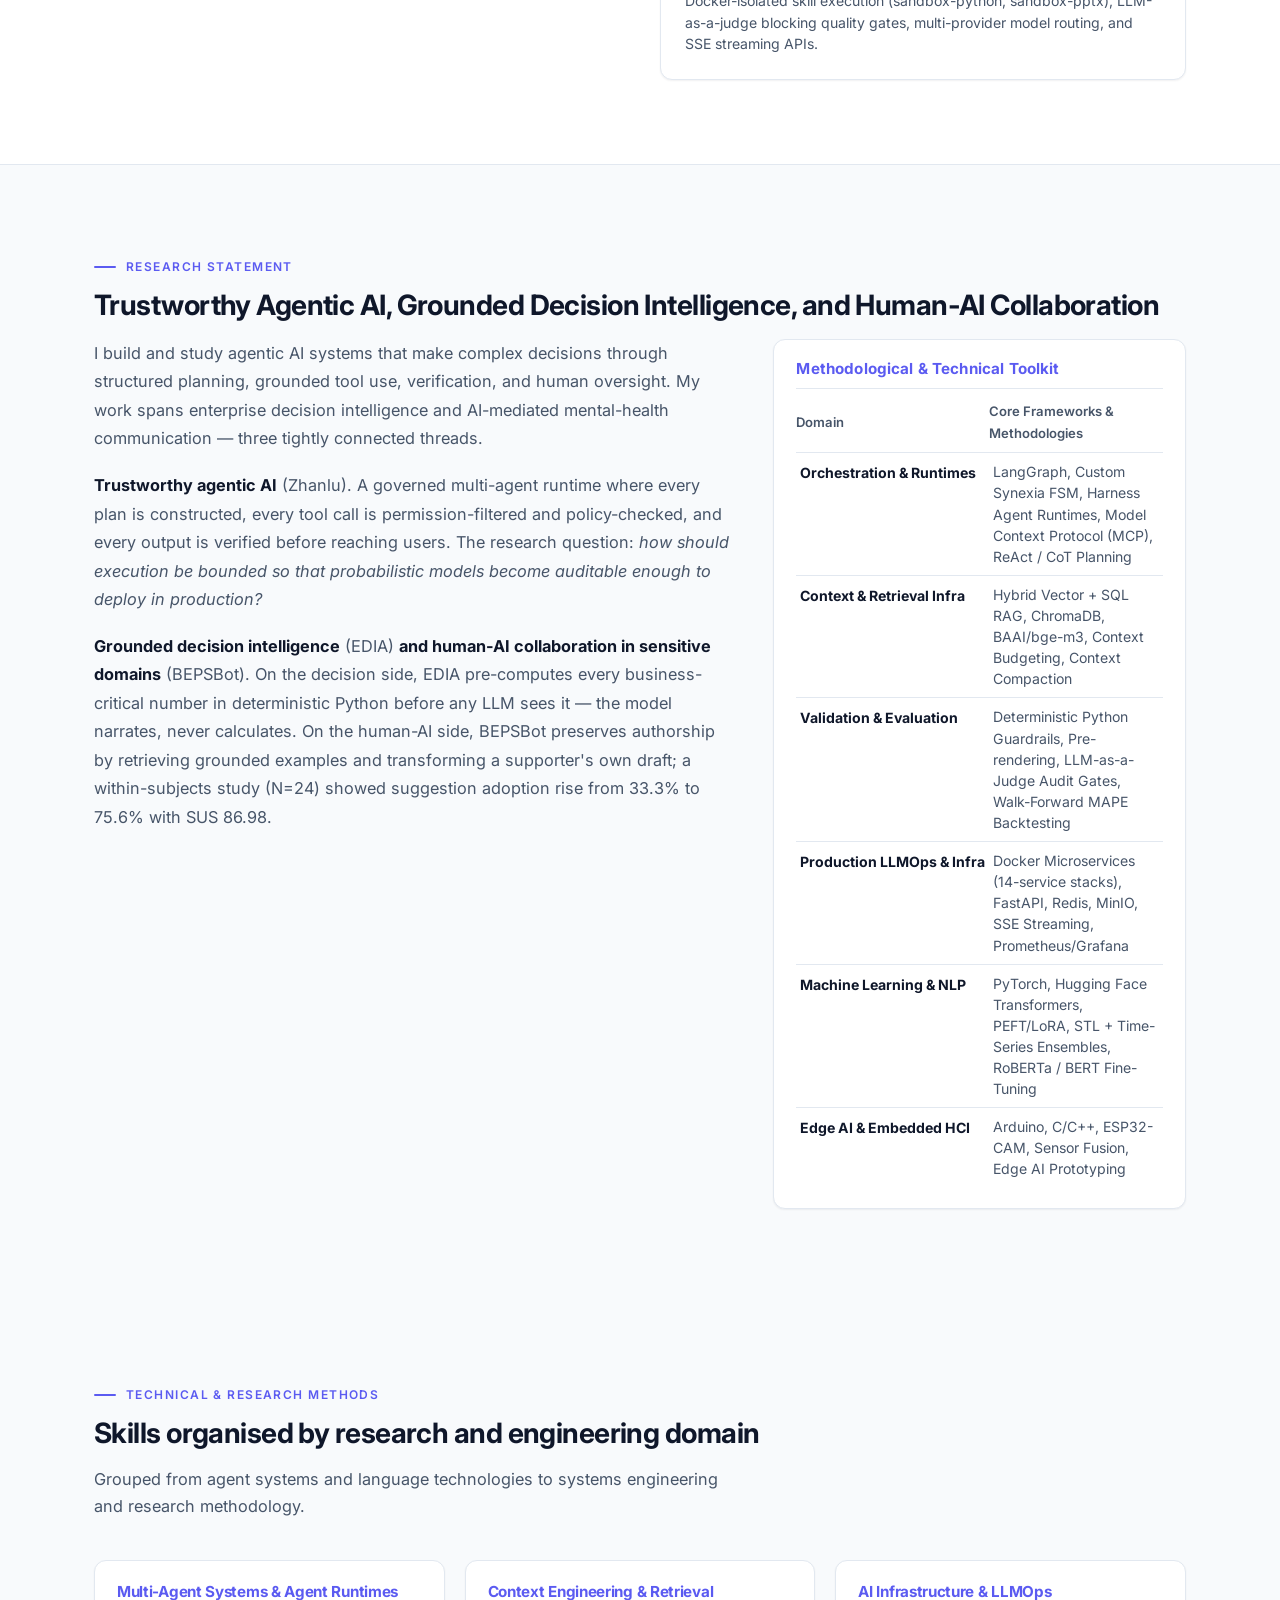
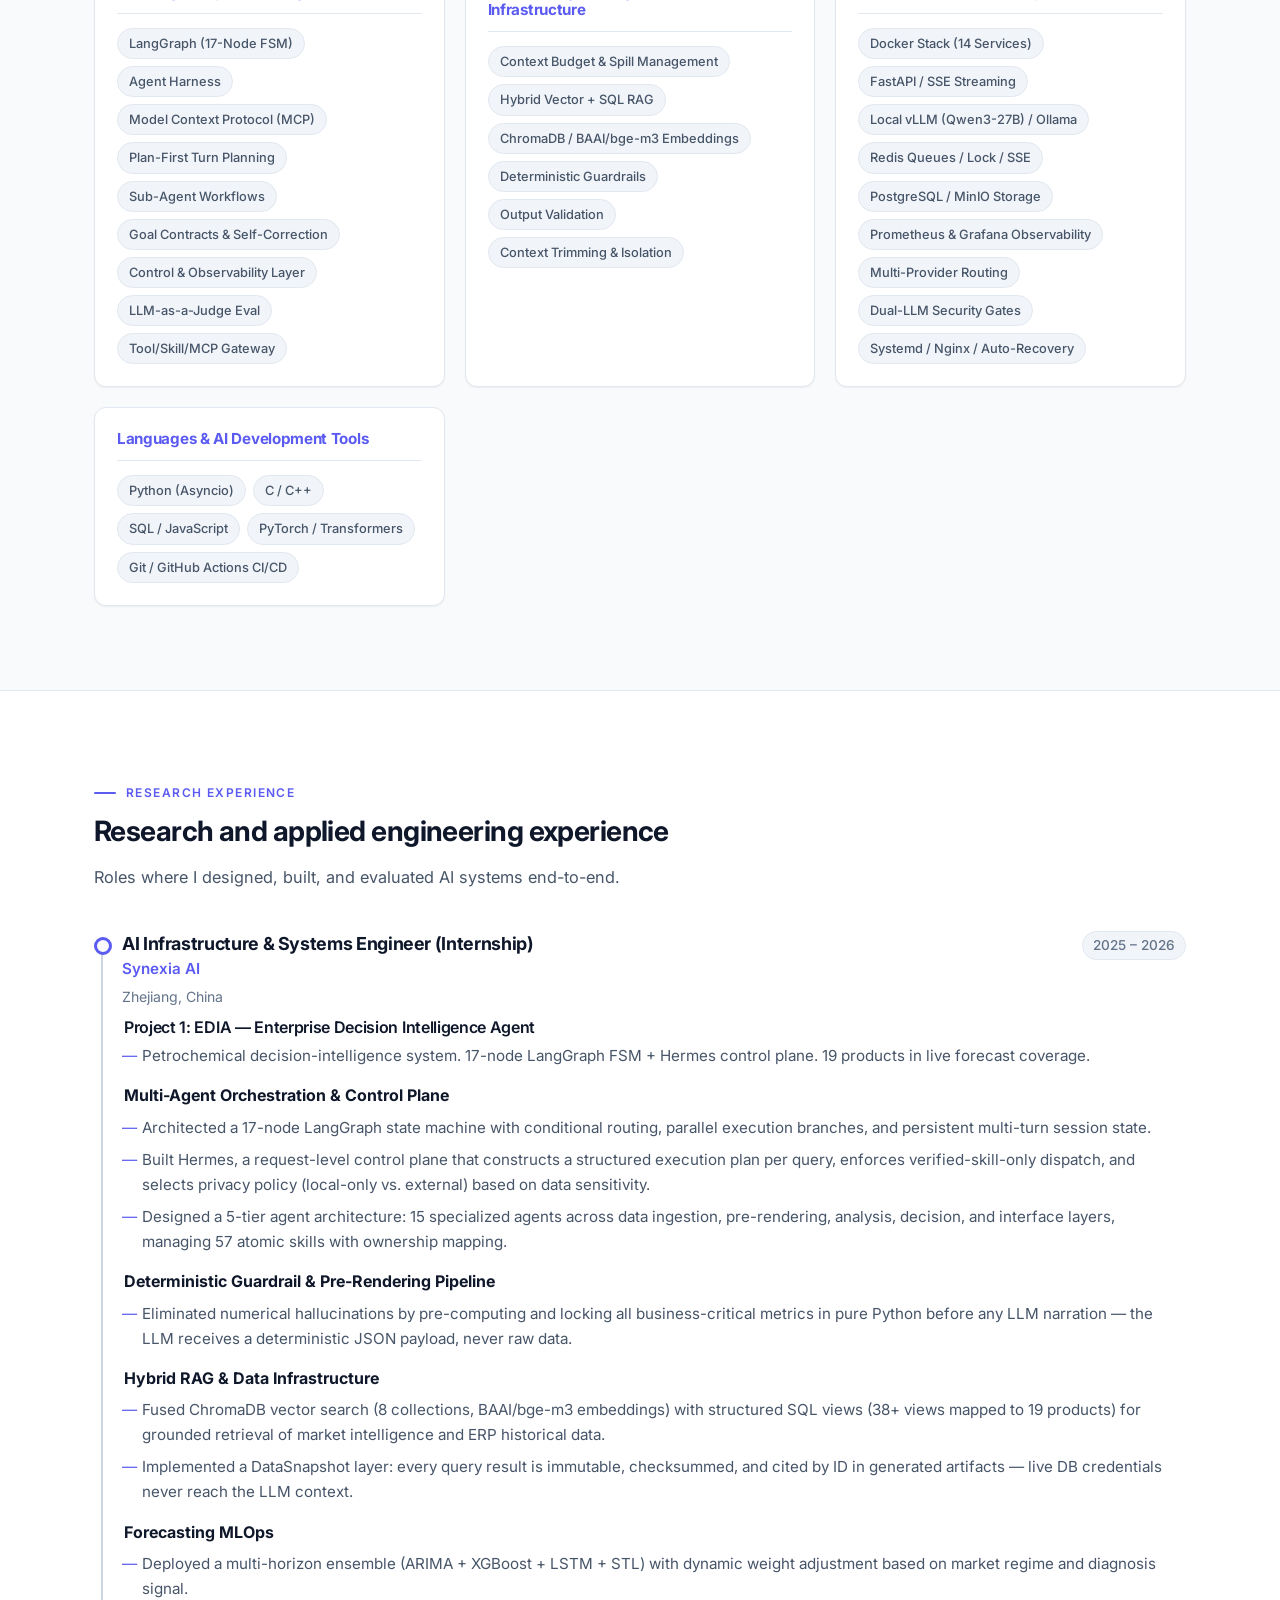
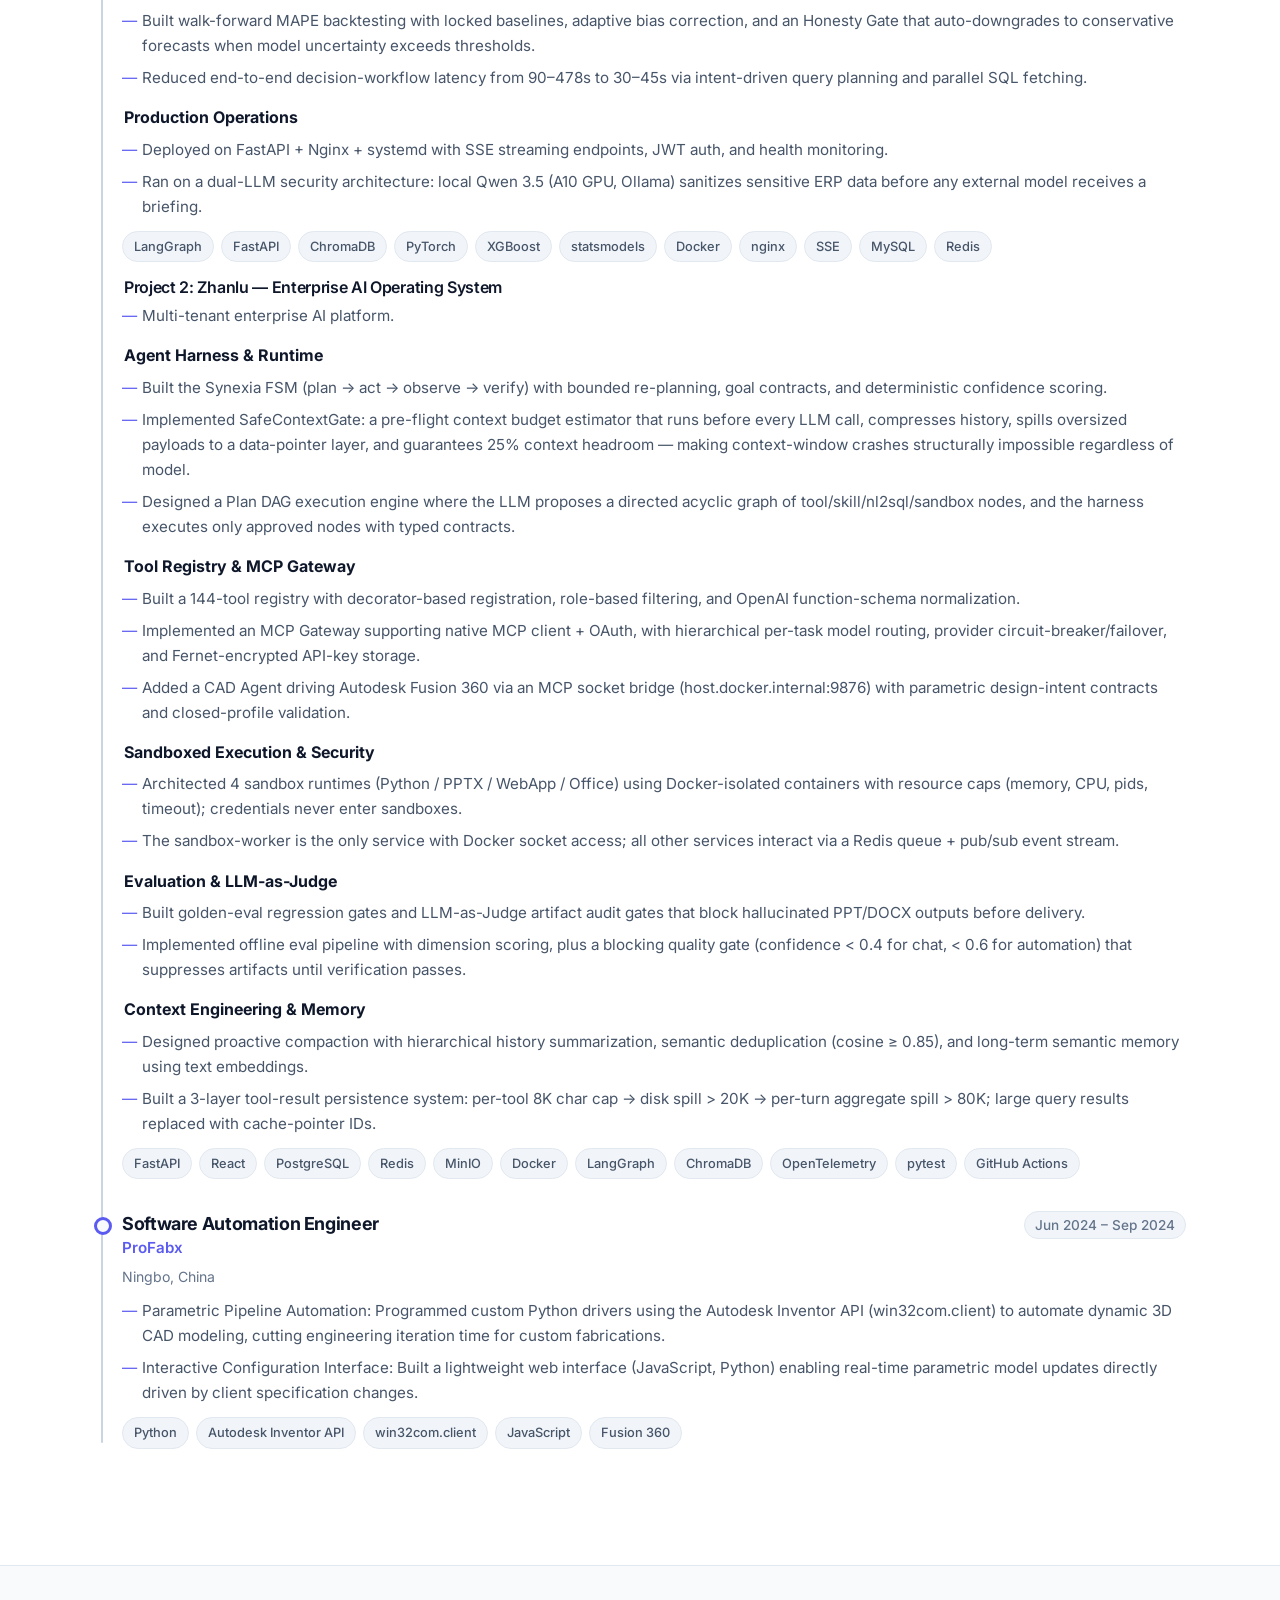
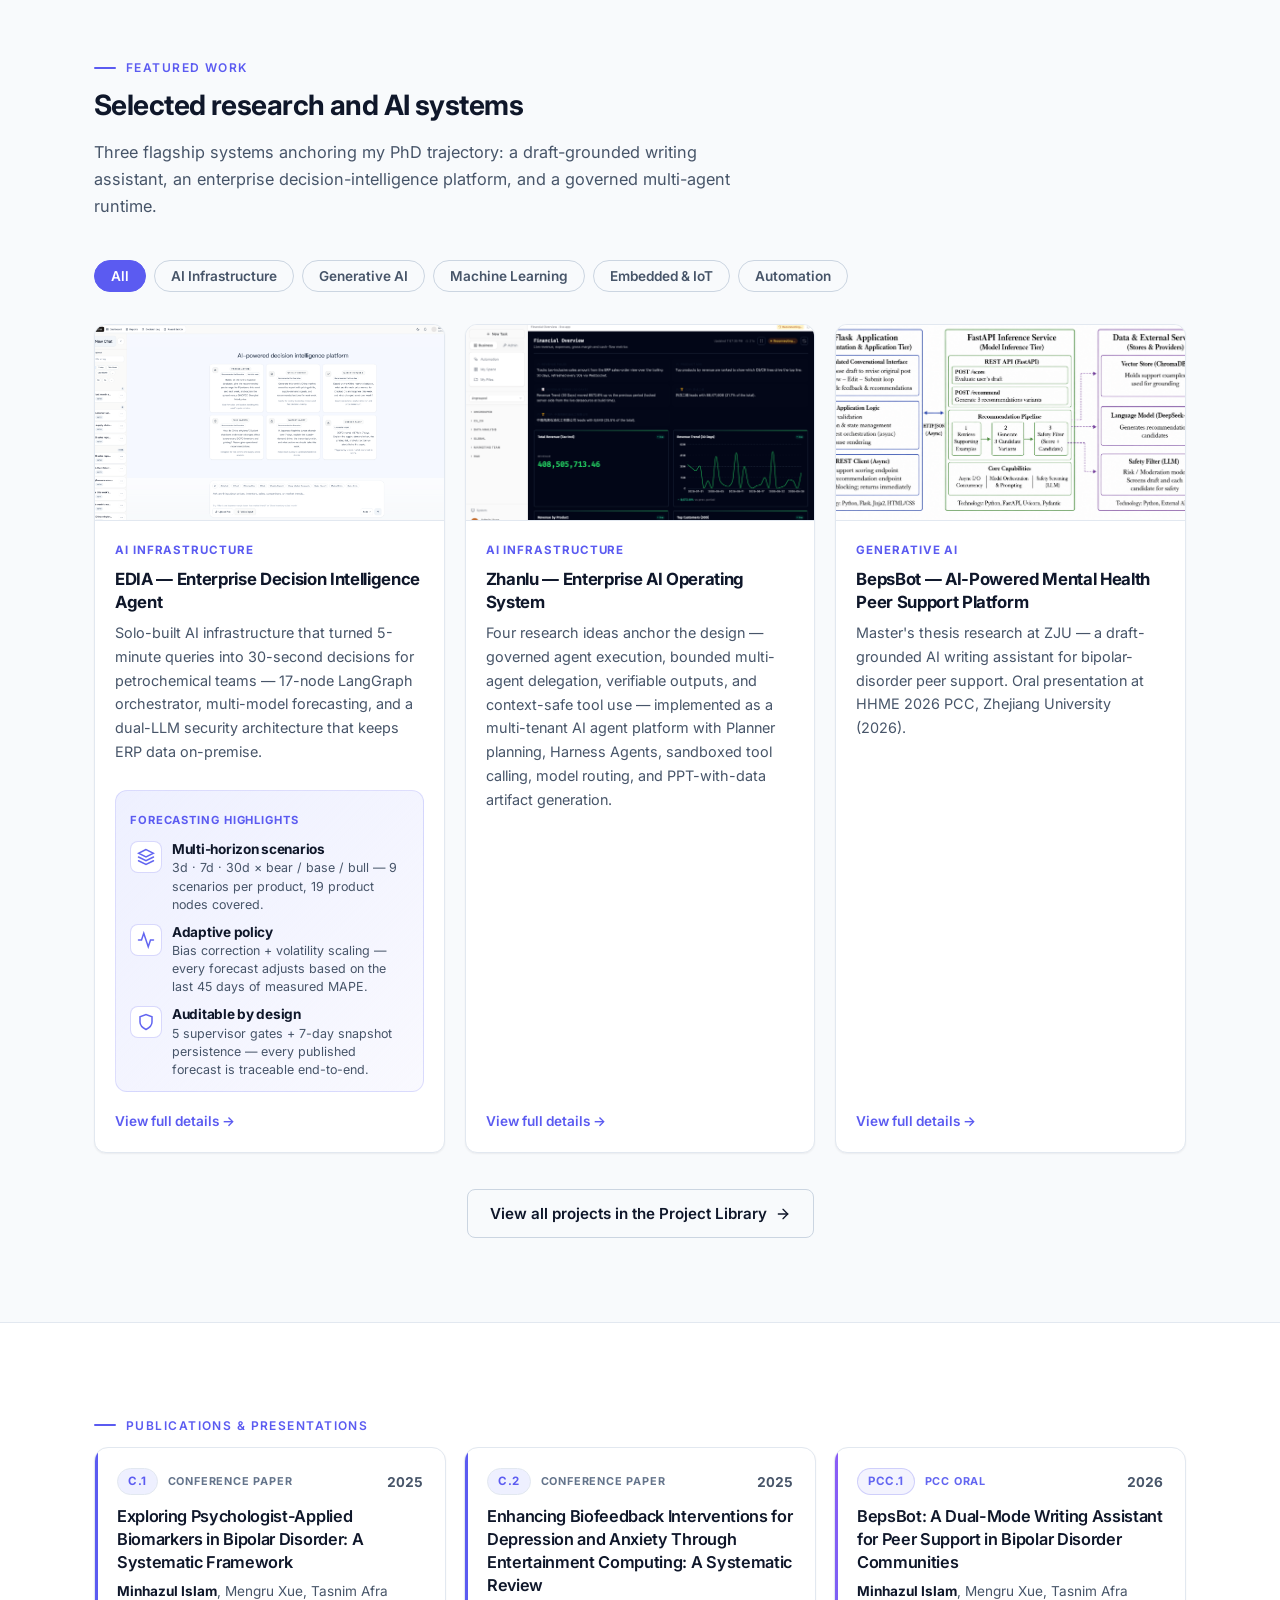
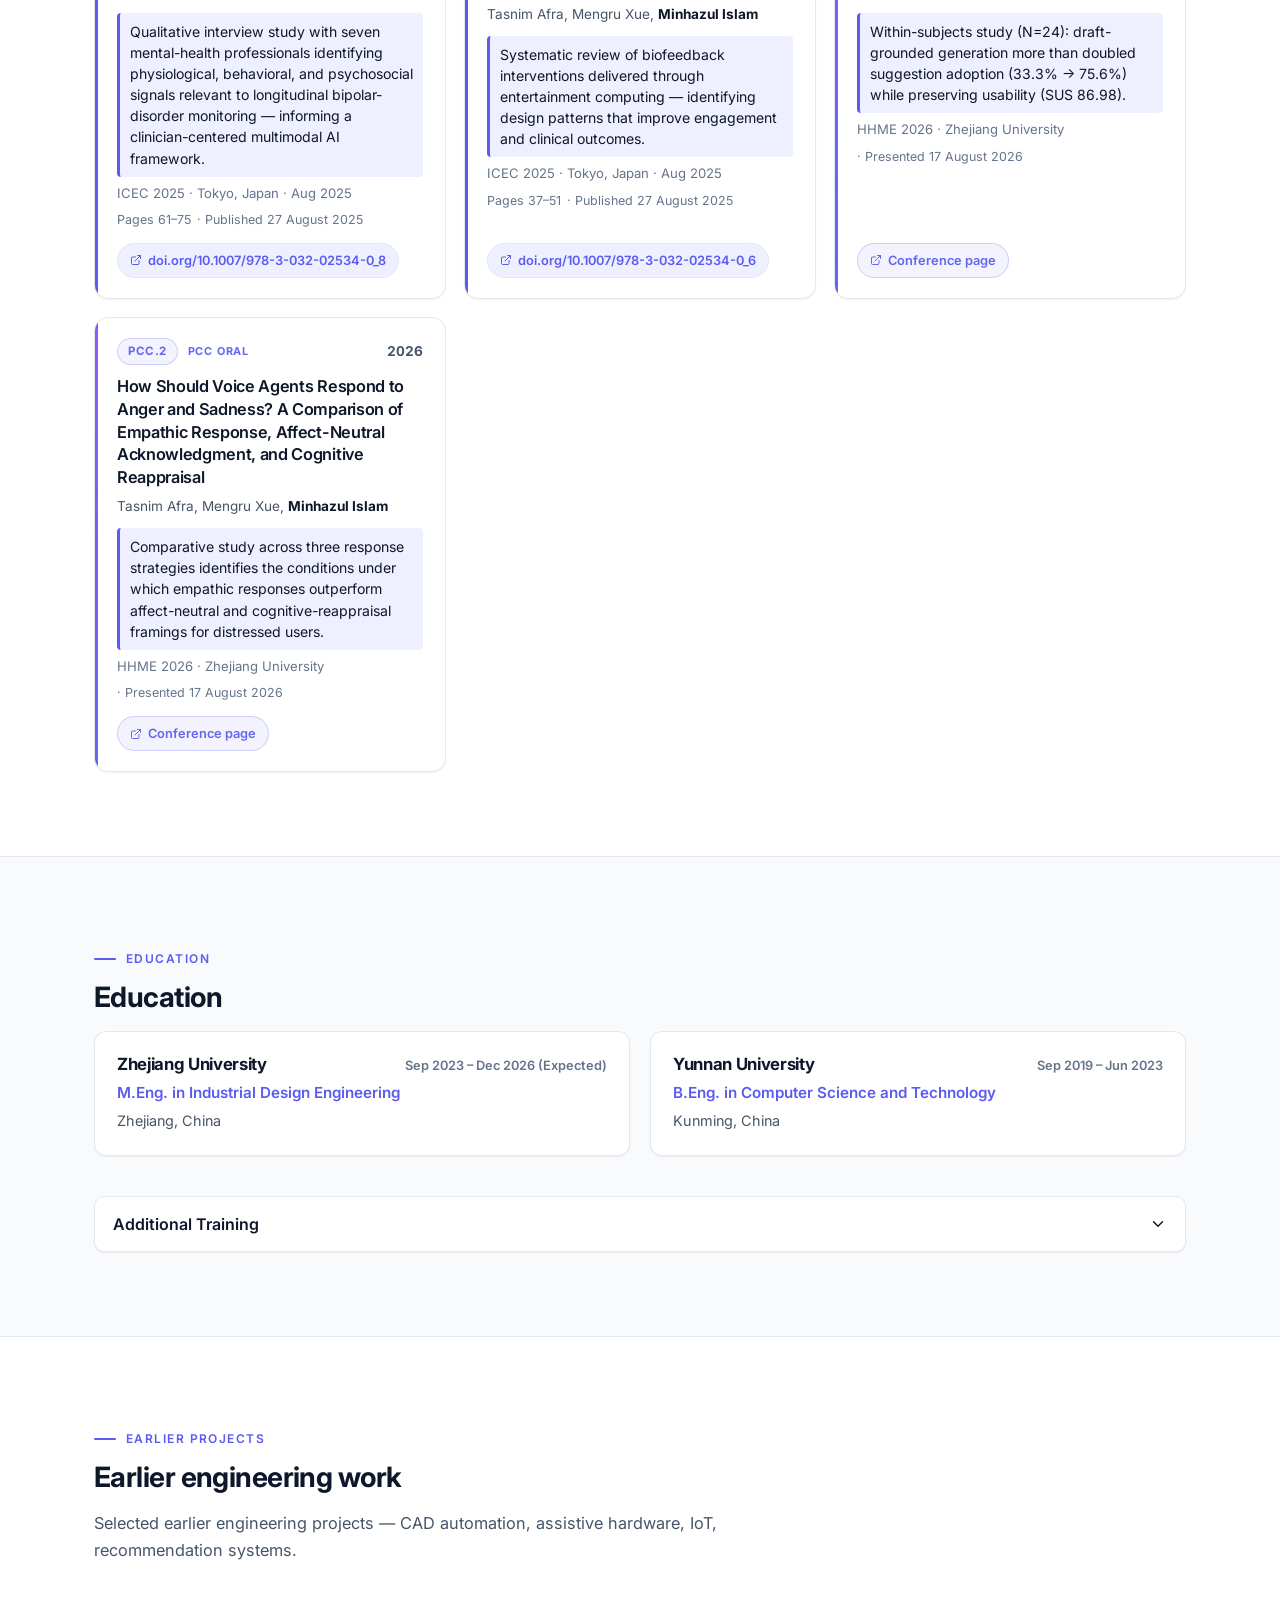
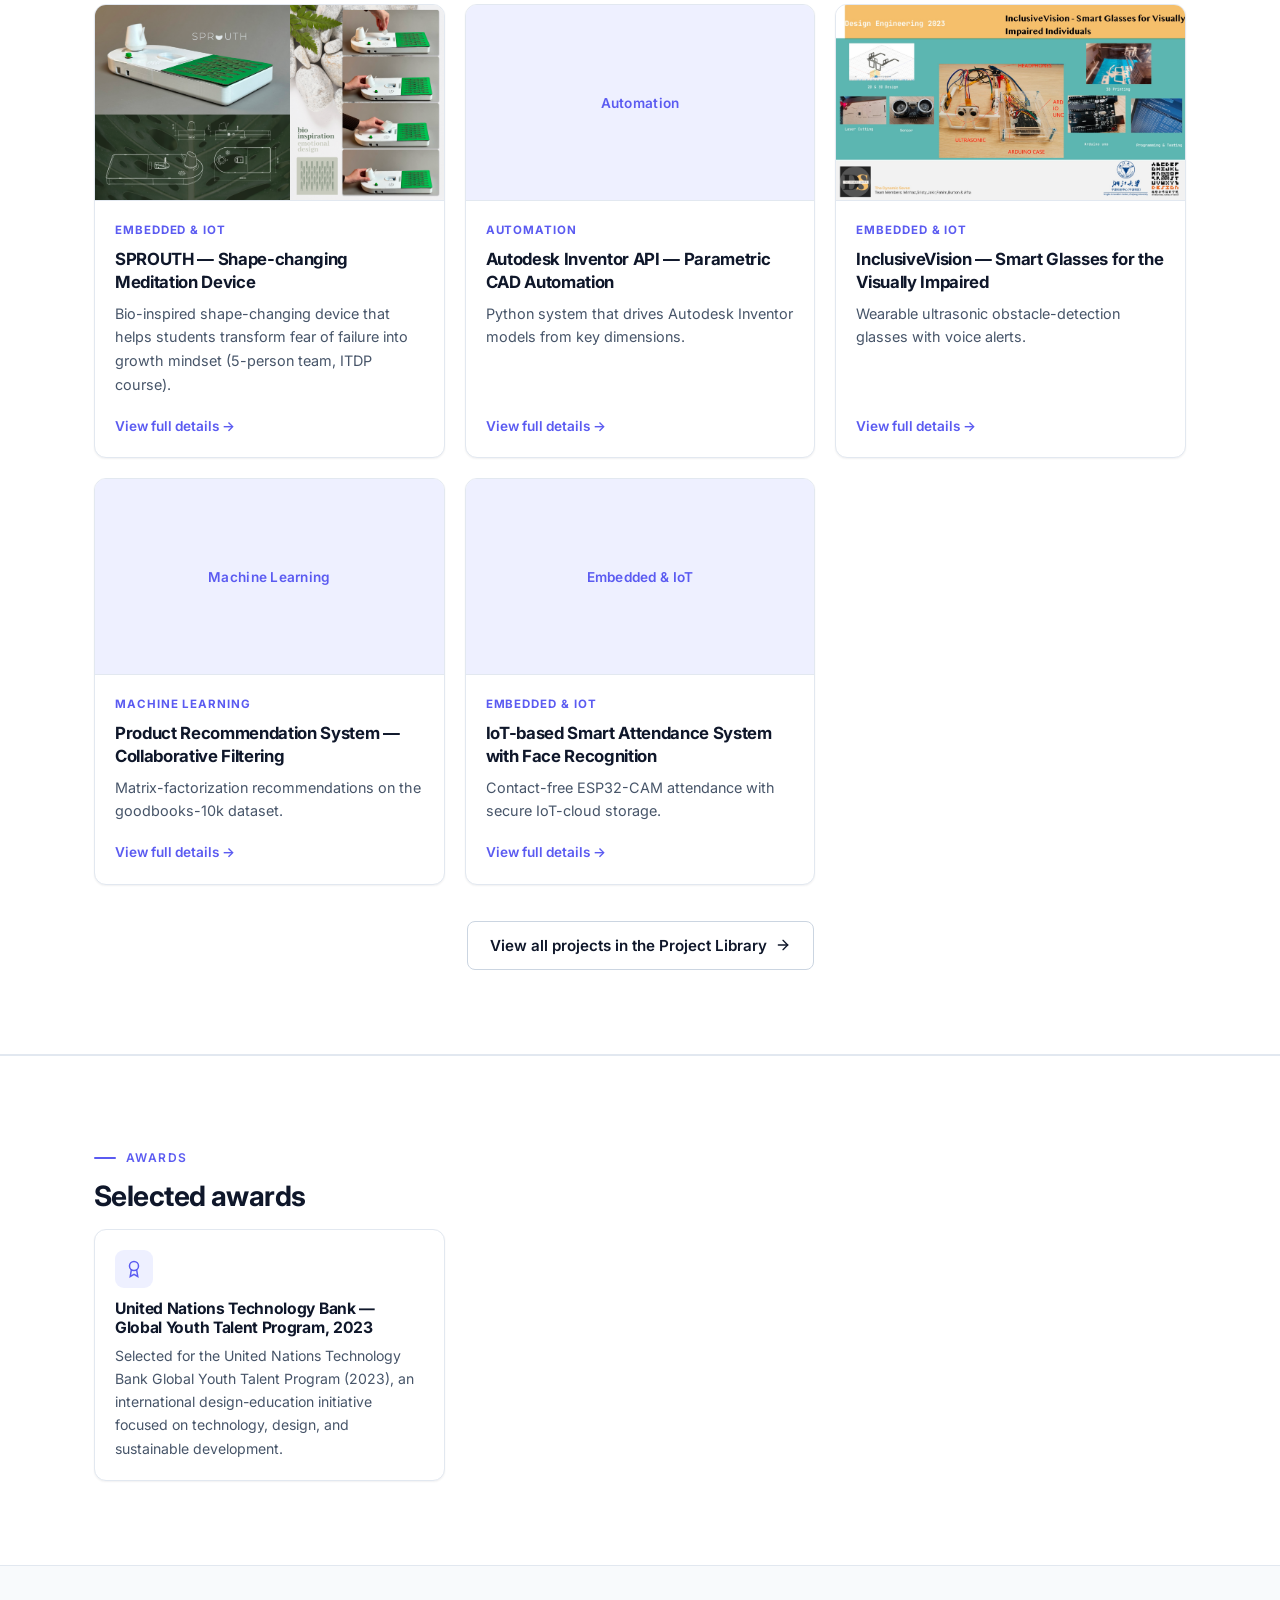
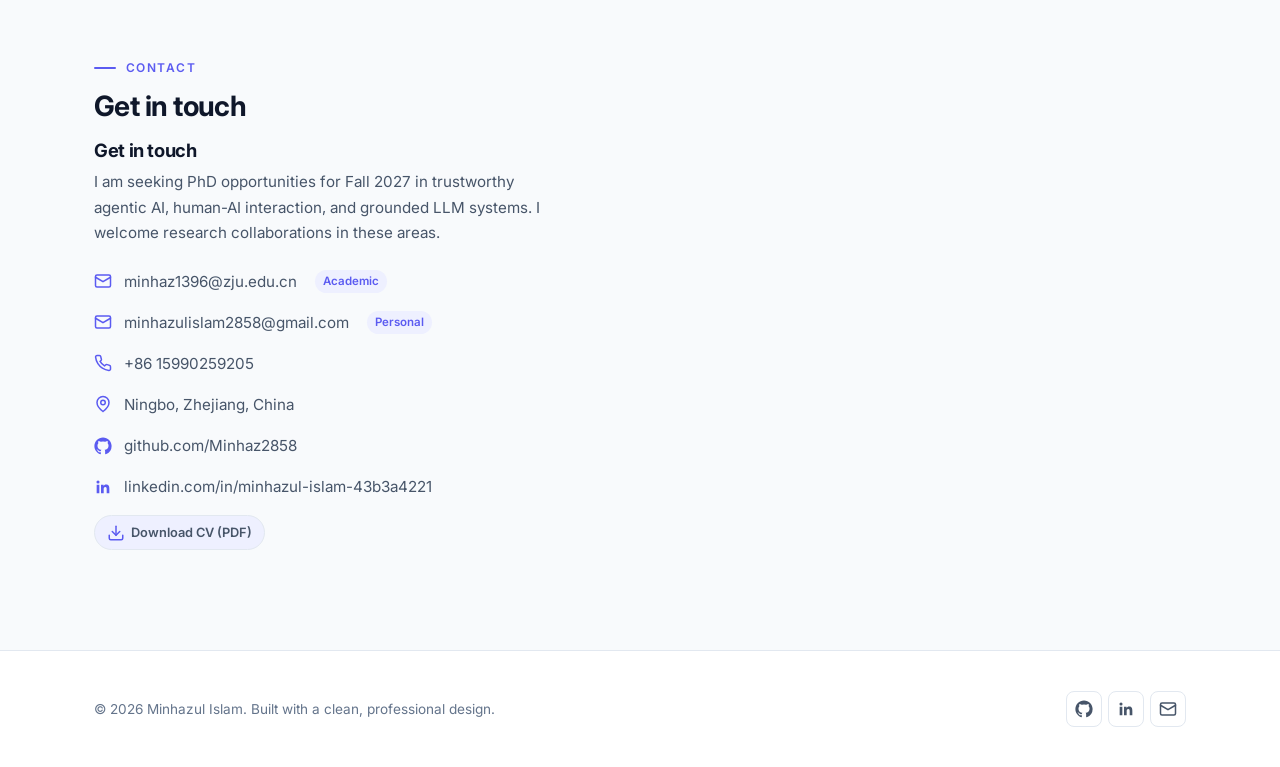
==== commit ae55a08d: "refactor: restructure portfolio site for research focus - remove featured BepsBot section and reorga" ====
--- a/index.html
+++ b/index.html
@@ -4,7 +4,7 @@
   <meta charset="UTF-8" />
   <meta name="viewport" content="width=device-width, initial-scale=1.0" />
   <title data-i18n="meta.title">Minhazul Islam — AI Systems Engineer & Applied Researcher</title>
-  <meta name="description" data-i18n="meta.description" content="AI Systems Engineer building auditable multi-agent architectures, deterministic guardrails, and enterprise RAG platforms. M.E. from Zhejiang University, publications at ICEC 2025." />
+  <meta name="description" data-i18n="meta.description" content="AI Systems Researcher (M.Eng. candidate, Zhejiang University) working on trustworthy agentic AI, grounded decision intelligence, and human-AI interaction. Publications at ICEC 2025 and HHME 2026 PCC." />
   <link rel="icon" href="data:image/svg+xml,<svg xmlns='http://www.w3.org/2000/svg' viewBox='0 0 100 100'><rect width='100' height='100' rx='20' fill='%235b5bf1'/><text x='50' y='68' font-size='52' font-family='Arial' font-weight='bold' fill='white' text-anchor='middle'>MI</text></svg>" />
   <link rel="preconnect" href="https://fonts.googleapis.com" />
   <link rel="preconnect" href="https://fonts.gstatic.com" crossorigin />
@@ -36,10 +36,12 @@
       <div class="nav-links" id="nav-links">
         <a href="#about" data-i18n="nav.about">About</a>
         <a href="#research-st" data-i18n="nav.research">Research</a>
+        <a href="#publications" data-i18n="nav.publications">Publications</a>
+        <a href="#projects" data-i18n="nav.projects">Featured Work</a>
+        <a href="#experience" data-i18n="nav.experience">Experience</a>
         <a href="#skills" data-i18n="nav.skills">Skills</a>
-        <a href="#experience" data-i18n="nav.experience">Experience</a>
-        <a href="#projects" data-i18n="nav.projects">Projects</a>
         <a href="#education" data-i18n="nav.education">Education</a>
+        <a href="#earlier-projects" data-i18n="nav.earlier">Earlier Projects</a>
         <a href="#contact" data-i18n="nav.contact">Contact</a>
       </div>
       <div class="nav-actions">
@@ -88,12 +90,12 @@
   <div class="mobile-menu" id="mobile-menu">
     <a href="#about" data-i18n="mm.about">About</a>
     <a href="#research-st" data-i18n="mm.researchSt">Research Statement</a>
+    <a href="#publications" data-i18n="mm.publications">Publications</a>
+    <a href="#projects" data-i18n="mm.projects">Featured Work</a>
+    <a href="#experience" data-i18n="mm.experience">Experience</a>
     <a href="#skills" data-i18n="mm.skills">Skills</a>
-    <a href="#experience" data-i18n="mm.experience">Experience</a>
-    <a href="#projects" data-i18n="mm.projects">Projects</a>
-    <a href="#research" data-i18n="mm.publications">Publications</a>
     <a href="#education" data-i18n="mm.education">Education</a>
-    <a href="#achievements" data-i18n="mm.achievements">Achievements</a>
+    <a href="#earlier-projects" data-i18n="mm.earlier">Earlier Projects</a>
     <a href="#contact" data-i18n="mm.contact">Contact</a>
     <a href="projects.html" data-i18n="mm.library">Project Library</a>
   </div>
@@ -106,7 +108,7 @@
         <div class="hero-grid">
           <div>
             <h1>Minhazul Islam</h1>
-            <p class="hero-kicker" data-i18n="hero.kicker">M.E. Student, Zhejiang University | B.S. in Computer Science, Yunnan University</p>
+            <p class="hero-kicker" data-i18n="hero.kicker">M.Eng. Candidate, Zhejiang University · B.Eng., Yunnan University</p>
             <p class="hero-role" data-i18n="hero.role">AI Systems Engineer & Applied Researcher</p>
             <p class="hero-summary" data-i18n="hero.summary">
               Building auditable multi-agent architectures, deterministic guardrails, and enterprise agent runtimes. Researching human-AI co-decision and grounded RAG systems across high-stakes industrial & healthcare domains.
@@ -116,7 +118,7 @@
                 <svg viewBox="0 0 24 24" fill="none" stroke="currentColor" stroke-width="2" stroke-linecap="round"><path d="M4 19.5A2.5 2.5 0 0 1 6.5 17H20"/><path d="M6.5 2H20v20H6.5A2.5 2.5 0 0 1 4 19.5v-15A2.5 2.5 0 0 1 6.5 2z"/></svg>
                 <span data-i18n="hero.viewProjects">View My Projects</span>
               </a>
-              <a href="assets/cv.pdf" class="btn btn-secondary" download="Minhazul_Islam_CV.pdf">
+              <a href="assets/Islam_Minhazul_CV.pdf" class="btn btn-secondary" download="Minhazul_Islam_CV.pdf">
                 <svg viewBox="0 0 24 24" fill="none" stroke="currentColor" stroke-width="2" stroke-linecap="round"><path d="M21 15v4a2 2 0 0 1-2 2H5a2 2 0 0 1-2-2v-4"/><path d="M7 10l5 5 5-5"/><path d="M12 15V3"/></svg>
                 <span data-i18n="hero.downloadCv">Download CV</span>
               </a>
@@ -169,64 +171,6 @@
     </div>
 
     <!-- ======================= About ======================= -->
-    <section class="section section-featured" id="featured-bepsbot">
-      <div class="container">
-        <span class="eyebrow">Featured Research</span>
-        <h2 class="section-title">BepsBot — AI-Powered Mental Health Peer Support</h2>
-        <p class="section-sub">My master's thesis at Zhejiang University — published at HHME 2026 PCC (Springer LNCS).</p>
-
-        <div class="featured-grid">
-          <div class="featured-media">
-            <div class="featured-screenshots">
-              <figure class="featured-fig">
-                <img src="assets/bepsbot_re_pipeline.png" alt="BepsBot Recommendation (RE) pipeline — 5 stages from input validation through RAG retrieval, parallel constrained generation, safety filtering, and response assembly" />
-              </figure>
-            </div>
-          </div>
-
-          <div class="featured-content">
-            <p class="featured-problem">
-              <strong>The authorship paradox:</strong> peer-support writing helps communities, but writing is hard when you're unwell. Can AI assist without taking over the voice?
-            </p>
-
-            <div class="featured-metrics">
-              <div class="metric">
-                <div class="metric-num">N=24</div>
-                <div class="metric-label">Within-subjects study</div>
-              </div>
-              <div class="metric metric-highlight">
-                <div class="metric-num">33.3% → 75.6%</div>
-                <div class="metric-label">Suggestion adoption (more than 2×)</div>
-              </div>
-              <div class="metric">
-                <div class="metric-num">SUS 86.98</div>
-                <div class="metric-label">Usability preserved</div>
-              </div>
-            </div>
-
-            <p class="featured-summary">
-              BepsBot is a <strong>dual-mode LLM writing assistant</strong> for bipolar-disorder peer-support communities. It offers two complementary modes — <em>Improvement Suggestion (IS)</em> and <em>Example-Supported (ES)</em> — that ground generated text in the user's draft, preserving authorship while lifting the quality and persuasiveness of community posts.
-            </p>
-
-            <div class="featured-cta">
-              <a href="https://hhme.ccf.org.cn/PCC_paper.html" target="_blank" rel="noopener" class="btn btn-primary">
-                <svg viewBox="0 0 24 24" fill="none" stroke="currentColor" stroke-width="2" stroke-linecap="round"><path d="M14 2H6a2 2 0 0 0-2 2v16a2 2 0 0 0 2 2h12a2 2 0 0 0 2-2V8z"/><path d="M14 2v6h6"/></svg>
-                HHME 2026 PCC Paper
-              </a>
-              <a href="https://github.com/Minhaz2858/Bepsbot" target="_blank" rel="noopener" class="btn btn-secondary">
-                <svg viewBox="0 0 24 24" fill="currentColor"><path d="M12 .5C5.65.5.5 5.65.5 12c0 5.08 3.29 9.39 7.86 10.91.58.11.79-.25.79-.55 0-.27-.01-1.17-.02-2.12-3.2.7-3.87-1.36-3.87-1.36-.52-1.33-1.28-1.68-1.28-1.68-1.04-.71.08-.7.08-.7 1.15.08 1.76 1.19 1.76 1.19 1.03 1.75 2.69 1.25 3.35.95.1-.74.4-1.25.72-1.54-2.55-.29-5.24-1.28-5.24-5.68 0-1.26.45-2.28 1.19-3.09-.12-.29-.52-1.46.11-3.05 0 0 .97-.31 3.17 1.18a11 11 0 0 1 5.77 0c2.2-1.49 3.17-1.18 3.17-1.18.63 1.59.23 2.76.11 3.05.74.81 1.19 1.83 1.19 3.09 0 4.41-2.69 5.38-5.25 5.67.41.35.77 1.04.77 2.1 0 1.52-.01 2.74-.01 3.11 0 .3.2.66.8.55A11.51 11.51 0 0 0 23.5 12C23.5 5.65 18.35.5 12 .5z"/></svg>
-                GitHub
-              </a>
-              <a href="bepsbot/Bepsbot_Portfolio_Presentation.html" class="btn btn-secondary">
-                <svg viewBox="0 0 24 24" fill="none" stroke="currentColor" stroke-width="2" stroke-linecap="round"><path d="M2 3h20"/><path d="M21 3v11a4 4 0 0 1-4 4H7a4 4 0 0 1-4-4V3"/><path d="m8 21 4-4 4 4"/></svg>
-                Interactive Presentation
-              </a>
-            </div>
-          </div>
-        </div>
-      </div>
-    </section>
-
     <section class="section section-alt" id="about">
       <div class="container">
         <span class="eyebrow" data-i18n="about.eyebrow">About Me</span>
@@ -318,12 +262,12 @@
       </div>
     </section>
 
-    <!-- ======================= Projects ======================= -->
+    <!-- ======================= Featured Work ======================= -->
     <section class="section" id="projects">
       <div class="container">
-        <span class="eyebrow" data-i18n="proj.eyebrow">Featured Projects</span>
-        <h2 class="section-title" data-i18n="proj.title">Selected projects</h2>
-        <p class="section-sub" data-i18n="proj.sub">From multi-agent LLM infrastructure to embedded assistive devices — each project solved a real problem end-to-end.</p>
+        <span class="eyebrow" data-i18n="proj.eyebrow">Featured Work</span>
+        <h2 class="section-title" data-i18n="proj.title">Selected research and AI systems</h2>
+        <p class="section-sub" data-i18n="proj.sub">Three flagship systems anchoring my PhD trajectory.</p>
         <div class="filter-bar" id="filter-bar"></div>
         <div class="projects-grid" id="projects-grid"></div>
         <div class="view-all-row">
@@ -335,10 +279,10 @@
       </div>
     </section>
 
-    <!-- ======================= Research ======================= -->
-    <section class="section section-alt" id="research">
-      <div class="container">
-        <span class="eyebrow" data-i18n="pub.eyebrow">Research & Publications</span>
+    <!-- ======================= Publications ======================= -->
+    <section class="section section-alt" id="publications">
+      <div class="container">
+        <span class="eyebrow" data-i18n="pub.eyebrow">Publications & Presentations</span>
         <div id="publications-list"></div>
       </div>
     </section>
@@ -346,11 +290,32 @@
     <!-- ======================= Education ======================= -->
     <section class="section" id="education">
       <div class="container">
-        <span class="eyebrow" data-i18n="edu.eyebrow">Education & Certifications</span>
-        <h2 class="section-title" data-i18n="edu.title">Education and professional training</h2>
+        <span class="eyebrow" data-i18n="edu.eyebrow">Education</span>
+        <h2 class="section-title" data-i18n="edu.title">Education</h2>
         <div class="edu-grid" id="edu-list"></div>
-        <h3 style="font-size:1.1rem; margin-bottom:16px" data-i18n="edu.certsTitle">Certifications</h3>
-        <div class="cert-list" id="cert-list"></div>
+        <details class="certs-collapse">
+          <summary>
+            <span data-i18n="edu.certsTitle">Additional Training</span>
+            <svg viewBox="0 0 24 24" fill="none" stroke="currentColor" stroke-width="2" stroke-linecap="round" aria-hidden="true"><path d="m6 9 6 6 6-6"/></svg>
+          </summary>
+          <div class="cert-list" id="cert-list"></div>
+        </details>
+      </div>
+    </section>
+
+    <!-- ======================= Earlier Projects ======================= -->
+    <section class="section section-alt" id="earlier-projects">
+      <div class="container">
+        <span class="eyebrow" data-i18n="earlier.eyebrow">Earlier Projects</span>
+        <h2 class="section-title" data-i18n="earlier.title">Earlier engineering work</h2>
+        <p class="section-sub" data-i18n="earlier.sub">Selected earlier engineering projects.</p>
+        <div class="projects-grid" id="earlier-projects-grid"></div>
+        <div class="view-all-row">
+          <a href="projects.html" class="btn btn-secondary">
+            <span data-i18n="proj.viewAll">View all projects in the Project Library</span>
+            <svg viewBox="0 0 24 24" fill="none" stroke="currentColor" stroke-width="2" stroke-linecap="round"><path d="M5 12h14"/><path d="m12 5 7 7-7 7"/></svg>
+          </a>
+        </div>
       </div>
     </section>
 
@@ -401,8 +366,10 @@
                 <a href="https://www.linkedin.com/in/minhazul-islam-43b3a4221/" target="_blank" rel="noopener">linkedin.com/in/minhazul-islam-43b3a4221</a>
               </li>
               <li>
-                <svg viewBox="0 0 24 24" fill="none" stroke="currentColor" stroke-width="2" stroke-linecap="round"><path d="M18 2h-3a5 5 0 0 0-5 5v3H7v4h3v8h4v-8h3l1-4h-4V7a1 1 0 0 1 1-1h3z"/></svg>
-                <a href="https://www.facebook.com/minhazul.islam.827809" target="_blank" rel="noopener">Facebook</a>
+                <a class="paper-btn" href="assets/Islam_Minhazul_CV.pdf" download="Minhazul_Islam_CV.pdf">
+                  <svg viewBox="0 0 24 24" fill="none" stroke="currentColor" stroke-width="2" stroke-linecap="round"><path d="M21 15v4a2 2 0 0 1-2 2H5a2 2 0 0 1-2-2v-4"/><path d="M7 10l5 5 5-5"/><path d="M12 15V3"/></svg>
+                  <span data-i18n="contact.downloadCv">Download CV (PDF)</span>
+                </a>
               </li>
             </ul>
           </div>
--- a/css/style.css
+++ b/css/style.css
@@ -766,6 +766,41 @@
 .edu-card .edu-school { font-size: 0.9rem; color: var(--text-muted); }
 
 .cert-list { display: grid; grid-template-columns: 1fr 1fr; gap: 14px; }
+
+/* Collapsible "Additional Training" block under Education */
+.certs-collapse {
+  margin-top: 18px;
+  border: 1px solid var(--border);
+  border-radius: 10px;
+  background: var(--card);
+  box-shadow: var(--shadow-sm);
+  overflow: hidden;
+}
+.certs-collapse > summary {
+  list-style: none;
+  cursor: pointer;
+  padding: 14px 18px;
+  display: flex;
+  align-items: center;
+  justify-content: space-between;
+  gap: 10px;
+  font-size: 1rem;
+  font-weight: 600;
+  color: var(--text);
+  user-select: none;
+}
+.certs-collapse > summary::-webkit-details-marker { display: none; }
+.certs-collapse > summary svg {
+  width: 18px; height: 18px; transition: transform 0.18s ease; flex-shrink: 0;
+}
+.certs-collapse[open] > summary svg { transform: rotate(180deg); }
+.certs-collapse > .cert-list {
+  padding: 0 18px 18px 18px;
+  grid-template-columns: 1fr;
+}
+@media (min-width: 720px) {
+  .certs-collapse > .cert-list { grid-template-columns: 1fr 1fr; }
+}
 .cert-item {
   background: var(--card); border: 1px solid var(--border); border-radius: 10px;
   padding: 16px 18px; box-shadow: var(--shadow-sm);
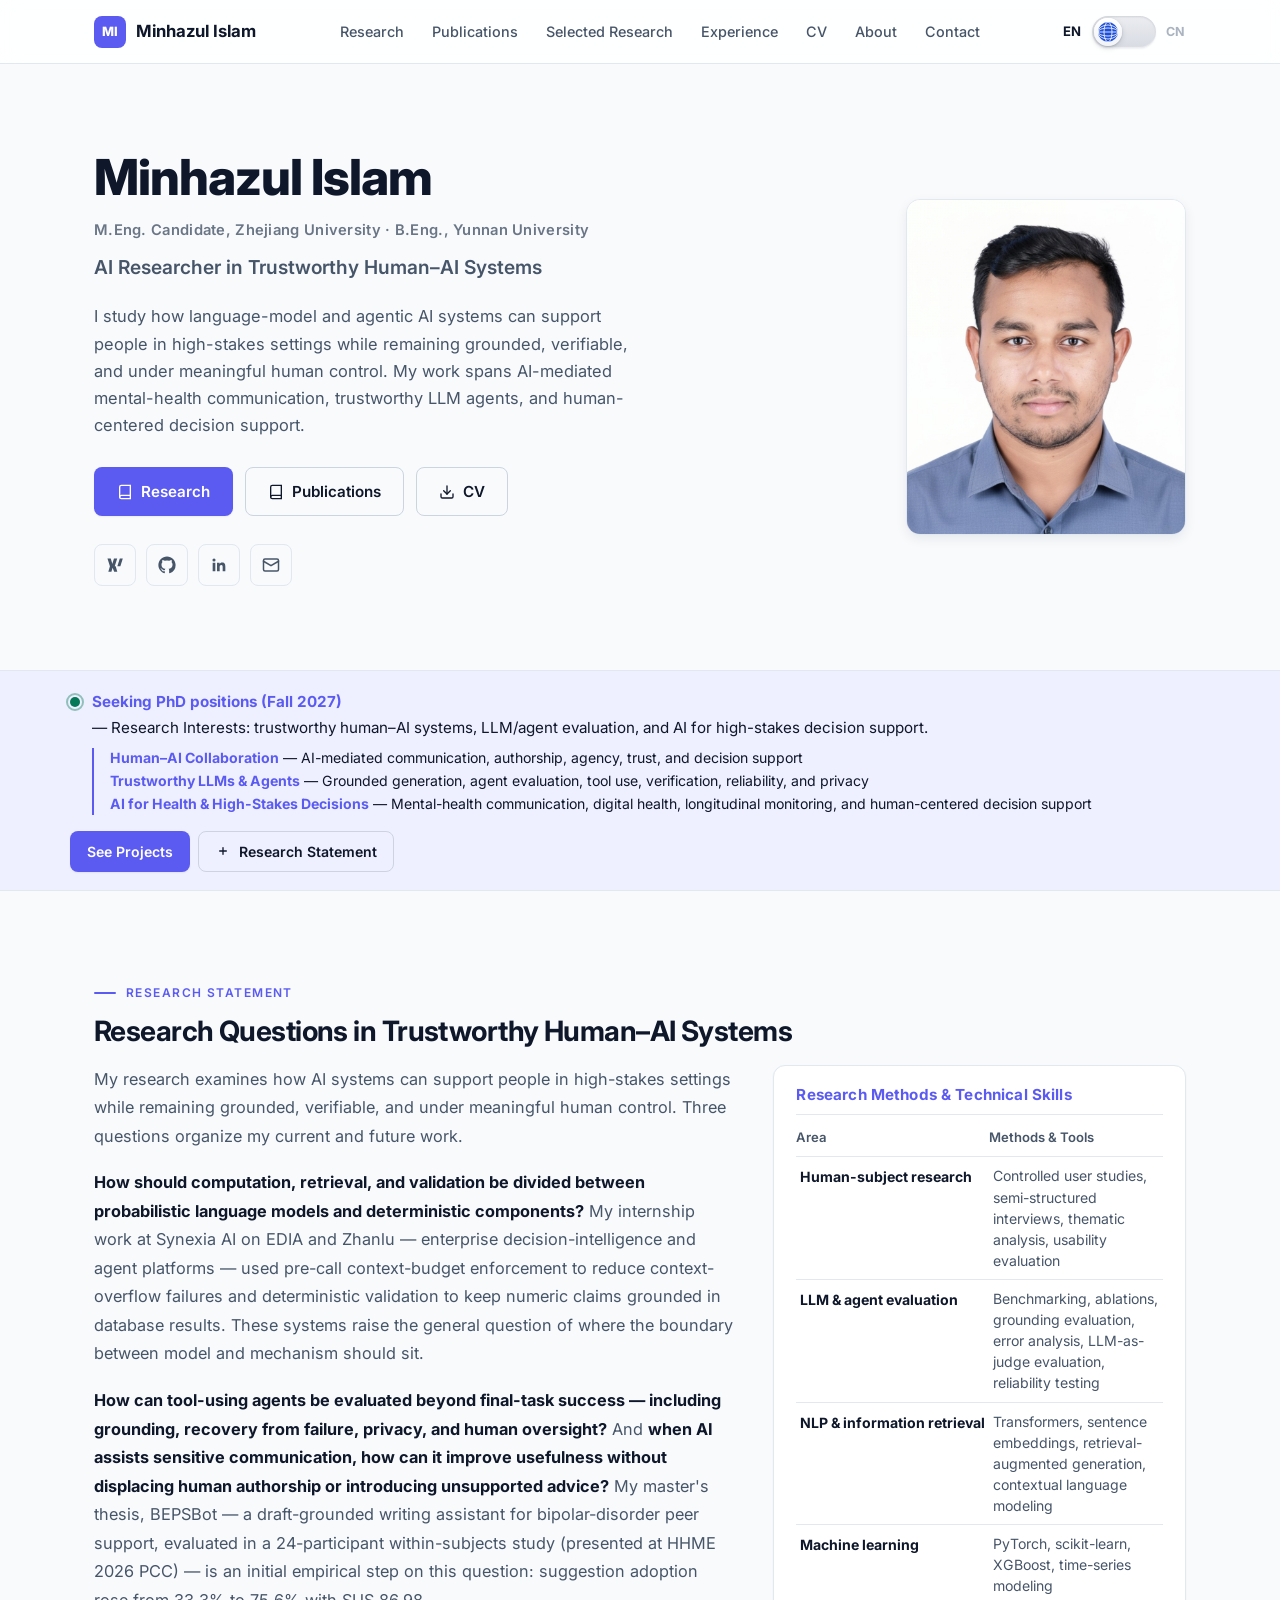
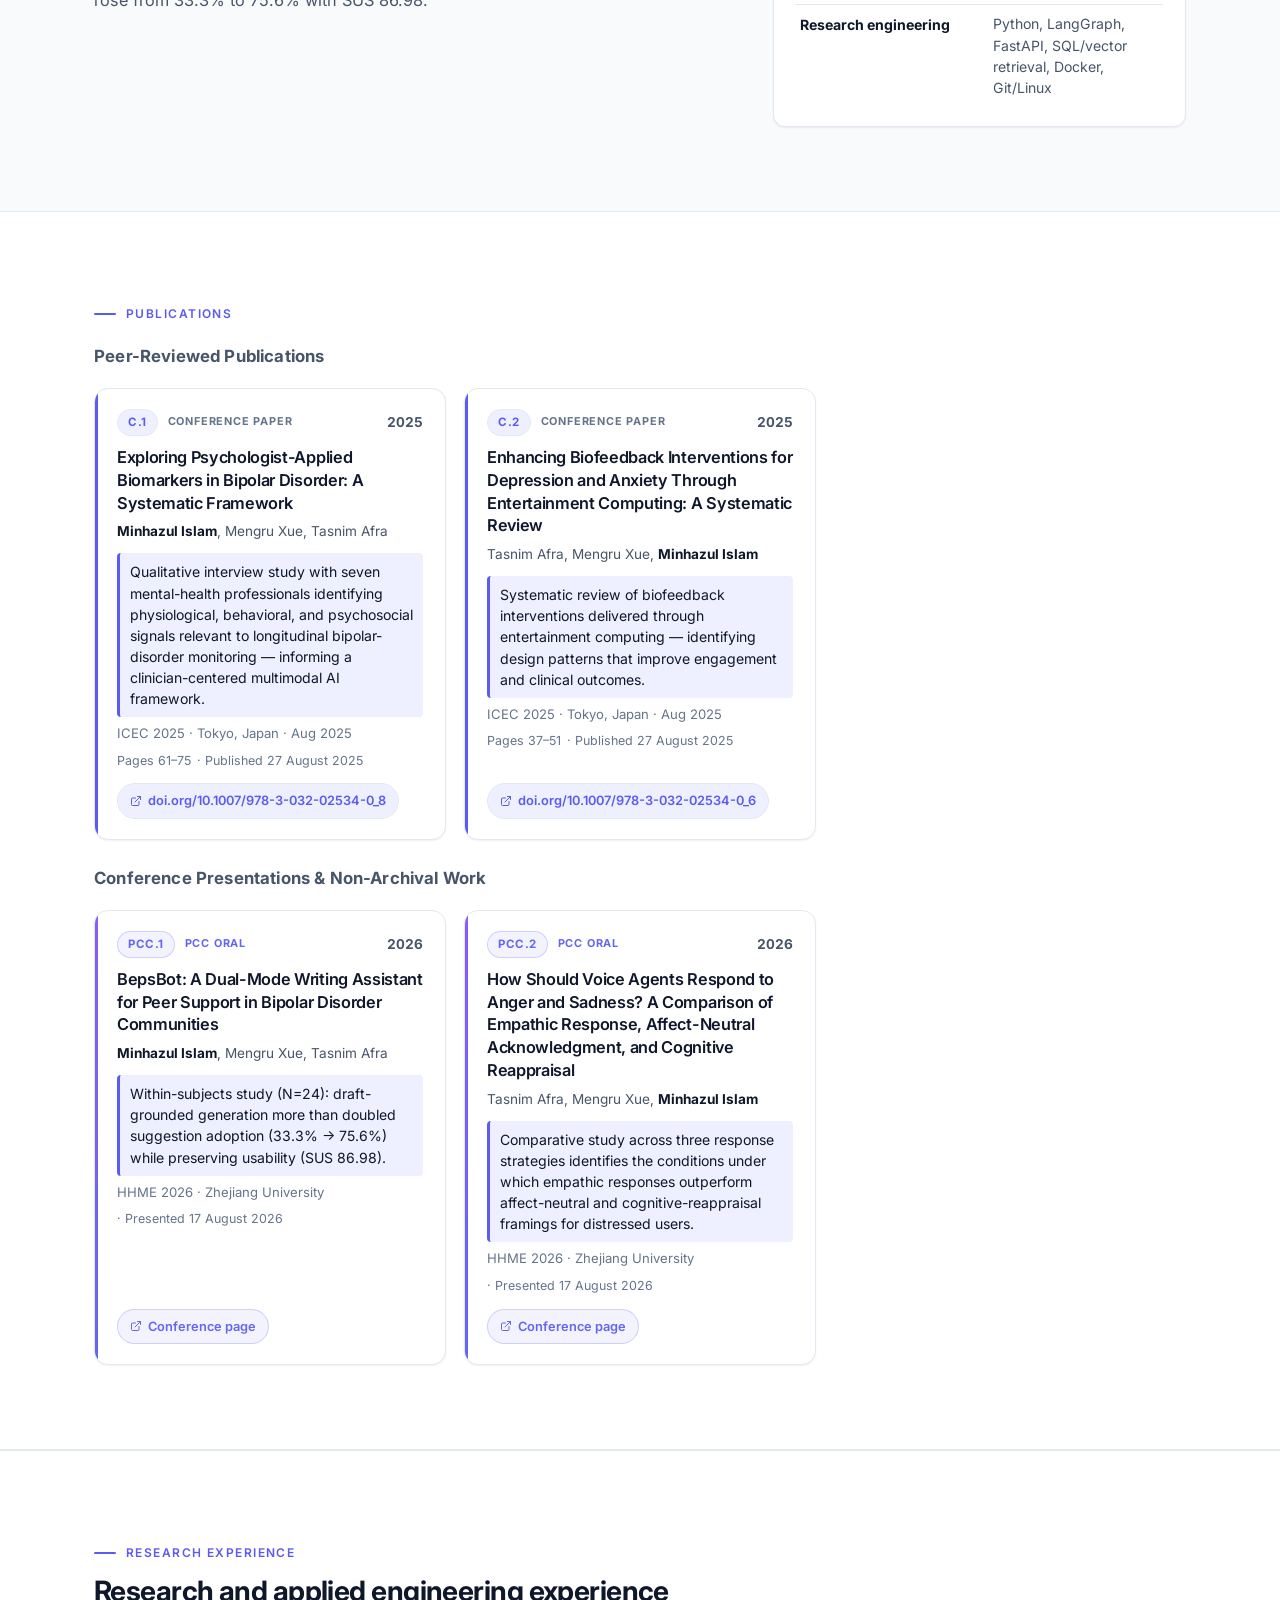
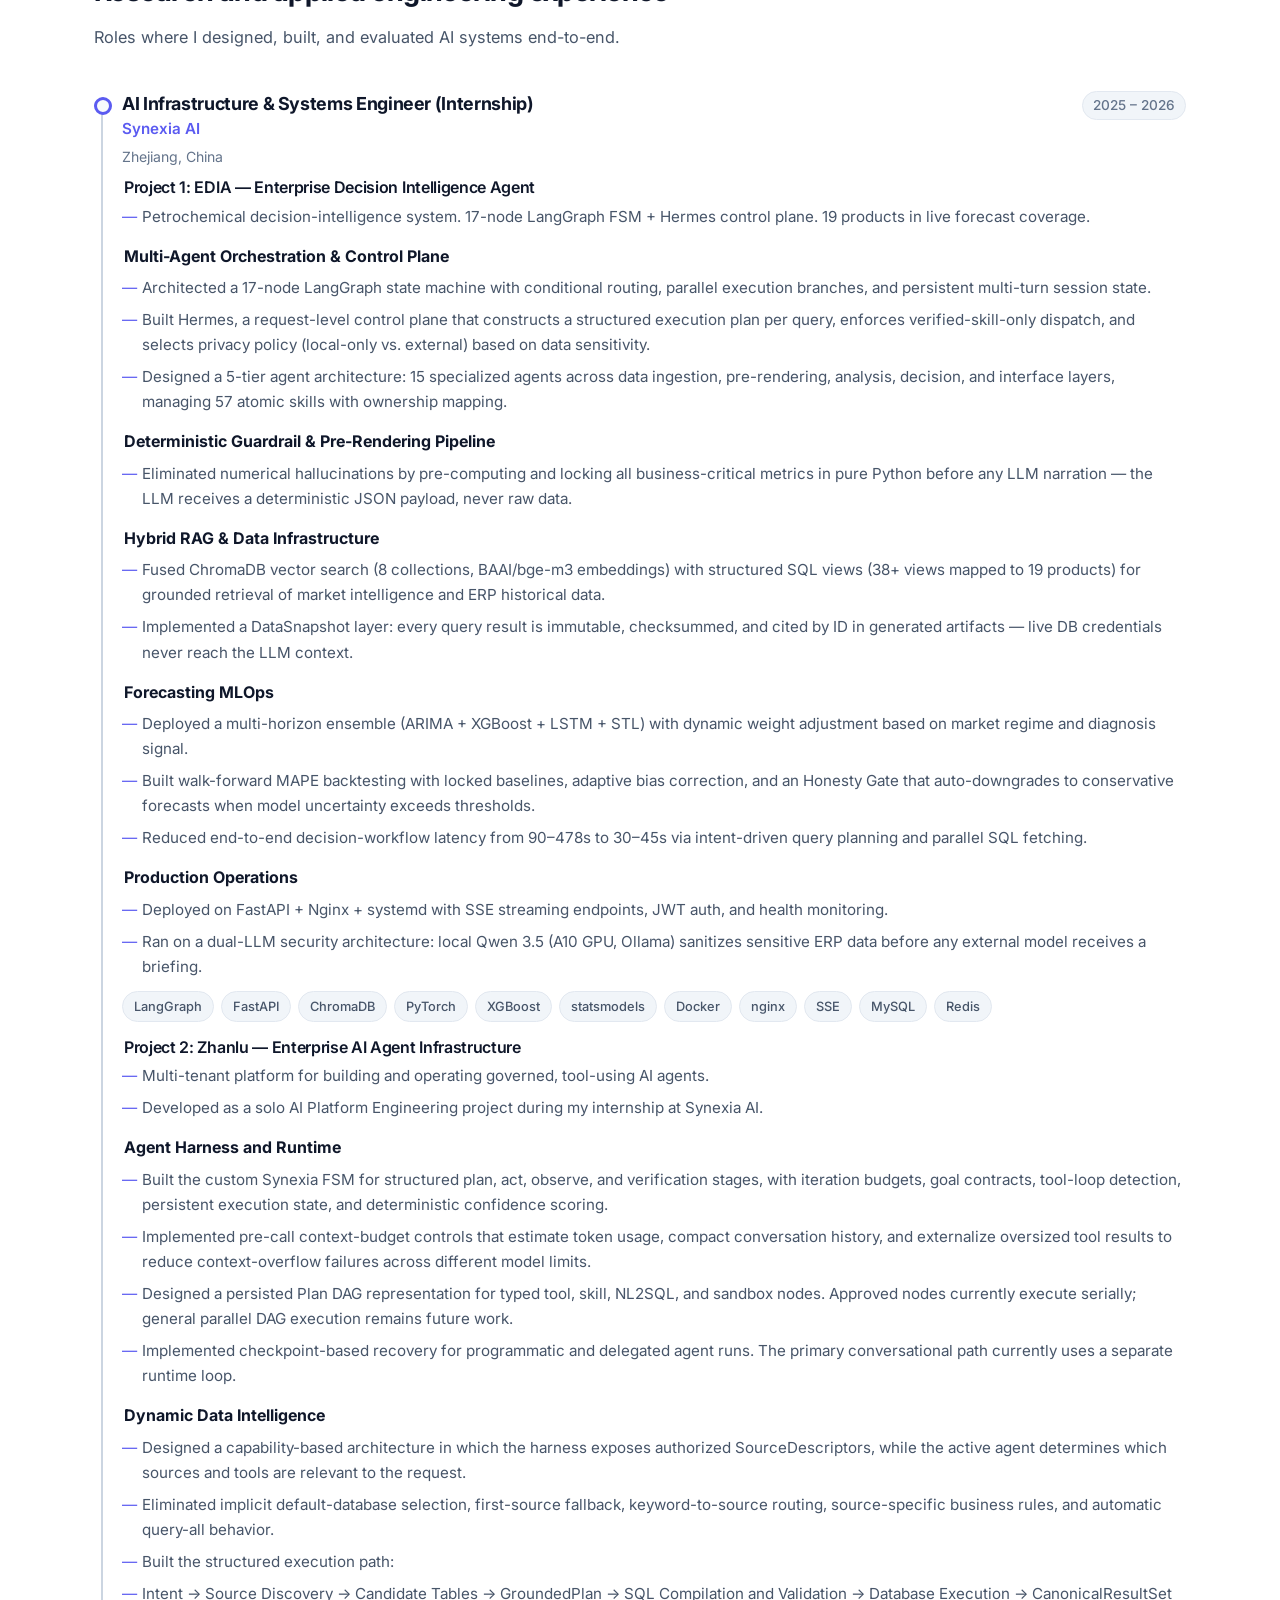
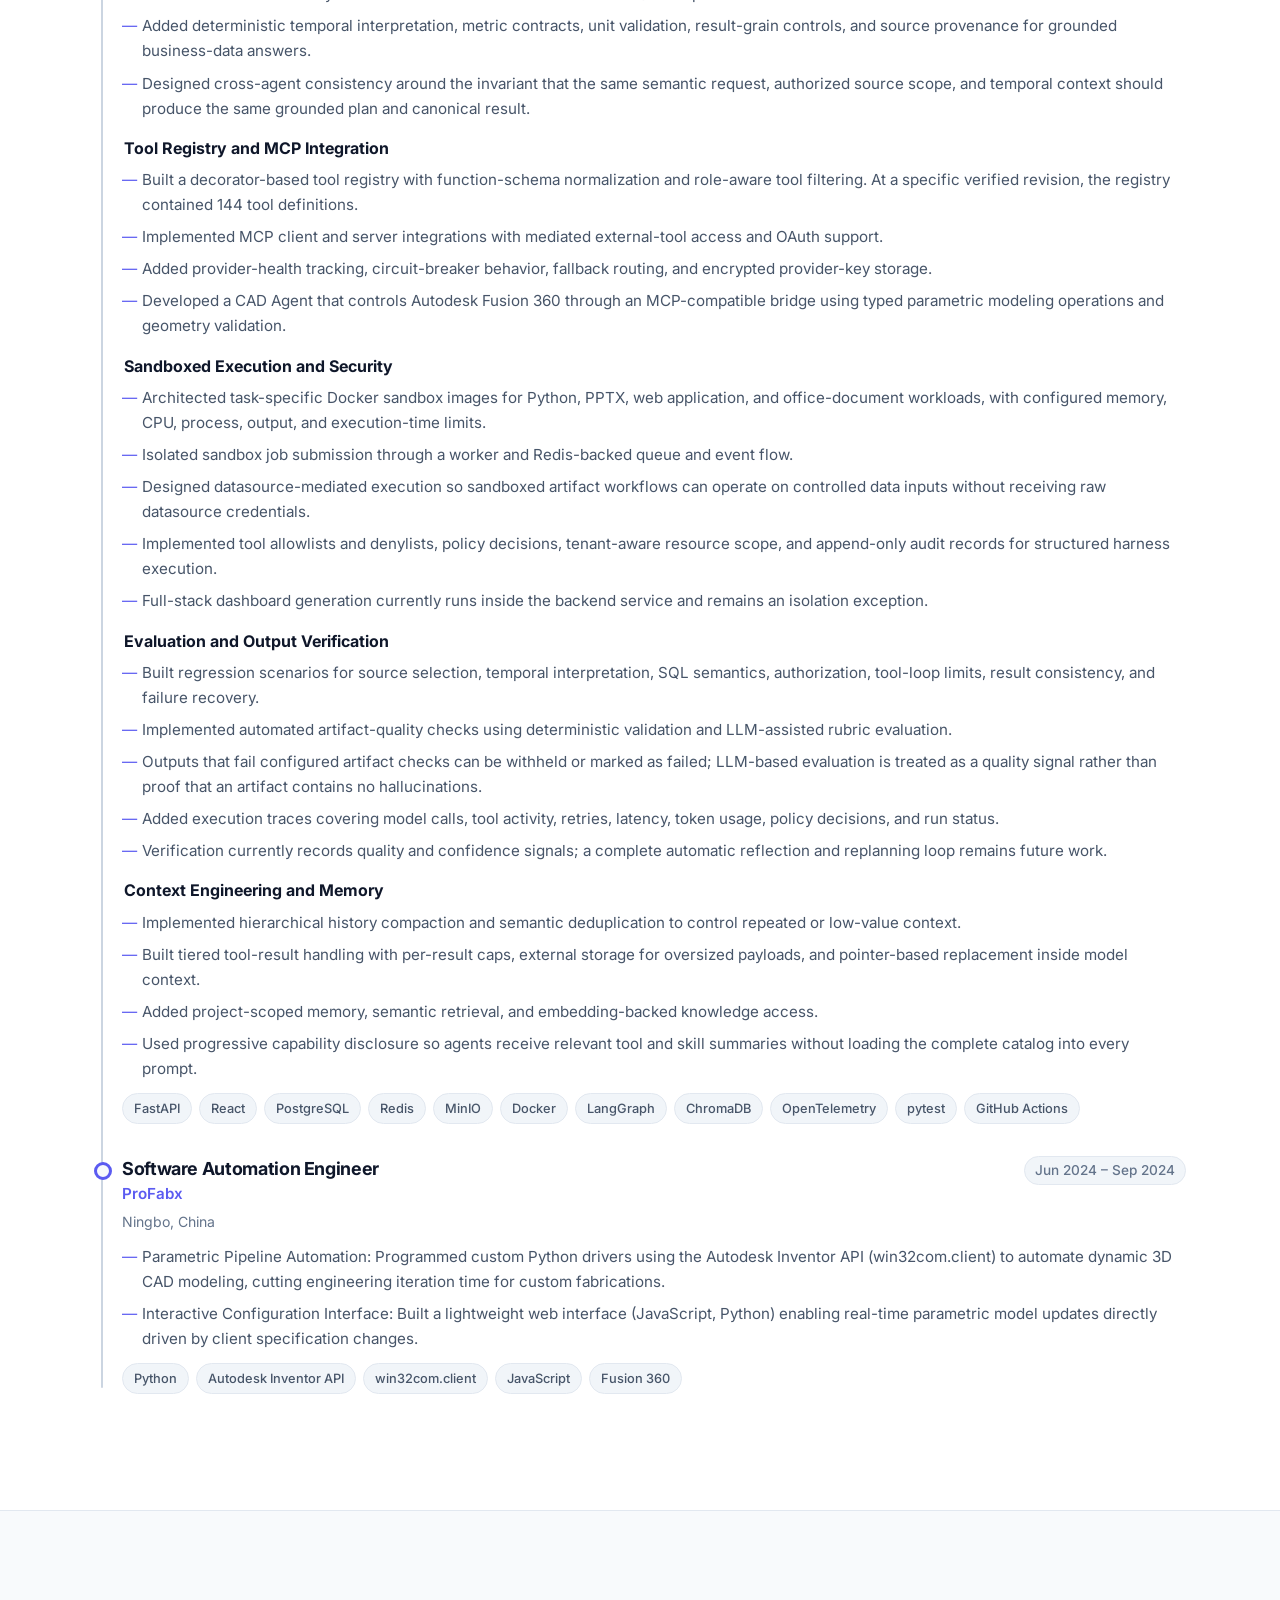
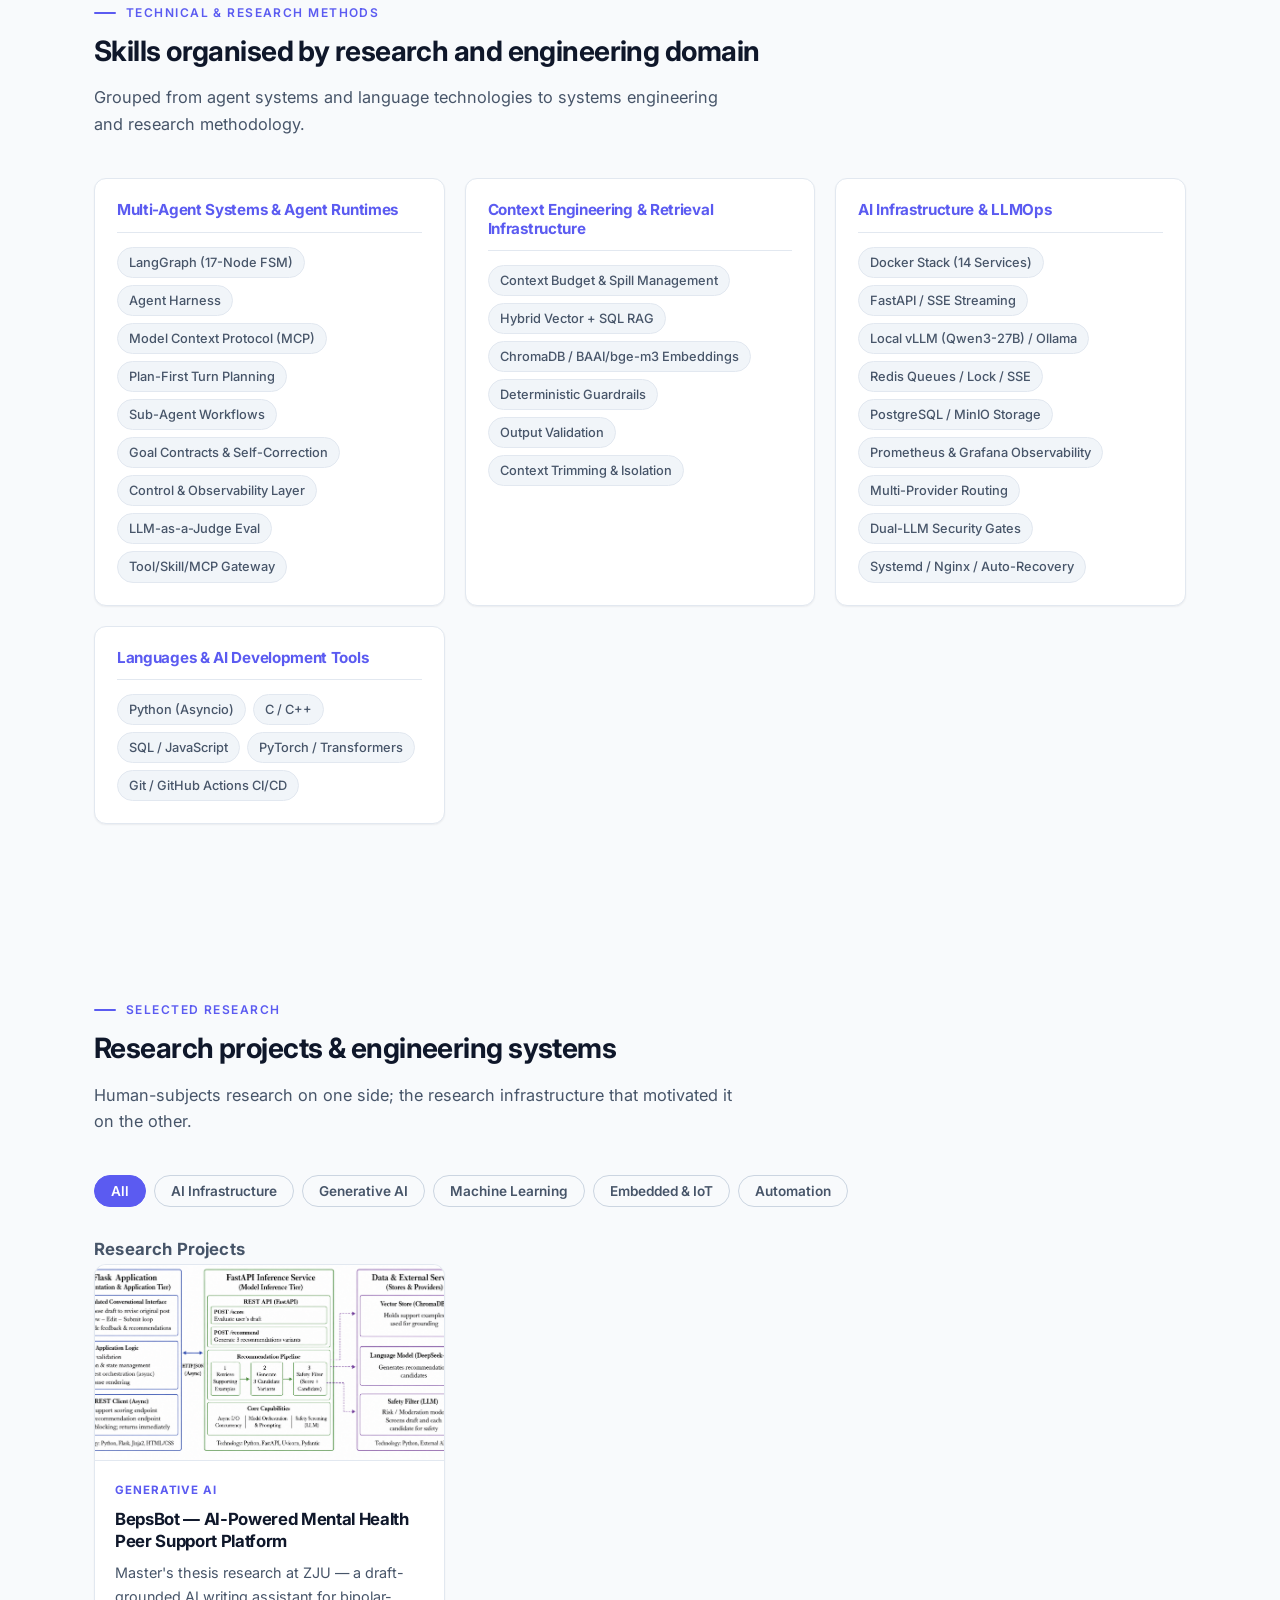
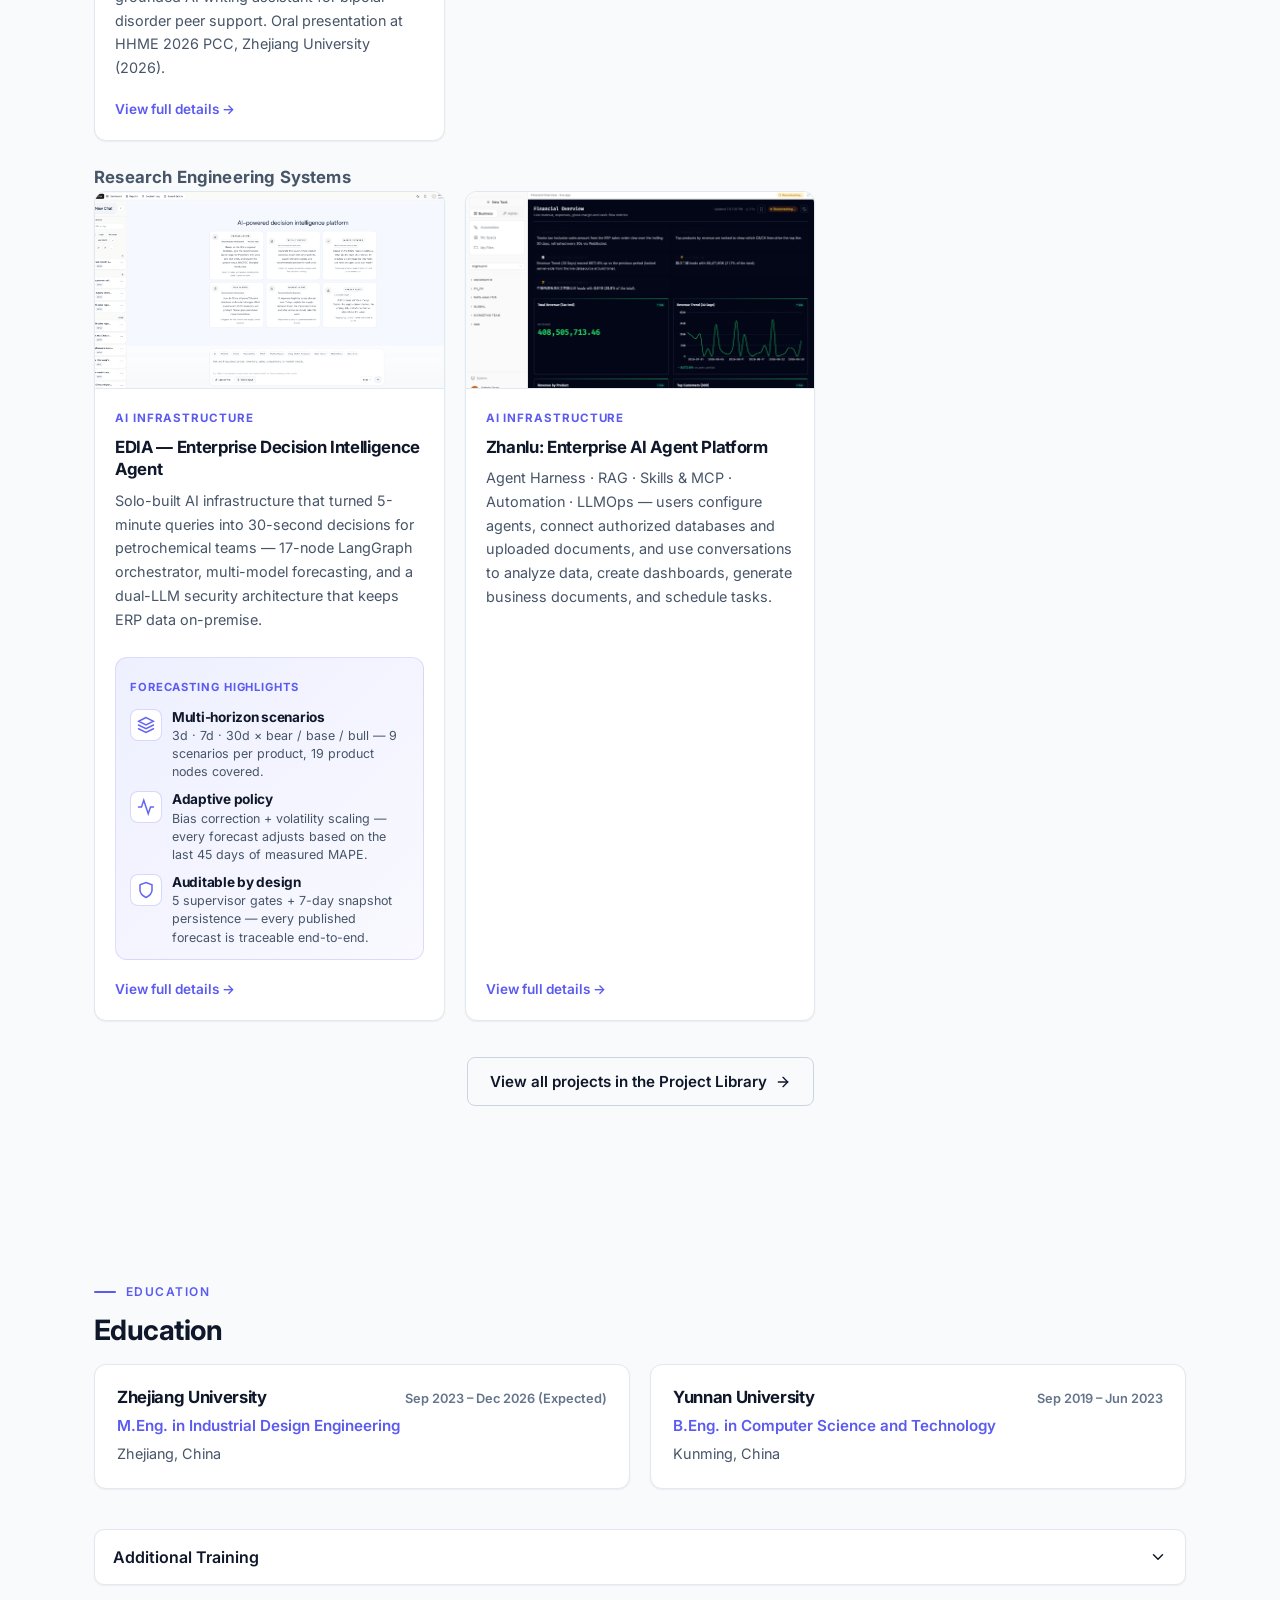
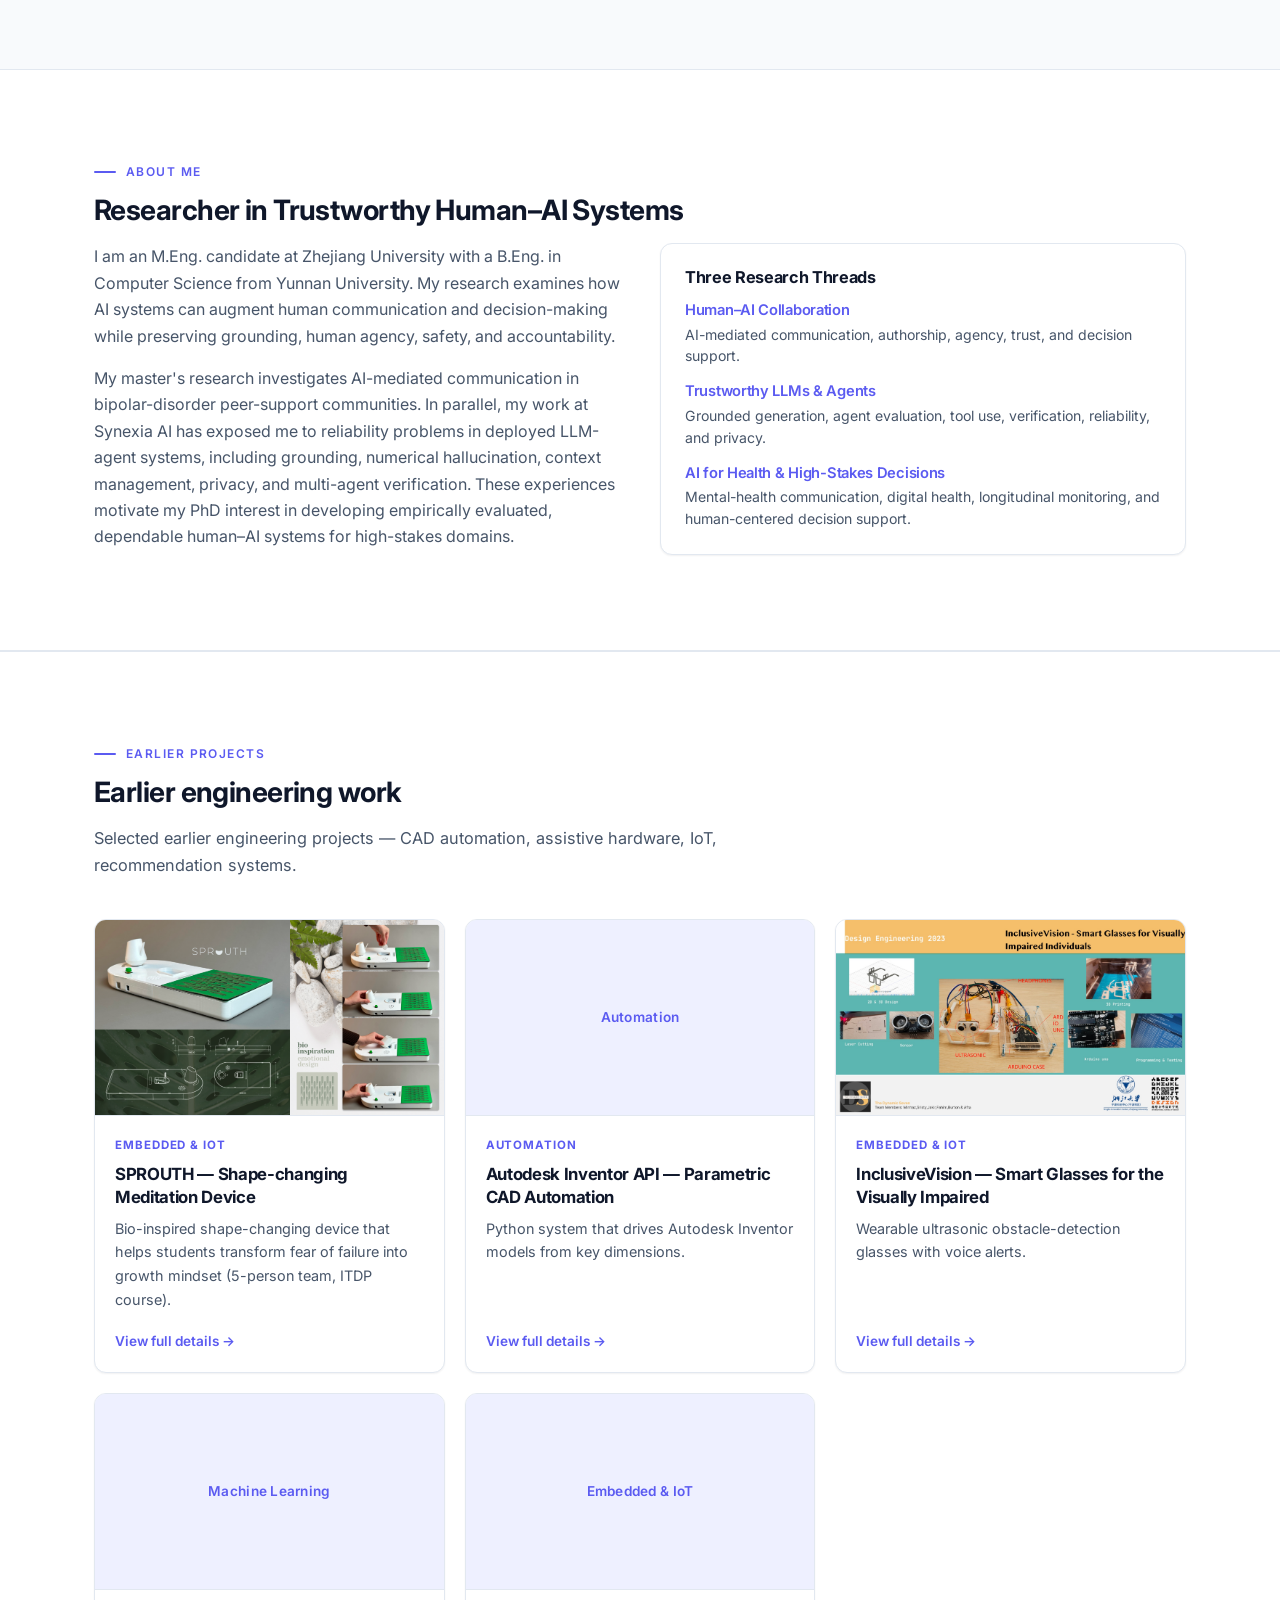
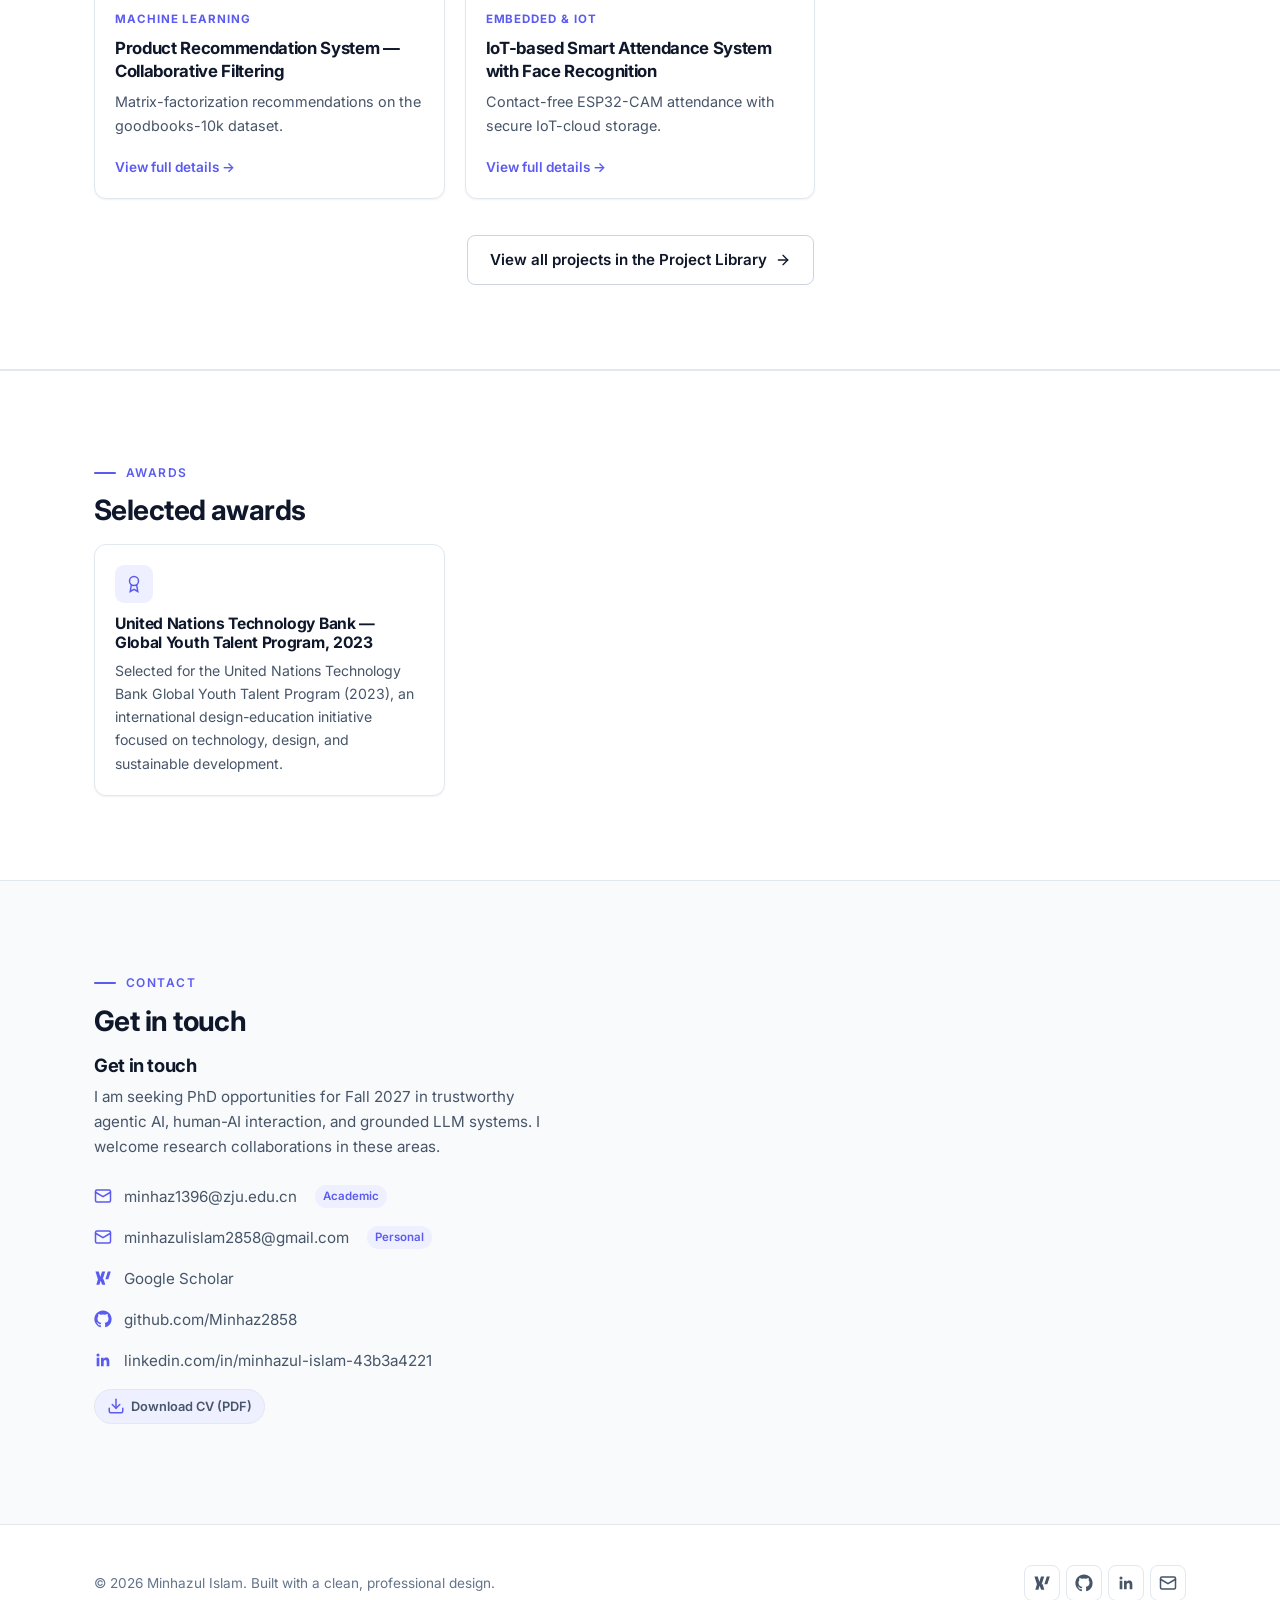
==== commit 26396b04: "hhh" ====
--- a/index.html
+++ b/index.html
@@ -3,13 +3,13 @@
 <head>
   <meta charset="UTF-8" />
   <meta name="viewport" content="width=device-width, initial-scale=1.0" />
-  <title data-i18n="meta.title">Minhazul Islam — AI Systems Engineer & Applied Researcher</title>
-  <meta name="description" data-i18n="meta.description" content="AI Systems Researcher (M.Eng. candidate, Zhejiang University) working on trustworthy agentic AI, grounded decision intelligence, and human-AI interaction. Publications at ICEC 2025 and HHME 2026 PCC." />
+  <title data-i18n="meta.title">Minhazul Islam | AI Researcher — Trustworthy AI, Human–AI Interaction & LLM Agents</title>
+  <meta name="description" data-i18n="meta.description" content="AI Researcher (M.Eng. candidate, Zhejiang University) studying trustworthy AI, human–AI interaction, and LLM agents. Peer-reviewed publications at ICEC 2025; conference presentations at HHME 2026 PCC." />
   <link rel="icon" href="data:image/svg+xml,<svg xmlns='http://www.w3.org/2000/svg' viewBox='0 0 100 100'><rect width='100' height='100' rx='20' fill='%235b5bf1'/><text x='50' y='68' font-size='52' font-family='Arial' font-weight='bold' fill='white' text-anchor='middle'>MI</text></svg>" />
   <link rel="preconnect" href="https://fonts.googleapis.com" />
   <link rel="preconnect" href="https://fonts.gstatic.com" crossorigin />
   <link href="https://fonts.googleapis.com/css2?family=Inter:wght@400;500;600;700;800&display=swap" rel="stylesheet" />
-  <link rel="stylesheet" href="css/style.css?v=1030" />
+  <link rel="stylesheet" href="css/style.css?v=1040" />
   <script>
     /* Theme init — landing page is always light, no dark mode */
     (function () {
@@ -34,14 +34,12 @@
         Minhazul Islam
       </a>
       <div class="nav-links" id="nav-links">
-        <a href="#about" data-i18n="nav.about">About</a>
         <a href="#research-st" data-i18n="nav.research">Research</a>
         <a href="#publications" data-i18n="nav.publications">Publications</a>
-        <a href="#projects" data-i18n="nav.projects">Featured Work</a>
+        <a href="#projects" data-i18n="nav.projects">Selected Research</a>
         <a href="#experience" data-i18n="nav.experience">Experience</a>
-        <a href="#skills" data-i18n="nav.skills">Skills</a>
-        <a href="#education" data-i18n="nav.education">Education</a>
-        <a href="#earlier-projects" data-i18n="nav.earlier">Earlier Projects</a>
+        <a href="assets/Islam_Minhazul_CV.pdf" data-i18n="nav.cv">CV</a>
+        <a href="#about" data-i18n="nav.about">About</a>
         <a href="#contact" data-i18n="nav.contact">Contact</a>
       </div>
       <div class="nav-actions">
@@ -88,12 +86,12 @@
 
   <!-- Mobile menu -->
   <div class="mobile-menu" id="mobile-menu">
-    <a href="#about" data-i18n="mm.about">About</a>
     <a href="#research-st" data-i18n="mm.researchSt">Research Statement</a>
     <a href="#publications" data-i18n="mm.publications">Publications</a>
-    <a href="#projects" data-i18n="mm.projects">Featured Work</a>
+    <a href="#projects" data-i18n="mm.projects">Selected Research</a>
     <a href="#experience" data-i18n="mm.experience">Experience</a>
-    <a href="#skills" data-i18n="mm.skills">Skills</a>
+    <a href="assets/Islam_Minhazul_CV.pdf" data-i18n="nav.cv">CV</a>
+    <a href="#about" data-i18n="mm.about">About</a>
     <a href="#education" data-i18n="mm.education">Education</a>
     <a href="#earlier-projects" data-i18n="mm.earlier">Earlier Projects</a>
     <a href="#contact" data-i18n="mm.contact">Contact</a>
@@ -109,22 +107,28 @@
           <div>
             <h1>Minhazul Islam</h1>
             <p class="hero-kicker" data-i18n="hero.kicker">M.Eng. Candidate, Zhejiang University · B.Eng., Yunnan University</p>
-            <p class="hero-role" data-i18n="hero.role">AI Systems Engineer & Applied Researcher</p>
+            <p class="hero-role" data-i18n="hero.role">AI Researcher in Trustworthy Human–AI Systems</p>
             <p class="hero-summary" data-i18n="hero.summary">
-              Building auditable multi-agent architectures, deterministic guardrails, and enterprise agent runtimes. Researching human-AI co-decision and grounded RAG systems across high-stakes industrial & healthcare domains.
+              I study how language-model and agentic AI systems can support people in high-stakes settings while remaining grounded, verifiable, and under meaningful human control. My work spans AI-mediated mental-health communication, trustworthy LLM agents, and human-centered decision support.
             </p>
             <div class="hero-actions">
-              <a href="#projects" class="btn btn-primary">
+              <a href="#research-st" class="btn btn-primary">
                 <svg viewBox="0 0 24 24" fill="none" stroke="currentColor" stroke-width="2" stroke-linecap="round"><path d="M4 19.5A2.5 2.5 0 0 1 6.5 17H20"/><path d="M6.5 2H20v20H6.5A2.5 2.5 0 0 1 4 19.5v-15A2.5 2.5 0 0 1 6.5 2z"/></svg>
-                <span data-i18n="hero.viewProjects">View My Projects</span>
+                <span data-i18n="hero.research">Research</span>
+              </a>
+              <a href="#publications" class="btn btn-secondary">
+                <svg viewBox="0 0 24 24" fill="none" stroke="currentColor" stroke-width="2" stroke-linecap="round"><path d="M4 19.5A2.5 2.5 0 0 1 6.5 17H20"/><path d="M6.5 2H20v20H6.5A2.5 2.5 0 0 1 4 19.5v-15A2.5 2.5 0 0 1 6.5 2z"/></svg>
+                <span data-i18n="hero.publications">Publications</span>
               </a>
               <a href="assets/Islam_Minhazul_CV.pdf" class="btn btn-secondary" download="Minhazul_Islam_CV.pdf">
                 <svg viewBox="0 0 24 24" fill="none" stroke="currentColor" stroke-width="2" stroke-linecap="round"><path d="M21 15v4a2 2 0 0 1-2 2H5a2 2 0 0 1-2-2v-4"/><path d="M7 10l5 5 5-5"/><path d="M12 15V3"/></svg>
-                <span data-i18n="hero.downloadCv">Download CV</span>
-              </a>
-              <a href="#contact" class="btn btn-secondary" data-i18n="hero.contactMe">Contact Me</a>
+                <span data-i18n="hero.downloadCv">CV</span>
+              </a>
             </div>
             <div class="hero-socials">
+              <a class="icon-btn" href="https://scholar.google.com/citations?hl=en&view_op=search_authors&mauthors=Minhazul+Islam" target="_blank" rel="noopener" aria-label="Google Scholar">
+                <svg viewBox="0 0 24 24" fill="currentColor"><path d="M5.242 13.769 1.955 3.206h4.393l1.863 6.301a75 75 0 0 1 .22 1.003 75 75 0 0 1 .238-1.003l1.98-6.301h4.283l-3.29 10.563zM22.396 3.206l-3.27 10.563h-3.999l3.271-10.563zM5.242 13.769 3.112 21h4.113l1.554-5.258 2.162 5.258h4.113l-2.13-7.231z"/></svg>
+              </a>
               <a class="icon-btn" href="https://github.com/Minhaz2858" target="_blank" rel="noopener" aria-label="GitHub">
                 <svg viewBox="0 0 24 24" fill="currentColor"><path d="M12 .5C5.65.5.5 5.65.5 12c0 5.08 3.29 9.39 7.86 10.91.58.11.79-.25.79-.55 0-.27-.01-1.17-.02-2.12-3.2.7-3.87-1.36-3.87-1.36-.52-1.33-1.28-1.68-1.28-1.68-1.04-.71.08-.7.08-.7 1.15.08 1.76 1.19 1.76 1.19 1.03 1.75 2.69 1.25 3.35.95.1-.74.4-1.25.72-1.54-2.55-.29-5.24-1.28-5.24-5.68 0-1.26.45-2.28 1.19-3.09-.12-.29-.52-1.46.11-3.05 0 0 .97-.31 3.17 1.18a11 11 0 0 1 5.77 0c2.2-1.49 3.17-1.18 3.17-1.18.63 1.59.23 2.76.11 3.05.74.81 1.19 1.83 1.19 3.09 0 4.41-2.69 5.38-5.25 5.67.41.35.77 1.04.77 2.1 0 1.52-.01 2.74-.01 3.11 0 .3.2.66.8.55A11.51 11.51 0 0 0 23.5 12C23.5 5.65 18.35.5 12 .5z"/></svg>
               </a>
@@ -154,9 +158,9 @@
             <strong data-i18n="avail.textStrong">Seeking PhD positions (Fall 2027)</strong>
             <span data-i18n="avail.textRest">— Research Interests: Human-centered agentic AI, interactive systems for high-stakes decisions, and trustworthy language technologies.</span>
             <span class="avail-areas" data-i18n="avail.areas" data-i18n-html>
-              <span class="avail-area"><strong>Human-AI Collaboration</strong> — Co-decision interfaces, authorship preservation, cognitive load in AI-mediated workflows</span>
-              <span class="avail-area"><strong>Agentic AI</strong> — Multi-agent orchestration, planning &amp; verification, tool-augmented language models</span>
-              <span class="avail-area"><strong>HAI for Decision-Making</strong> — Trustworthy systems for industrial and healthcare domains, uncertainty-aware generation</span>
+              <span class="avail-area"><strong>Human–AI Collaboration</strong> — AI-mediated communication, authorship, agency, trust, and decision support</span>
+              <span class="avail-area"><strong>Trustworthy LLMs &amp; Agents</strong> — Grounded generation, agent evaluation, tool use, verification, reliability, and privacy</span>
+              <span class="avail-area"><strong>AI for Health &amp; High-Stakes Decisions</strong> — Mental-health communication, digital health, longitudinal monitoring, and human-centered decision support</span>
             </span>
           </span>
         </p>
@@ -170,36 +174,6 @@
       </div>
     </div>
 
-    <!-- ======================= About ======================= -->
-    <section class="section section-alt" id="about">
-      <div class="container">
-        <span class="eyebrow" data-i18n="about.eyebrow">About Me</span>
-        <h2 class="section-title" data-i18n="about.title">Engineer & Researcher at the Intersection of AI Systems, Product, and Impact</h2>
-        <div class="about-grid">
-          <div>
-            <p data-i18n="about.p1" data-i18n-html>
-              I design and deploy the full lifecycle of trustworthy AI products: bridging model research
-              and fine-tuning (Transformers, PEFT/LoRA) with robust orchestration, context engineering,
-              deterministic validation, and high-concurrency production infrastructure.
-            </p>
-            <p data-i18n="about.p2" data-i18n-html>
-              Combining a Master's in Industrial Design Engineering from Zhejiang University with a
-              Bachelor's in Computer Science from Yunnan University, I build AI systems that are not just
-              capable models, but <strong>reliable, auditable software platforms</strong>. My work spans
-              enterprise multi-agent architectures (Zhanlu, EDIA), published affective computing research,
-              and edge AI/IoT hardware.
-            </p>
-          </div>
-          <div>
-            <div class="about-card">
-              <h3 data-i18n="about.pillarsTitle">Core Systems & Research Pillars</h3>
-              <div id="pillars-list"></div>
-            </div>
-          </div>
-        </div>
-      </div>
-    </section>
-
     <!-- ======================= Research Statement ======================= -->
     <section class="section section-academic" id="research-st">
       <div class="container">
@@ -242,6 +216,24 @@
       </div>
     </section>
 
+    <!-- ======================= Publications ======================= -->
+    <section class="section section-alt" id="publications">
+      <div class="container">
+        <span class="eyebrow" data-i18n="pub.eyebrow">Publications</span>
+        <div id="publications-list"></div>
+      </div>
+    </section>
+
+    <!-- ======================= Experience ======================= -->
+    <section class="section section-alt" id="experience">
+      <div class="container">
+        <span class="eyebrow" data-i18n="exp.eyebrow">Research & Engineering Experience</span>
+        <h2 class="section-title" data-i18n="exp.title">Research and applied engineering experience</h2>
+        <p class="section-sub" data-i18n="exp.sub">Roles where I designed, built, and evaluated AI systems end-to-end.</p>
+        <div class="timeline" id="experience-list"></div>
+      </div>
+    </section>
+
     <!-- ======================= Skills ======================= -->
     <section class="section" id="skills">
       <div class="container">
@@ -252,38 +244,23 @@
       </div>
     </section>
 
-    <!-- ======================= Experience ======================= -->
-    <section class="section section-alt" id="experience">
-      <div class="container">
-        <span class="eyebrow" data-i18n="exp.eyebrow">Experience</span>
-        <h2 class="section-title" data-i18n="exp.title">Professional experience</h2>
-        <p class="section-sub" data-i18n="exp.sub">Roles where I designed, built, and deployed production AI systems.</p>
-        <div class="timeline" id="experience-list"></div>
-      </div>
-    </section>
-
-    <!-- ======================= Featured Work ======================= -->
+    <!-- ======================= Selected Research ======================= -->
     <section class="section" id="projects">
       <div class="container">
-        <span class="eyebrow" data-i18n="proj.eyebrow">Featured Work</span>
-        <h2 class="section-title" data-i18n="proj.title">Selected research and AI systems</h2>
-        <p class="section-sub" data-i18n="proj.sub">Three flagship systems anchoring my PhD trajectory.</p>
+        <span class="eyebrow" data-i18n="proj.eyebrow">Selected Research</span>
+        <h2 class="section-title" data-i18n="proj.title">Research projects & engineering systems</h2>
+        <p class="section-sub" data-i18n="proj.sub">Human-subjects research on one side; the research infrastructure that motivated it on the other.</p>
         <div class="filter-bar" id="filter-bar"></div>
-        <div class="projects-grid" id="projects-grid"></div>
+        <h3 class="grid-subhead" data-i18n="proj.researchTitle">Research Projects</h3>
+        <div class="projects-grid" id="research-projects-grid"></div>
+        <h3 class="grid-subhead" data-i18n="proj.systemsTitle">Research Engineering Systems</h3>
+        <div class="projects-grid" id="systems-projects-grid"></div>
         <div class="view-all-row">
           <a href="projects.html" class="btn btn-secondary">
             <span data-i18n="proj.viewAll">View all projects in the Project Library</span>
             <svg viewBox="0 0 24 24" fill="none" stroke="currentColor" stroke-width="2" stroke-linecap="round"><path d="M5 12h14"/><path d="m12 5 7 7-7 7"/></svg>
           </a>
         </div>
-      </div>
-    </section>
-
-    <!-- ======================= Publications ======================= -->
-    <section class="section section-alt" id="publications">
-      <div class="container">
-        <span class="eyebrow" data-i18n="pub.eyebrow">Publications & Presentations</span>
-        <div id="publications-list"></div>
       </div>
     </section>
 
@@ -303,6 +280,30 @@
       </div>
     </section>
 
+    <!-- ======================= About ======================= -->
+    <section class="section section-alt" id="about">
+      <div class="container">
+        <span class="eyebrow" data-i18n="about.eyebrow">About Me</span>
+        <h2 class="section-title" data-i18n="about.title">Researcher in Trustworthy Human–AI Systems</h2>
+        <div class="about-grid">
+          <div>
+            <p data-i18n="about.p1" data-i18n-html>
+              I am an M.Eng. candidate at Zhejiang University with a B.Eng. in Computer Science from Yunnan University. My research examines how AI systems can augment human communication and decision-making while preserving grounding, human agency, safety, and accountability.
+            </p>
+            <p data-i18n="about.p2" data-i18n-html>
+              My master's research investigates AI-mediated communication in bipolar-disorder peer-support communities. In parallel, my work at Synexia AI has exposed me to reliability problems in deployed LLM-agent systems, including grounding, numerical hallucination, context management, privacy, and multi-agent verification. These experiences motivate my PhD interest in developing empirically evaluated, dependable human–AI systems for high-stakes domains.
+            </p>
+          </div>
+          <div>
+            <div class="about-card">
+              <h3 data-i18n="about.pillarsTitle">Three Research Threads</h3>
+              <div id="pillars-list"></div>
+            </div>
+          </div>
+        </div>
+      </div>
+    </section>
+
     <!-- ======================= Earlier Projects ======================= -->
     <section class="section section-alt" id="earlier-projects">
       <div class="container">
@@ -332,11 +333,11 @@
     <section class="section" id="contact">
       <div class="container">
         <span class="eyebrow" data-i18n="contact.eyebrow">Contact</span>
-        <h2 class="section-title" data-i18n="contact.title">Let's build something together</h2>
+        <h2 class="section-title" data-i18n="contact.title">Prospective PhD & Research Collaboration</h2>
         <div class="contact-grid">
           <div class="contact-info">
             <h3 data-i18n="contact.getInTouch">Get in touch</h3>
-            <p data-i18n="contact.text">I'm open to AI engineering roles, research collaborations, and interesting projects. Reach out any time.</p>
+            <p data-i18n="contact.text">I am applying to PhD programs for Fall 2027 and am particularly interested in trustworthy AI, Human–AI Interaction, LLM/agent evaluation, and AI for high-stakes decision support. I welcome conversations about doctoral research and research collaborations in these areas.</p>
             <ul class="contact-list">
               <li>
                 <svg viewBox="0 0 24 24" fill="none" stroke="currentColor" stroke-width="2" stroke-linecap="round"><rect x="2" y="4" width="20" height="16" rx="2"/><path d="m22 7-10 6L2 7"/></svg>
@@ -348,14 +349,9 @@
                 <a href="mailto:minhazulislam2858@gmail.com">minhazulislam2858@gmail.com</a>
                 <span class="contact-tag">Personal</span>
               </li>
-              
-              <li>
-                <svg viewBox="0 0 24 24" fill="none" stroke="currentColor" stroke-width="2" stroke-linecap="round"><path d="M22 16.92v3a2 2 0 0 1-2.18 2 19.79 19.79 0 0 1-8.63-3.07 19.5 19.5 0 0 1-6-6 19.79 19.79 0 0 1-3.07-8.67A2 2 0 0 1 4.11 2h3a2 2 0 0 1 2 1.72c.13.96.36 1.9.7 2.81a2 2 0 0 1-.45 2.11L8.09 9.91a16 16 0 0 0 6 6l1.27-1.27a2 2 0 0 1 2.11-.45c.91.34 1.85.57 2.81.7A2 2 0 0 1 22 16.92z"/></svg>
-                <a href="tel:+8615990259205">+86 15990259205</a>
-              </li>
-              <li>
-                <svg viewBox="0 0 24 24" fill="none" stroke="currentColor" stroke-width="2" stroke-linecap="round"><path d="M20 10c0 6-8 12-8 12s-8-6-8-12a8 8 0 0 1 16 0z"/><circle cx="12" cy="10" r="3"/></svg>
-                <span>Ningbo, Zhejiang, China</span>
+              <li>
+                <svg viewBox="0 0 24 24" fill="currentColor"><path d="M5.242 13.769 1.955 3.206h4.393l1.863 6.301a75 75 0 0 1 .22 1.003 75 75 0 0 1 .238-1.003l1.98-6.301h4.283l-3.29 10.563zM22.396 3.206l-3.27 10.563h-3.999l3.271-10.563zM5.242 13.769 3.112 21h4.113l1.554-5.258 2.162 5.258h4.113l-2.13-7.231z"/></svg>
+                <a href="https://scholar.google.com/citations?hl=en&view_op=search_authors&mauthors=Minhazul+Islam" target="_blank" rel="noopener">Google Scholar</a>
               </li>
               <li>
                 <svg viewBox="0 0 24 24" fill="currentColor"><path d="M12 .5C5.65.5.5 5.65.5 12c0 5.08 3.29 9.39 7.86 10.91.58.11.79-.25.79-.55 0-.27-.01-1.17-.02-2.12-3.2.7-3.87-1.36-3.87-1.36-.52-1.33-1.28-1.68-1.28-1.68-1.04-.71.08-.7.08-.7 1.15.08 1.76 1.19 1.76 1.19 1.03 1.75 2.69 1.25 3.35.95.1-.74.4-1.25.72-1.54-2.55-.29-5.24-1.28-5.24-5.68 0-1.26.45-2.28 1.19-3.09-.12-.29-.52-1.46.11-3.05 0 0 .97-.31 3.17 1.18a11 11 0 0 1 5.77 0c2.2-1.49 3.17-1.18 3.17-1.18.63 1.59.23 2.76.11 3.05.74.81 1.19 1.83 1.19 3.09 0 4.41-2.69 5.38-5.25 5.67.41.35.77 1.04.77 2.1 0 1.52-.01 2.74-.01 3.11 0 .3.2.66.8.55A11.51 11.51 0 0 0 23.5 12C23.5 5.65 18.35.5 12 .5z"/></svg>
@@ -383,6 +379,9 @@
     <div class="container footer-inner">
       <p>&copy; <span id="year"></span> Minhazul Islam. <span data-i18n="footer.tagline">Built with a clean, professional design.</span></p>
       <div class="footer-links">
+        <a class="icon-btn" href="https://scholar.google.com/citations?hl=en&view_op=search_authors&mauthors=Minhazul+Islam" target="_blank" rel="noopener" aria-label="Google Scholar">
+          <svg viewBox="0 0 24 24" fill="currentColor"><path d="M5.242 13.769 1.955 3.206h4.393l1.863 6.301a75 75 0 0 1 .22 1.003 75 75 0 0 1 .238-1.003l1.98-6.301h4.283l-3.29 10.563zM22.396 3.206l-3.27 10.563h-3.999l3.271-10.563zM5.242 13.769 3.112 21h4.113l1.554-5.258 2.162 5.258h4.113l-2.13-7.231z"/></svg>
+        </a>
         <a class="icon-btn" href="https://github.com/Minhaz2858" target="_blank" rel="noopener" aria-label="GitHub">
           <svg viewBox="0 0 24 24" fill="currentColor"><path d="M12 .5C5.65.5.5 5.65.5 12c0 5.08 3.29 9.39 7.86 10.91.58.11.79-.25.79-.55 0-.27-.01-1.17-.02-2.12-3.2.7-3.87-1.36-3.87-1.36-.52-1.33-1.28-1.68-1.28-1.68-1.04-.71.08-.7.08-.7 1.15.08 1.76 1.19 1.76 1.19 1.03 1.75 2.69 1.25 3.35.95.1-.74.4-1.25.72-1.54-2.55-.29-5.24-1.28-5.24-5.68 0-1.26.45-2.28 1.19-3.09-.12-.29-.52-1.46.11-3.05 0 0 .97-.31 3.17 1.18a11 11 0 0 1 5.77 0c2.2-1.49 3.17-1.18 3.17-1.18.63 1.59.23 2.76.11 3.05.74.81 1.19 1.83 1.19 3.09 0 4.41-2.69 5.38-5.25 5.67.41.35.77 1.04.77 2.1 0 1.52-.01 2.74-.01 3.11 0 .3.2.66.8.55A11.51 11.51 0 0 0 23.5 12C23.5 5.65 18.35.5 12 .5z"/></svg>
         </a>
@@ -396,9 +395,9 @@
     </div>
   </footer>
 
-  <script src="js/i18n.js?v=1039"></script>
-  <script src="js/data.js?v=1039"></script>
-  <script src="js/data.zh.js?v=1039"></script>
-  <script src="js/main.js?v=1039"></script>
+  <script src="js/i18n.js?v=1040"></script>
+  <script src="js/data.js?v=1040"></script>
+  <script src="js/data.zh.js?v=1040"></script>
+  <script src="js/main.js?v=1040"></script>
 </body>
 </html>
--- a/css/style.css
+++ b/css/style.css
@@ -382,11 +382,21 @@
 .hero-socials { display: flex; gap: 10px; }
 .hero-socials .icon-btn { width: 42px; height: 42px; }
 
+.hero-photo { display: flex; justify-content: flex-end; }
 .hero-photo .photo-frame {
   border-radius: 14px; overflow: hidden; border: 1px solid var(--border);
   background: var(--card); box-shadow: var(--shadow-md); aspect-ratio: 4 / 4.8;
+  width: 100%; max-width: 280px;
 }
 .hero-photo img { width: 100%; height: 100%; object-fit: cover; }
+
+/* Subheadings inside the Selected Research grid split */
+.grid-subhead {
+  font-size: 1.05rem; font-weight: 700; color: var(--text-muted);
+  margin: 26px 0 4px; letter-spacing: .01em;
+}
+.grid-subhead:first-of-type { margin-top: 8px; }
+#publications-list .grid-subhead { grid-column: 1 / -1; margin-top: 10px; }
 
 /* ---------- Stats strip ---------- */
 
